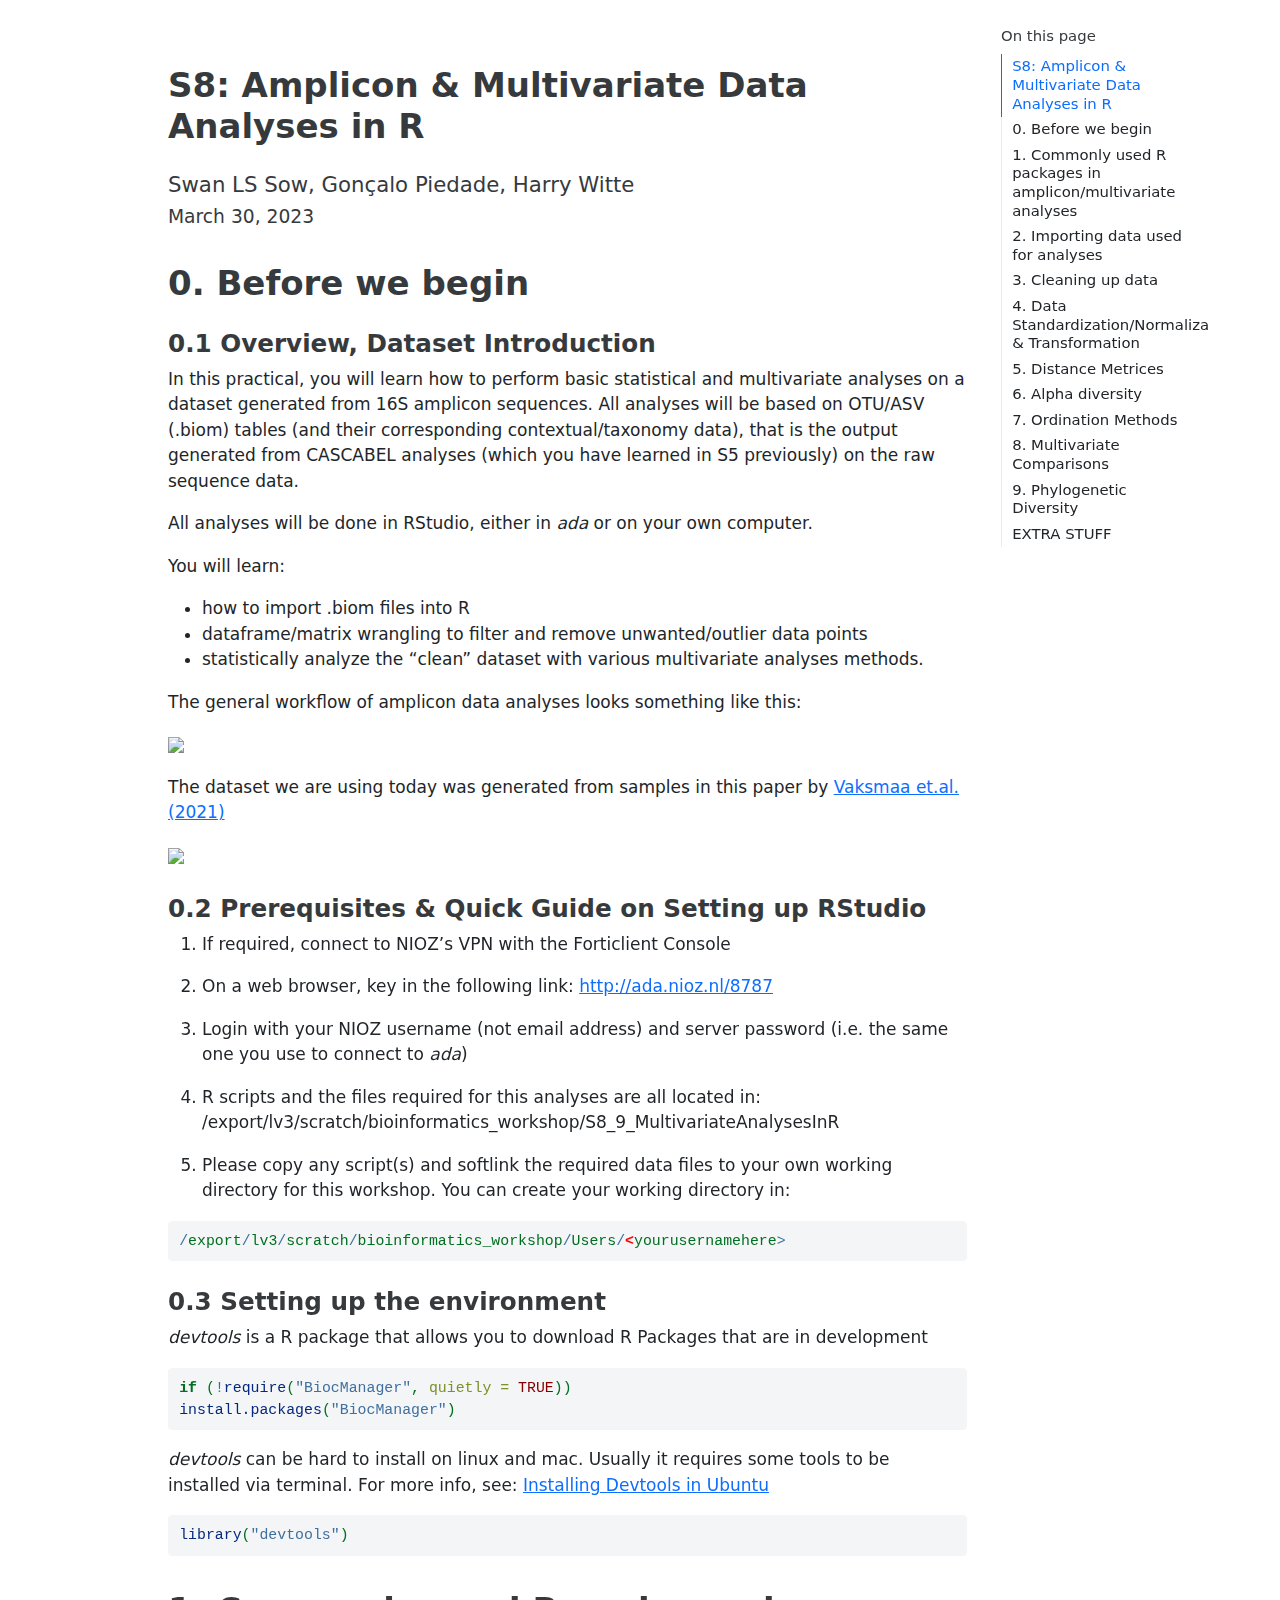
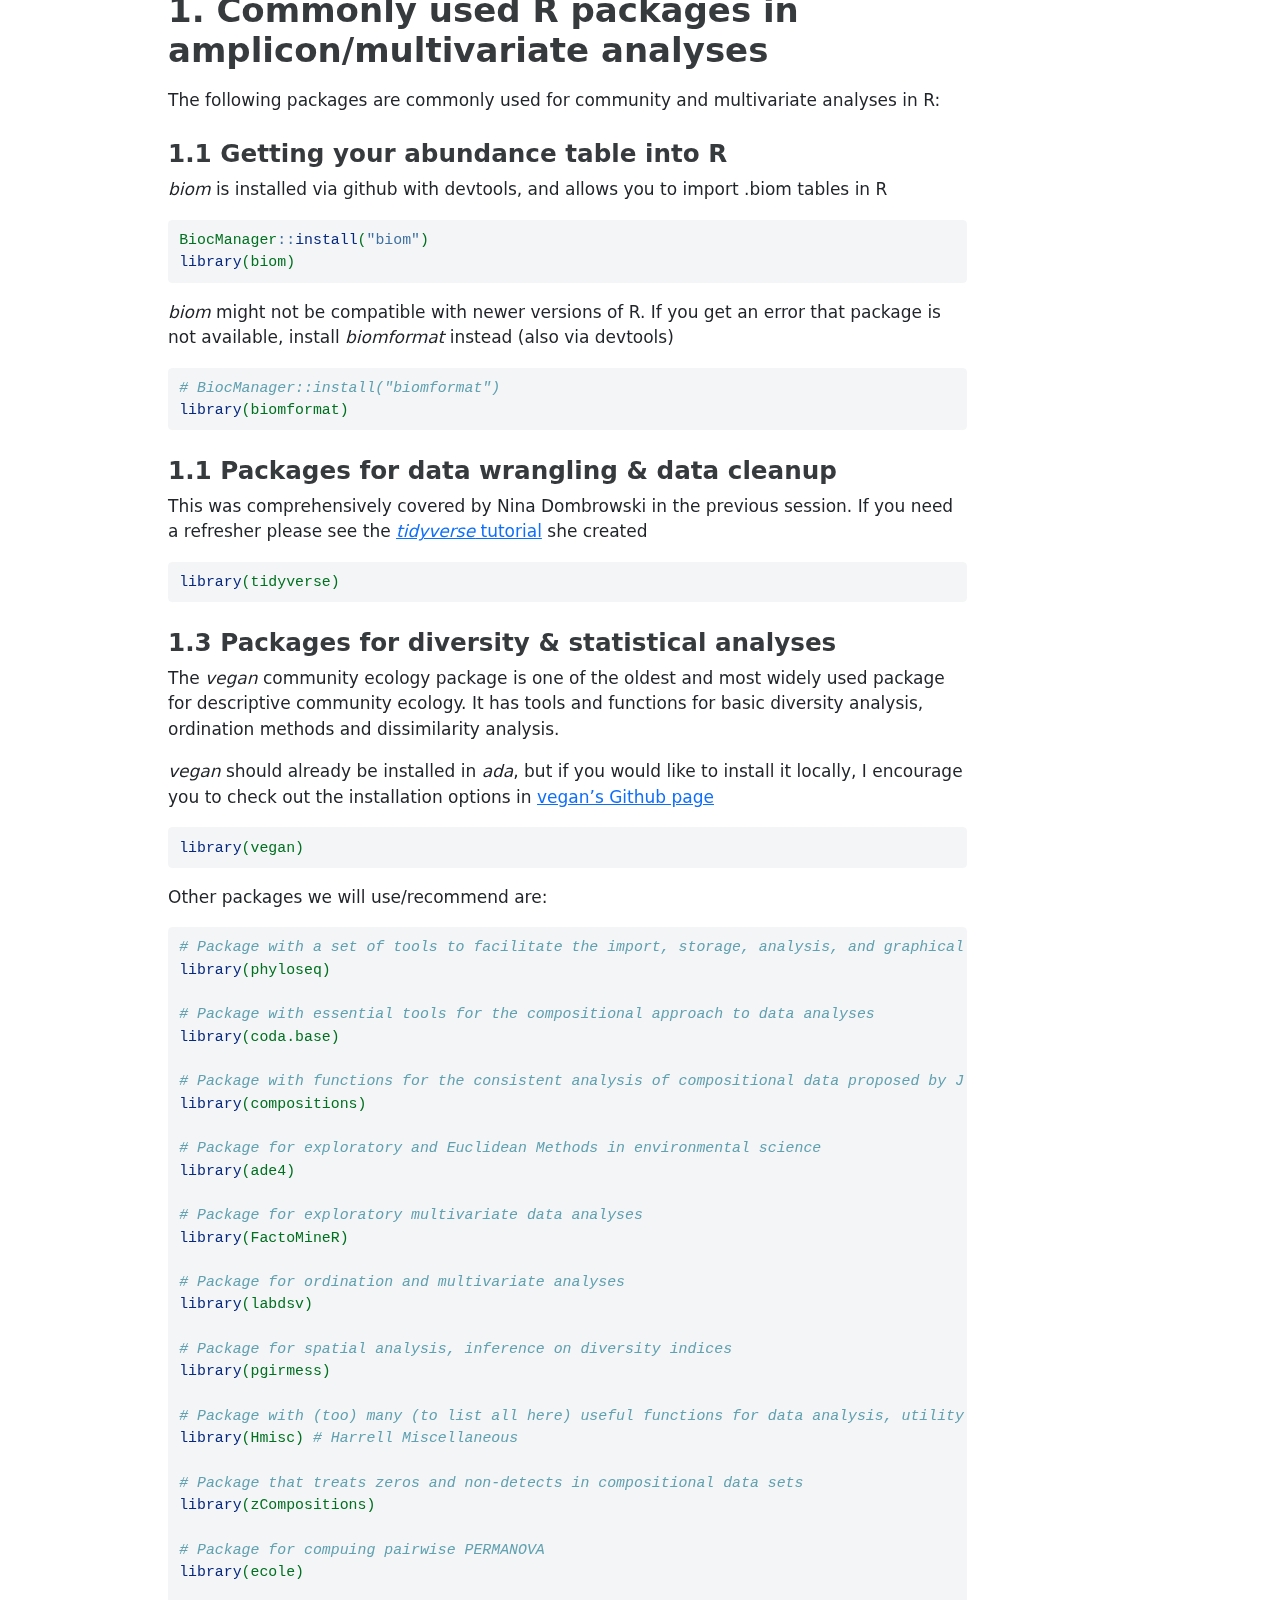
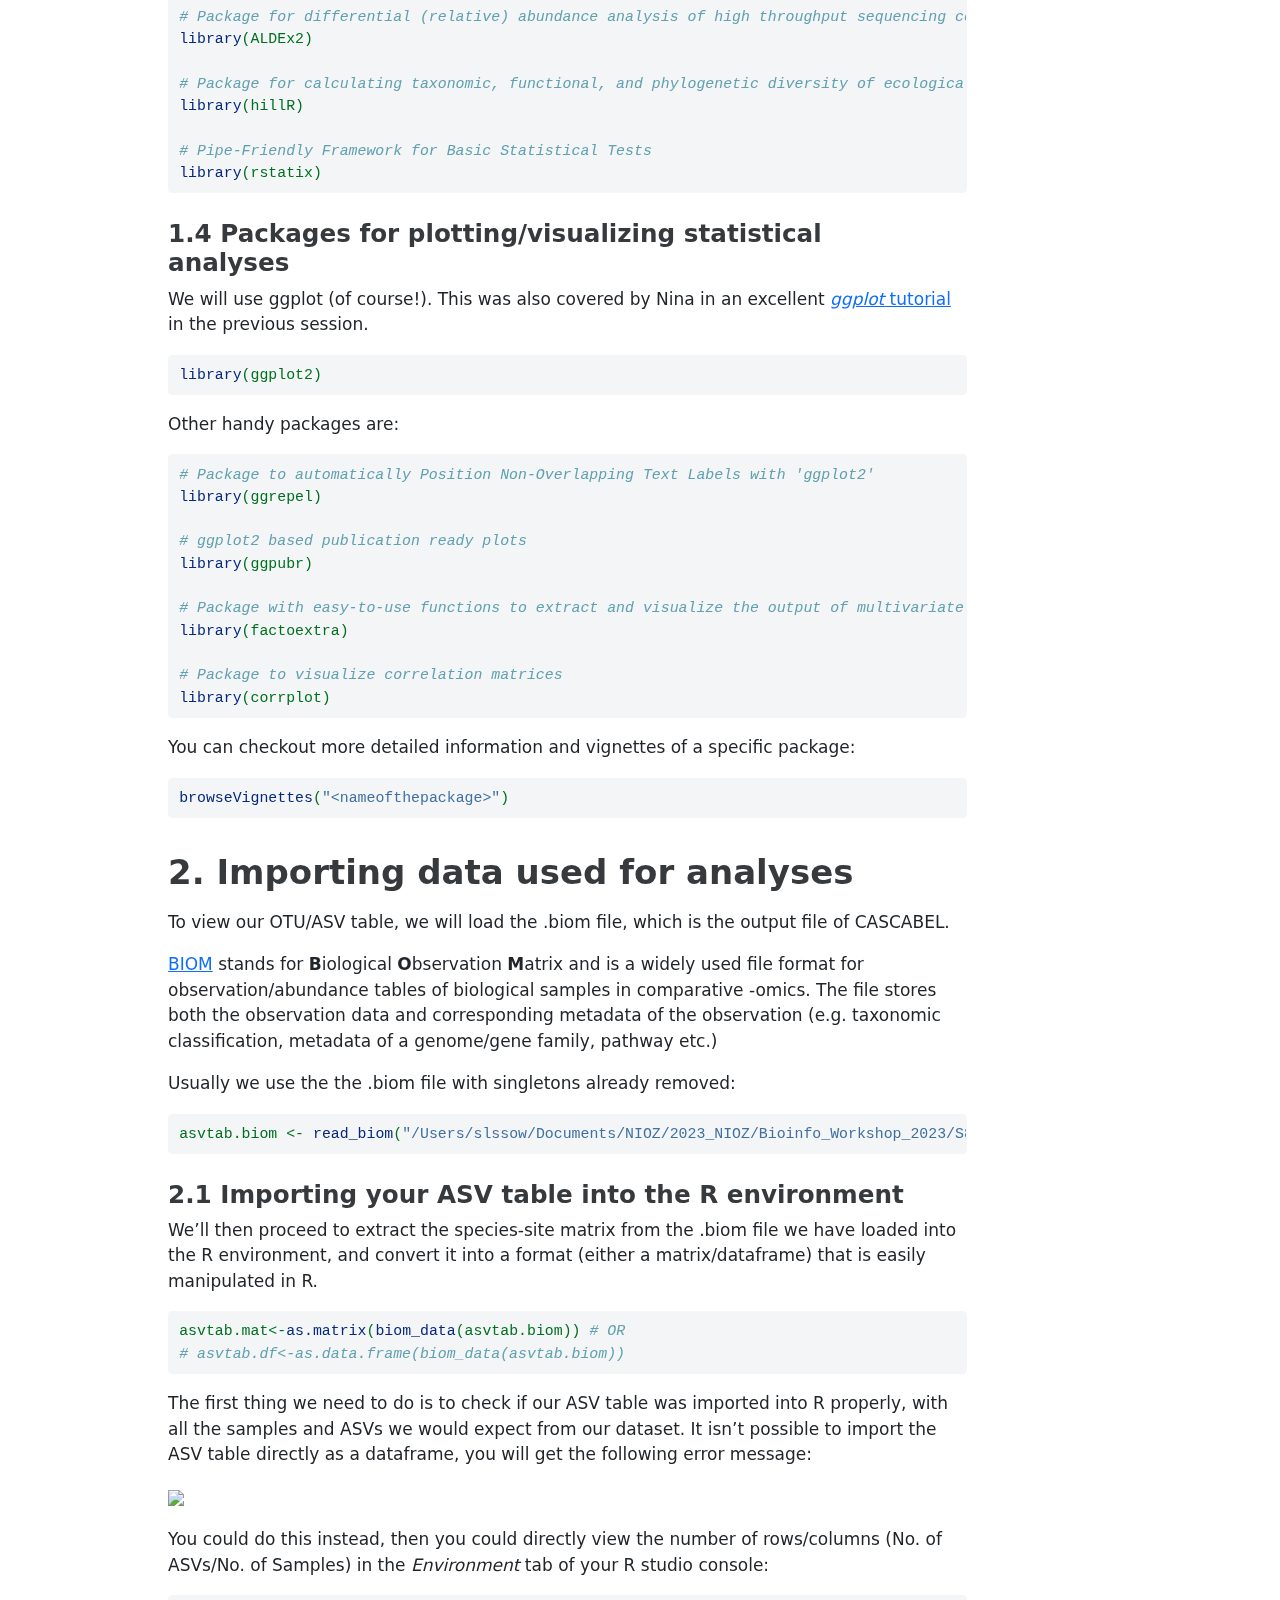
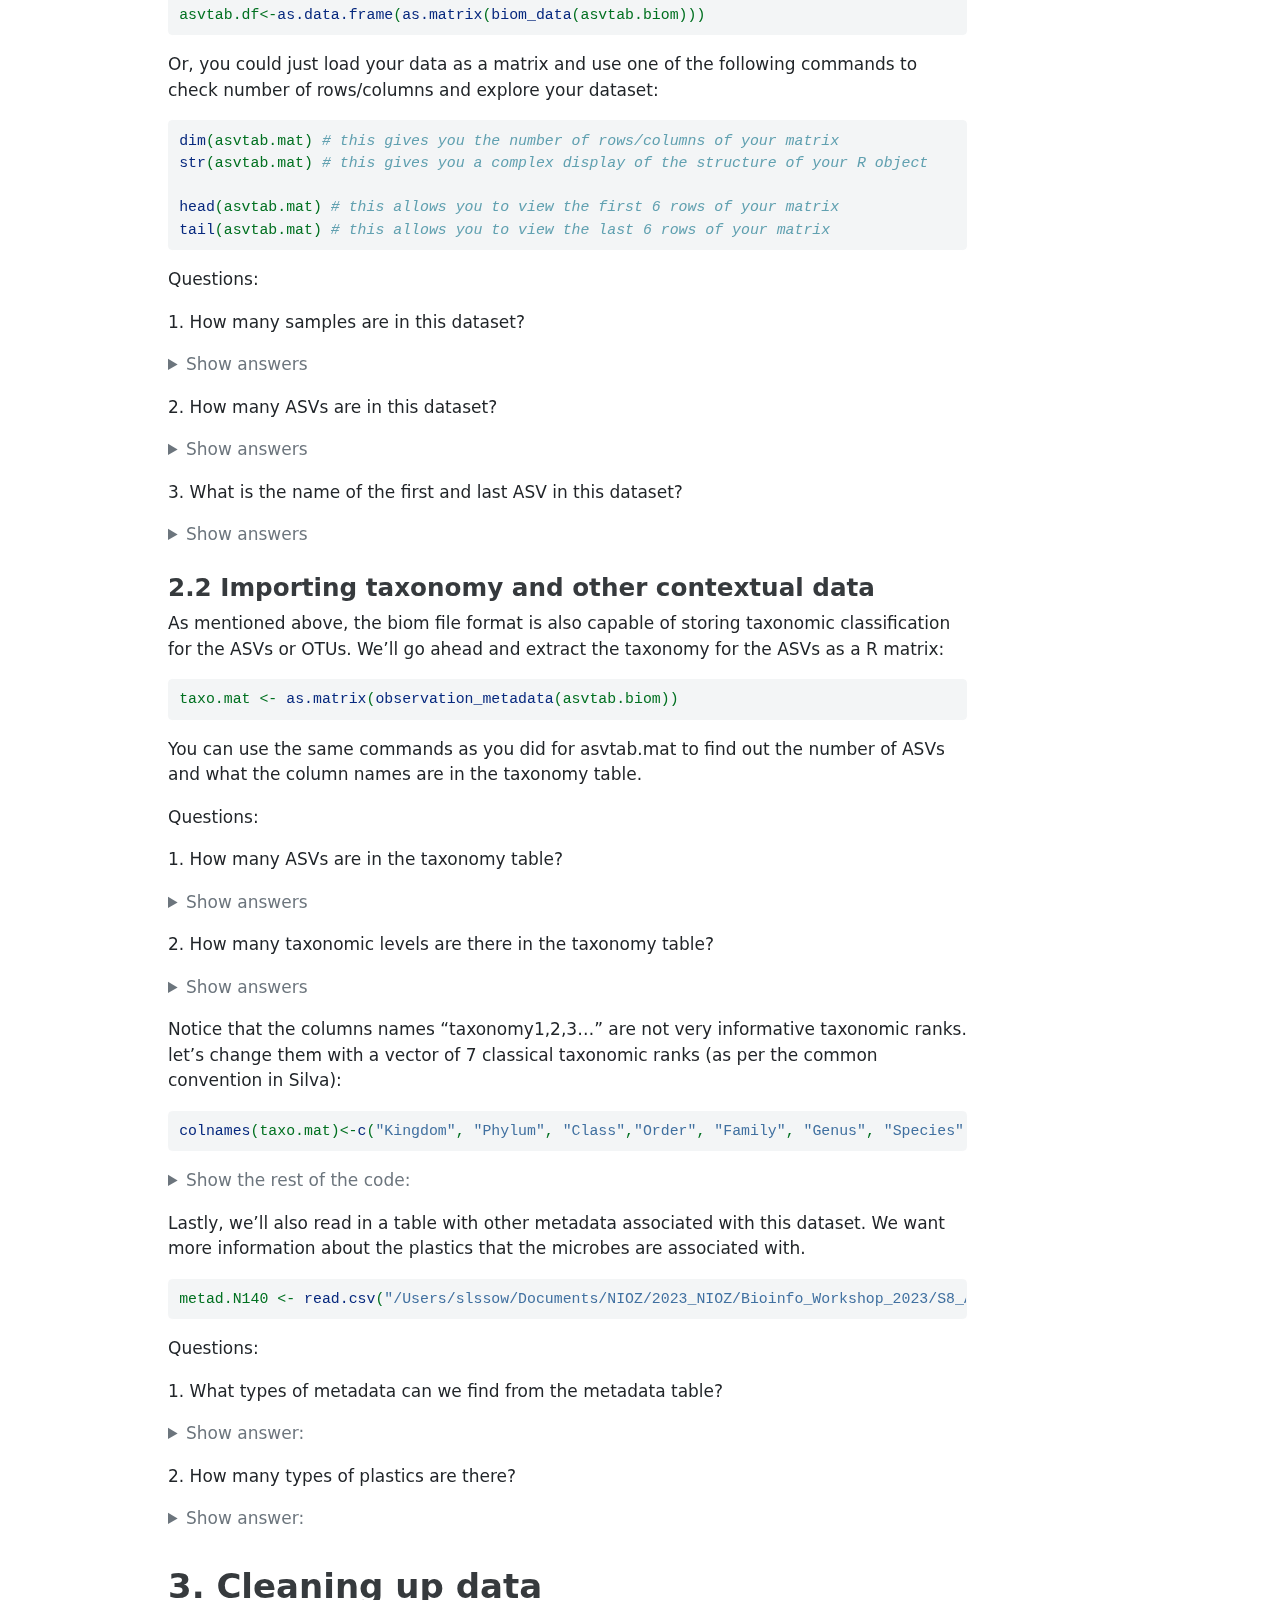
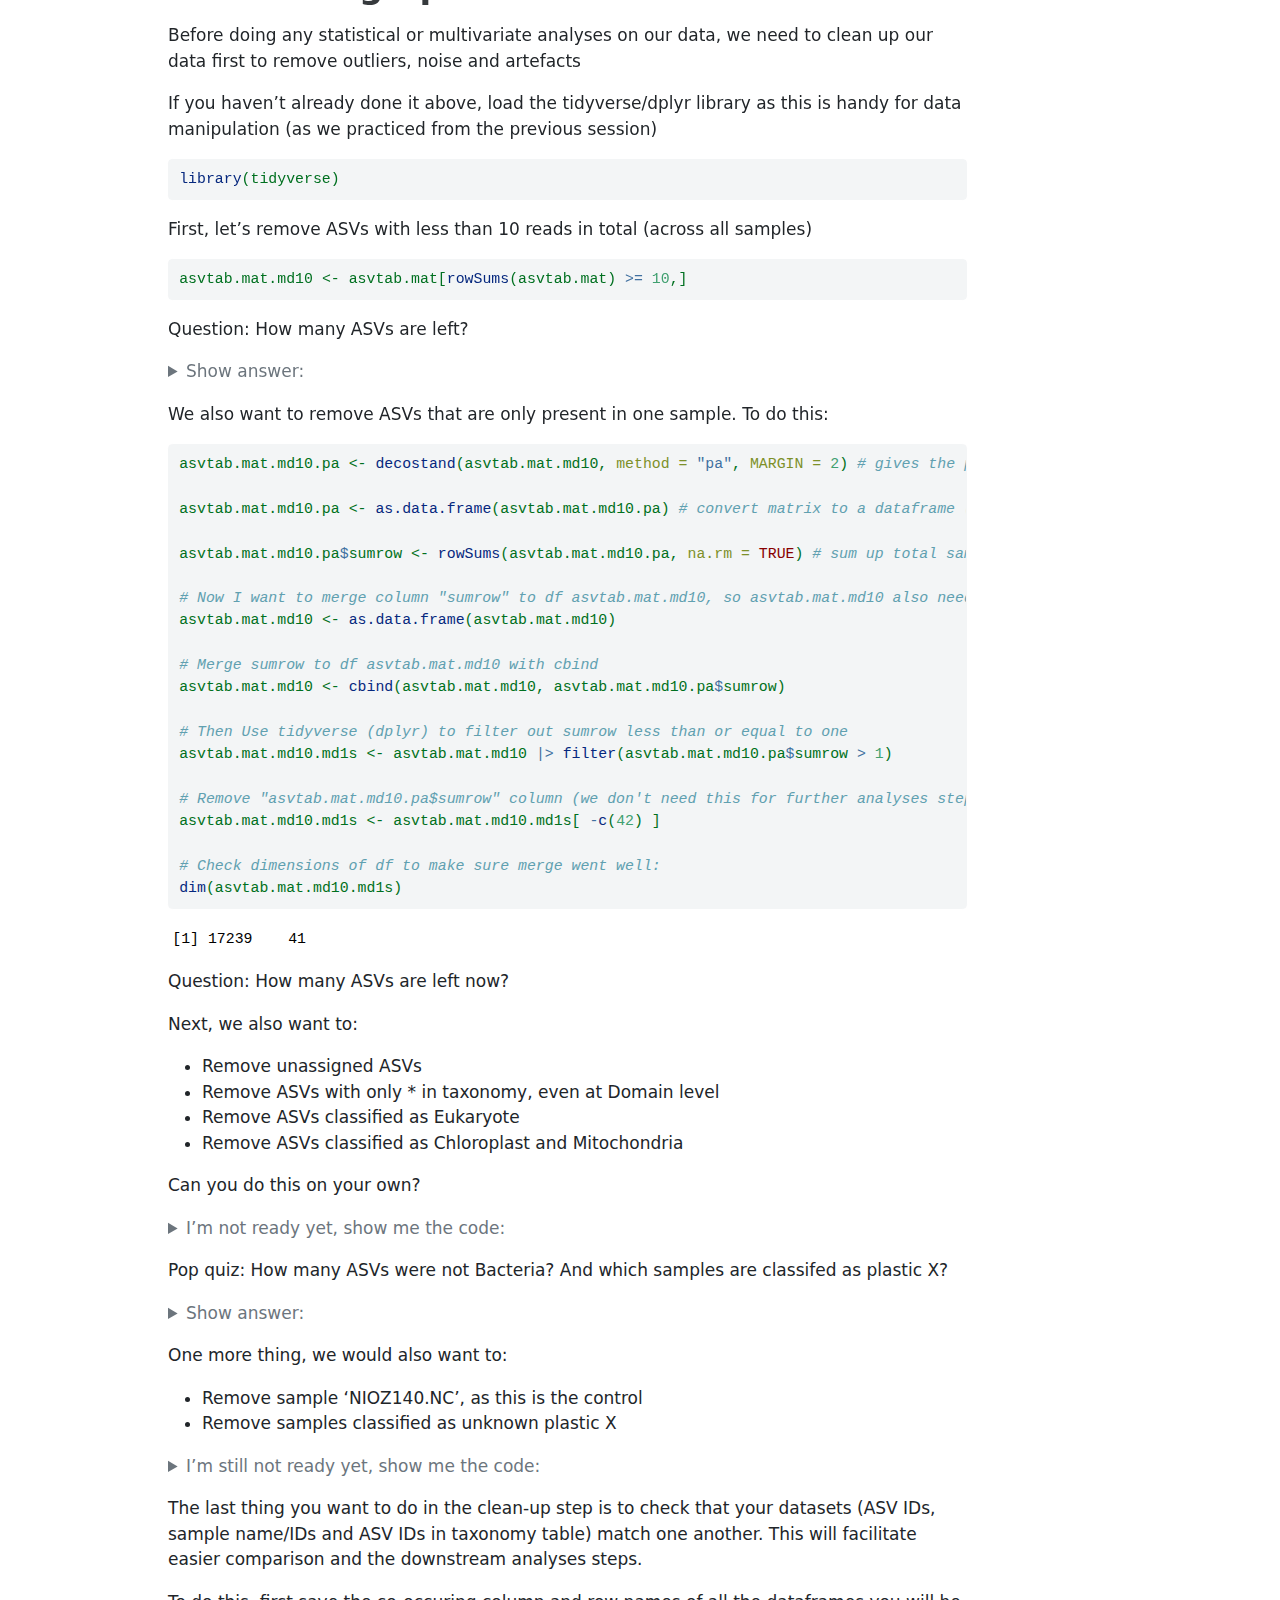
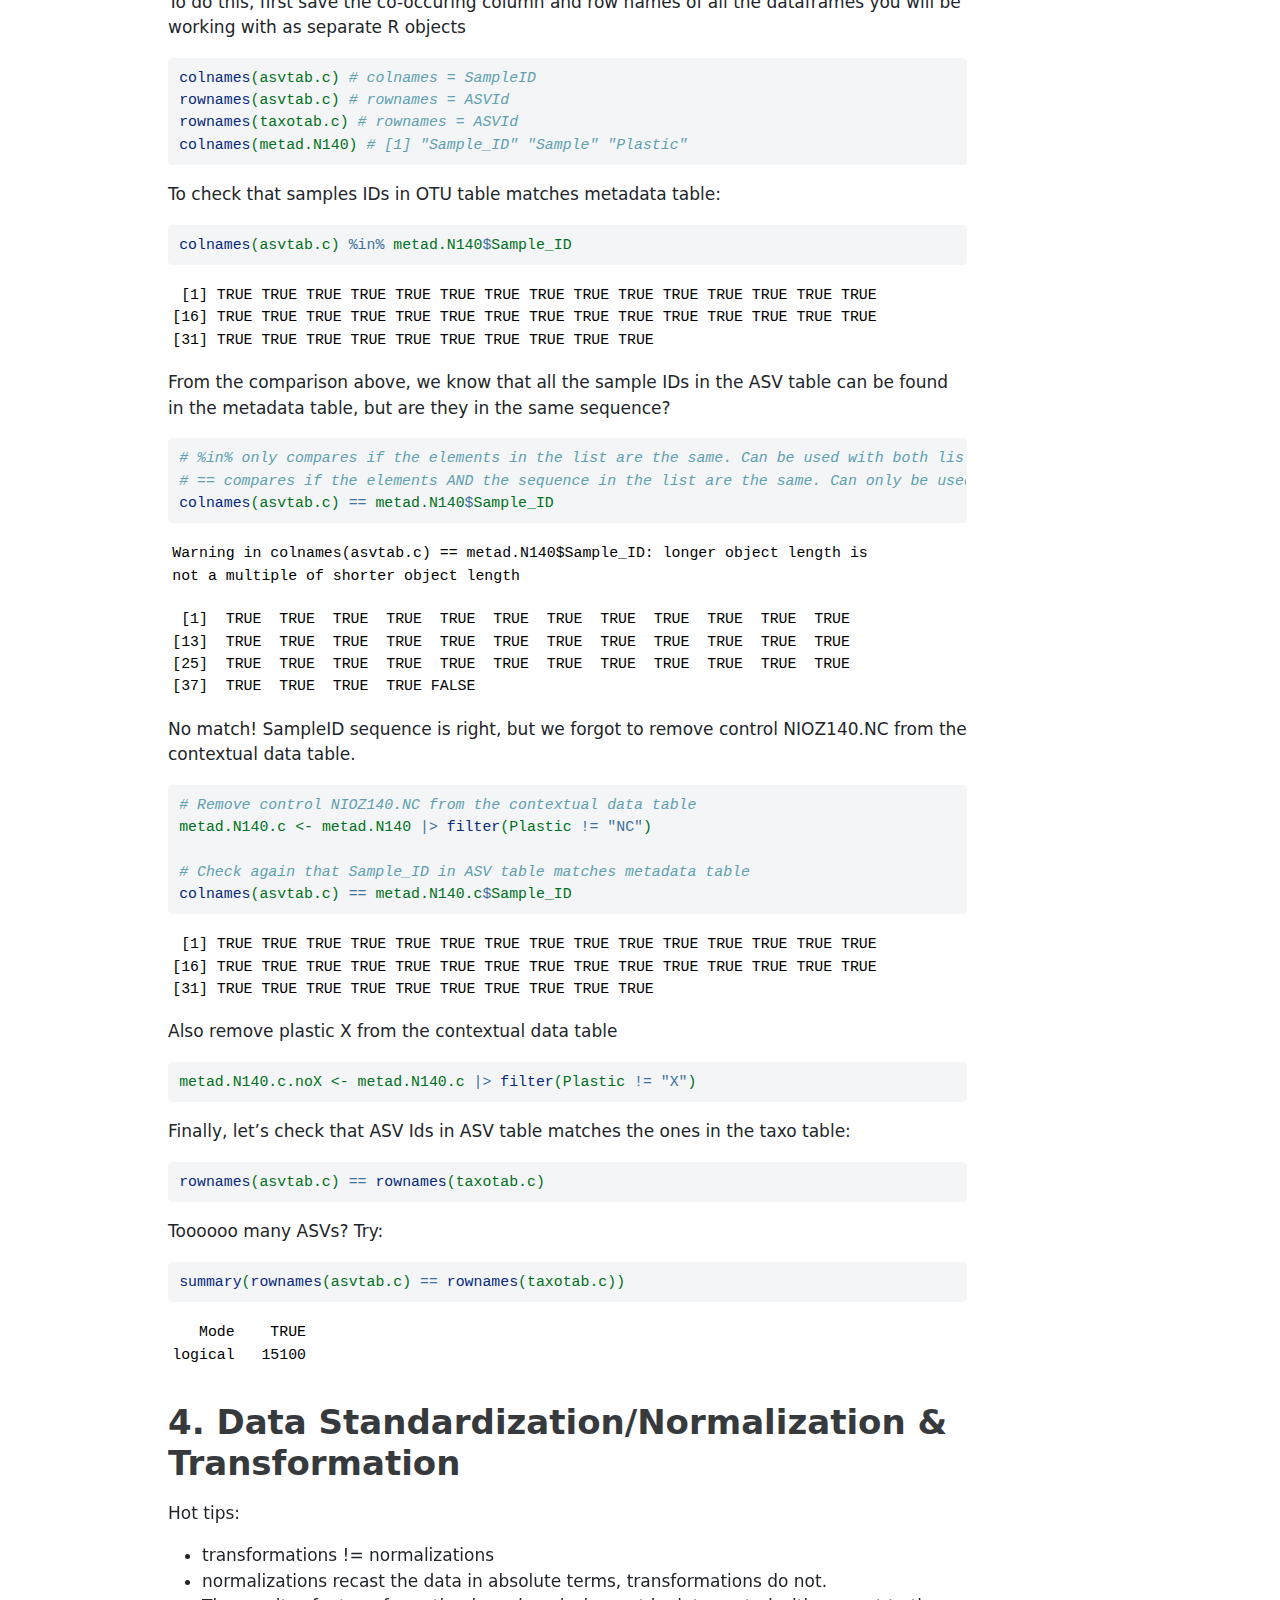
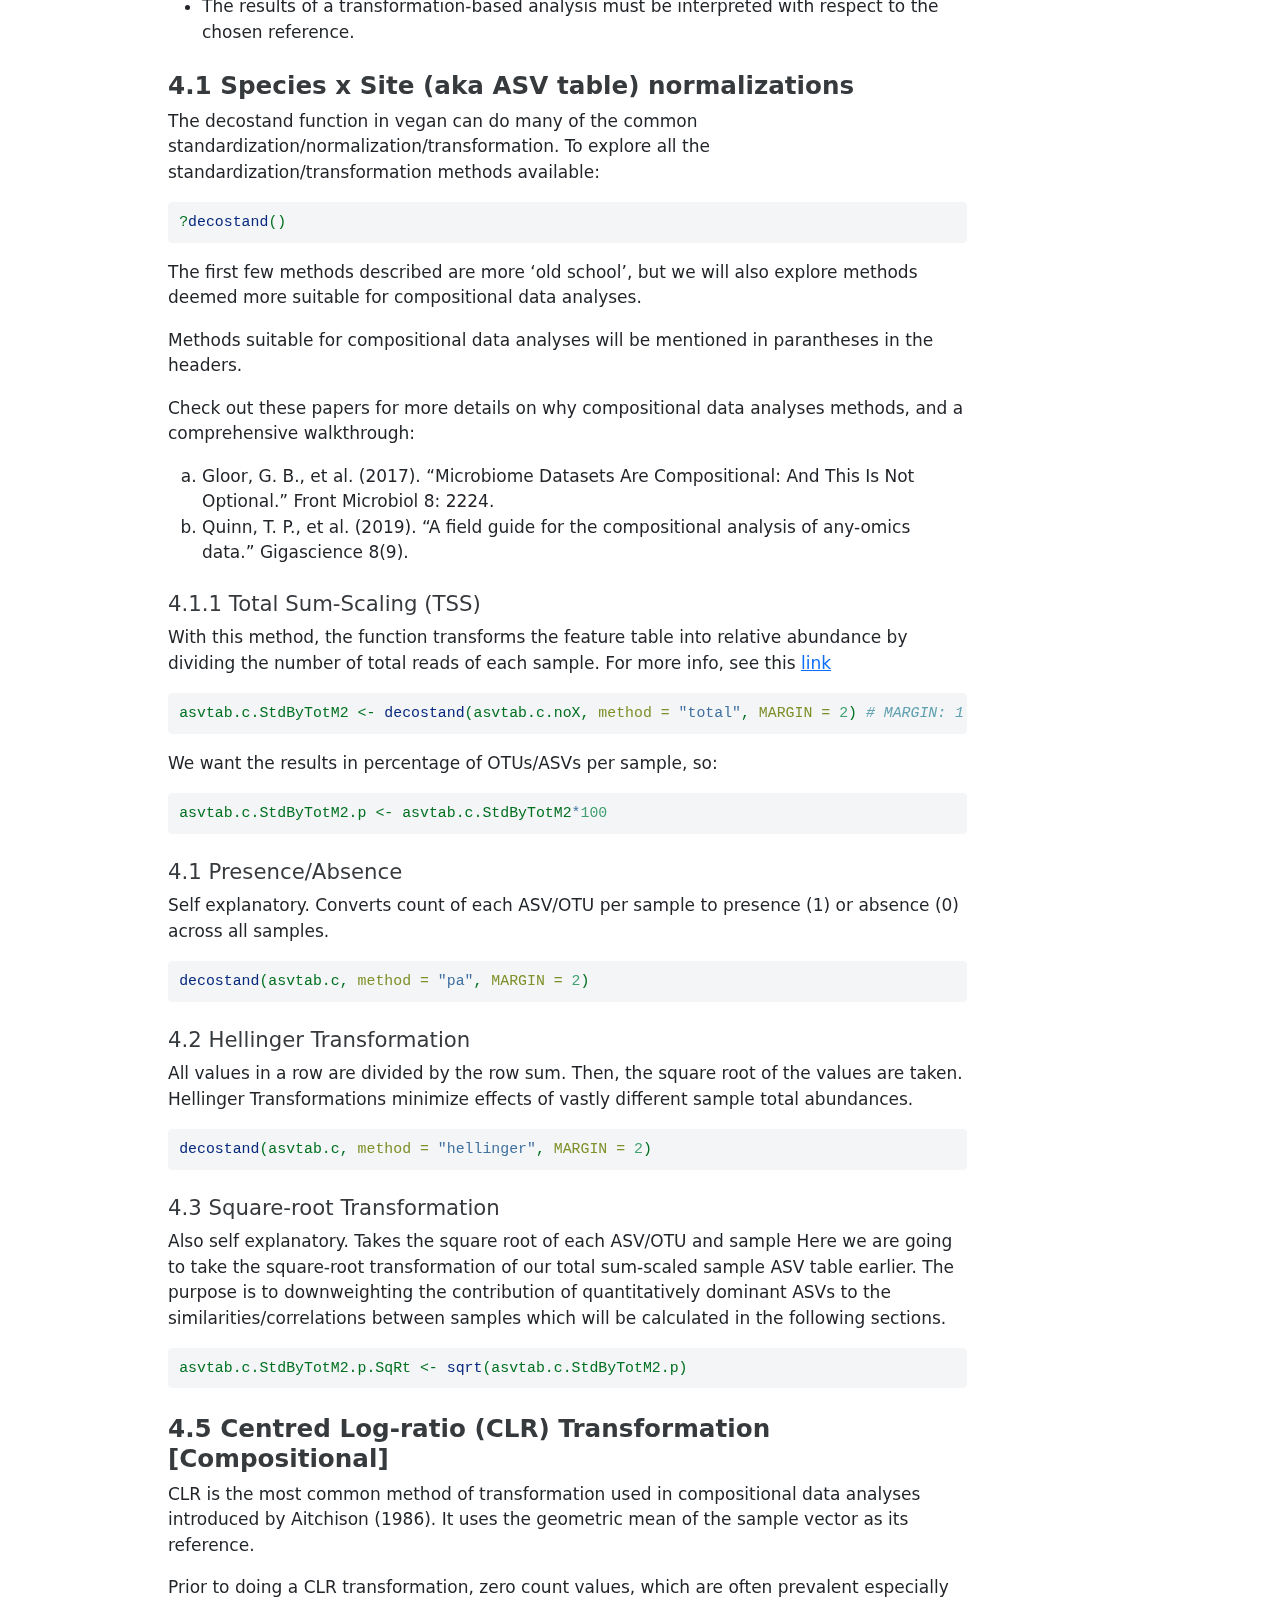
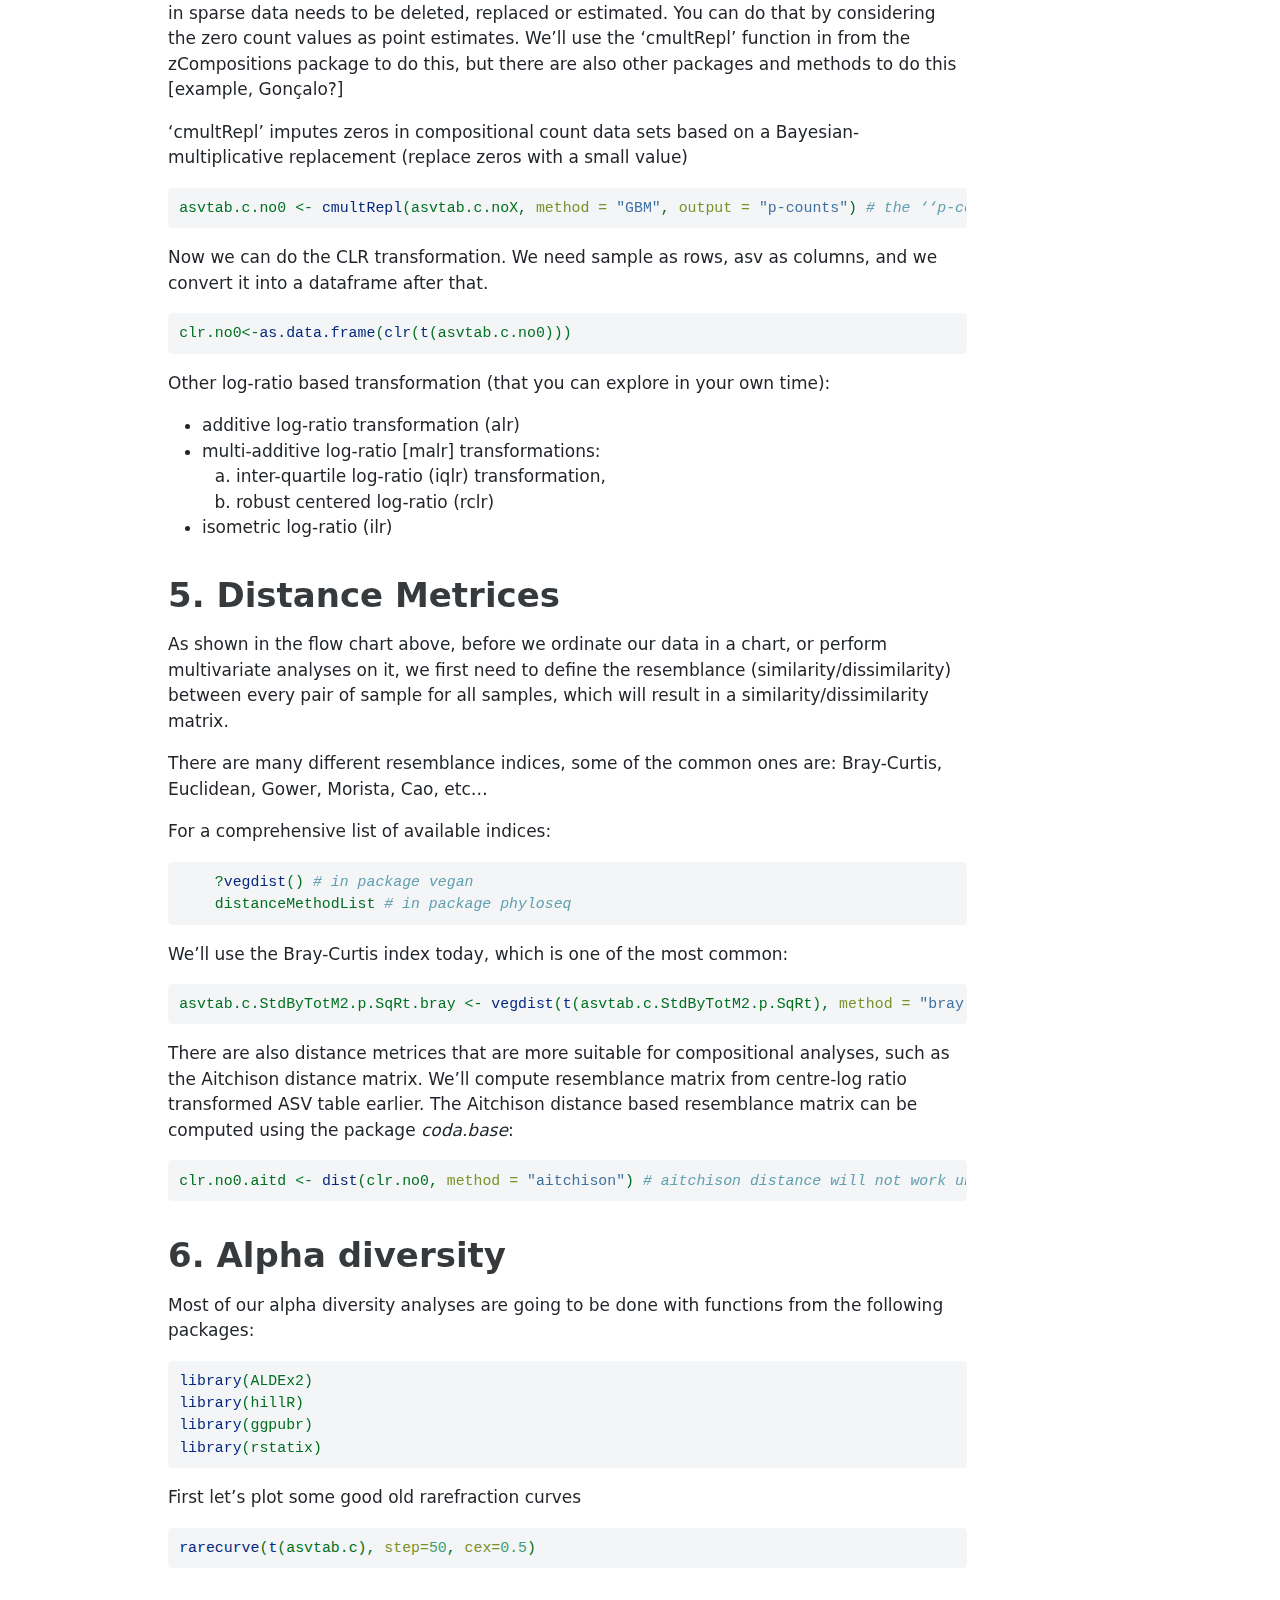
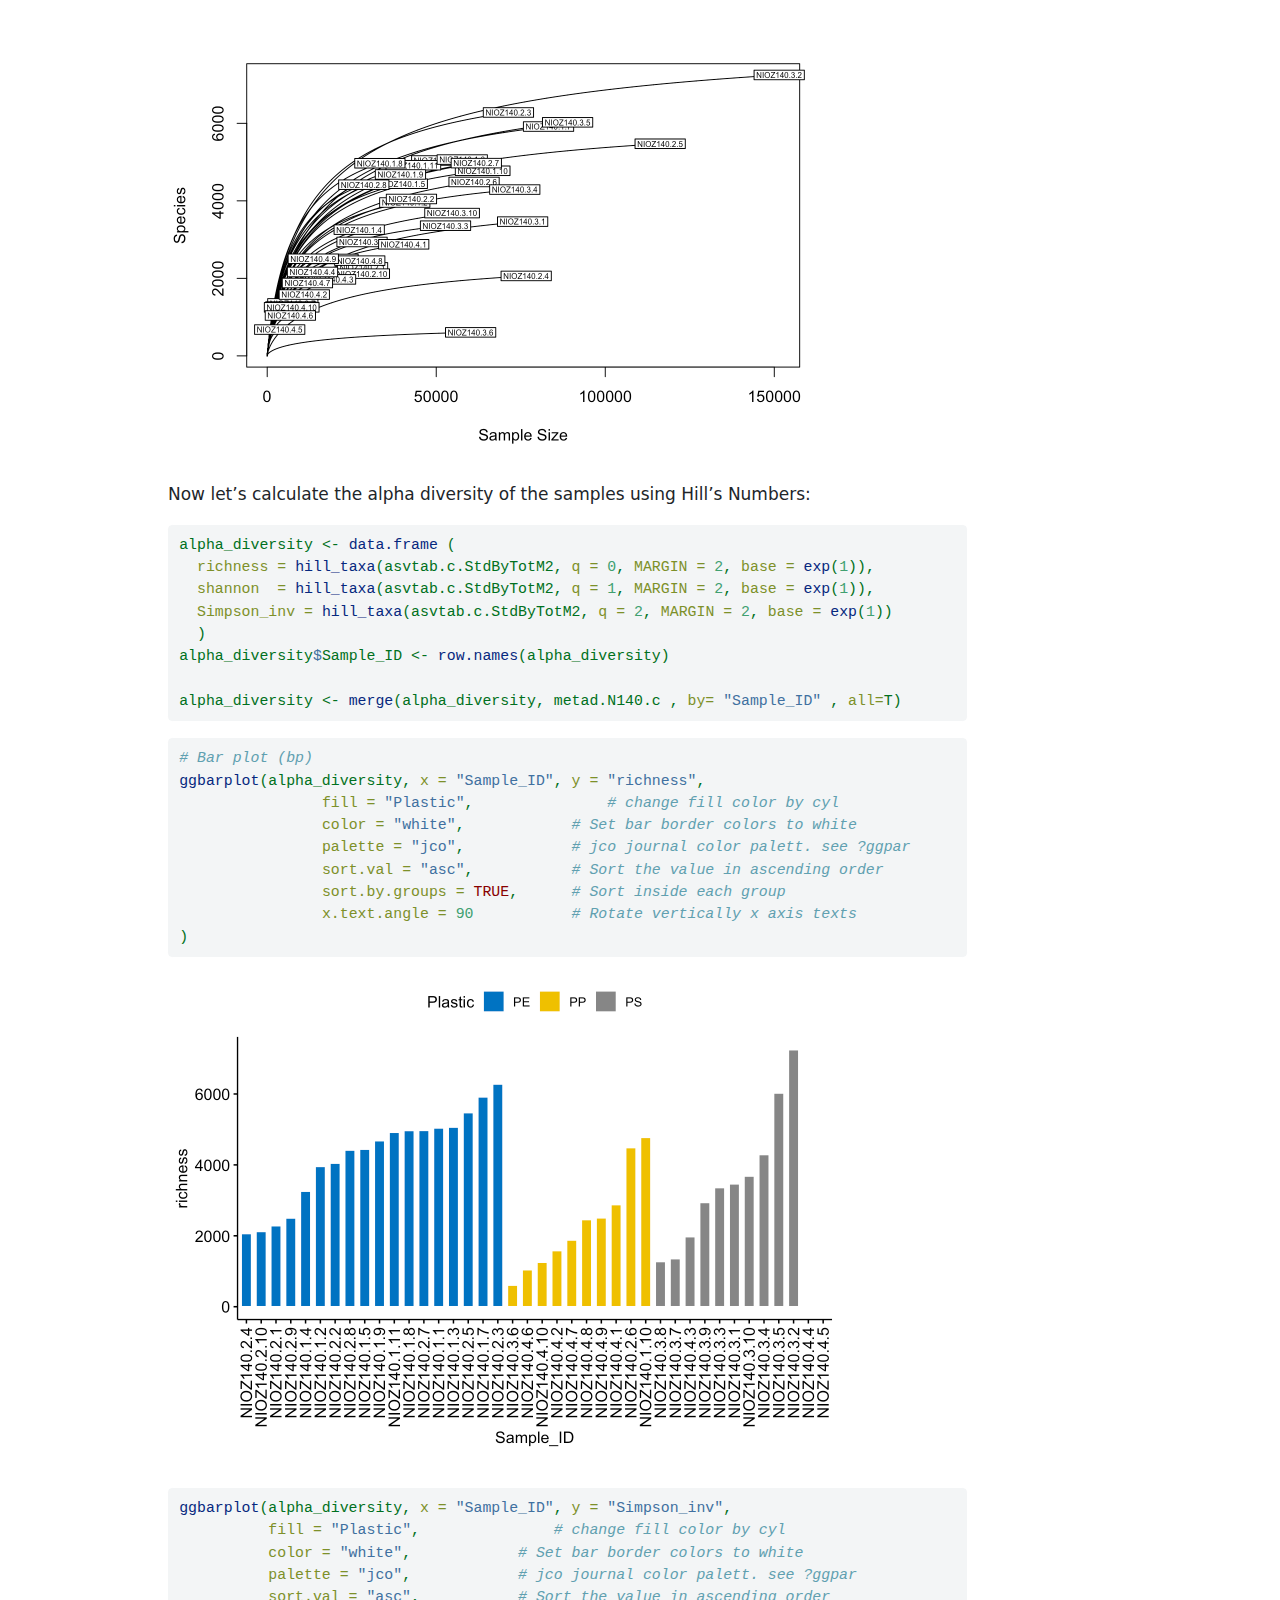
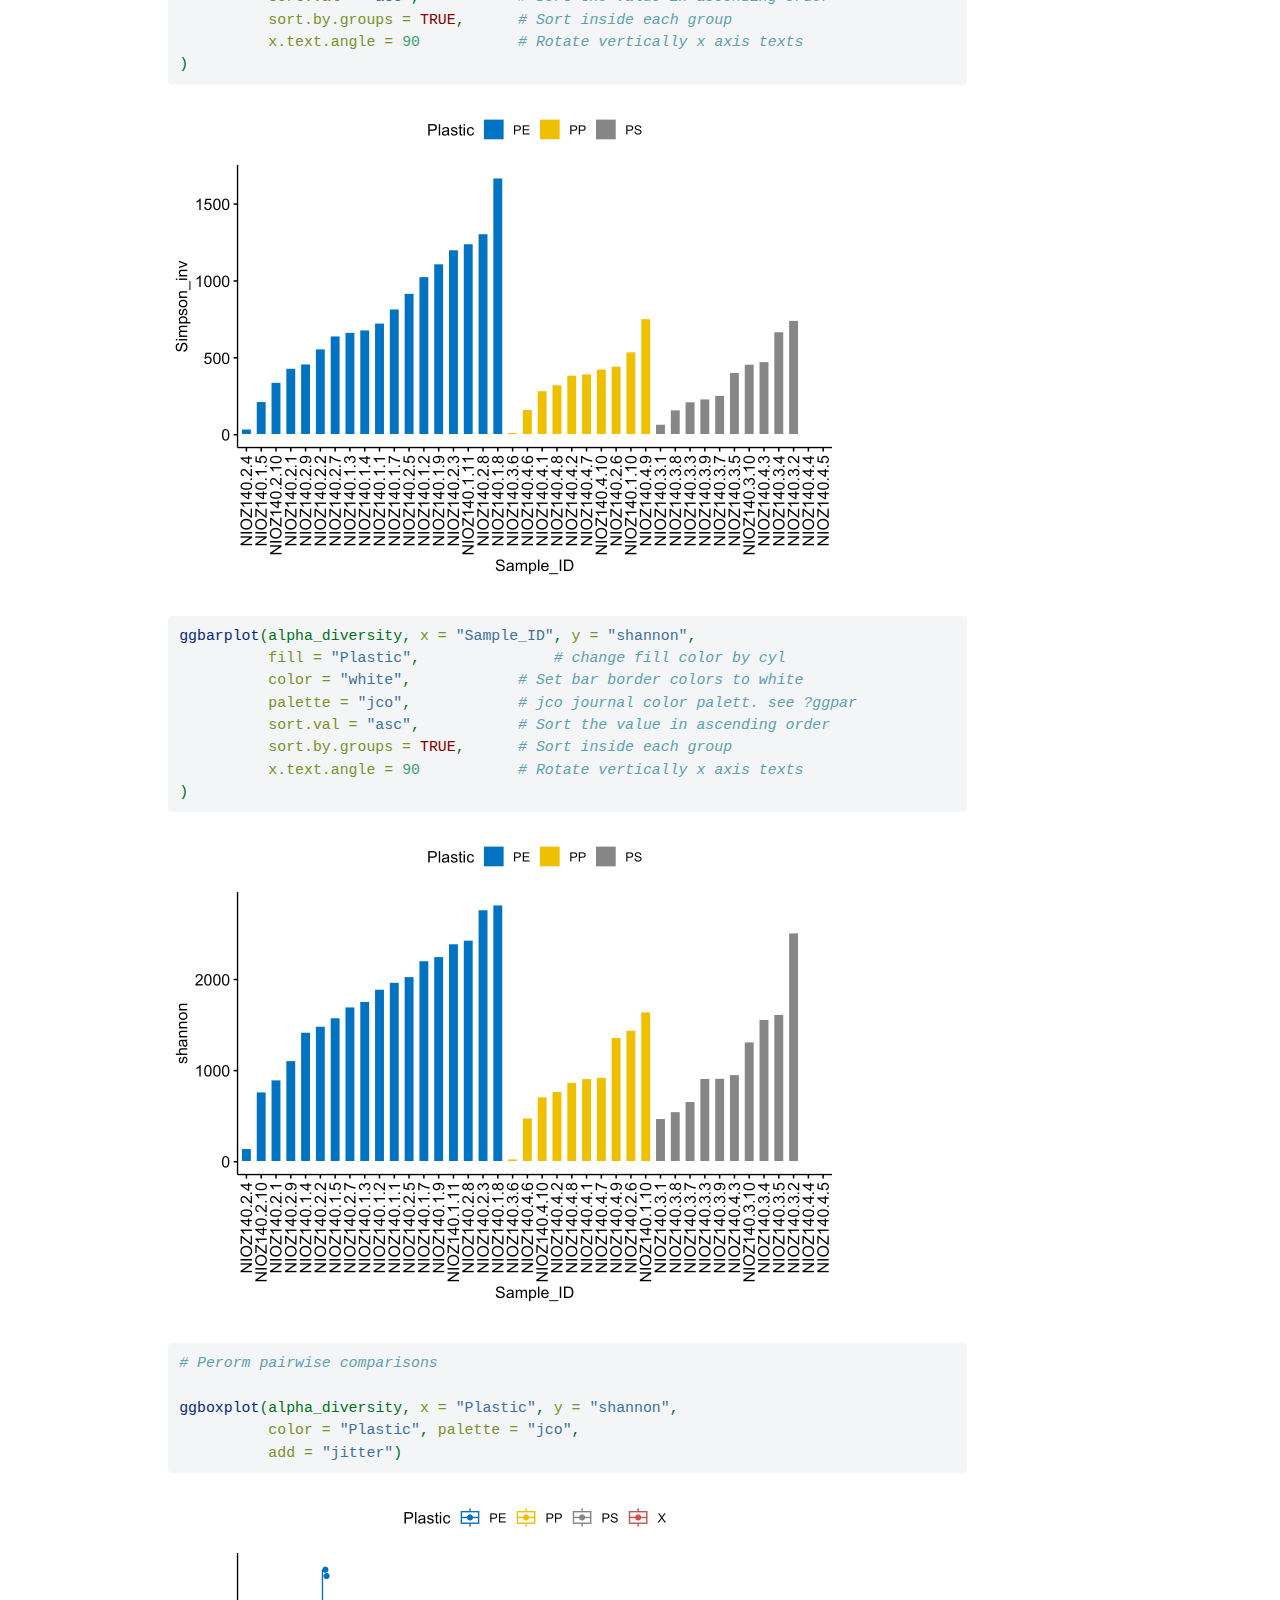
==== docs/index.html @ 7e4778f7 "Push1" ====
<!DOCTYPE html>
<html xmlns="http://www.w3.org/1999/xhtml" lang="en" xml:lang="en"><head>

<meta charset="utf-8">
<meta name="generator" content="quarto-1.3.294">

<meta name="viewport" content="width=device-width, initial-scale=1.0, user-scalable=yes">

<meta name="author" content="">

<title>Scripts -</title>
<style>
code{white-space: pre-wrap;}
span.smallcaps{font-variant: small-caps;}
div.columns{display: flex; gap: min(4vw, 1.5em);}
div.column{flex: auto; overflow-x: auto;}
div.hanging-indent{margin-left: 1.5em; text-indent: -1.5em;}
ul.task-list{list-style: none;}
ul.task-list li input[type="checkbox"] {
  width: 0.8em;
  margin: 0 0.8em 0.2em -1em; /* quarto-specific, see https://github.com/quarto-dev/quarto-cli/issues/4556 */ 
  vertical-align: middle;
}
/* CSS for syntax highlighting */
pre > code.sourceCode { white-space: pre; position: relative; }
pre > code.sourceCode > span { display: inline-block; line-height: 1.25; }
pre > code.sourceCode > span:empty { height: 1.2em; }
.sourceCode { overflow: visible; }
code.sourceCode > span { color: inherit; text-decoration: inherit; }
div.sourceCode { margin: 1em 0; }
pre.sourceCode { margin: 0; }
@media screen {
div.sourceCode { overflow: auto; }
}
@media print {
pre > code.sourceCode { white-space: pre-wrap; }
pre > code.sourceCode > span { text-indent: -5em; padding-left: 5em; }
}
pre.numberSource code
  { counter-reset: source-line 0; }
pre.numberSource code > span
  { position: relative; left: -4em; counter-increment: source-line; }
pre.numberSource code > span > a:first-child::before
  { content: counter(source-line);
    position: relative; left: -1em; text-align: right; vertical-align: baseline;
    border: none; display: inline-block;
    -webkit-touch-callout: none; -webkit-user-select: none;
    -khtml-user-select: none; -moz-user-select: none;
    -ms-user-select: none; user-select: none;
    padding: 0 4px; width: 4em;
  }
pre.numberSource { margin-left: 3em;  padding-left: 4px; }
div.sourceCode
  {   }
@media screen {
pre > code.sourceCode > span > a:first-child::before { text-decoration: underline; }
}
</style>


<script src="site_libs/quarto-nav/quarto-nav.js"></script>
<script src="site_libs/clipboard/clipboard.min.js"></script>
<script src="site_libs/quarto-search/autocomplete.umd.js"></script>
<script src="site_libs/quarto-search/fuse.min.js"></script>
<script src="site_libs/quarto-search/quarto-search.js"></script>
<meta name="quarto:offset" content="./">
<script src="site_libs/quarto-html/quarto.js"></script>
<script src="site_libs/quarto-html/popper.min.js"></script>
<script src="site_libs/quarto-html/tippy.umd.min.js"></script>
<script src="site_libs/quarto-html/anchor.min.js"></script>
<link href="site_libs/quarto-html/tippy.css" rel="stylesheet">
<link href="site_libs/quarto-html/quarto-syntax-highlighting.css" rel="stylesheet" id="quarto-text-highlighting-styles">
<script src="site_libs/bootstrap/bootstrap.min.js"></script>
<link href="site_libs/bootstrap/bootstrap-icons.css" rel="stylesheet">
<link href="site_libs/bootstrap/bootstrap.min.css" rel="stylesheet" id="quarto-bootstrap" data-mode="light">
<script id="quarto-search-options" type="application/json">{
  "location": "sidebar",
  "copy-button": false,
  "collapse-after": 3,
  "panel-placement": "start",
  "type": "textbox",
  "limit": 20,
  "language": {
    "search-no-results-text": "No results",
    "search-matching-documents-text": "matching documents",
    "search-copy-link-title": "Copy link to search",
    "search-hide-matches-text": "Hide additional matches",
    "search-more-match-text": "more match in this document",
    "search-more-matches-text": "more matches in this document",
    "search-clear-button-title": "Clear",
    "search-detached-cancel-button-title": "Cancel",
    "search-submit-button-title": "Submit"
  }
}</script>


</head>

<body>

<div id="quarto-search-results"></div>
<!-- content -->
<div id="quarto-content" class="quarto-container page-columns page-rows-contents page-layout-article">
<!-- sidebar -->
<!-- margin-sidebar -->
    <div id="quarto-margin-sidebar" class="sidebar margin-sidebar">
        <nav id="TOC" role="doc-toc" class="toc-active">
    <h2 id="toc-title">On this page</h2>
   
  <ul>
  <li><a href="#s8-amplicon-multivariate-data-analyses-in-r" id="toc-s8-amplicon-multivariate-data-analyses-in-r" class="nav-link active" data-scroll-target="#s8-amplicon-multivariate-data-analyses-in-r">S8: Amplicon &amp; Multivariate Data Analyses in R</a></li>
  <li><a href="#before-we-begin" id="toc-before-we-begin" class="nav-link" data-scroll-target="#before-we-begin">0. Before we begin</a>
  <ul class="collapse">
  <li><a href="#overview-dataset-introduction" id="toc-overview-dataset-introduction" class="nav-link" data-scroll-target="#overview-dataset-introduction">0.1 Overview, Dataset Introduction</a></li>
  <li><a href="#prerequisites-quick-guide-on-setting-up-rstudio" id="toc-prerequisites-quick-guide-on-setting-up-rstudio" class="nav-link" data-scroll-target="#prerequisites-quick-guide-on-setting-up-rstudio">0.2 Prerequisites &amp; Quick Guide on Setting up RStudio</a></li>
  <li><a href="#setting-up-the-environment" id="toc-setting-up-the-environment" class="nav-link" data-scroll-target="#setting-up-the-environment">0.3 Setting up the environment</a></li>
  </ul></li>
  <li><a href="#commonly-used-r-packages-in-ampliconmultivariate-analyses" id="toc-commonly-used-r-packages-in-ampliconmultivariate-analyses" class="nav-link" data-scroll-target="#commonly-used-r-packages-in-ampliconmultivariate-analyses">1. Commonly used R packages in amplicon/multivariate analyses</a>
  <ul class="collapse">
  <li><a href="#getting-your-abundance-table-into-r" id="toc-getting-your-abundance-table-into-r" class="nav-link" data-scroll-target="#getting-your-abundance-table-into-r">1.1 Getting your abundance table into R</a></li>
  <li><a href="#packages-for-data-wrangling-data-cleanup" id="toc-packages-for-data-wrangling-data-cleanup" class="nav-link" data-scroll-target="#packages-for-data-wrangling-data-cleanup">1.1 Packages for data wrangling &amp; data cleanup</a></li>
  <li><a href="#packages-for-diversity-statistical-analyses" id="toc-packages-for-diversity-statistical-analyses" class="nav-link" data-scroll-target="#packages-for-diversity-statistical-analyses">1.3 Packages for diversity &amp; statistical analyses</a></li>
  <li><a href="#packages-for-plottingvisualizing-statistical-analyses" id="toc-packages-for-plottingvisualizing-statistical-analyses" class="nav-link" data-scroll-target="#packages-for-plottingvisualizing-statistical-analyses">1.4 Packages for plotting/visualizing statistical analyses</a></li>
  </ul></li>
  <li><a href="#importing-data-used-for-analyses" id="toc-importing-data-used-for-analyses" class="nav-link" data-scroll-target="#importing-data-used-for-analyses">2. Importing data used for analyses</a>
  <ul class="collapse">
  <li><a href="#importing-your-asv-table-into-the-r-environment" id="toc-importing-your-asv-table-into-the-r-environment" class="nav-link" data-scroll-target="#importing-your-asv-table-into-the-r-environment">2.1 Importing your ASV table into the R environment</a></li>
  <li><a href="#importing-taxonomy-and-other-contextual-data" id="toc-importing-taxonomy-and-other-contextual-data" class="nav-link" data-scroll-target="#importing-taxonomy-and-other-contextual-data">2.2 Importing taxonomy and other contextual data</a></li>
  </ul></li>
  <li><a href="#cleaning-up-data" id="toc-cleaning-up-data" class="nav-link" data-scroll-target="#cleaning-up-data">3. Cleaning up data</a></li>
  <li><a href="#data-standardizationnormalization-transformation" id="toc-data-standardizationnormalization-transformation" class="nav-link" data-scroll-target="#data-standardizationnormalization-transformation">4. Data Standardization/Normalization &amp; Transformation</a>
  <ul class="collapse">
  <li><a href="#species-x-site-aka-asv-table-normalizations" id="toc-species-x-site-aka-asv-table-normalizations" class="nav-link" data-scroll-target="#species-x-site-aka-asv-table-normalizations">4.1 Species x Site (aka ASV table) normalizations</a></li>
  <li><a href="#centred-log-ratio-clr-transformation-compositional" id="toc-centred-log-ratio-clr-transformation-compositional" class="nav-link" data-scroll-target="#centred-log-ratio-clr-transformation-compositional">4.5 Centred Log-ratio (CLR) Transformation [Compositional]</a></li>
  </ul></li>
  <li><a href="#distance-metrices" id="toc-distance-metrices" class="nav-link" data-scroll-target="#distance-metrices">5. Distance Metrices</a></li>
  <li><a href="#alpha-diversity" id="toc-alpha-diversity" class="nav-link" data-scroll-target="#alpha-diversity">6. Alpha diversity</a></li>
  <li><a href="#ordination-methods" id="toc-ordination-methods" class="nav-link" data-scroll-target="#ordination-methods">7. Ordination Methods</a>
  <ul class="collapse">
  <li><a href="#nmds" id="toc-nmds" class="nav-link" data-scroll-target="#nmds">7.1 nMDS</a></li>
  <li><a href="#pca-compositional" id="toc-pca-compositional" class="nav-link" data-scroll-target="#pca-compositional">7.2 PCA [Compositional]</a></li>
  <li><a href="#pcoa" id="toc-pcoa" class="nav-link" data-scroll-target="#pcoa">7.3 PCoA</a></li>
  </ul></li>
  <li><a href="#multivariate-comparisons" id="toc-multivariate-comparisons" class="nav-link" data-scroll-target="#multivariate-comparisons">8. Multivariate Comparisons</a>
  <ul class="collapse">
  <li><a href="#analysis-of-variance-anova---parametric" id="toc-analysis-of-variance-anova---parametric" class="nav-link" data-scroll-target="#analysis-of-variance-anova---parametric">8.1 Analysis of Variance (ANOVA - Parametric)</a></li>
  <li><a href="#permutational-multivariate-analysis-of-variance-using-distance-matrices-permanova" id="toc-permutational-multivariate-analysis-of-variance-using-distance-matrices-permanova" class="nav-link" data-scroll-target="#permutational-multivariate-analysis-of-variance-using-distance-matrices-permanova">8.2 Permutational Multivariate Analysis of Variance Using Distance Matrices (PERMANOVA)</a></li>
  <li><a href="#test-of-homogeneity-of-dispersions-permdisp" id="toc-test-of-homogeneity-of-dispersions-permdisp" class="nav-link" data-scroll-target="#test-of-homogeneity-of-dispersions-permdisp">8.3 Test of homogeneity of dispersions (PERMDISP)</a></li>
  </ul></li>
  <li><a href="#phylogenetic-diversity" id="toc-phylogenetic-diversity" class="nav-link" data-scroll-target="#phylogenetic-diversity">9. Phylogenetic Diversity</a></li>
  <li><a href="#extra-stuff" id="toc-extra-stuff" class="nav-link" data-scroll-target="#extra-stuff">EXTRA STUFF</a>
  <ul class="collapse">
  <li><a href="#analysis-of-similarity-anosim---non-parametric" id="toc-analysis-of-similarity-anosim---non-parametric" class="nav-link" data-scroll-target="#analysis-of-similarity-anosim---non-parametric">7.6 Analysis of Similarity (ANOSIM - Non Parametric)</a></li>
  <li><a href="#simper" id="toc-simper" class="nav-link" data-scroll-target="#simper">SIMPER</a></li>
  </ul></li>
  </ul>
</nav>
    </div>
<!-- main -->
<main class="content" id="quarto-document-content">



<section id="s8-amplicon-multivariate-data-analyses-in-r" class="level1">
<h1>S8: Amplicon &amp; Multivariate Data Analyses in R</h1>
<section id="swan-ls-sow-gonçalo-piedade-harry-witte" class="level4">
<h4 class="anchored" data-anchor-id="swan-ls-sow-gonçalo-piedade-harry-witte">Swan LS Sow, Gonçalo Piedade, Harry Witte</h4>
<section id="march-30-2023" class="level5">
<h5 class="anchored" data-anchor-id="march-30-2023">March 30, 2023</h5>
</section>
</section>
</section>
<section id="before-we-begin" class="level1">
<h1>0. Before we begin</h1>
<section id="overview-dataset-introduction" class="level3">
<h3 class="anchored" data-anchor-id="overview-dataset-introduction">0.1 Overview, Dataset Introduction</h3>
<p>In this practical, you will learn how to perform basic statistical and multivariate analyses on a dataset generated from 16S amplicon sequences. All analyses will be based on OTU/ASV (.biom) tables (and their corresponding contextual/taxonomy data), that is the output generated from CASCABEL analyses (which you have learned in S5 previously) on the raw sequence data.</p>
<p>All analyses will be done in RStudio, either in <em>ada</em> or on your own computer.</p>
<p>You will learn:</p>
<ul>
<li>how to import .biom files into R</li>
<li>dataframe/matrix wrangling to filter and remove unwanted/outlier data points</li>
<li>statistically analyze the “clean” dataset with various multivariate analyses methods.</li>
</ul>
<p>The general workflow of amplicon data analyses looks something like this:</p>
<p><img src="./Users/slssow/Documents/NIOZ/2023_NIOZ/Bioinfo_Workshop_2023/S8_AmpliconDataAnalysisRPt1/S8_AmpliconAnalysisRPt1/Images/Workflow.png" class="quarto-discovered-preview-image img-fluid" width="720"></p>
<p>The dataset we are using today was generated from samples in this paper by <a href="https://www.frontiersin.org/articles/10.3389/fmicb.2021.673553/full">Vaksmaa et.al. (2021)</a></p>
<p><img src="./Users/slssow/Documents/NIOZ/2023_NIOZ/Bioinfo_Workshop_2023/S8_AmpliconDataAnalysisRPt1/S8_AmpliconAnalysisRPt1/Images/Vaksmaa_PlasticsPaper.png" height="300"></p>
</section>
<section id="prerequisites-quick-guide-on-setting-up-rstudio" class="level3">
<h3 class="anchored" data-anchor-id="prerequisites-quick-guide-on-setting-up-rstudio">0.2 Prerequisites &amp; Quick Guide on Setting up RStudio</h3>
<ol type="1">
<li><p>If required, connect to NIOZ’s VPN with the Forticlient Console</p></li>
<li><p>On a web browser, key in the following link: <a href="http://ada.nioz.nl/8787" class="uri">http://ada.nioz.nl/8787</a></p></li>
<li><p>Login with your NIOZ username (not email address) and server password (i.e.&nbsp;the same one you use to connect to <em>ada</em>)</p></li>
<li><p>R scripts and the files required for this analyses are all located in: /export/lv3/scratch/bioinformatics_workshop/S8_9_MultivariateAnalysesInR</p></li>
<li><p>Please copy any script(s) and softlink the required data files to your own working directory for this workshop. You can create your working directory in:</p></li>
</ol>
<div class="cell">
<div class="sourceCode cell-code" id="cb1"><pre class="sourceCode r code-with-copy"><code class="sourceCode r"><span id="cb1-1"><a href="#cb1-1" aria-hidden="true" tabindex="-1"></a><span class="sc">/</span>export<span class="sc">/</span>lv3<span class="sc">/</span>scratch<span class="sc">/</span>bioinformatics_workshop<span class="sc">/</span>Users<span class="sc">/</span><span class="er">&lt;</span>yourusernamehere<span class="sc">&gt;</span></span></code><button title="Copy to Clipboard" class="code-copy-button"><i class="bi"></i></button></pre></div>
</div>
</section>
<section id="setting-up-the-environment" class="level3">
<h3 class="anchored" data-anchor-id="setting-up-the-environment">0.3 Setting up the environment</h3>
<p><i>devtools</i> is a R package that allows you to download R Packages that are in development</p>
<div class="cell">
<div class="sourceCode cell-code" id="cb2"><pre class="sourceCode r code-with-copy"><code class="sourceCode r"><span id="cb2-1"><a href="#cb2-1" aria-hidden="true" tabindex="-1"></a><span class="cf">if</span> (<span class="sc">!</span><span class="fu">require</span>(<span class="st">"BiocManager"</span>, <span class="at">quietly =</span> <span class="cn">TRUE</span>))</span>
<span id="cb2-2"><a href="#cb2-2" aria-hidden="true" tabindex="-1"></a><span class="fu">install.packages</span>(<span class="st">"BiocManager"</span>)</span></code><button title="Copy to Clipboard" class="code-copy-button"><i class="bi"></i></button></pre></div>
</div>
<p><i>devtools</i> can be hard to install on linux and mac. Usually it requires some tools to be installed via terminal. For more info, see: <a href="https://stackoverflow.com/questions/48469005/install-devtools-package-in-ubuntu-vm">Installing Devtools in Ubuntu</a></p>
<div class="cell">
<div class="sourceCode cell-code" id="cb3"><pre class="sourceCode r code-with-copy"><code class="sourceCode r"><span id="cb3-1"><a href="#cb3-1" aria-hidden="true" tabindex="-1"></a><span class="fu">library</span>(<span class="st">"devtools"</span>)</span></code><button title="Copy to Clipboard" class="code-copy-button"><i class="bi"></i></button></pre></div>
</div>
</section>
</section>
<section id="commonly-used-r-packages-in-ampliconmultivariate-analyses" class="level1">
<h1>1. Commonly used R packages in amplicon/multivariate analyses</h1>
<p>The following packages are commonly used for community and multivariate analyses in R:</p>
<section id="getting-your-abundance-table-into-r" class="level3">
<h3 class="anchored" data-anchor-id="getting-your-abundance-table-into-r">1.1 Getting your abundance table into R</h3>
<p><i>biom</i> is installed via github with devtools, and allows you to import .biom tables in R</p>
<div class="cell">
<div class="sourceCode cell-code" id="cb4"><pre class="sourceCode r code-with-copy"><code class="sourceCode r"><span id="cb4-1"><a href="#cb4-1" aria-hidden="true" tabindex="-1"></a>BiocManager<span class="sc">::</span><span class="fu">install</span>(<span class="st">"biom"</span>)</span>
<span id="cb4-2"><a href="#cb4-2" aria-hidden="true" tabindex="-1"></a><span class="fu">library</span>(biom) </span></code><button title="Copy to Clipboard" class="code-copy-button"><i class="bi"></i></button></pre></div>
</div>
<p><i>biom</i> might not be compatible with newer versions of R. If you get an error that package is not available, install <i>biomformat</i> instead (also via devtools)</p>
<div class="cell">
<div class="sourceCode cell-code" id="cb5"><pre class="sourceCode r code-with-copy"><code class="sourceCode r"><span id="cb5-1"><a href="#cb5-1" aria-hidden="true" tabindex="-1"></a><span class="co"># BiocManager::install("biomformat")</span></span>
<span id="cb5-2"><a href="#cb5-2" aria-hidden="true" tabindex="-1"></a><span class="fu">library</span>(biomformat)</span></code><button title="Copy to Clipboard" class="code-copy-button"><i class="bi"></i></button></pre></div>
</div>
</section>
<section id="packages-for-data-wrangling-data-cleanup" class="level3">
<h3 class="anchored" data-anchor-id="packages-for-data-wrangling-data-cleanup">1.1 Packages for data wrangling &amp; data cleanup</h3>
<p>This was comprehensively covered by Nina Dombrowski in the previous session. If you need a refresher please see the <a href="https://ndombrowski.github.io/Tidyverse_tutorial/#some-background-information"><i>tidyverse</i> tutorial</a> she created</p>
<div class="cell">
<div class="sourceCode cell-code" id="cb6"><pre class="sourceCode r code-with-copy"><code class="sourceCode r"><span id="cb6-1"><a href="#cb6-1" aria-hidden="true" tabindex="-1"></a><span class="fu">library</span>(tidyverse)</span></code><button title="Copy to Clipboard" class="code-copy-button"><i class="bi"></i></button></pre></div>
</div>
</section>
<section id="packages-for-diversity-statistical-analyses" class="level3">
<h3 class="anchored" data-anchor-id="packages-for-diversity-statistical-analyses">1.3 Packages for diversity &amp; statistical analyses</h3>
<p>The <i>vegan</i> community ecology package is one of the oldest and most widely used package for descriptive community ecology. It has tools and functions for basic diversity analysis, ordination methods and dissimilarity analysis.</p>
<p><i>vegan</i> should already be installed in <i>ada</i>, but if you would like to install it locally, I encourage you to check out the installation options in <a href="https://github.com/vegandevs/vegan">vegan’s Github page</a></p>
<div class="cell">
<div class="sourceCode cell-code" id="cb7"><pre class="sourceCode r code-with-copy"><code class="sourceCode r"><span id="cb7-1"><a href="#cb7-1" aria-hidden="true" tabindex="-1"></a><span class="fu">library</span>(vegan)</span></code><button title="Copy to Clipboard" class="code-copy-button"><i class="bi"></i></button></pre></div>
</div>
<p>Other packages we will use/recommend are:</p>
<div class="cell">
<div class="sourceCode cell-code" id="cb8"><pre class="sourceCode r code-with-copy"><code class="sourceCode r"><span id="cb8-1"><a href="#cb8-1" aria-hidden="true" tabindex="-1"></a><span class="co"># Package with a set of tools to facilitate the import, storage, analysis, and graphical display of microbiome census data</span></span>
<span id="cb8-2"><a href="#cb8-2" aria-hidden="true" tabindex="-1"></a><span class="fu">library</span>(phyloseq)</span>
<span id="cb8-3"><a href="#cb8-3" aria-hidden="true" tabindex="-1"></a></span>
<span id="cb8-4"><a href="#cb8-4" aria-hidden="true" tabindex="-1"></a><span class="co"># Package with essential tools for the compositional approach to data analyses </span></span>
<span id="cb8-5"><a href="#cb8-5" aria-hidden="true" tabindex="-1"></a><span class="fu">library</span>(coda.base)</span>
<span id="cb8-6"><a href="#cb8-6" aria-hidden="true" tabindex="-1"></a></span>
<span id="cb8-7"><a href="#cb8-7" aria-hidden="true" tabindex="-1"></a><span class="co"># Package with functions for the consistent analysis of compositional data proposed by J. Aitchison et.al.</span></span>
<span id="cb8-8"><a href="#cb8-8" aria-hidden="true" tabindex="-1"></a><span class="fu">library</span>(compositions)</span>
<span id="cb8-9"><a href="#cb8-9" aria-hidden="true" tabindex="-1"></a></span>
<span id="cb8-10"><a href="#cb8-10" aria-hidden="true" tabindex="-1"></a><span class="co"># Package for exploratory and Euclidean Methods in environmental science</span></span>
<span id="cb8-11"><a href="#cb8-11" aria-hidden="true" tabindex="-1"></a><span class="fu">library</span>(ade4)</span>
<span id="cb8-12"><a href="#cb8-12" aria-hidden="true" tabindex="-1"></a></span>
<span id="cb8-13"><a href="#cb8-13" aria-hidden="true" tabindex="-1"></a><span class="co"># Package for exploratory multivariate data analyses</span></span>
<span id="cb8-14"><a href="#cb8-14" aria-hidden="true" tabindex="-1"></a><span class="fu">library</span>(FactoMineR)</span>
<span id="cb8-15"><a href="#cb8-15" aria-hidden="true" tabindex="-1"></a></span>
<span id="cb8-16"><a href="#cb8-16" aria-hidden="true" tabindex="-1"></a><span class="co"># Package for ordination and multivariate analyses</span></span>
<span id="cb8-17"><a href="#cb8-17" aria-hidden="true" tabindex="-1"></a><span class="fu">library</span>(labdsv)</span>
<span id="cb8-18"><a href="#cb8-18" aria-hidden="true" tabindex="-1"></a></span>
<span id="cb8-19"><a href="#cb8-19" aria-hidden="true" tabindex="-1"></a><span class="co"># Package for spatial analysis, inference on diversity indices</span></span>
<span id="cb8-20"><a href="#cb8-20" aria-hidden="true" tabindex="-1"></a><span class="fu">library</span>(pgirmess)</span>
<span id="cb8-21"><a href="#cb8-21" aria-hidden="true" tabindex="-1"></a></span>
<span id="cb8-22"><a href="#cb8-22" aria-hidden="true" tabindex="-1"></a><span class="co"># Package with (too) many (to list all here) useful functions for data analysis, utility ops., computing sample size/power...</span></span>
<span id="cb8-23"><a href="#cb8-23" aria-hidden="true" tabindex="-1"></a><span class="fu">library</span>(Hmisc) <span class="co"># Harrell Miscellaneous</span></span>
<span id="cb8-24"><a href="#cb8-24" aria-hidden="true" tabindex="-1"></a></span>
<span id="cb8-25"><a href="#cb8-25" aria-hidden="true" tabindex="-1"></a><span class="co"># Package that treats zeros and non-detects in compositional data sets</span></span>
<span id="cb8-26"><a href="#cb8-26" aria-hidden="true" tabindex="-1"></a><span class="fu">library</span>(zCompositions)</span>
<span id="cb8-27"><a href="#cb8-27" aria-hidden="true" tabindex="-1"></a></span>
<span id="cb8-28"><a href="#cb8-28" aria-hidden="true" tabindex="-1"></a><span class="co"># Package for compuing pairwise PERMANOVA</span></span>
<span id="cb8-29"><a href="#cb8-29" aria-hidden="true" tabindex="-1"></a><span class="fu">library</span>(ecole)</span>
<span id="cb8-30"><a href="#cb8-30" aria-hidden="true" tabindex="-1"></a></span>
<span id="cb8-31"><a href="#cb8-31" aria-hidden="true" tabindex="-1"></a><span class="co"># Package for differential (relative) abundance analysis of high throughput sequencing count-compositional data</span></span>
<span id="cb8-32"><a href="#cb8-32" aria-hidden="true" tabindex="-1"></a><span class="fu">library</span>(ALDEx2)</span>
<span id="cb8-33"><a href="#cb8-33" aria-hidden="true" tabindex="-1"></a></span>
<span id="cb8-34"><a href="#cb8-34" aria-hidden="true" tabindex="-1"></a><span class="co"># Package for calculating taxonomic, functional, and phylogenetic diversity of ecological communities as Hill numbers</span></span>
<span id="cb8-35"><a href="#cb8-35" aria-hidden="true" tabindex="-1"></a><span class="fu">library</span>(hillR)</span>
<span id="cb8-36"><a href="#cb8-36" aria-hidden="true" tabindex="-1"></a></span>
<span id="cb8-37"><a href="#cb8-37" aria-hidden="true" tabindex="-1"></a><span class="co"># Pipe-Friendly Framework for Basic Statistical Tests</span></span>
<span id="cb8-38"><a href="#cb8-38" aria-hidden="true" tabindex="-1"></a><span class="fu">library</span>(rstatix)</span></code><button title="Copy to Clipboard" class="code-copy-button"><i class="bi"></i></button></pre></div>
</div>
</section>
<section id="packages-for-plottingvisualizing-statistical-analyses" class="level3">
<h3 class="anchored" data-anchor-id="packages-for-plottingvisualizing-statistical-analyses">1.4 Packages for plotting/visualizing statistical analyses</h3>
<p>We will use ggplot (of course!). This was also covered by Nina in an excellent <a href="https://ndombrowski.github.io/Ggplot_tutorial/#playground"><i>ggplot</i> tutorial</a> in the previous session.</p>
<div class="cell">
<div class="sourceCode cell-code" id="cb9"><pre class="sourceCode r code-with-copy"><code class="sourceCode r"><span id="cb9-1"><a href="#cb9-1" aria-hidden="true" tabindex="-1"></a><span class="fu">library</span>(ggplot2)</span></code><button title="Copy to Clipboard" class="code-copy-button"><i class="bi"></i></button></pre></div>
</div>
<p>Other handy packages are:</p>
<div class="cell">
<div class="sourceCode cell-code" id="cb10"><pre class="sourceCode r code-with-copy"><code class="sourceCode r"><span id="cb10-1"><a href="#cb10-1" aria-hidden="true" tabindex="-1"></a><span class="co"># Package to automatically Position Non-Overlapping Text Labels with 'ggplot2'</span></span>
<span id="cb10-2"><a href="#cb10-2" aria-hidden="true" tabindex="-1"></a><span class="fu">library</span>(ggrepel)</span>
<span id="cb10-3"><a href="#cb10-3" aria-hidden="true" tabindex="-1"></a></span>
<span id="cb10-4"><a href="#cb10-4" aria-hidden="true" tabindex="-1"></a><span class="co"># ggplot2 based publication ready plots</span></span>
<span id="cb10-5"><a href="#cb10-5" aria-hidden="true" tabindex="-1"></a><span class="fu">library</span>(ggpubr)</span>
<span id="cb10-6"><a href="#cb10-6" aria-hidden="true" tabindex="-1"></a></span>
<span id="cb10-7"><a href="#cb10-7" aria-hidden="true" tabindex="-1"></a><span class="co"># Package with easy-to-use functions to extract and visualize the output of multivariate data analyses e.g. PCA, CA, MCA,FAMD, MFA, HMFA</span></span>
<span id="cb10-8"><a href="#cb10-8" aria-hidden="true" tabindex="-1"></a><span class="fu">library</span>(factoextra)</span>
<span id="cb10-9"><a href="#cb10-9" aria-hidden="true" tabindex="-1"></a></span>
<span id="cb10-10"><a href="#cb10-10" aria-hidden="true" tabindex="-1"></a><span class="co"># Package to visualize correlation matrices</span></span>
<span id="cb10-11"><a href="#cb10-11" aria-hidden="true" tabindex="-1"></a><span class="fu">library</span>(corrplot)</span></code><button title="Copy to Clipboard" class="code-copy-button"><i class="bi"></i></button></pre></div>
</div>
<p>You can checkout more detailed information and vignettes of a specific package:</p>
<div class="cell">
<div class="sourceCode cell-code" id="cb11"><pre class="sourceCode r code-with-copy"><code class="sourceCode r"><span id="cb11-1"><a href="#cb11-1" aria-hidden="true" tabindex="-1"></a><span class="fu">browseVignettes</span>(<span class="st">"&lt;nameofthepackage&gt;"</span>)</span></code><button title="Copy to Clipboard" class="code-copy-button"><i class="bi"></i></button></pre></div>
</div>
</section>
</section>
<section id="importing-data-used-for-analyses" class="level1">
<h1>2. Importing data used for analyses</h1>
<p>To view our OTU/ASV table, we will load the .biom file, which is the output file of CASCABEL.</p>
<p><a href="https://biom-format.org/index.html">BIOM</a> stands for <b>B</b>iological <b>O</b>bservation <b>M</b>atrix and is a widely used file format for observation/abundance tables of biological samples in comparative -omics. The file stores both the observation data and corresponding metadata of the observation (e.g.&nbsp;taxonomic classification, metadata of a genome/gene family, pathway etc.)</p>
<p>Usually we use the the .biom file with singletons already removed:</p>
<div class="cell">
<div class="sourceCode cell-code" id="cb12"><pre class="sourceCode r code-with-copy"><code class="sourceCode r"><span id="cb12-1"><a href="#cb12-1" aria-hidden="true" tabindex="-1"></a>asvtab.biom <span class="ot">&lt;-</span> <span class="fu">read_biom</span>(<span class="st">"/Users/slssow/Documents/NIOZ/2023_NIOZ/Bioinfo_Workshop_2023/S8_AmpliconDataAnalysisRPt1/NIOZ140_new_result/asvTable_noSingletons.biom"</span>) <span class="co"># change the file path to where your copy of the .biom file is actually located</span></span></code><button title="Copy to Clipboard" class="code-copy-button"><i class="bi"></i></button></pre></div>
</div>
<section id="importing-your-asv-table-into-the-r-environment" class="level3">
<h3 class="anchored" data-anchor-id="importing-your-asv-table-into-the-r-environment">2.1 Importing your ASV table into the R environment</h3>
<p>We’ll then proceed to extract the species-site matrix from the .biom file we have loaded into the R environment, and convert it into a format (either a matrix/dataframe) that is easily manipulated in R.</p>
<div class="cell">
<div class="sourceCode cell-code" id="cb13"><pre class="sourceCode r code-with-copy"><code class="sourceCode r"><span id="cb13-1"><a href="#cb13-1" aria-hidden="true" tabindex="-1"></a>asvtab.mat<span class="ot">&lt;-</span><span class="fu">as.matrix</span>(<span class="fu">biom_data</span>(asvtab.biom)) <span class="co"># OR</span></span>
<span id="cb13-2"><a href="#cb13-2" aria-hidden="true" tabindex="-1"></a><span class="co"># asvtab.df&lt;-as.data.frame(biom_data(asvtab.biom))</span></span></code><button title="Copy to Clipboard" class="code-copy-button"><i class="bi"></i></button></pre></div>
</div>
<p>The first thing we need to do is to check if our ASV table was imported into R properly, with all the samples and ASVs we would expect from our dataset. It isn’t possible to import the ASV table directly as a dataframe, you will get the following error message:</p>
<p><img src="./Users/slssow/Documents/NIOZ/2023_NIOZ/Bioinfo_Workshop_2023/S8_AmpliconDataAnalysisRPt1/S8_AmpliconAnalysisRPt1/Images/Biom_Df_ImportError.png" class="img-fluid"></p>
<p>You could do this instead, then you could directly view the number of rows/columns (No.&nbsp;of ASVs/No.&nbsp;of Samples) in the <i>Environment</i> tab of your R studio console:</p>
<div class="cell">
<div class="sourceCode cell-code" id="cb14"><pre class="sourceCode r code-with-copy"><code class="sourceCode r"><span id="cb14-1"><a href="#cb14-1" aria-hidden="true" tabindex="-1"></a>asvtab.df<span class="ot">&lt;-</span><span class="fu">as.data.frame</span>(<span class="fu">as.matrix</span>(<span class="fu">biom_data</span>(asvtab.biom)))</span></code><button title="Copy to Clipboard" class="code-copy-button"><i class="bi"></i></button></pre></div>
</div>
<p>Or, you could just load your data as a matrix and use one of the following commands to check number of rows/columns and explore your dataset:</p>
<div class="cell">
<div class="sourceCode cell-code" id="cb15"><pre class="sourceCode r code-with-copy"><code class="sourceCode r"><span id="cb15-1"><a href="#cb15-1" aria-hidden="true" tabindex="-1"></a><span class="fu">dim</span>(asvtab.mat) <span class="co"># this gives you the number of rows/columns of your matrix</span></span>
<span id="cb15-2"><a href="#cb15-2" aria-hidden="true" tabindex="-1"></a><span class="fu">str</span>(asvtab.mat) <span class="co"># this gives you a complex display of the structure of your R object</span></span>
<span id="cb15-3"><a href="#cb15-3" aria-hidden="true" tabindex="-1"></a></span>
<span id="cb15-4"><a href="#cb15-4" aria-hidden="true" tabindex="-1"></a><span class="fu">head</span>(asvtab.mat) <span class="co"># this allows you to view the first 6 rows of your matrix</span></span>
<span id="cb15-5"><a href="#cb15-5" aria-hidden="true" tabindex="-1"></a><span class="fu">tail</span>(asvtab.mat) <span class="co"># this allows you to view the last 6 rows of your matrix</span></span></code><button title="Copy to Clipboard" class="code-copy-button"><i class="bi"></i></button></pre></div>
</div>
<p>Questions:</p>
<p>1. How many samples are in this dataset?</p>
<details>
<summary>
Show answers
</summary>
<div class="cell">
<div class="sourceCode cell-code" id="cb16"><pre class="sourceCode r code-with-copy"><code class="sourceCode r"><span id="cb16-1"><a href="#cb16-1" aria-hidden="true" tabindex="-1"></a><span class="fu">str</span>(asvtab.mat)</span></code><button title="Copy to Clipboard" class="code-copy-button"><i class="bi"></i></button></pre></div>
<div class="cell-output cell-output-stdout">
<pre><code> num [1:51400, 1:41] 0 8 0 0 6 0 0 11 0 11 ...
 - attr(*, "dimnames")=List of 2
  ..$ : chr [1:51400] "asv.1" "asv.2" "asv.3" "asv.4" ...
  ..$ : chr [1:41] "NIOZ140.1.1" "NIOZ140.1.10" "NIOZ140.1.11" "NIOZ140.1.2" ...</code></pre>
</div>
</div>
<p>There are 41 samples</p>
</details>
<p>2. How many ASVs are in this dataset?</p>
<details>
<summary>
Show answers
</summary>
<p>Same code as above, there are 51400 ASVs.</p>
</details>
<p>3. What is the name of the first and last ASV in this dataset?</p>
<details>
<summary>
Show answers
</summary>
<div class="cell">
<div class="sourceCode cell-code" id="cb18"><pre class="sourceCode r code-with-copy"><code class="sourceCode r"><span id="cb18-1"><a href="#cb18-1" aria-hidden="true" tabindex="-1"></a>asvtab.mat [<span class="dv">1</span><span class="sc">:</span><span class="dv">3</span>, <span class="dv">1</span><span class="sc">:</span><span class="dv">3</span>]</span></code><button title="Copy to Clipboard" class="code-copy-button"><i class="bi"></i></button></pre></div>
<div class="cell-output cell-output-stdout">
<pre><code>      NIOZ140.1.1 NIOZ140.1.10 NIOZ140.1.11
asv.1           0            0            0
asv.2           8           57            0
asv.3           0            3            3</code></pre>
</div>
<div class="sourceCode cell-code" id="cb20"><pre class="sourceCode r code-with-copy"><code class="sourceCode r"><span id="cb20-1"><a href="#cb20-1" aria-hidden="true" tabindex="-1"></a>asvtab.mat [<span class="dv">51399</span><span class="sc">:</span><span class="dv">51400</span>, <span class="dv">1</span><span class="sc">:</span><span class="dv">3</span>]</span></code><button title="Copy to Clipboard" class="code-copy-button"><i class="bi"></i></button></pre></div>
<div class="cell-output cell-output-stdout">
<pre><code>          NIOZ140.1.1 NIOZ140.1.10 NIOZ140.1.11
asv.51399           0            0            0
asv.51400           0            0            0</code></pre>
</div>
</div>
</details>
</section>
<section id="importing-taxonomy-and-other-contextual-data" class="level3">
<h3 class="anchored" data-anchor-id="importing-taxonomy-and-other-contextual-data">2.2 Importing taxonomy and other contextual data</h3>
<p>As mentioned above, the biom file format is also capable of storing taxonomic classification for the ASVs or OTUs. We’ll go ahead and extract the taxonomy for the ASVs as a R matrix:</p>
<div class="cell">
<div class="sourceCode cell-code" id="cb22"><pre class="sourceCode r code-with-copy"><code class="sourceCode r"><span id="cb22-1"><a href="#cb22-1" aria-hidden="true" tabindex="-1"></a>taxo.mat <span class="ot">&lt;-</span> <span class="fu">as.matrix</span>(<span class="fu">observation_metadata</span>(asvtab.biom))</span></code><button title="Copy to Clipboard" class="code-copy-button"><i class="bi"></i></button></pre></div>
</div>
<p>You can use the same commands as you did for asvtab.mat to find out the number of ASVs and what the column names are in the taxonomy table.</p>
<p>Questions:</p>
<p>1. How many ASVs are in the taxonomy table?</p>
<details>
<summary>
Show answers
</summary>
<div class="cell">
<div class="sourceCode cell-code" id="cb23"><pre class="sourceCode r code-with-copy"><code class="sourceCode r"><span id="cb23-1"><a href="#cb23-1" aria-hidden="true" tabindex="-1"></a><span class="fu">str</span>(taxo.mat)</span></code><button title="Copy to Clipboard" class="code-copy-button"><i class="bi"></i></button></pre></div>
<div class="cell-output cell-output-stdout">
<pre><code> chr [1:51400, 1:7] "Bacteria" "Bacteria" "Bacteria" "Bacteria" "Bacteria" ...
 - attr(*, "dimnames")=List of 2
  ..$ : chr [1:51400] "asv.1" "asv.2" "asv.3" "asv.4" ...
  ..$ : chr [1:7] "taxonomy1" "taxonomy2" "taxonomy3" "taxonomy4" ...</code></pre>
</div>
</div>
</details>
<p>2. How many taxonomic levels are there in the taxonomy table?</p>
<details>
<summary>
Show answers
</summary>
<div class="cell">
<div class="sourceCode cell-code" id="cb25"><pre class="sourceCode r code-with-copy"><code class="sourceCode r"><span id="cb25-1"><a href="#cb25-1" aria-hidden="true" tabindex="-1"></a><span class="fu">head</span>(taxo.mat)</span></code><button title="Copy to Clipboard" class="code-copy-button"><i class="bi"></i></button></pre></div>
<div class="cell-output cell-output-stdout">
<pre><code>      taxonomy1  taxonomy2        taxonomy3             taxonomy4         
asv.1 "Bacteria" "Bacteroidota"   "Bacteroidia"         "Flavobacteriales"
asv.2 "Bacteria" "Bacteroidota"   "Bacteroidia"         "Flavobacteriales"
asv.3 "Bacteria" "Proteobacteria" "Gammaproteobacteria" "Pseudomonadales" 
asv.4 "Bacteria" "Bacteroidota"   "Bacteroidia"         "Flavobacteriales"
asv.5 "Bacteria" "Cyanobacteria"  "Cyanobacteriia"      "Chloroplast"     
asv.6 "Bacteria" "Bacteroidota"   "Bacteroidia"         "Flavobacteriales"
      taxonomy5              taxonomy6    taxonomy7
asv.1 "Flavobacteriaceae"    "Aquimarina" "NA"     
asv.2 "Flavobacteriaceae"    "Gramella"   "NA"     
asv.3 "Saccharospirillaceae" "Oleibacter" "NA"     
asv.4 "Flavobacteriaceae"    "Aquimarina" "NA"     
asv.5 "NA"                   "NA"         "NA"     
asv.6 "Flavobacteriaceae"    "Aquimarina" "NA"     </code></pre>
</div>
</div>
</details>
<p>Notice that the columns names “taxonomy1,2,3…” are not very informative taxonomic ranks. let’s change them with a vector of 7 classical taxonomic ranks (as per the common convention in Silva):</p>
<div class="cell">
<div class="sourceCode cell-code" id="cb27"><pre class="sourceCode r code-with-copy"><code class="sourceCode r"><span id="cb27-1"><a href="#cb27-1" aria-hidden="true" tabindex="-1"></a><span class="fu">colnames</span>(taxo.mat)<span class="ot">&lt;-</span><span class="fu">c</span>(<span class="st">"Kingdom"</span>, <span class="st">"Phylum"</span>, <span class="st">"Class"</span>,<span class="st">"Order"</span>, <span class="st">"Family"</span>, <span class="st">"Genus"</span>, <span class="st">"Species"</span>)</span></code><button title="Copy to Clipboard" class="code-copy-button"><i class="bi"></i></button></pre></div>
</div>
<details>
<summary>
Show the rest of the code:
</summary>
<div class="cell">
<div class="sourceCode cell-code" id="cb28"><pre class="sourceCode r code-with-copy"><code class="sourceCode r"><span id="cb28-1"><a href="#cb28-1" aria-hidden="true" tabindex="-1"></a><span class="fu">head</span>(taxo.mat)</span></code><button title="Copy to Clipboard" class="code-copy-button"><i class="bi"></i></button></pre></div>
<div class="cell-output cell-output-stdout">
<pre><code>      Kingdom    Phylum           Class                 Order             
asv.1 "Bacteria" "Bacteroidota"   "Bacteroidia"         "Flavobacteriales"
asv.2 "Bacteria" "Bacteroidota"   "Bacteroidia"         "Flavobacteriales"
asv.3 "Bacteria" "Proteobacteria" "Gammaproteobacteria" "Pseudomonadales" 
asv.4 "Bacteria" "Bacteroidota"   "Bacteroidia"         "Flavobacteriales"
asv.5 "Bacteria" "Cyanobacteria"  "Cyanobacteriia"      "Chloroplast"     
asv.6 "Bacteria" "Bacteroidota"   "Bacteroidia"         "Flavobacteriales"
      Family                 Genus        Species
asv.1 "Flavobacteriaceae"    "Aquimarina" "NA"   
asv.2 "Flavobacteriaceae"    "Gramella"   "NA"   
asv.3 "Saccharospirillaceae" "Oleibacter" "NA"   
asv.4 "Flavobacteriaceae"    "Aquimarina" "NA"   
asv.5 "NA"                   "NA"         "NA"   
asv.6 "Flavobacteriaceae"    "Aquimarina" "NA"   </code></pre>
</div>
</div>
</details>
<p>Lastly, we’ll also read in a table with other metadata associated with this dataset. We want more information about the plastics that the microbes are associated with.</p>
<div class="cell">
<div class="sourceCode cell-code" id="cb30"><pre class="sourceCode r code-with-copy"><code class="sourceCode r"><span id="cb30-1"><a href="#cb30-1" aria-hidden="true" tabindex="-1"></a>metad.N140 <span class="ot">&lt;-</span> <span class="fu">read.csv</span>(<span class="st">"/Users/slssow/Documents/NIOZ/2023_NIOZ/Bioinfo_Workshop_2023/S8_AmpliconDataAnalysisRPt1/NIOZ140_new_result/Metadata_N140.csv"</span>)</span></code><button title="Copy to Clipboard" class="code-copy-button"><i class="bi"></i></button></pre></div>
</div>
<p>Questions:</p>
<p>1. What types of metadata can we find from the metadata table?</p>
<details>
<summary>
Show answer:
</summary>
<div class="cell">
<div class="sourceCode cell-code" id="cb31"><pre class="sourceCode r code-with-copy"><code class="sourceCode r"><span id="cb31-1"><a href="#cb31-1" aria-hidden="true" tabindex="-1"></a><span class="fu">head</span>(metad.N140)</span></code><button title="Copy to Clipboard" class="code-copy-button"><i class="bi"></i></button></pre></div>
<div class="cell-output cell-output-stdout">
<pre><code>     Sample_ID Sample Plastic
1  NIOZ140.1.1  N.1.1      PE
2 NIOZ140.1.10 N.1.10      PP
3 NIOZ140.1.11 N.1.11      PE
4  NIOZ140.1.2  N.1.2      PE
5  NIOZ140.1.3  N.1.3      PE
6  NIOZ140.1.4  N.1.4      PE</code></pre>
</div>
</div>
</details>
<p>2. How many types of plastics are there?</p>
<details>
<summary>
Show answer:
</summary>
<div class="cell">
<div class="sourceCode cell-code" id="cb33"><pre class="sourceCode r code-with-copy"><code class="sourceCode r"><span id="cb33-1"><a href="#cb33-1" aria-hidden="true" tabindex="-1"></a>metad.N140 <span class="sc">|&gt;</span> <span class="fu">distinct</span>(Plastic) </span></code><button title="Copy to Clipboard" class="code-copy-button"><i class="bi"></i></button></pre></div>
<div class="cell-output cell-output-stdout">
<pre><code>  Plastic
1      PE
2      PP
3      PS
4       X
5      NC</code></pre>
</div>
</div>
</details>
</section>
</section>
<section id="cleaning-up-data" class="level1">
<h1>3. Cleaning up data</h1>
<p>Before doing any statistical or multivariate analyses on our data, we need to clean up our data first to remove outliers, noise and artefacts</p>
<p>If you haven’t already done it above, load the tidyverse/dplyr library as this is handy for data manipulation (as we practiced from the previous session)</p>
<div class="cell">
<div class="sourceCode cell-code" id="cb35"><pre class="sourceCode r code-with-copy"><code class="sourceCode r"><span id="cb35-1"><a href="#cb35-1" aria-hidden="true" tabindex="-1"></a><span class="fu">library</span>(tidyverse)</span></code><button title="Copy to Clipboard" class="code-copy-button"><i class="bi"></i></button></pre></div>
</div>
<p>First, let’s remove ASVs with less than 10 reads in total (across all samples)</p>
<div class="cell">
<div class="sourceCode cell-code" id="cb36"><pre class="sourceCode r code-with-copy"><code class="sourceCode r"><span id="cb36-1"><a href="#cb36-1" aria-hidden="true" tabindex="-1"></a>asvtab.mat.md10 <span class="ot">&lt;-</span> asvtab.mat[<span class="fu">rowSums</span>(asvtab.mat) <span class="sc">&gt;=</span> <span class="dv">10</span>,]</span></code><button title="Copy to Clipboard" class="code-copy-button"><i class="bi"></i></button></pre></div>
</div>
<p>Question: How many ASVs are left?</p>
<details>
<summary>
Show answer:
</summary>
<div class="cell">
<div class="sourceCode cell-code" id="cb37"><pre class="sourceCode r code-with-copy"><code class="sourceCode r"><span id="cb37-1"><a href="#cb37-1" aria-hidden="true" tabindex="-1"></a><span class="fu">dim</span>(asvtab.mat.md10)</span></code><button title="Copy to Clipboard" class="code-copy-button"><i class="bi"></i></button></pre></div>
<div class="cell-output cell-output-stdout">
<pre><code>[1] 39296    41</code></pre>
</div>
</div>
</details>
<p>We also want to remove ASVs that are only present in one sample. To do this:</p>
<div class="cell">
<div class="sourceCode cell-code" id="cb39"><pre class="sourceCode r code-with-copy"><code class="sourceCode r"><span id="cb39-1"><a href="#cb39-1" aria-hidden="true" tabindex="-1"></a>asvtab.mat.md10.pa <span class="ot">&lt;-</span> <span class="fu">decostand</span>(asvtab.mat.md10, <span class="at">method =</span> <span class="st">"pa"</span>, <span class="at">MARGIN =</span> <span class="dv">2</span>) <span class="co"># gives the presence (1) absence (0) of each OTUs/ASVs across samples</span></span>
<span id="cb39-2"><a href="#cb39-2" aria-hidden="true" tabindex="-1"></a></span>
<span id="cb39-3"><a href="#cb39-3" aria-hidden="true" tabindex="-1"></a>asvtab.mat.md10.pa <span class="ot">&lt;-</span> <span class="fu">as.data.frame</span>(asvtab.mat.md10.pa) <span class="co"># convert matrix to a dataframe (df) so I can use rowSums function</span></span>
<span id="cb39-4"><a href="#cb39-4" aria-hidden="true" tabindex="-1"></a></span>
<span id="cb39-5"><a href="#cb39-5" aria-hidden="true" tabindex="-1"></a>asvtab.mat.md10.pa<span class="sc">$</span>sumrow <span class="ot">&lt;-</span> <span class="fu">rowSums</span>(asvtab.mat.md10.pa, <span class="at">na.rm =</span> <span class="cn">TRUE</span>) <span class="co"># sum up total samples where ASV was present in a new column called "sumrow"</span></span>
<span id="cb39-6"><a href="#cb39-6" aria-hidden="true" tabindex="-1"></a></span>
<span id="cb39-7"><a href="#cb39-7" aria-hidden="true" tabindex="-1"></a><span class="co"># Now I want to merge column "sumrow" to df asvtab.mat.md10, so asvtab.mat.md10 also needs to be a df</span></span>
<span id="cb39-8"><a href="#cb39-8" aria-hidden="true" tabindex="-1"></a>asvtab.mat.md10 <span class="ot">&lt;-</span> <span class="fu">as.data.frame</span>(asvtab.mat.md10) </span>
<span id="cb39-9"><a href="#cb39-9" aria-hidden="true" tabindex="-1"></a></span>
<span id="cb39-10"><a href="#cb39-10" aria-hidden="true" tabindex="-1"></a><span class="co"># Merge sumrow to df asvtab.mat.md10 with cbind</span></span>
<span id="cb39-11"><a href="#cb39-11" aria-hidden="true" tabindex="-1"></a>asvtab.mat.md10 <span class="ot">&lt;-</span> <span class="fu">cbind</span>(asvtab.mat.md10, asvtab.mat.md10.pa<span class="sc">$</span>sumrow)</span>
<span id="cb39-12"><a href="#cb39-12" aria-hidden="true" tabindex="-1"></a></span>
<span id="cb39-13"><a href="#cb39-13" aria-hidden="true" tabindex="-1"></a><span class="co"># Then Use tidyverse (dplyr) to filter out sumrow less than or equal to one</span></span>
<span id="cb39-14"><a href="#cb39-14" aria-hidden="true" tabindex="-1"></a>asvtab.mat.md10.md1s <span class="ot">&lt;-</span> asvtab.mat.md10 <span class="sc">|&gt;</span> <span class="fu">filter</span>(asvtab.mat.md10.pa<span class="sc">$</span>sumrow <span class="sc">&gt;</span> <span class="dv">1</span>)</span>
<span id="cb39-15"><a href="#cb39-15" aria-hidden="true" tabindex="-1"></a></span>
<span id="cb39-16"><a href="#cb39-16" aria-hidden="true" tabindex="-1"></a><span class="co"># Remove "asvtab.mat.md10.pa$sumrow" column (we don't need this for further analyses steps)</span></span>
<span id="cb39-17"><a href="#cb39-17" aria-hidden="true" tabindex="-1"></a>asvtab.mat.md10.md1s <span class="ot">&lt;-</span> asvtab.mat.md10.md1s[ <span class="sc">-</span><span class="fu">c</span>(<span class="dv">42</span>) ]</span>
<span id="cb39-18"><a href="#cb39-18" aria-hidden="true" tabindex="-1"></a></span>
<span id="cb39-19"><a href="#cb39-19" aria-hidden="true" tabindex="-1"></a><span class="co"># Check dimensions of df to make sure merge went well:</span></span>
<span id="cb39-20"><a href="#cb39-20" aria-hidden="true" tabindex="-1"></a><span class="fu">dim</span>(asvtab.mat.md10.md1s)</span></code><button title="Copy to Clipboard" class="code-copy-button"><i class="bi"></i></button></pre></div>
<div class="cell-output cell-output-stdout">
<pre><code>[1] 17239    41</code></pre>
</div>
</div>
<p>Question: How many ASVs are left now?</p>
<p>Next, we also want to:</p>
<ul>
<li>Remove unassigned ASVs</li>
<li>Remove ASVs with only * in taxonomy, even at Domain level</li>
<li>Remove ASVs classified as Eukaryote</li>
<li>Remove ASVs classified as Chloroplast and Mitochondria</li>
</ul>
<p>Can you do this on your own?</p>
<details>
<summary>
I’m not ready yet, show me the code:
</summary>
<div class="cell">
<div class="sourceCode cell-code" id="cb41"><pre class="sourceCode r code-with-copy"><code class="sourceCode r"><span id="cb41-1"><a href="#cb41-1" aria-hidden="true" tabindex="-1"></a><span class="co"># First merge ASV and taxonomy table before proceeding:</span></span>
<span id="cb41-2"><a href="#cb41-2" aria-hidden="true" tabindex="-1"></a>taxo.mat <span class="ot">&lt;-</span> <span class="fu">as.data.frame</span>(taxo.mat) <span class="co"># convert taxo table from matrix to df</span></span>
<span id="cb41-3"><a href="#cb41-3" aria-hidden="true" tabindex="-1"></a>asvtab.mat.md10.md1s.taxo <span class="ot">&lt;-</span> <span class="fu">merge</span> (asvtab.mat.md10.md1s, taxo.mat, <span class="at">by.x =</span> <span class="dv">0</span>, <span class="at">by.y =</span> <span class="dv">0</span>) <span class="co"># merge is inner by default</span></span>
<span id="cb41-4"><a href="#cb41-4" aria-hidden="true" tabindex="-1"></a><span class="co"># Start with 17239 after ASV table cleanup earlier, 49 variables after addition of 8 taxonomy columns</span></span>
<span id="cb41-5"><a href="#cb41-5" aria-hidden="true" tabindex="-1"></a></span>
<span id="cb41-6"><a href="#cb41-6" aria-hidden="true" tabindex="-1"></a><span class="co"># Remove ASVs where Kingdom is not Bacteria</span></span>
<span id="cb41-7"><a href="#cb41-7" aria-hidden="true" tabindex="-1"></a>asvtab.mat.md10.md1s.taxo.clean <span class="ot">&lt;-</span> asvtab.mat.md10.md1s.taxo <span class="sc">|&gt;</span> <span class="fu">filter</span>(Kingdom <span class="sc">==</span> <span class="st">"Bacteria"</span>)</span>
<span id="cb41-8"><a href="#cb41-8" aria-hidden="true" tabindex="-1"></a><span class="co"># 17094 ASVs remain</span></span>
<span id="cb41-9"><a href="#cb41-9" aria-hidden="true" tabindex="-1"></a></span>
<span id="cb41-10"><a href="#cb41-10" aria-hidden="true" tabindex="-1"></a><span class="co"># Remove ASVs where Phylum is unassigned (i.e. 'NA')</span></span>
<span id="cb41-11"><a href="#cb41-11" aria-hidden="true" tabindex="-1"></a>asvtab.mat.md10.md1s.taxo.clean <span class="ot">&lt;-</span> asvtab.mat.md10.md1s.taxo.clean <span class="sc">|&gt;</span> <span class="fu">filter</span>(Phylum <span class="sc">!=</span> <span class="st">"NA"</span>)</span>
<span id="cb41-12"><a href="#cb41-12" aria-hidden="true" tabindex="-1"></a><span class="co"># 17069 ASVs remain</span></span>
<span id="cb41-13"><a href="#cb41-13" aria-hidden="true" tabindex="-1"></a></span>
<span id="cb41-14"><a href="#cb41-14" aria-hidden="true" tabindex="-1"></a><span class="co"># Remove 'Chloroplast' from Order</span></span>
<span id="cb41-15"><a href="#cb41-15" aria-hidden="true" tabindex="-1"></a>asvtab.mat.md10.md1s.taxo.clean <span class="ot">&lt;-</span> asvtab.mat.md10.md1s.taxo.clean <span class="sc">|&gt;</span> <span class="fu">filter</span>(Order <span class="sc">!=</span> <span class="st">"Chloroplast"</span>)</span>
<span id="cb41-16"><a href="#cb41-16" aria-hidden="true" tabindex="-1"></a><span class="co"># 16401 ASVs remain</span></span>
<span id="cb41-17"><a href="#cb41-17" aria-hidden="true" tabindex="-1"></a></span>
<span id="cb41-18"><a href="#cb41-18" aria-hidden="true" tabindex="-1"></a><span class="co"># Remove 'Mitochondria' from Family</span></span>
<span id="cb41-19"><a href="#cb41-19" aria-hidden="true" tabindex="-1"></a>asvtab.mat.md10.md1s.taxo.clean <span class="ot">&lt;-</span> asvtab.mat.md10.md1s.taxo.clean <span class="sc">|&gt;</span> <span class="fu">filter</span>(Family <span class="sc">!=</span> <span class="st">"Mitochondria"</span>)</span>
<span id="cb41-20"><a href="#cb41-20" aria-hidden="true" tabindex="-1"></a><span class="co"># 15100 ASVs remain</span></span></code><button title="Copy to Clipboard" class="code-copy-button"><i class="bi"></i></button></pre></div>
</div>
</details>
<p>Pop quiz: How many ASVs were not Bacteria? And which samples are classifed as plastic X?</p>
<details>
<summary>
Show answer:
</summary>
<p>Number of ASVs that were not Bacteria:</p>
<div class="cell">
<div class="sourceCode cell-code" id="cb42"><pre class="sourceCode r code-with-copy"><code class="sourceCode r"><span id="cb42-1"><a href="#cb42-1" aria-hidden="true" tabindex="-1"></a><span class="dv">17239-17094</span></span></code><button title="Copy to Clipboard" class="code-copy-button"><i class="bi"></i></button></pre></div>
<div class="cell-output cell-output-stdout">
<pre><code>[1] 145</code></pre>
</div>
</div>
<p>Samples that are classified as plastic X:</p>
<div class="cell">
<div class="sourceCode cell-code" id="cb44"><pre class="sourceCode r code-with-copy"><code class="sourceCode r"><span id="cb44-1"><a href="#cb44-1" aria-hidden="true" tabindex="-1"></a>metad.N140 <span class="sc">|&gt;</span> <span class="fu">filter</span>(Plastic <span class="sc">==</span> <span class="st">"X"</span>)</span></code><button title="Copy to Clipboard" class="code-copy-button"><i class="bi"></i></button></pre></div>
<div class="cell-output cell-output-stdout">
<pre><code>    Sample_ID Sample Plastic
1 NIOZ140.4.4  N.4.4       X
2 NIOZ140.4.5  N.4.5       X</code></pre>
</div>
</div>
</details>
<p>One more thing, we would also want to:</p>
<ul>
<li>Remove sample ‘NIOZ140.NC’, as this is the control</li>
<li>Remove samples classified as unknown plastic X</li>
</ul>
<details>
<summary>
I’m still not ready yet, show me the code:
</summary>
<div class="cell">
<div class="sourceCode cell-code" id="cb46"><pre class="sourceCode r code-with-copy"><code class="sourceCode r"><span id="cb46-1"><a href="#cb46-1" aria-hidden="true" tabindex="-1"></a><span class="co"># Separate clean ASV table from taxonomy, also remove control NIOZ140.NC</span></span>
<span id="cb46-2"><a href="#cb46-2" aria-hidden="true" tabindex="-1"></a>asvtab.c <span class="ot">&lt;-</span> asvtab.mat.md10.md1s.taxo.clean <span class="sc">|&gt;</span> dplyr<span class="sc">::</span><span class="fu">select</span>(<span class="sc">!</span><span class="fu">c</span>(NIOZ140.NC, Kingdom, Phylum, Class, Order, Family, Genus, Species))</span>
<span id="cb46-3"><a href="#cb46-3" aria-hidden="true" tabindex="-1"></a></span>
<span id="cb46-4"><a href="#cb46-4" aria-hidden="true" tabindex="-1"></a><span class="co"># From the pop quiz above we know that the 2 samples classified as plastic X are NIOZ140.4.4 and NIOZ140.4.5</span></span>
<span id="cb46-5"><a href="#cb46-5" aria-hidden="true" tabindex="-1"></a>asvtab.c.noX <span class="ot">&lt;-</span> asvtab.c <span class="sc">|&gt;</span> dplyr<span class="sc">::</span><span class="fu">select</span>(<span class="sc">!</span><span class="fu">c</span>(NIOZ140.<span class="fl">4.4</span>, NIOZ140.<span class="fl">4.5</span>))</span>
<span id="cb46-6"><a href="#cb46-6" aria-hidden="true" tabindex="-1"></a></span>
<span id="cb46-7"><a href="#cb46-7" aria-hidden="true" tabindex="-1"></a><span class="co"># Row.names (i.e. ASVId) got shifted to first column, assign them back as index column</span></span>
<span id="cb46-8"><a href="#cb46-8" aria-hidden="true" tabindex="-1"></a>asvtab.c <span class="ot">&lt;-</span> asvtab.c <span class="sc">|&gt;</span> <span class="fu">column_to_rownames</span>(<span class="at">var =</span> <span class="st">'Row.names'</span>)</span>
<span id="cb46-9"><a href="#cb46-9" aria-hidden="true" tabindex="-1"></a><span class="co"># 40 samples, 15100 ASVs</span></span>
<span id="cb46-10"><a href="#cb46-10" aria-hidden="true" tabindex="-1"></a>asvtab.c.noX <span class="ot">&lt;-</span> asvtab.c.noX <span class="sc">|&gt;</span> <span class="fu">column_to_rownames</span>(<span class="at">var =</span> <span class="st">'Row.names'</span>)</span>
<span id="cb46-11"><a href="#cb46-11" aria-hidden="true" tabindex="-1"></a><span class="co"># 38 samples, 15100 ASVs</span></span>
<span id="cb46-12"><a href="#cb46-12" aria-hidden="true" tabindex="-1"></a></span>
<span id="cb46-13"><a href="#cb46-13" aria-hidden="true" tabindex="-1"></a><span class="co"># Also create a separate clean taxonomy table for later on</span></span>
<span id="cb46-14"><a href="#cb46-14" aria-hidden="true" tabindex="-1"></a>taxotab.c <span class="ot">&lt;-</span> asvtab.mat.md10.md1s.taxo.clean <span class="sc">|&gt;</span> dplyr<span class="sc">::</span><span class="fu">select</span>(<span class="fu">c</span>(Row.names, Kingdom, Phylum, Class, Order, Family, Genus, Species))</span>
<span id="cb46-15"><a href="#cb46-15" aria-hidden="true" tabindex="-1"></a><span class="co"># Row.names (i.e. ASVId) got shifted to first column, assign them back as index column</span></span>
<span id="cb46-16"><a href="#cb46-16" aria-hidden="true" tabindex="-1"></a>taxotab.c <span class="ot">&lt;-</span> taxotab.c <span class="sc">|&gt;</span> <span class="fu">column_to_rownames</span>(<span class="at">var =</span> <span class="st">'Row.names'</span>)</span></code><button title="Copy to Clipboard" class="code-copy-button"><i class="bi"></i></button></pre></div>
</div>
</details>
<p>The last thing you want to do in the clean-up step is to check that your datasets (ASV IDs, sample name/IDs and ASV IDs in taxonomy table) match one another. This will facilitate easier comparison and the downstream analyses steps.</p>
<p>To do this, first save the co-occuring column and row names of all the dataframes you will be working with as separate R objects</p>
<div class="cell">
<div class="sourceCode cell-code" id="cb47"><pre class="sourceCode r code-with-copy"><code class="sourceCode r"><span id="cb47-1"><a href="#cb47-1" aria-hidden="true" tabindex="-1"></a><span class="fu">colnames</span>(asvtab.c) <span class="co"># colnames = SampleID</span></span>
<span id="cb47-2"><a href="#cb47-2" aria-hidden="true" tabindex="-1"></a><span class="fu">rownames</span>(asvtab.c) <span class="co"># rownames = ASVId</span></span>
<span id="cb47-3"><a href="#cb47-3" aria-hidden="true" tabindex="-1"></a><span class="fu">rownames</span>(taxotab.c) <span class="co"># rownames = ASVId</span></span>
<span id="cb47-4"><a href="#cb47-4" aria-hidden="true" tabindex="-1"></a><span class="fu">colnames</span>(metad.N140) <span class="co"># [1] "Sample_ID" "Sample" "Plastic"</span></span></code><button title="Copy to Clipboard" class="code-copy-button"><i class="bi"></i></button></pre></div>
</div>
<p>To check that samples IDs in OTU table matches metadata table:</p>
<div class="cell">
<div class="sourceCode cell-code" id="cb48"><pre class="sourceCode r code-with-copy"><code class="sourceCode r"><span id="cb48-1"><a href="#cb48-1" aria-hidden="true" tabindex="-1"></a><span class="fu">colnames</span>(asvtab.c) <span class="sc">%in%</span> metad.N140<span class="sc">$</span>Sample_ID</span></code><button title="Copy to Clipboard" class="code-copy-button"><i class="bi"></i></button></pre></div>
<div class="cell-output cell-output-stdout">
<pre><code> [1] TRUE TRUE TRUE TRUE TRUE TRUE TRUE TRUE TRUE TRUE TRUE TRUE TRUE TRUE TRUE
[16] TRUE TRUE TRUE TRUE TRUE TRUE TRUE TRUE TRUE TRUE TRUE TRUE TRUE TRUE TRUE
[31] TRUE TRUE TRUE TRUE TRUE TRUE TRUE TRUE TRUE TRUE</code></pre>
</div>
</div>
<p>From the comparison above, we know that all the sample IDs in the ASV table can be found in the metadata table, but are they in the same sequence?</p>
<div class="cell">
<div class="sourceCode cell-code" id="cb50"><pre class="sourceCode r code-with-copy"><code class="sourceCode r"><span id="cb50-1"><a href="#cb50-1" aria-hidden="true" tabindex="-1"></a><span class="co"># %in% only compares if the elements in the list are the same. Can be used with both lists and vectors</span></span>
<span id="cb50-2"><a href="#cb50-2" aria-hidden="true" tabindex="-1"></a><span class="co"># == compares if the elements AND the sequence in the list are the same. Can only be used with vectors</span></span>
<span id="cb50-3"><a href="#cb50-3" aria-hidden="true" tabindex="-1"></a><span class="fu">colnames</span>(asvtab.c) <span class="sc">==</span> metad.N140<span class="sc">$</span>Sample_ID</span></code><button title="Copy to Clipboard" class="code-copy-button"><i class="bi"></i></button></pre></div>
<div class="cell-output cell-output-stderr">
<pre><code>Warning in colnames(asvtab.c) == metad.N140$Sample_ID: longer object length is
not a multiple of shorter object length</code></pre>
</div>
<div class="cell-output cell-output-stdout">
<pre><code> [1]  TRUE  TRUE  TRUE  TRUE  TRUE  TRUE  TRUE  TRUE  TRUE  TRUE  TRUE  TRUE
[13]  TRUE  TRUE  TRUE  TRUE  TRUE  TRUE  TRUE  TRUE  TRUE  TRUE  TRUE  TRUE
[25]  TRUE  TRUE  TRUE  TRUE  TRUE  TRUE  TRUE  TRUE  TRUE  TRUE  TRUE  TRUE
[37]  TRUE  TRUE  TRUE  TRUE FALSE</code></pre>
</div>
</div>
<p>No match! SampleID sequence is right, but we forgot to remove control NIOZ140.NC from the contextual data table.</p>
<div class="cell">
<div class="sourceCode cell-code" id="cb53"><pre class="sourceCode r code-with-copy"><code class="sourceCode r"><span id="cb53-1"><a href="#cb53-1" aria-hidden="true" tabindex="-1"></a><span class="co"># Remove control NIOZ140.NC from the contextual data table</span></span>
<span id="cb53-2"><a href="#cb53-2" aria-hidden="true" tabindex="-1"></a>metad.N140.c <span class="ot">&lt;-</span> metad.N140 <span class="sc">|&gt;</span> <span class="fu">filter</span>(Plastic <span class="sc">!=</span> <span class="st">"NC"</span>)</span>
<span id="cb53-3"><a href="#cb53-3" aria-hidden="true" tabindex="-1"></a></span>
<span id="cb53-4"><a href="#cb53-4" aria-hidden="true" tabindex="-1"></a><span class="co"># Check again that Sample_ID in ASV table matches metadata table</span></span>
<span id="cb53-5"><a href="#cb53-5" aria-hidden="true" tabindex="-1"></a><span class="fu">colnames</span>(asvtab.c) <span class="sc">==</span> metad.N140.c<span class="sc">$</span>Sample_ID</span></code><button title="Copy to Clipboard" class="code-copy-button"><i class="bi"></i></button></pre></div>
<div class="cell-output cell-output-stdout">
<pre><code> [1] TRUE TRUE TRUE TRUE TRUE TRUE TRUE TRUE TRUE TRUE TRUE TRUE TRUE TRUE TRUE
[16] TRUE TRUE TRUE TRUE TRUE TRUE TRUE TRUE TRUE TRUE TRUE TRUE TRUE TRUE TRUE
[31] TRUE TRUE TRUE TRUE TRUE TRUE TRUE TRUE TRUE TRUE</code></pre>
</div>
</div>
<p>Also remove plastic X from the contextual data table</p>
<div class="cell">
<div class="sourceCode cell-code" id="cb55"><pre class="sourceCode r code-with-copy"><code class="sourceCode r"><span id="cb55-1"><a href="#cb55-1" aria-hidden="true" tabindex="-1"></a>metad.N140.c.noX <span class="ot">&lt;-</span> metad.N140.c <span class="sc">|&gt;</span> <span class="fu">filter</span>(Plastic <span class="sc">!=</span> <span class="st">"X"</span>)</span></code><button title="Copy to Clipboard" class="code-copy-button"><i class="bi"></i></button></pre></div>
</div>
<p>Finally, let’s check that ASV Ids in ASV table matches the ones in the taxo table:</p>
<div class="cell">
<div class="sourceCode cell-code" id="cb56"><pre class="sourceCode r code-with-copy"><code class="sourceCode r"><span id="cb56-1"><a href="#cb56-1" aria-hidden="true" tabindex="-1"></a><span class="fu">rownames</span>(asvtab.c) <span class="sc">==</span> <span class="fu">rownames</span>(taxotab.c)</span></code><button title="Copy to Clipboard" class="code-copy-button"><i class="bi"></i></button></pre></div>
</div>
<p>Toooooo many ASVs? Try:</p>
<div class="cell">
<div class="sourceCode cell-code" id="cb57"><pre class="sourceCode r code-with-copy"><code class="sourceCode r"><span id="cb57-1"><a href="#cb57-1" aria-hidden="true" tabindex="-1"></a><span class="fu">summary</span>(<span class="fu">rownames</span>(asvtab.c) <span class="sc">==</span> <span class="fu">rownames</span>(taxotab.c))</span></code><button title="Copy to Clipboard" class="code-copy-button"><i class="bi"></i></button></pre></div>
<div class="cell-output cell-output-stdout">
<pre><code>   Mode    TRUE 
logical   15100 </code></pre>
</div>
</div>
</section>
<section id="data-standardizationnormalization-transformation" class="level1">
<h1>4. Data Standardization/Normalization &amp; Transformation</h1>
<p>Hot tips:</p>
<ul>
<li>transformations != normalizations</li>
<li>normalizations recast the data in absolute terms, transformations do not.</li>
<li>The results of a transformation-based analysis must be interpreted with respect to the chosen reference.</li>
</ul>
<section id="species-x-site-aka-asv-table-normalizations" class="level3">
<h3 class="anchored" data-anchor-id="species-x-site-aka-asv-table-normalizations">4.1 Species x Site (aka ASV table) normalizations</h3>
<p>The decostand function in vegan can do many of the common standardization/normalization/transformation. To explore all the standardization/transformation methods available:</p>
<div class="cell">
<div class="sourceCode cell-code" id="cb59"><pre class="sourceCode r code-with-copy"><code class="sourceCode r"><span id="cb59-1"><a href="#cb59-1" aria-hidden="true" tabindex="-1"></a>?<span class="fu">decostand</span>()</span></code><button title="Copy to Clipboard" class="code-copy-button"><i class="bi"></i></button></pre></div>
</div>
<p>The first few methods described are more ‘old school’, but we will also explore methods deemed more suitable for compositional data analyses.</p>
<p>Methods suitable for compositional data analyses will be mentioned in parantheses in the headers.</p>
<p>Check out these papers for more details on why compositional data analyses methods, and a comprehensive walkthrough:</p>
<ol type="a">
<li>Gloor, G. B., et al.&nbsp;(2017). “Microbiome Datasets Are Compositional: And This Is Not Optional.” Front Microbiol 8: 2224.</li>
<li>Quinn, T. P., et al.&nbsp;(2019). “A field guide for the compositional analysis of any-omics data.” Gigascience 8(9).</li>
</ol>
<section id="total-sum-scaling-tss" class="level4">
<h4 class="anchored" data-anchor-id="total-sum-scaling-tss">4.1.1 Total Sum-Scaling (TSS)</h4>
<p>With this method, the function transforms the feature table into relative abundance by dividing the number of total reads of each sample. For more info, see this <a href="https://rdrr.io/github/HuaZou/MyRtools/man/normalize-methods.html">link</a></p>
<div class="cell">
<div class="sourceCode cell-code" id="cb60"><pre class="sourceCode r code-with-copy"><code class="sourceCode r"><span id="cb60-1"><a href="#cb60-1" aria-hidden="true" tabindex="-1"></a>asvtab.c.StdByTotM2 <span class="ot">&lt;-</span> <span class="fu">decostand</span>(asvtab.c.noX, <span class="at">method =</span> <span class="st">"total"</span>, <span class="at">MARGIN =</span> <span class="dv">2</span>) <span class="co"># MARGIN: 1 = rows, and 2 = columns of x.</span></span></code><button title="Copy to Clipboard" class="code-copy-button"><i class="bi"></i></button></pre></div>
</div>
<p>We want the results in percentage of OTUs/ASVs per sample, so:</p>
<div class="cell">
<div class="sourceCode cell-code" id="cb61"><pre class="sourceCode r code-with-copy"><code class="sourceCode r"><span id="cb61-1"><a href="#cb61-1" aria-hidden="true" tabindex="-1"></a>asvtab.c.StdByTotM2.p <span class="ot">&lt;-</span> asvtab.c.StdByTotM2<span class="sc">*</span><span class="dv">100</span></span></code><button title="Copy to Clipboard" class="code-copy-button"><i class="bi"></i></button></pre></div>
</div>
</section>
<section id="presenceabsence" class="level4">
<h4 class="anchored" data-anchor-id="presenceabsence">4.1 Presence/Absence</h4>
<p>Self explanatory. Converts count of each ASV/OTU per sample to presence (1) or absence (0) across all samples.</p>
<div class="cell">
<div class="sourceCode cell-code" id="cb62"><pre class="sourceCode r code-with-copy"><code class="sourceCode r"><span id="cb62-1"><a href="#cb62-1" aria-hidden="true" tabindex="-1"></a><span class="fu">decostand</span>(asvtab.c, <span class="at">method =</span> <span class="st">"pa"</span>, <span class="at">MARGIN =</span> <span class="dv">2</span>)</span></code><button title="Copy to Clipboard" class="code-copy-button"><i class="bi"></i></button></pre></div>
</div>
</section>
<section id="hellinger-transformation" class="level4">
<h4 class="anchored" data-anchor-id="hellinger-transformation">4.2 Hellinger Transformation</h4>
<p>All values in a row are divided by the row sum. Then, the square root of the values are taken. Hellinger Transformations minimize effects of vastly different sample total abundances.</p>
<div class="cell">
<div class="sourceCode cell-code" id="cb63"><pre class="sourceCode r code-with-copy"><code class="sourceCode r"><span id="cb63-1"><a href="#cb63-1" aria-hidden="true" tabindex="-1"></a><span class="fu">decostand</span>(asvtab.c, <span class="at">method =</span> <span class="st">"hellinger"</span>, <span class="at">MARGIN =</span> <span class="dv">2</span>)</span></code><button title="Copy to Clipboard" class="code-copy-button"><i class="bi"></i></button></pre></div>
</div>
</section>
<section id="square-root-transformation" class="level4">
<h4 class="anchored" data-anchor-id="square-root-transformation">4.3 Square-root Transformation</h4>
<p>Also self explanatory. Takes the square root of each ASV/OTU and sample Here we are going to take the square-root transformation of our total sum-scaled sample ASV table earlier. The purpose is to downweighting the contribution of quantitatively dominant ASVs to the similarities/correlations between samples which will be calculated in the following sections.</p>
<div class="cell">
<div class="sourceCode cell-code" id="cb64"><pre class="sourceCode r code-with-copy"><code class="sourceCode r"><span id="cb64-1"><a href="#cb64-1" aria-hidden="true" tabindex="-1"></a>asvtab.c.StdByTotM2.p.SqRt <span class="ot">&lt;-</span> <span class="fu">sqrt</span>(asvtab.c.StdByTotM2.p)</span></code><button title="Copy to Clipboard" class="code-copy-button"><i class="bi"></i></button></pre></div>
</div>
</section>
</section>
<section id="centred-log-ratio-clr-transformation-compositional" class="level3">
<h3 class="anchored" data-anchor-id="centred-log-ratio-clr-transformation-compositional">4.5 Centred Log-ratio (CLR) Transformation [Compositional]</h3>
<p>CLR is the most common method of transformation used in compositional data analyses introduced by Aitchison (1986). It uses the geometric mean of the sample vector as its reference.</p>
<p>Prior to doing a CLR transformation, zero count values, which are often prevalent especially in sparse data needs to be deleted, replaced or estimated. You can do that by considering the zero count values as point estimates. We’ll use the ‘cmultRepl’ function in from the zCompositions package to do this, but there are also other packages and methods to do this [example, Gonçalo?]</p>
<p>‘cmultRepl’ imputes zeros in compositional count data sets based on a Bayesian-multiplicative replacement (replace zeros with a small value)</p>
<div class="cell">
<div class="sourceCode cell-code" id="cb65"><pre class="sourceCode r code-with-copy"><code class="sourceCode r"><span id="cb65-1"><a href="#cb65-1" aria-hidden="true" tabindex="-1"></a>asvtab.c.no0 <span class="ot">&lt;-</span> <span class="fu">cmultRepl</span>(asvtab.c.noX, <span class="at">method =</span> <span class="st">"GBM"</span>, <span class="at">output =</span> <span class="st">"p-counts"</span>) <span class="co"># the ‘‘p-counts" option returns pseudo-counts instead of proportions</span></span></code><button title="Copy to Clipboard" class="code-copy-button"><i class="bi"></i></button></pre></div>
</div>
<p>Now we can do the CLR transformation. We need sample as rows, asv as columns, and we convert it into a dataframe after that.</p>
<div class="cell">
<div class="sourceCode cell-code" id="cb66"><pre class="sourceCode r code-with-copy"><code class="sourceCode r"><span id="cb66-1"><a href="#cb66-1" aria-hidden="true" tabindex="-1"></a>clr.no0<span class="ot">&lt;-</span><span class="fu">as.data.frame</span>(<span class="fu">clr</span>(<span class="fu">t</span>(asvtab.c.no0)))</span></code><button title="Copy to Clipboard" class="code-copy-button"><i class="bi"></i></button></pre></div>
</div>
<p>Other log-ratio based transformation (that you can explore in your own time):</p>
<ul>
<li>additive log-ratio transformation (alr)</li>
<li>multi-additive log-ratio [malr] transformations:
<ol type="a">
<li>inter-quartile log-ratio (iqlr) transformation,</li>
<li>robust centered log-ratio (rclr)</li>
</ol></li>
<li>isometric log-ratio (ilr)</li>
</ul>
</section>
</section>
<section id="distance-metrices" class="level1">
<h1>5. Distance Metrices</h1>
<p>As shown in the flow chart above, before we ordinate our data in a chart, or perform multivariate analyses on it, we first need to define the resemblance (similarity/dissimilarity) between every pair of sample for all samples, which will result in a similarity/dissimilarity matrix.</p>
<p>There are many different resemblance indices, some of the common ones are: Bray-Curtis, Euclidean, Gower, Morista, Cao, etc…</p>
<p>For a comprehensive list of available indices:</p>
<div class="cell">
<div class="sourceCode cell-code" id="cb67"><pre class="sourceCode r code-with-copy"><code class="sourceCode r"><span id="cb67-1"><a href="#cb67-1" aria-hidden="true" tabindex="-1"></a>    ?<span class="fu">vegdist</span>() <span class="co"># in package vegan</span></span>
<span id="cb67-2"><a href="#cb67-2" aria-hidden="true" tabindex="-1"></a>    distanceMethodList <span class="co"># in package phyloseq</span></span></code><button title="Copy to Clipboard" class="code-copy-button"><i class="bi"></i></button></pre></div>
</div>
<p>We’ll use the Bray-Curtis index today, which is one of the most common:</p>
<div class="cell">
<div class="sourceCode cell-code" id="cb68"><pre class="sourceCode r code-with-copy"><code class="sourceCode r"><span id="cb68-1"><a href="#cb68-1" aria-hidden="true" tabindex="-1"></a>asvtab.c.StdByTotM2.p.SqRt.bray <span class="ot">&lt;-</span> <span class="fu">vegdist</span>(<span class="fu">t</span>(asvtab.c.StdByTotM2.p.SqRt), <span class="at">method =</span> <span class="st">"bray"</span>)</span></code><button title="Copy to Clipboard" class="code-copy-button"><i class="bi"></i></button></pre></div>
</div>
<p>There are also distance metrices that are more suitable for compositional analyses, such as the Aitchison distance matrix. We’ll compute resemblance matrix from centre-log ratio transformed ASV table earlier. The Aitchison distance based resemblance matrix can be computed using the package <i>coda.base</i>:</p>
<div class="cell">
<div class="sourceCode cell-code" id="cb69"><pre class="sourceCode r code-with-copy"><code class="sourceCode r"><span id="cb69-1"><a href="#cb69-1" aria-hidden="true" tabindex="-1"></a>clr.no0.aitd <span class="ot">&lt;-</span> <span class="fu">dist</span>(clr.no0, <span class="at">method =</span> <span class="st">"aitchison"</span>) <span class="co"># aitchison distance will not work unless zeros in ASV table is imputed!</span></span></code><button title="Copy to Clipboard" class="code-copy-button"><i class="bi"></i></button></pre></div>
</div>
</section>
<section id="alpha-diversity" class="level1">
<h1>6. Alpha diversity</h1>
<p>Most of our alpha diversity analyses are going to be done with functions from the following packages:</p>
<div class="cell">
<div class="sourceCode cell-code" id="cb70"><pre class="sourceCode r code-with-copy"><code class="sourceCode r"><span id="cb70-1"><a href="#cb70-1" aria-hidden="true" tabindex="-1"></a><span class="fu">library</span>(ALDEx2)</span>
<span id="cb70-2"><a href="#cb70-2" aria-hidden="true" tabindex="-1"></a><span class="fu">library</span>(hillR)</span>
<span id="cb70-3"><a href="#cb70-3" aria-hidden="true" tabindex="-1"></a><span class="fu">library</span>(ggpubr)</span>
<span id="cb70-4"><a href="#cb70-4" aria-hidden="true" tabindex="-1"></a><span class="fu">library</span>(rstatix)</span></code><button title="Copy to Clipboard" class="code-copy-button"><i class="bi"></i></button></pre></div>
</div>
<p>First let’s plot some good old rarefraction curves</p>
<div class="cell">
<div class="sourceCode cell-code" id="cb71"><pre class="sourceCode r code-with-copy"><code class="sourceCode r"><span id="cb71-1"><a href="#cb71-1" aria-hidden="true" tabindex="-1"></a><span class="fu">rarecurve</span>(<span class="fu">t</span>(asvtab.c), <span class="at">step=</span><span class="dv">50</span>, <span class="at">cex=</span><span class="fl">0.5</span>)</span></code><button title="Copy to Clipboard" class="code-copy-button"><i class="bi"></i></button></pre></div>
<div class="cell-output-display">
<p><img src="index_files/figure-html/unnamed-chunk-53-1.png" class="img-fluid" width="672"></p>
</div>
</div>
<p>Now let’s calculate the alpha diversity of the samples using Hill’s Numbers:</p>
<div class="cell">
<div class="sourceCode cell-code" id="cb72"><pre class="sourceCode r code-with-copy"><code class="sourceCode r"><span id="cb72-1"><a href="#cb72-1" aria-hidden="true" tabindex="-1"></a>alpha_diversity <span class="ot">&lt;-</span> <span class="fu">data.frame</span> (</span>
<span id="cb72-2"><a href="#cb72-2" aria-hidden="true" tabindex="-1"></a>  <span class="at">richness =</span> <span class="fu">hill_taxa</span>(asvtab.c.StdByTotM2, <span class="at">q =</span> <span class="dv">0</span>, <span class="at">MARGIN =</span> <span class="dv">2</span>, <span class="at">base =</span> <span class="fu">exp</span>(<span class="dv">1</span>)),</span>
<span id="cb72-3"><a href="#cb72-3" aria-hidden="true" tabindex="-1"></a>  <span class="at">shannon  =</span> <span class="fu">hill_taxa</span>(asvtab.c.StdByTotM2, <span class="at">q =</span> <span class="dv">1</span>, <span class="at">MARGIN =</span> <span class="dv">2</span>, <span class="at">base =</span> <span class="fu">exp</span>(<span class="dv">1</span>)),</span>
<span id="cb72-4"><a href="#cb72-4" aria-hidden="true" tabindex="-1"></a>  <span class="at">Simpson_inv =</span> <span class="fu">hill_taxa</span>(asvtab.c.StdByTotM2, <span class="at">q =</span> <span class="dv">2</span>, <span class="at">MARGIN =</span> <span class="dv">2</span>, <span class="at">base =</span> <span class="fu">exp</span>(<span class="dv">1</span>))</span>
<span id="cb72-5"><a href="#cb72-5" aria-hidden="true" tabindex="-1"></a>  )</span>
<span id="cb72-6"><a href="#cb72-6" aria-hidden="true" tabindex="-1"></a>alpha_diversity<span class="sc">$</span>Sample_ID <span class="ot">&lt;-</span> <span class="fu">row.names</span>(alpha_diversity)</span>
<span id="cb72-7"><a href="#cb72-7" aria-hidden="true" tabindex="-1"></a></span>
<span id="cb72-8"><a href="#cb72-8" aria-hidden="true" tabindex="-1"></a>alpha_diversity <span class="ot">&lt;-</span> <span class="fu">merge</span>(alpha_diversity, metad.N140.c , <span class="at">by=</span> <span class="st">"Sample_ID"</span> , <span class="at">all=</span>T)</span></code><button title="Copy to Clipboard" class="code-copy-button"><i class="bi"></i></button></pre></div>
</div>
<div class="cell">
<div class="sourceCode cell-code" id="cb73"><pre class="sourceCode r code-with-copy"><code class="sourceCode r"><span id="cb73-1"><a href="#cb73-1" aria-hidden="true" tabindex="-1"></a><span class="co"># Bar plot (bp)</span></span>
<span id="cb73-2"><a href="#cb73-2" aria-hidden="true" tabindex="-1"></a><span class="fu">ggbarplot</span>(alpha_diversity, <span class="at">x =</span> <span class="st">"Sample_ID"</span>, <span class="at">y =</span> <span class="st">"richness"</span>,</span>
<span id="cb73-3"><a href="#cb73-3" aria-hidden="true" tabindex="-1"></a>                <span class="at">fill =</span> <span class="st">"Plastic"</span>,               <span class="co"># change fill color by cyl</span></span>
<span id="cb73-4"><a href="#cb73-4" aria-hidden="true" tabindex="-1"></a>                <span class="at">color =</span> <span class="st">"white"</span>,            <span class="co"># Set bar border colors to white</span></span>
<span id="cb73-5"><a href="#cb73-5" aria-hidden="true" tabindex="-1"></a>                <span class="at">palette =</span> <span class="st">"jco"</span>,            <span class="co"># jco journal color palett. see ?ggpar</span></span>
<span id="cb73-6"><a href="#cb73-6" aria-hidden="true" tabindex="-1"></a>                <span class="at">sort.val =</span> <span class="st">"asc"</span>,           <span class="co"># Sort the value in ascending order</span></span>
<span id="cb73-7"><a href="#cb73-7" aria-hidden="true" tabindex="-1"></a>                <span class="at">sort.by.groups =</span> <span class="cn">TRUE</span>,      <span class="co"># Sort inside each group</span></span>
<span id="cb73-8"><a href="#cb73-8" aria-hidden="true" tabindex="-1"></a>                <span class="at">x.text.angle =</span> <span class="dv">90</span>           <span class="co"># Rotate vertically x axis texts</span></span>
<span id="cb73-9"><a href="#cb73-9" aria-hidden="true" tabindex="-1"></a>)</span></code><button title="Copy to Clipboard" class="code-copy-button"><i class="bi"></i></button></pre></div>
<div class="cell-output-display">
<p><img src="index_files/figure-html/unnamed-chunk-55-1.png" class="img-fluid" width="672"></p>
</div>
<div class="sourceCode cell-code" id="cb74"><pre class="sourceCode r code-with-copy"><code class="sourceCode r"><span id="cb74-1"><a href="#cb74-1" aria-hidden="true" tabindex="-1"></a><span class="fu">ggbarplot</span>(alpha_diversity, <span class="at">x =</span> <span class="st">"Sample_ID"</span>, <span class="at">y =</span> <span class="st">"Simpson_inv"</span>,</span>
<span id="cb74-2"><a href="#cb74-2" aria-hidden="true" tabindex="-1"></a>          <span class="at">fill =</span> <span class="st">"Plastic"</span>,               <span class="co"># change fill color by cyl</span></span>
<span id="cb74-3"><a href="#cb74-3" aria-hidden="true" tabindex="-1"></a>          <span class="at">color =</span> <span class="st">"white"</span>,            <span class="co"># Set bar border colors to white</span></span>
<span id="cb74-4"><a href="#cb74-4" aria-hidden="true" tabindex="-1"></a>          <span class="at">palette =</span> <span class="st">"jco"</span>,            <span class="co"># jco journal color palett. see ?ggpar</span></span>
<span id="cb74-5"><a href="#cb74-5" aria-hidden="true" tabindex="-1"></a>          <span class="at">sort.val =</span> <span class="st">"asc"</span>,           <span class="co"># Sort the value in ascending order</span></span>
<span id="cb74-6"><a href="#cb74-6" aria-hidden="true" tabindex="-1"></a>          <span class="at">sort.by.groups =</span> <span class="cn">TRUE</span>,      <span class="co"># Sort inside each group</span></span>
<span id="cb74-7"><a href="#cb74-7" aria-hidden="true" tabindex="-1"></a>          <span class="at">x.text.angle =</span> <span class="dv">90</span>           <span class="co"># Rotate vertically x axis texts</span></span>
<span id="cb74-8"><a href="#cb74-8" aria-hidden="true" tabindex="-1"></a>)</span></code><button title="Copy to Clipboard" class="code-copy-button"><i class="bi"></i></button></pre></div>
<div class="cell-output-display">
<p><img src="index_files/figure-html/unnamed-chunk-55-2.png" class="img-fluid" width="672"></p>
</div>
<div class="sourceCode cell-code" id="cb75"><pre class="sourceCode r code-with-copy"><code class="sourceCode r"><span id="cb75-1"><a href="#cb75-1" aria-hidden="true" tabindex="-1"></a><span class="fu">ggbarplot</span>(alpha_diversity, <span class="at">x =</span> <span class="st">"Sample_ID"</span>, <span class="at">y =</span> <span class="st">"shannon"</span>,</span>
<span id="cb75-2"><a href="#cb75-2" aria-hidden="true" tabindex="-1"></a>          <span class="at">fill =</span> <span class="st">"Plastic"</span>,               <span class="co"># change fill color by cyl</span></span>
<span id="cb75-3"><a href="#cb75-3" aria-hidden="true" tabindex="-1"></a>          <span class="at">color =</span> <span class="st">"white"</span>,            <span class="co"># Set bar border colors to white</span></span>
<span id="cb75-4"><a href="#cb75-4" aria-hidden="true" tabindex="-1"></a>          <span class="at">palette =</span> <span class="st">"jco"</span>,            <span class="co"># jco journal color palett. see ?ggpar</span></span>
<span id="cb75-5"><a href="#cb75-5" aria-hidden="true" tabindex="-1"></a>          <span class="at">sort.val =</span> <span class="st">"asc"</span>,           <span class="co"># Sort the value in ascending order</span></span>
<span id="cb75-6"><a href="#cb75-6" aria-hidden="true" tabindex="-1"></a>          <span class="at">sort.by.groups =</span> <span class="cn">TRUE</span>,      <span class="co"># Sort inside each group</span></span>
<span id="cb75-7"><a href="#cb75-7" aria-hidden="true" tabindex="-1"></a>          <span class="at">x.text.angle =</span> <span class="dv">90</span>           <span class="co"># Rotate vertically x axis texts</span></span>
<span id="cb75-8"><a href="#cb75-8" aria-hidden="true" tabindex="-1"></a>)</span></code><button title="Copy to Clipboard" class="code-copy-button"><i class="bi"></i></button></pre></div>
<div class="cell-output-display">
<p><img src="index_files/figure-html/unnamed-chunk-55-3.png" class="img-fluid" width="672"></p>
</div>
<div class="sourceCode cell-code" id="cb76"><pre class="sourceCode r code-with-copy"><code class="sourceCode r"><span id="cb76-1"><a href="#cb76-1" aria-hidden="true" tabindex="-1"></a><span class="co"># Perorm pairwise comparisons</span></span>
<span id="cb76-2"><a href="#cb76-2" aria-hidden="true" tabindex="-1"></a></span>
<span id="cb76-3"><a href="#cb76-3" aria-hidden="true" tabindex="-1"></a><span class="fu">ggboxplot</span>(alpha_diversity, <span class="at">x =</span> <span class="st">"Plastic"</span>, <span class="at">y =</span> <span class="st">"shannon"</span>,</span>
<span id="cb76-4"><a href="#cb76-4" aria-hidden="true" tabindex="-1"></a>          <span class="at">color =</span> <span class="st">"Plastic"</span>, <span class="at">palette =</span> <span class="st">"jco"</span>,</span>
<span id="cb76-5"><a href="#cb76-5" aria-hidden="true" tabindex="-1"></a>          <span class="at">add =</span> <span class="st">"jitter"</span>)</span></code><button title="Copy to Clipboard" class="code-copy-button"><i class="bi"></i></button></pre></div>
<div class="cell-output-display">
<p><img src="index_files/figure-html/unnamed-chunk-55-4.png" class="img-fluid" width="672"></p>
</div>
</div>
</section>
<section id="ordination-methods" class="level1">
<h1>7. Ordination Methods</h1>
<p>Ordination is representing data from a large number of sites as points in a multidimensional space (usually 2 or 3).</p>
<p>Some of the ordination methods commonly used are: non-metric Multidimensional Scaling (nMDS), Principle Coordinate Analyses (PCoA), Correspondence Analyses (CA), Principle Component Analyses (PCA)…We’ll explore nMDS and PCA today.</p>
<section id="nmds" class="level3">
<h3 class="anchored" data-anchor-id="nmds">7.1 nMDS</h3>
<p>The nMDS will be based on the Bray-Curtis resemblance matrix that we computed earlier:</p>
<div class="cell">
<div class="sourceCode cell-code" id="cb77"><pre class="sourceCode r code-with-copy"><code class="sourceCode r"><span id="cb77-1"><a href="#cb77-1" aria-hidden="true" tabindex="-1"></a>(nmds<span class="ot">&lt;-</span><span class="fu">metaMDS</span>(asvtab.c.StdByTotM2.p.SqRt.bray, <span class="at">k =</span> <span class="dv">2</span>)) <span class="co"># where k is the number of dimensions </span></span></code><button title="Copy to Clipboard" class="code-copy-button"><i class="bi"></i></button></pre></div>
</div>
<p>To plot the nMDS:</p>
<div class="cell">
<div class="sourceCode cell-code" id="cb78"><pre class="sourceCode r code-with-copy"><code class="sourceCode r"><span id="cb78-1"><a href="#cb78-1" aria-hidden="true" tabindex="-1"></a><span class="fu">plot</span>(nmds<span class="sc">$</span>points, <span class="at">type =</span> <span class="st">"n"</span>);<span class="fu">text</span>(nmds<span class="sc">$</span>points, <span class="at">label =</span> <span class="fu">rownames</span>(nmds<span class="sc">$</span>points))</span></code><button title="Copy to Clipboard" class="code-copy-button"><i class="bi"></i></button></pre></div>
<div class="cell-output-display">
<p><img src="index_files/figure-html/unnamed-chunk-57-1.png" class="img-fluid" width="672"></p>
</div>
</div>
<p>Now that’s not a very pretty (or informative) plot, is it? Let’s make it better :) To do that, we first need to save the coordinates of our nMDS plot:</p>
<div class="cell">
<div class="sourceCode cell-code" id="cb79"><pre class="sourceCode r code-with-copy"><code class="sourceCode r"><span id="cb79-1"><a href="#cb79-1" aria-hidden="true" tabindex="-1"></a>nmds.coord <span class="ot">&lt;-</span> <span class="fu">as.data.frame</span>(nmds<span class="sc">$</span>points)</span></code><button title="Copy to Clipboard" class="code-copy-button"><i class="bi"></i></button></pre></div>
</div>
<p>Another useful value to take note of in an nMDS plot is its stress value. Usually we aim for a min/max value of [INSERT STRESS VALUE RANGE HERE]. The lower the better. If the stress values are high, you may need to increase the number of dimensions during the nMDS analyses, since this signifies that your plot is too complex to be analyzed in just 2 dimensions. To view/save the stress value of our nMDS plot from earlier:</p>
<div class="cell">
<div class="sourceCode cell-code" id="cb80"><pre class="sourceCode r code-with-copy"><code class="sourceCode r"><span id="cb80-1"><a href="#cb80-1" aria-hidden="true" tabindex="-1"></a>nmds<span class="sc">$</span>stress</span></code><button title="Copy to Clipboard" class="code-copy-button"><i class="bi"></i></button></pre></div>
<div class="cell-output cell-output-stdout">
<pre><code>[1] 0.1864212</code></pre>
</div>
</div>
<p>Now let’s make a nicer nMDS plot with the data we have saved, with the plastic type of each sample represented by different colors. To do so, we’ll first make our categorical variables as factors:</p>
<div class="cell">
<div class="sourceCode cell-code" id="cb82"><pre class="sourceCode r code-with-copy"><code class="sourceCode r"><span id="cb82-1"><a href="#cb82-1" aria-hidden="true" tabindex="-1"></a>plastic.type <span class="ot">&lt;-</span> <span class="fu">factor</span>(metad.N140.c.noX<span class="sc">$</span>Plastic[<span class="dv">1</span><span class="sc">:</span><span class="dv">38</span>], <span class="at">levels =</span> <span class="fu">c</span>(<span class="st">"PE"</span>, <span class="st">"PP"</span>, <span class="st">"PS"</span>), <span class="at">labels=</span><span class="fu">c</span>(<span class="st">'PE'</span>, <span class="st">'PP'</span>, <span class="st">'PS'</span>))</span></code><button title="Copy to Clipboard" class="code-copy-button"><i class="bi"></i></button></pre></div>
</div>
<p>Now let’s make the plot:</p>
<div class="cell">
<div class="sourceCode cell-code" id="cb83"><pre class="sourceCode r code-with-copy"><code class="sourceCode r"><span id="cb83-1"><a href="#cb83-1" aria-hidden="true" tabindex="-1"></a>nmds.pretty <span class="ot">&lt;-</span> <span class="fu">ggplot</span>(nmds.coord, <span class="fu">aes</span>(<span class="at">x =</span> MDS1, <span class="at">y =</span> MDS2)) <span class="sc">+</span> </span>
<span id="cb83-2"><a href="#cb83-2" aria-hidden="true" tabindex="-1"></a>  <span class="fu">geom_point</span>(<span class="at">size =</span> <span class="dv">4</span>, <span class="fu">aes</span>(<span class="at">colour =</span> plastic.type))<span class="sc">+</span> </span>
<span id="cb83-3"><a href="#cb83-3" aria-hidden="true" tabindex="-1"></a>  <span class="fu">theme</span>(<span class="at">axis.text.y =</span> <span class="fu">element_text</span>(<span class="at">colour =</span> <span class="st">"black"</span>, <span class="at">size =</span> <span class="dv">12</span>, <span class="at">face =</span> <span class="st">"bold"</span>), </span>
<span id="cb83-4"><a href="#cb83-4" aria-hidden="true" tabindex="-1"></a>        <span class="at">axis.text.x =</span> <span class="fu">element_text</span>(<span class="at">colour =</span> <span class="st">"black"</span>, <span class="at">face =</span> <span class="st">"bold"</span>, <span class="at">size =</span> <span class="dv">12</span>), </span>
<span id="cb83-5"><a href="#cb83-5" aria-hidden="true" tabindex="-1"></a>        <span class="at">legend.text =</span> <span class="fu">element_text</span>(<span class="at">size =</span> <span class="dv">12</span>, <span class="at">colour =</span><span class="st">"black"</span>), </span>
<span id="cb83-6"><a href="#cb83-6" aria-hidden="true" tabindex="-1"></a>        <span class="at">legend.position =</span> <span class="fu">c</span>(<span class="fl">0.12</span>, <span class="fl">0.85</span>), <span class="at">axis.title.y =</span> <span class="fu">element_text</span>(<span class="at">face =</span> <span class="st">"bold"</span>, <span class="at">size =</span> <span class="dv">14</span>), </span>
<span id="cb83-7"><a href="#cb83-7" aria-hidden="true" tabindex="-1"></a>        <span class="at">axis.title.x =</span> <span class="fu">element_text</span>(<span class="at">face =</span> <span class="st">"bold"</span>, <span class="at">size =</span> <span class="dv">14</span>, <span class="at">colour =</span> <span class="st">"black"</span>), </span>
<span id="cb83-8"><a href="#cb83-8" aria-hidden="true" tabindex="-1"></a>        <span class="at">legend.title =</span> <span class="fu">element_text</span>(<span class="at">size =</span> <span class="dv">14</span>, <span class="at">colour =</span> <span class="st">"black"</span>, <span class="at">face =</span> <span class="st">"bold"</span>), </span>
<span id="cb83-9"><a href="#cb83-9" aria-hidden="true" tabindex="-1"></a>        <span class="at">panel.background =</span> <span class="fu">element_blank</span>(), <span class="at">panel.border =</span> <span class="fu">element_rect</span>(<span class="at">colour =</span> <span class="st">"black"</span>, <span class="at">fill =</span> <span class="cn">NA</span>, <span class="at">size =</span> <span class="fl">1.2</span>),</span>
<span id="cb83-10"><a href="#cb83-10" aria-hidden="true" tabindex="-1"></a>        <span class="at">legend.key=</span><span class="fu">element_blank</span>()) <span class="sc">+</span> </span>
<span id="cb83-11"><a href="#cb83-11" aria-hidden="true" tabindex="-1"></a>  <span class="fu">labs</span>(<span class="at">x =</span> <span class="st">"NMDS1"</span>, <span class="at">colour =</span> <span class="st">"Plastic Type"</span>, <span class="at">y =</span> <span class="st">"NMDS2"</span>)  <span class="sc">+</span> </span>
<span id="cb83-12"><a href="#cb83-12" aria-hidden="true" tabindex="-1"></a>  <span class="fu">scale_colour_manual</span>(<span class="at">values=</span><span class="fu">c</span>(<span class="st">"#0000FF"</span>, <span class="st">"#a62800"</span>, <span class="st">"#00ff00"</span>))  <span class="sc">+</span></span>
<span id="cb83-13"><a href="#cb83-13" aria-hidden="true" tabindex="-1"></a>  <span class="fu">annotate</span>(<span class="st">"text"</span>, <span class="at">x=</span><span class="fl">1.7</span>, <span class="at">y=</span><span class="fl">1.5</span>, <span class="at">size =</span> <span class="dv">4</span>, <span class="at">label =</span> <span class="st">"2D stress: 0.1864"</span>) <span class="sc">+</span></span>
<span id="cb83-14"><a href="#cb83-14" aria-hidden="true" tabindex="-1"></a>  <span class="fu">geom_label_repel</span>(<span class="at">label=</span>metad.N140.c.noX<span class="sc">$</span>Sample, <span class="at">label.size=</span><span class="cn">NA</span>, <span class="at">box.padding =</span> <span class="fl">0.1</span>, </span>
<span id="cb83-15"><a href="#cb83-15" aria-hidden="true" tabindex="-1"></a>                   <span class="at">fill =</span> <span class="cn">NA</span>, <span class="at">min.segment.length =</span> <span class="cn">Inf</span>) <span class="co"># set min.segment.length to inf to remove line pointers</span></span>
<span id="cb83-16"><a href="#cb83-16" aria-hidden="true" tabindex="-1"></a></span>
<span id="cb83-17"><a href="#cb83-17" aria-hidden="true" tabindex="-1"></a>nmds.pretty</span></code><button title="Copy to Clipboard" class="code-copy-button"><i class="bi"></i></button></pre></div>
<div class="cell-output-display">
<p><img src="index_files/figure-html/unnamed-chunk-61-1.png" class="img-fluid" width="672"></p>
</div>
</div>
</section>
<section id="pca-compositional" class="level3">
<h3 class="anchored" data-anchor-id="pca-compositional">7.2 PCA [Compositional]</h3>
<p>Gloor et.al. (2017) recommends the use of Aitchison distance or the philr phylogenetic transform to define resemblance matrix. philr is based on binary partitions along an evolutionary tree and can be used as a UniFrac distance metric replacement, but only examines the relationships between chosen partitions. Aitchison distance is defined as the Euclidean distance between samples are clr transformation.</p>
<p>Here we will compute our PCA based on the Aitchison distance, since we have already computed it in on our ASV table above.</p>
<div class="cell">
<div class="sourceCode cell-code" id="cb84"><pre class="sourceCode r code-with-copy"><code class="sourceCode r"><span id="cb84-1"><a href="#cb84-1" aria-hidden="true" tabindex="-1"></a>clr.no0.aitd.pca <span class="ot">&lt;-</span> <span class="fu">prcomp</span>(clr.no0.aitd) <span class="co"># from centre-log ratio transformed ASV table earlier </span></span>
<span id="cb84-2"><a href="#cb84-2" aria-hidden="true" tabindex="-1"></a><span class="fu">summary</span>(clr.no0.aitd.pca)</span>
<span id="cb84-3"><a href="#cb84-3" aria-hidden="true" tabindex="-1"></a><span class="fu">str</span>(clr.no0.aitd.pca)</span></code><button title="Copy to Clipboard" class="code-copy-button"><i class="bi"></i></button></pre></div>
</div>
<p>We can also visualize the eigenvalues/scree plot of the PCA. This shows the percentage of variances explained by each principle component.</p>
<div class="cell">
<div class="sourceCode cell-code" id="cb85"><pre class="sourceCode r code-with-copy"><code class="sourceCode r"><span id="cb85-1"><a href="#cb85-1" aria-hidden="true" tabindex="-1"></a>clr.no0.aitd.pca.eig <span class="ot">&lt;-</span> <span class="fu">fviz_eig</span>(clr.no0.aitd.pca) <span class="co"># need package factoextra</span></span>
<span id="cb85-2"><a href="#cb85-2" aria-hidden="true" tabindex="-1"></a>clr.no0.aitd.pca.eig</span></code><button title="Copy to Clipboard" class="code-copy-button"><i class="bi"></i></button></pre></div>
</div>
<p>Now let’s plot the PCA, grouping points by plastic type (use factor ‘plastic.type’ from nMDS earlier):</p>
<div class="cell">
<div class="sourceCode cell-code" id="cb86"><pre class="sourceCode r code-with-copy"><code class="sourceCode r"><span id="cb86-1"><a href="#cb86-1" aria-hidden="true" tabindex="-1"></a>pca.aitd <span class="ot">&lt;-</span> <span class="fu">fviz_pca_ind</span>(clr.no0.aitd.pca, </span>
<span id="cb86-2"><a href="#cb86-2" aria-hidden="true" tabindex="-1"></a>             <span class="at">repel =</span> <span class="cn">TRUE</span>,</span>
<span id="cb86-3"><a href="#cb86-3" aria-hidden="true" tabindex="-1"></a>             <span class="at">geom =</span> <span class="fu">c</span>(<span class="st">"none"</span>),</span>
<span id="cb86-4"><a href="#cb86-4" aria-hidden="true" tabindex="-1"></a>             <span class="at">title =</span> <span class="st">"NIOZ140 by Plastic Type (Aitchison)"</span>,</span>
<span id="cb86-5"><a href="#cb86-5" aria-hidden="true" tabindex="-1"></a>             <span class="at">legend.position =</span> <span class="st">"none"</span>,</span>
<span id="cb86-6"><a href="#cb86-6" aria-hidden="true" tabindex="-1"></a>             <span class="at">invisible=</span><span class="st">"quali"</span>) <span class="sc">+</span> <span class="co"># this removes the mean PCA point/centroid! (https://stackoverflow.com/questions/46977743/pca-analysis-remove-centroid)</span></span>
<span id="cb86-7"><a href="#cb86-7" aria-hidden="true" tabindex="-1"></a>  <span class="fu">geom_point</span>(<span class="fu">aes</span>(<span class="at">color =</span> plastic.type), <span class="at">size =</span> <span class="dv">3</span>) <span class="sc">+</span></span>
<span id="cb86-8"><a href="#cb86-8" aria-hidden="true" tabindex="-1"></a>  <span class="fu">scale_shape_manual</span>(<span class="at">values=</span><span class="fu">c</span>(<span class="dv">8</span>,<span class="dv">8</span>,<span class="dv">8</span>,<span class="dv">8</span>)) <span class="sc">+</span></span>
<span id="cb86-9"><a href="#cb86-9" aria-hidden="true" tabindex="-1"></a>  <span class="fu">scale_color_manual</span>(<span class="at">values=</span><span class="fu">c</span>(<span class="st">"#0000FF"</span>, <span class="st">"#a62800"</span>, <span class="st">"#00ff00"</span>)) <span class="sc">+</span></span>
<span id="cb86-10"><a href="#cb86-10" aria-hidden="true" tabindex="-1"></a>  <span class="fu">theme_classic</span>() <span class="sc">+</span></span>
<span id="cb86-11"><a href="#cb86-11" aria-hidden="true" tabindex="-1"></a>  <span class="fu">theme</span>(<span class="at">axis.text=</span><span class="fu">element_text</span>(<span class="at">size=</span><span class="dv">15</span>)) <span class="sc">+</span> <span class="fu">theme</span>(<span class="at">axis.title =</span> <span class="fu">element_text</span>(<span class="at">size =</span> <span class="dv">18</span>)) <span class="sc">+</span> </span>
<span id="cb86-12"><a href="#cb86-12" aria-hidden="true" tabindex="-1"></a>  <span class="fu">theme</span>(<span class="at">plot.title =</span> <span class="fu">element_text</span>(<span class="at">size =</span> <span class="dv">20</span>, <span class="at">hjust =</span> <span class="fl">0.5</span>)) <span class="sc">+</span></span>
<span id="cb86-13"><a href="#cb86-13" aria-hidden="true" tabindex="-1"></a>  <span class="fu">guides</span>(<span class="at">shape=</span><span class="cn">FALSE</span>, <span class="at">color=</span><span class="fu">guide_legend</span>(<span class="at">title=</span><span class="st">"Plastic Type"</span>, <span class="at">override.aes =</span> <span class="fu">list</span>(<span class="at">shape =</span> <span class="dv">16</span>))) <span class="sc">+</span></span>
<span id="cb86-14"><a href="#cb86-14" aria-hidden="true" tabindex="-1"></a>  <span class="fu">theme</span>(<span class="at">legend.title =</span> <span class="fu">element_text</span>(<span class="at">size =</span> <span class="dv">16</span>)) <span class="sc">+</span></span>
<span id="cb86-15"><a href="#cb86-15" aria-hidden="true" tabindex="-1"></a>  <span class="fu">theme</span>(<span class="at">legend.text =</span> <span class="fu">element_text</span>(<span class="at">size =</span> <span class="dv">15</span>)) <span class="sc">+</span></span>
<span id="cb86-16"><a href="#cb86-16" aria-hidden="true" tabindex="-1"></a>  <span class="fu">theme</span>(<span class="at">legend.position =</span> <span class="fu">c</span>(<span class="fl">0.9</span>, <span class="fl">0.9</span>)) <span class="sc">+</span></span>
<span id="cb86-17"><a href="#cb86-17" aria-hidden="true" tabindex="-1"></a>  <span class="fu">geom_label_repel</span>(<span class="at">label=</span>metad.N140.c<span class="sc">$</span>Sample, <span class="at">label.size=</span><span class="cn">NA</span>, <span class="at">box.padding =</span> <span class="fl">0.1</span>, </span>
<span id="cb86-18"><a href="#cb86-18" aria-hidden="true" tabindex="-1"></a>                   <span class="at">fill =</span> <span class="cn">NA</span>, <span class="at">min.segment.length =</span> <span class="cn">Inf</span>) <span class="co"># set min.segment.length to inf to remove line pointers. Needs package 'ggrepel'</span></span>
<span id="cb86-19"><a href="#cb86-19" aria-hidden="true" tabindex="-1"></a></span>
<span id="cb86-20"><a href="#cb86-20" aria-hidden="true" tabindex="-1"></a>pca.aitd</span></code><button title="Copy to Clipboard" class="code-copy-button"><i class="bi"></i></button></pre></div>
</div>
</section>
<section id="pcoa" class="level3">
<h3 class="anchored" data-anchor-id="pcoa">7.3 PCoA</h3>
</section>
</section>
<section id="multivariate-comparisons" class="level1">
<h1>8. Multivariate Comparisons</h1>
<section id="analysis-of-variance-anova---parametric" class="level3">
<h3 class="anchored" data-anchor-id="analysis-of-variance-anova---parametric">8.1 Analysis of Variance (ANOVA - Parametric)</h3>
</section>
<section id="permutational-multivariate-analysis-of-variance-using-distance-matrices-permanova" class="level3">
<h3 class="anchored" data-anchor-id="permutational-multivariate-analysis-of-variance-using-distance-matrices-permanova">8.2 Permutational Multivariate Analysis of Variance Using Distance Matrices (PERMANOVA)</h3>
<p>In a typical ANOVA you study the variance of a variable across categories. PERMANOVA allows you to do this but for distance matrix across clusters/categories/variables. It’s non-parametrical and used more and more in microbial ecology. To learn more about the function:</p>
<div class="cell">
<div class="sourceCode cell-code" id="cb87"><pre class="sourceCode r code-with-copy"><code class="sourceCode r"><span id="cb87-1"><a href="#cb87-1" aria-hidden="true" tabindex="-1"></a>?<span class="fu">adonis</span>()</span></code><button title="Copy to Clipboard" class="code-copy-button"><i class="bi"></i></button></pre></div>
</div>
<p>An example of a one-way PERMANOVA with our dataset:</p>
<div class="cell">
<div class="sourceCode cell-code" id="cb88"><pre class="sourceCode r code-with-copy"><code class="sourceCode r"><span id="cb88-1"><a href="#cb88-1" aria-hidden="true" tabindex="-1"></a>permanova<span class="ot">&lt;-</span><span class="fu">adonis2</span>((<span class="fu">t</span>(asvtab.c.StdByTotM2.p.SqRt)) <span class="sc">~</span> Plastic , <span class="at">data =</span> metad.N140.c.noX, <span class="at">permutations =</span> <span class="dv">999</span>, <span class="at">method =</span> <span class="st">"bray"</span>)</span>
<span id="cb88-2"><a href="#cb88-2" aria-hidden="true" tabindex="-1"></a>permanova</span></code><button title="Copy to Clipboard" class="code-copy-button"><i class="bi"></i></button></pre></div>
<div class="cell-output cell-output-stdout">
<pre><code>Permutation test for adonis under reduced model
Terms added sequentially (first to last)
Permutation: free
Number of permutations: 999

adonis2(formula = (t(asvtab.c.StdByTotM2.p.SqRt)) ~ Plastic, data = metad.N140.c.noX, permutations = 999, method = "bray")
         Df SumOfSqs     R2      F Pr(&gt;F)    
Plastic   2   1.2293 0.1029 2.0072  0.001 ***
Residual 35  10.7173 0.8971                  
Total    37  11.9465 1.0000                  
---
Signif. codes:  0 '***' 0.001 '**' 0.01 '*' 0.05 '.' 0.1 ' ' 1</code></pre>
</div>
</div>
<p>It may also be helpful to make pair-wise comparisons among all pairs of the factor of interest (i.e.&nbsp;the different type of Plastics). Unfortunately the stock ‘adonis2’ function in <i>vegan</i> does not do this, so we will have to rely on a separate package. Google will point you to many options, for today we will rely on the package <i>ecole</i></p>
<div class="cell">
<div class="sourceCode cell-code" id="cb90"><pre class="sourceCode r code-with-copy"><code class="sourceCode r"><span id="cb90-1"><a href="#cb90-1" aria-hidden="true" tabindex="-1"></a><span class="fu">install.packages</span>(<span class="st">"remotes"</span>)</span>
<span id="cb90-2"><a href="#cb90-2" aria-hidden="true" tabindex="-1"></a>remotes<span class="sc">::</span><span class="fu">install_github</span>(<span class="st">"phytomosaic/ecole"</span>)</span>
<span id="cb90-3"><a href="#cb90-3" aria-hidden="true" tabindex="-1"></a><span class="fu">library</span>(ecole)</span></code><button title="Copy to Clipboard" class="code-copy-button"><i class="bi"></i></button></pre></div>
</div>
<div class="cell">
<div class="sourceCode cell-code" id="cb91"><pre class="sourceCode r code-with-copy"><code class="sourceCode r"><span id="cb91-1"><a href="#cb91-1" aria-hidden="true" tabindex="-1"></a>permanova_pw <span class="ot">&lt;-</span> <span class="fu">permanova_pairwise</span>(</span>
<span id="cb91-2"><a href="#cb91-2" aria-hidden="true" tabindex="-1"></a>  <span class="fu">t</span>(asvtab.c.StdByTotM2.p.SqRt),</span>
<span id="cb91-3"><a href="#cb91-3" aria-hidden="true" tabindex="-1"></a>  <span class="at">grp =</span> metad.N140.c.noX<span class="sc">$</span>Plastic,</span>
<span id="cb91-4"><a href="#cb91-4" aria-hidden="true" tabindex="-1"></a>  <span class="at">permutations =</span> <span class="dv">999</span>,</span>
<span id="cb91-5"><a href="#cb91-5" aria-hidden="true" tabindex="-1"></a>  <span class="at">method =</span> <span class="st">"bray"</span>,</span>
<span id="cb91-6"><a href="#cb91-6" aria-hidden="true" tabindex="-1"></a>  <span class="at">padj =</span> <span class="st">"bonferroni"</span>)</span></code><button title="Copy to Clipboard" class="code-copy-button"><i class="bi"></i></button></pre></div>
</div>
<div class="cell">
<div class="sourceCode cell-code" id="cb92"><pre class="sourceCode r code-with-copy"><code class="sourceCode r"><span id="cb92-1"><a href="#cb92-1" aria-hidden="true" tabindex="-1"></a>permanova_pw</span></code><button title="Copy to Clipboard" class="code-copy-button"><i class="bi"></i></button></pre></div>
<div class="cell-output cell-output-stdout">
<pre><code>     pairs  SumOfSqs  F.Model         R2  pval p.adj
1 PE vs PP 0.6474769 2.087657 0.07432648 0.001 0.003
2 PE vs PS 0.7340274 2.538368 0.08894580 0.001 0.003
3 PP vs PS 0.4014957 1.234897 0.06420087 0.131 0.393</code></pre>
</div>
</div>
</section>
<section id="test-of-homogeneity-of-dispersions-permdisp" class="level3">
<h3 class="anchored" data-anchor-id="test-of-homogeneity-of-dispersions-permdisp">8.3 Test of homogeneity of dispersions (PERMDISP)</h3>
<ul>
<li>betadisper function in vegan</li>
<li>done with Bray-Curtis distances between samples</li>
<li>can be used with any resemblance measure</li>
</ul>
<div class="cell">
<div class="sourceCode cell-code" id="cb94"><pre class="sourceCode r code-with-copy"><code class="sourceCode r"><span id="cb94-1"><a href="#cb94-1" aria-hidden="true" tabindex="-1"></a><span class="co"># first define the factors:</span></span>
<span id="cb94-2"><a href="#cb94-2" aria-hidden="true" tabindex="-1"></a>permd.grp <span class="ot">&lt;-</span> <span class="fu">factor</span>(metad.N140.c.noX<span class="sc">$</span>Plastic) </span>
<span id="cb94-3"><a href="#cb94-3" aria-hidden="true" tabindex="-1"></a></span>
<span id="cb94-4"><a href="#cb94-4" aria-hidden="true" tabindex="-1"></a>permdisp <span class="ot">&lt;-</span> <span class="fu">betadisper</span>(asvtab.c.StdByTotM2.p.SqRt.bray, permd.grp, </span>
<span id="cb94-5"><a href="#cb94-5" aria-hidden="true" tabindex="-1"></a>                       <span class="at">type =</span> <span class="st">"centroid"</span>, <span class="at">bias.adjust =</span> <span class="cn">FALSE</span>, <span class="at">sqrt.dist =</span> <span class="cn">FALSE</span>, <span class="at">add =</span> <span class="cn">FALSE</span>)</span>
<span id="cb94-6"><a href="#cb94-6" aria-hidden="true" tabindex="-1"></a></span>
<span id="cb94-7"><a href="#cb94-7" aria-hidden="true" tabindex="-1"></a><span class="co"># Calculate variation p-value based on traditional tables</span></span>
<span id="cb94-8"><a href="#cb94-8" aria-hidden="true" tabindex="-1"></a><span class="fu">anova</span>(permdisp)</span></code><button title="Copy to Clipboard" class="code-copy-button"><i class="bi"></i></button></pre></div>
<div class="cell-output cell-output-stdout">
<pre><code>Analysis of Variance Table

Response: Distances
          Df   Sum Sq   Mean Sq F value Pr(&gt;F)
Groups     2 0.016442 0.0082209  1.9894  0.152
Residuals 35 0.144633 0.0041324               </code></pre>
</div>
<div class="sourceCode cell-code" id="cb96"><pre class="sourceCode r code-with-copy"><code class="sourceCode r"><span id="cb96-1"><a href="#cb96-1" aria-hidden="true" tabindex="-1"></a><span class="do">## Permutation test for the F-values</span></span>
<span id="cb96-2"><a href="#cb96-2" aria-hidden="true" tabindex="-1"></a><span class="fu">permutest</span>(permdisp, <span class="at">pairwise =</span> <span class="cn">TRUE</span>, <span class="at">permutations =</span> <span class="dv">999</span>)</span></code><button title="Copy to Clipboard" class="code-copy-button"><i class="bi"></i></button></pre></div>
<div class="cell-output cell-output-stdout">
<pre><code>
Permutation test for homogeneity of multivariate dispersions
Permutation: free
Number of permutations: 999

Response: Distances
          Df   Sum Sq   Mean Sq      F N.Perm Pr(&gt;F)
Groups     2 0.016442 0.0082209 1.9894    999  0.151
Residuals 35 0.144633 0.0041324                     

Pairwise comparisons:
(Observed p-value below diagonal, permuted p-value above diagonal)
        PE      PP    PS
PE         0.07600 0.841
PP 0.08578         0.100
PS 0.83968 0.11186      </code></pre>
</div>
</div>
</section>
</section>
<section id="phylogenetic-diversity" class="level1">
<h1>9. Phylogenetic Diversity</h1>
<p>Plot Abundances with Phyloseq</p>
<div class="cell">
<div class="sourceCode cell-code" id="cb98"><pre class="sourceCode r code-with-copy"><code class="sourceCode r"><span id="cb98-1"><a href="#cb98-1" aria-hidden="true" tabindex="-1"></a>OTU <span class="ot">=</span> asvtab.c.StdByTotM2 <span class="sc">|&gt;</span> <span class="fu">as.matrix</span>() <span class="sc">|&gt;</span> <span class="fu">otu_table</span>(, <span class="at">taxa_are_rows =</span> <span class="cn">TRUE</span>)</span>
<span id="cb98-2"><a href="#cb98-2" aria-hidden="true" tabindex="-1"></a>TAX <span class="ot">=</span> taxo.mat <span class="sc">|&gt;</span> <span class="fu">as.matrix</span>() <span class="sc">|&gt;</span> <span class="fu">tax_table</span>()</span>
<span id="cb98-3"><a href="#cb98-3" aria-hidden="true" tabindex="-1"></a>samples <span class="ot">=</span> metad.N140.c <span class="sc">|&gt;</span> <span class="st">`</span><span class="at">rownames&lt;-</span><span class="st">`</span>( metad.N140.c<span class="sc">$</span>Sample_ID ) <span class="sc">|&gt;</span> <span class="fu">sample_data</span>()</span>
<span id="cb98-4"><a href="#cb98-4" aria-hidden="true" tabindex="-1"></a></span>
<span id="cb98-5"><a href="#cb98-5" aria-hidden="true" tabindex="-1"></a>carbom <span class="ot">&lt;-</span> <span class="fu">phyloseq</span>(OTU, TAX, samples)</span>
<span id="cb98-6"><a href="#cb98-6" aria-hidden="true" tabindex="-1"></a></span>
<span id="cb98-7"><a href="#cb98-7" aria-hidden="true" tabindex="-1"></a><span class="fu">plot_bar</span>(carbom, <span class="at">fill =</span> <span class="st">"Phylum"</span>)<span class="sc">+</span></span>
<span id="cb98-8"><a href="#cb98-8" aria-hidden="true" tabindex="-1"></a>  <span class="fu">geom_bar</span>(<span class="fu">aes</span>(<span class="at">color=</span>Phylum, <span class="at">fill=</span>Phylum), <span class="at">stat=</span><span class="st">"identity"</span>, <span class="at">position=</span><span class="st">"stack"</span>)</span></code><button title="Copy to Clipboard" class="code-copy-button"><i class="bi"></i></button></pre></div>
<div class="cell-output-display">
<p><img src="index_files/figure-html/unnamed-chunk-72-1.png" class="img-fluid" width="672"></p>
</div>
<div class="sourceCode cell-code" id="cb99"><pre class="sourceCode r code-with-copy"><code class="sourceCode r"><span id="cb99-1"><a href="#cb99-1" aria-hidden="true" tabindex="-1"></a><span class="fu">plot_bar</span>(carbom, <span class="at">fill=</span><span class="st">"Phylum"</span>) <span class="sc">+</span></span>
<span id="cb99-2"><a href="#cb99-2" aria-hidden="true" tabindex="-1"></a>  <span class="fu">geom_bar</span>(<span class="fu">aes</span>(<span class="at">color=</span>Phylum, <span class="at">fill=</span>Phylum), <span class="at">stat=</span><span class="st">"identity"</span>, <span class="at">position=</span><span class="st">"stack"</span>)<span class="sc">+</span></span>
<span id="cb99-3"><a href="#cb99-3" aria-hidden="true" tabindex="-1"></a>  <span class="fu">facet_wrap</span>(<span class="sc">~</span>Plastic, <span class="at">scales=</span><span class="st">"free_x"</span>, <span class="at">nrow=</span><span class="dv">1</span>)</span></code><button title="Copy to Clipboard" class="code-copy-button"><i class="bi"></i></button></pre></div>
<div class="cell-output-display">
<p><img src="index_files/figure-html/unnamed-chunk-72-2.png" class="img-fluid" width="672"></p>
</div>
</div>
<p>Let’s zoom into the Bacteriodetes:</p>
<div class="cell">
<div class="sourceCode cell-code" id="cb100"><pre class="sourceCode r code-with-copy"><code class="sourceCode r"><span id="cb100-1"><a href="#cb100-1" aria-hidden="true" tabindex="-1"></a>GPr <span class="ot">=</span> <span class="fu">subset_taxa</span>(carbom, (Phylum <span class="sc">%in%</span> <span class="fu">c</span>(<span class="st">"Bacteroidota"</span>)))</span>
<span id="cb100-2"><a href="#cb100-2" aria-hidden="true" tabindex="-1"></a></span>
<span id="cb100-3"><a href="#cb100-3" aria-hidden="true" tabindex="-1"></a><span class="fu">plot_bar</span>(GPr, <span class="at">fill=</span><span class="st">"Family"</span>) <span class="sc">+</span></span>
<span id="cb100-4"><a href="#cb100-4" aria-hidden="true" tabindex="-1"></a>  <span class="fu">geom_bar</span>(<span class="fu">aes</span>(<span class="at">color=</span>Family, <span class="at">fill=</span>Family), <span class="at">stat=</span><span class="st">"identity"</span>, <span class="at">position=</span><span class="st">"stack"</span>)<span class="sc">+</span></span>
<span id="cb100-5"><a href="#cb100-5" aria-hidden="true" tabindex="-1"></a>  <span class="fu">facet_wrap</span>(<span class="sc">~</span>Plastic, <span class="at">scales=</span><span class="st">"free_x"</span>, <span class="at">nrow=</span><span class="dv">1</span>)</span></code><button title="Copy to Clipboard" class="code-copy-button"><i class="bi"></i></button></pre></div>
<div class="cell-output-display">
<p><img src="index_files/figure-html/unnamed-chunk-73-1.png" class="img-fluid" width="672"></p>
</div>
</div>
<p>We’ll plot the 100 most abundant Bacteroidetes ASVs:</p>
<div class="cell">
<div class="sourceCode cell-code" id="cb101"><pre class="sourceCode r code-with-copy"><code class="sourceCode r"><span id="cb101-1"><a href="#cb101-1" aria-hidden="true" tabindex="-1"></a>TopASVs <span class="ot">&lt;-</span> <span class="fu">names</span>(<span class="fu">sort</span>(<span class="fu">taxa_sums</span>(GPr), <span class="cn">TRUE</span>)[<span class="dv">1</span><span class="sc">:</span><span class="dv">100</span>])</span>
<span id="cb101-2"><a href="#cb101-2" aria-hidden="true" tabindex="-1"></a></span>
<span id="cb101-3"><a href="#cb101-3" aria-hidden="true" tabindex="-1"></a>Top <span class="ot">&lt;-</span> <span class="fu">prune_taxa</span>(TopASVs, GPr)</span>
<span id="cb101-4"><a href="#cb101-4" aria-hidden="true" tabindex="-1"></a></span>
<span id="cb101-5"><a href="#cb101-5" aria-hidden="true" tabindex="-1"></a><span class="fu">plot_bar</span>(Top, <span class="at">fill=</span><span class="st">"Genus"</span>) <span class="sc">+</span></span>
<span id="cb101-6"><a href="#cb101-6" aria-hidden="true" tabindex="-1"></a>  <span class="fu">geom_bar</span>(<span class="fu">aes</span>(<span class="at">color=</span>Genus, <span class="at">fill=</span>Genus), <span class="at">stat=</span><span class="st">"identity"</span>, <span class="at">position=</span><span class="st">"stack"</span>)<span class="sc">+</span></span>
<span id="cb101-7"><a href="#cb101-7" aria-hidden="true" tabindex="-1"></a>  <span class="fu">facet_wrap</span>(<span class="sc">~</span>Plastic, <span class="at">scales=</span><span class="st">"free_x"</span>, <span class="at">nrow=</span><span class="dv">1</span>)</span></code><button title="Copy to Clipboard" class="code-copy-button"><i class="bi"></i></button></pre></div>
<div class="cell-output-display">
<p><img src="index_files/figure-html/unnamed-chunk-74-1.png" class="img-fluid" width="672"></p>
</div>
</div>
</section>
<section id="extra-stuff" class="level1">
<h1>EXTRA STUFF</h1>
<section id="analysis-of-similarity-anosim---non-parametric" class="level3">
<h3 class="anchored" data-anchor-id="analysis-of-similarity-anosim---non-parametric">7.6 Analysis of Similarity (ANOSIM - Non Parametric)</h3>
<p>ANOSIM allows you to statistically test whether there are significant differences between groups of samples (e.g.&nbsp;different sites, treatment or sampling times)</p>
<div class="cell">
<div class="sourceCode cell-code" id="cb102"><pre class="sourceCode r code-with-copy"><code class="sourceCode r"><span id="cb102-1"><a href="#cb102-1" aria-hidden="true" tabindex="-1"></a>anosim <span class="ot">&lt;-</span> <span class="fu">with</span>(metad.N140.c.noX, <span class="fu">anosim</span>(<span class="fu">t</span>(asvtab.c.StdByTotM2.p.SqRt.bray), Plastic))</span></code><button title="Copy to Clipboard" class="code-copy-button"><i class="bi"></i></button></pre></div>
</div>
<div class="cell">
<div class="sourceCode cell-code" id="cb103"><pre class="sourceCode r code-with-copy"><code class="sourceCode r"><span id="cb103-1"><a href="#cb103-1" aria-hidden="true" tabindex="-1"></a><span class="fu">summary</span>(anosim)</span></code><button title="Copy to Clipboard" class="code-copy-button"><i class="bi"></i></button></pre></div>
</div>
</section>
<section id="simper" class="level3">
<h3 class="anchored" data-anchor-id="simper">SIMPER</h3>
<div class="cell">
<div class="sourceCode cell-code" id="cb104"><pre class="sourceCode r code-with-copy"><code class="sourceCode r"><span id="cb104-1"><a href="#cb104-1" aria-hidden="true" tabindex="-1"></a>metad.N140.c.noX<span class="fl">.2</span> <span class="ot">&lt;-</span> metad.N140.c.noX <span class="sc">|&gt;</span> <span class="fu">column_to_rownames</span>(<span class="at">var =</span> <span class="st">'Sample_ID'</span>)</span>
<span id="cb104-2"><a href="#cb104-2" aria-hidden="true" tabindex="-1"></a>simpr <span class="ot">&lt;-</span> <span class="fu">with</span>(metad.N140.c.noX<span class="fl">.2</span>, <span class="fu">simper</span>(<span class="fu">t</span>(asvtab.c.noX), Plastic, <span class="at">permutations =</span> <span class="dv">999</span>)) <span class="co"># samples as rows, ASVs as columns</span></span></code><button title="Copy to Clipboard" class="code-copy-button"><i class="bi"></i></button></pre></div>
</div>
<div class="cell">
<div class="sourceCode cell-code" id="cb105"><pre class="sourceCode r code-with-copy"><code class="sourceCode r"><span id="cb105-1"><a href="#cb105-1" aria-hidden="true" tabindex="-1"></a>simpr_sum <span class="ot">&lt;-</span> <span class="fu">summary</span>(simpr)</span>
<span id="cb105-2"><a href="#cb105-2" aria-hidden="true" tabindex="-1"></a><span class="fu">head</span>(simpr_sum)</span></code><button title="Copy to Clipboard" class="code-copy-button"><i class="bi"></i></button></pre></div>
</div>


</section>
</section>

</main> <!-- /main -->
<script id="quarto-html-after-body" type="application/javascript">
window.document.addEventListener("DOMContentLoaded", function (event) {
  const toggleBodyColorMode = (bsSheetEl) => {
    const mode = bsSheetEl.getAttribute("data-mode");
    const bodyEl = window.document.querySelector("body");
    if (mode === "dark") {
      bodyEl.classList.add("quarto-dark");
      bodyEl.classList.remove("quarto-light");
    } else {
      bodyEl.classList.add("quarto-light");
      bodyEl.classList.remove("quarto-dark");
    }
  }
  const toggleBodyColorPrimary = () => {
    const bsSheetEl = window.document.querySelector("link#quarto-bootstrap");
    if (bsSheetEl) {
      toggleBodyColorMode(bsSheetEl);
    }
  }
  toggleBodyColorPrimary();  
  const icon = "";
  const anchorJS = new window.AnchorJS();
  anchorJS.options = {
    placement: 'right',
    icon: icon
  };
  anchorJS.add('.anchored');
  const isCodeAnnotation = (el) => {
    for (const clz of el.classList) {
      if (clz.startsWith('code-annotation-')) {                     
        return true;
      }
    }
    return false;
  }
  const clipboard = new window.ClipboardJS('.code-copy-button', {
    text: function(trigger) {
      const codeEl = trigger.previousElementSibling.cloneNode(true);
      for (const childEl of codeEl.children) {
        if (isCodeAnnotation(childEl)) {
          childEl.remove();
        }
      }
      return codeEl.innerText;
    }
  });
  clipboard.on('success', function(e) {
    // button target
    const button = e.trigger;
    // don't keep focus
    button.blur();
    // flash "checked"
    button.classList.add('code-copy-button-checked');
    var currentTitle = button.getAttribute("title");
    button.setAttribute("title", "Copied!");
    let tooltip;
    if (window.bootstrap) {
      button.setAttribute("data-bs-toggle", "tooltip");
      button.setAttribute("data-bs-placement", "left");
      button.setAttribute("data-bs-title", "Copied!");
      tooltip = new bootstrap.Tooltip(button, 
        { trigger: "manual", 
          customClass: "code-copy-button-tooltip",
          offset: [0, -8]});
      tooltip.show();    
    }
    setTimeout(function() {
      if (tooltip) {
        tooltip.hide();
        button.removeAttribute("data-bs-title");
        button.removeAttribute("data-bs-toggle");
        button.removeAttribute("data-bs-placement");
      }
      button.setAttribute("title", currentTitle);
      button.classList.remove('code-copy-button-checked');
    }, 1000);
    // clear code selection
    e.clearSelection();
  });
  function tippyHover(el, contentFn) {
    const config = {
      allowHTML: true,
      content: contentFn,
      maxWidth: 500,
      delay: 100,
      arrow: false,
      appendTo: function(el) {
          return el.parentElement;
      },
      interactive: true,
      interactiveBorder: 10,
      theme: 'quarto',
      placement: 'bottom-start'
    };
    window.tippy(el, config); 
  }
  const noterefs = window.document.querySelectorAll('a[role="doc-noteref"]');
  for (var i=0; i<noterefs.length; i++) {
    const ref = noterefs[i];
    tippyHover(ref, function() {
      // use id or data attribute instead here
      let href = ref.getAttribute('data-footnote-href') || ref.getAttribute('href');
      try { href = new URL(href).hash; } catch {}
      const id = href.replace(/^#\/?/, "");
      const note = window.document.getElementById(id);
      return note.innerHTML;
    });
  }
      let selectedAnnoteEl;
      const selectorForAnnotation = ( cell, annotation) => {
        let cellAttr = 'data-code-cell="' + cell + '"';
        let lineAttr = 'data-code-annotation="' +  annotation + '"';
        const selector = 'span[' + cellAttr + '][' + lineAttr + ']';
        return selector;
      }
      const selectCodeLines = (annoteEl) => {
        const doc = window.document;
        const targetCell = annoteEl.getAttribute("data-target-cell");
        const targetAnnotation = annoteEl.getAttribute("data-target-annotation");
        const annoteSpan = window.document.querySelector(selectorForAnnotation(targetCell, targetAnnotation));
        const lines = annoteSpan.getAttribute("data-code-lines").split(",");
        const lineIds = lines.map((line) => {
          return targetCell + "-" + line;
        })
        let top = null;
        let height = null;
        let parent = null;
        if (lineIds.length > 0) {
            //compute the position of the single el (top and bottom and make a div)
            const el = window.document.getElementById(lineIds[0]);
            top = el.offsetTop;
            height = el.offsetHeight;
            parent = el.parentElement.parentElement;
          if (lineIds.length > 1) {
            const lastEl = window.document.getElementById(lineIds[lineIds.length - 1]);
            const bottom = lastEl.offsetTop + lastEl.offsetHeight;
            height = bottom - top;
          }
          if (top !== null && height !== null && parent !== null) {
            // cook up a div (if necessary) and position it 
            let div = window.document.getElementById("code-annotation-line-highlight");
            if (div === null) {
              div = window.document.createElement("div");
              div.setAttribute("id", "code-annotation-line-highlight");
              div.style.position = 'absolute';
              parent.appendChild(div);
            }
            div.style.top = top - 2 + "px";
            div.style.height = height + 4 + "px";
            let gutterDiv = window.document.getElementById("code-annotation-line-highlight-gutter");
            if (gutterDiv === null) {
              gutterDiv = window.document.createElement("div");
              gutterDiv.setAttribute("id", "code-annotation-line-highlight-gutter");
              gutterDiv.style.position = 'absolute';
              const codeCell = window.document.getElementById(targetCell);
              const gutter = codeCell.querySelector('.code-annotation-gutter');
              gutter.appendChild(gutterDiv);
            }
            gutterDiv.style.top = top - 2 + "px";
            gutterDiv.style.height = height + 4 + "px";
          }
          selectedAnnoteEl = annoteEl;
        }
      };
      const unselectCodeLines = () => {
        const elementsIds = ["code-annotation-line-highlight", "code-annotation-line-highlight-gutter"];
        elementsIds.forEach((elId) => {
          const div = window.document.getElementById(elId);
          if (div) {
            div.remove();
          }
        });
        selectedAnnoteEl = undefined;
      };
      // Attach click handler to the DT
      const annoteDls = window.document.querySelectorAll('dt[data-target-cell]');
      for (const annoteDlNode of annoteDls) {
        annoteDlNode.addEventListener('click', (event) => {
          const clickedEl = event.target;
          if (clickedEl !== selectedAnnoteEl) {
            unselectCodeLines();
            const activeEl = window.document.querySelector('dt[data-target-cell].code-annotation-active');
            if (activeEl) {
              activeEl.classList.remove('code-annotation-active');
            }
            selectCodeLines(clickedEl);
            clickedEl.classList.add('code-annotation-active');
          } else {
            // Unselect the line
            unselectCodeLines();
            clickedEl.classList.remove('code-annotation-active');
          }
        });
      }
  const findCites = (el) => {
    const parentEl = el.parentElement;
    if (parentEl) {
      const cites = parentEl.dataset.cites;
      if (cites) {
        return {
          el,
          cites: cites.split(' ')
        };
      } else {
        return findCites(el.parentElement)
      }
    } else {
      return undefined;
    }
  };
  var bibliorefs = window.document.querySelectorAll('a[role="doc-biblioref"]');
  for (var i=0; i<bibliorefs.length; i++) {
    const ref = bibliorefs[i];
    const citeInfo = findCites(ref);
    if (citeInfo) {
      tippyHover(citeInfo.el, function() {
        var popup = window.document.createElement('div');
        citeInfo.cites.forEach(function(cite) {
          var citeDiv = window.document.createElement('div');
          citeDiv.classList.add('hanging-indent');
          citeDiv.classList.add('csl-entry');
          var biblioDiv = window.document.getElementById('ref-' + cite);
          if (biblioDiv) {
            citeDiv.innerHTML = biblioDiv.innerHTML;
          }
          popup.appendChild(citeDiv);
        });
        return popup.innerHTML;
      });
    }
  }
});
</script>
</div> <!-- /content -->



</body></html>
---- docs/site_libs/quarto-html/tippy.css ----
.tippy-box[data-animation=fade][data-state=hidden]{opacity:0}[data-tippy-root]{max-width:calc(100vw - 10px)}.tippy-box{position:relative;background-color:#333;color:#fff;border-radius:4px;font-size:14px;line-height:1.4;white-space:normal;outline:0;transition-property:transform,visibility,opacity}.tippy-box[data-placement^=top]>.tippy-arrow{bottom:0}.tippy-box[data-placement^=top]>.tippy-arrow:before{bottom:-7px;left:0;border-width:8px 8px 0;border-top-color:initial;transform-origin:center top}.tippy-box[data-placement^=bottom]>.tippy-arrow{top:0}.tippy-box[data-placement^=bottom]>.tippy-arrow:before{top:-7px;left:0;border-width:0 8px 8px;border-bottom-color:initial;transform-origin:center bottom}.tippy-box[data-placement^=left]>.tippy-arrow{right:0}.tippy-box[data-placement^=left]>.tippy-arrow:before{border-width:8px 0 8px 8px;border-left-color:initial;right:-7px;transform-origin:center left}.tippy-box[data-placement^=right]>.tippy-arrow{left:0}.tippy-box[data-placement^=right]>.tippy-arrow:before{left:-7px;border-width:8px 8px 8px 0;border-right-color:initial;transform-origin:center right}.tippy-box[data-inertia][data-state=visible]{transition-timing-function:cubic-bezier(.54,1.5,.38,1.11)}.tippy-arrow{width:16px;height:16px;color:#333}.tippy-arrow:before{content:"";position:absolute;border-color:transparent;border-style:solid}.tippy-content{position:relative;padding:5px 9px;z-index:1}
---- docs/site_libs/quarto-html/quarto-syntax-highlighting.css ----
/* quarto syntax highlight colors */
:root {
  --quarto-hl-ot-color: #007020;
  --quarto-hl-at-color: #7d9029;
  --quarto-hl-ss-color: #bb6688;
  --quarto-hl-an-color: #60a0b0;
  --quarto-hl-fu-color: #06287e;
  --quarto-hl-st-color: #4070a0;
  --quarto-hl-cf-color: #007020;
  --quarto-hl-op-color: #666666;
  --quarto-hl-er-color: #ff0000;
  --quarto-hl-bn-color: #40a070;
  --quarto-hl-al-color: #ff0000;
  --quarto-hl-va-color: #19177c;
  --quarto-hl-bu-color: #008000;
  --quarto-hl-ex-color: inherit;
  --quarto-hl-pp-color: #bc7a00;
  --quarto-hl-in-color: #60a0b0;
  --quarto-hl-vs-color: #4070a0;
  --quarto-hl-wa-color: #60a0b0;
  --quarto-hl-do-color: #ba2121;
  --quarto-hl-im-color: #008000;
  --quarto-hl-ch-color: #4070a0;
  --quarto-hl-dt-color: #902000;
  --quarto-hl-fl-color: #40a070;
  --quarto-hl-co-color: #60a0b0;
  --quarto-hl-cv-color: #60a0b0;
  --quarto-hl-cn-color: #880000;
  --quarto-hl-sc-color: #4070a0;
  --quarto-hl-dv-color: #40a070;
  --quarto-hl-kw-color: #007020;
}

/* other quarto variables */
:root {
  --quarto-font-monospace: SFMono-Regular, Menlo, Monaco, Consolas, "Liberation Mono", "Courier New", monospace;
}

pre > code.sourceCode > span {
  color: #007020;
  font-style: inherit;
}

code span {
  color: #007020;
  font-style: inherit;
}

code.sourceCode > span {
  color: #007020;
  font-style: inherit;
}

div.sourceCode,
div.sourceCode pre.sourceCode {
  color: #007020;
  font-style: inherit;
}

code span.ot {
  color: #007020;
  font-style: inherit;
}

code span.at {
  color: #7d9029;
  font-style: inherit;
}

code span.ss {
  color: #bb6688;
  font-style: inherit;
}

code span.an {
  color: #60a0b0;
  font-weight: bold;
  font-style: italic;
}

code span.fu {
  color: #06287e;
  font-style: inherit;
}

code span.st {
  color: #4070a0;
  font-style: inherit;
}

code span.cf {
  color: #007020;
  font-weight: bold;
  font-style: inherit;
}

code span.op {
  color: #666666;
  font-style: inherit;
}

code span.er {
  color: #ff0000;
  font-weight: bold;
  font-style: inherit;
}

code span.bn {
  color: #40a070;
  font-style: inherit;
}

code span.al {
  color: #ff0000;
  font-weight: bold;
  font-style: inherit;
}

code span.va {
  color: #19177c;
  font-style: inherit;
}

code span.bu {
  color: #008000;
  font-style: inherit;
}

code span.ex {
  font-style: inherit;
}

code span.pp {
  color: #bc7a00;
  font-style: inherit;
}

code span.in {
  color: #60a0b0;
  font-weight: bold;
  font-style: italic;
}

code span.vs {
  color: #4070a0;
  font-style: inherit;
}

code span.wa {
  color: #60a0b0;
  font-weight: bold;
  font-style: italic;
}

code span.do {
  color: #ba2121;
  font-style: italic;
}

code span.im {
  color: #008000;
  font-weight: bold;
  font-style: inherit;
}

code span.ch {
  color: #4070a0;
  font-style: inherit;
}

code span.dt {
  color: #902000;
  font-style: inherit;
}

code span.fl {
  color: #40a070;
  font-style: inherit;
}

code span.co {
  color: #60a0b0;
  font-style: italic;
}

code span.cv {
  color: #60a0b0;
  font-weight: bold;
  font-style: italic;
}

code span.cn {
  color: #880000;
  font-style: inherit;
}

code span.sc {
  color: #4070a0;
  font-style: inherit;
}

code span.dv {
  color: #40a070;
  font-style: inherit;
}

code span.kw {
  color: #007020;
  font-weight: bold;
  font-style: inherit;
}

.prevent-inlining {
  content: "</";
}

/*# sourceMappingURL=debc5d5d77c3f9108843748ff7464032.css.map */
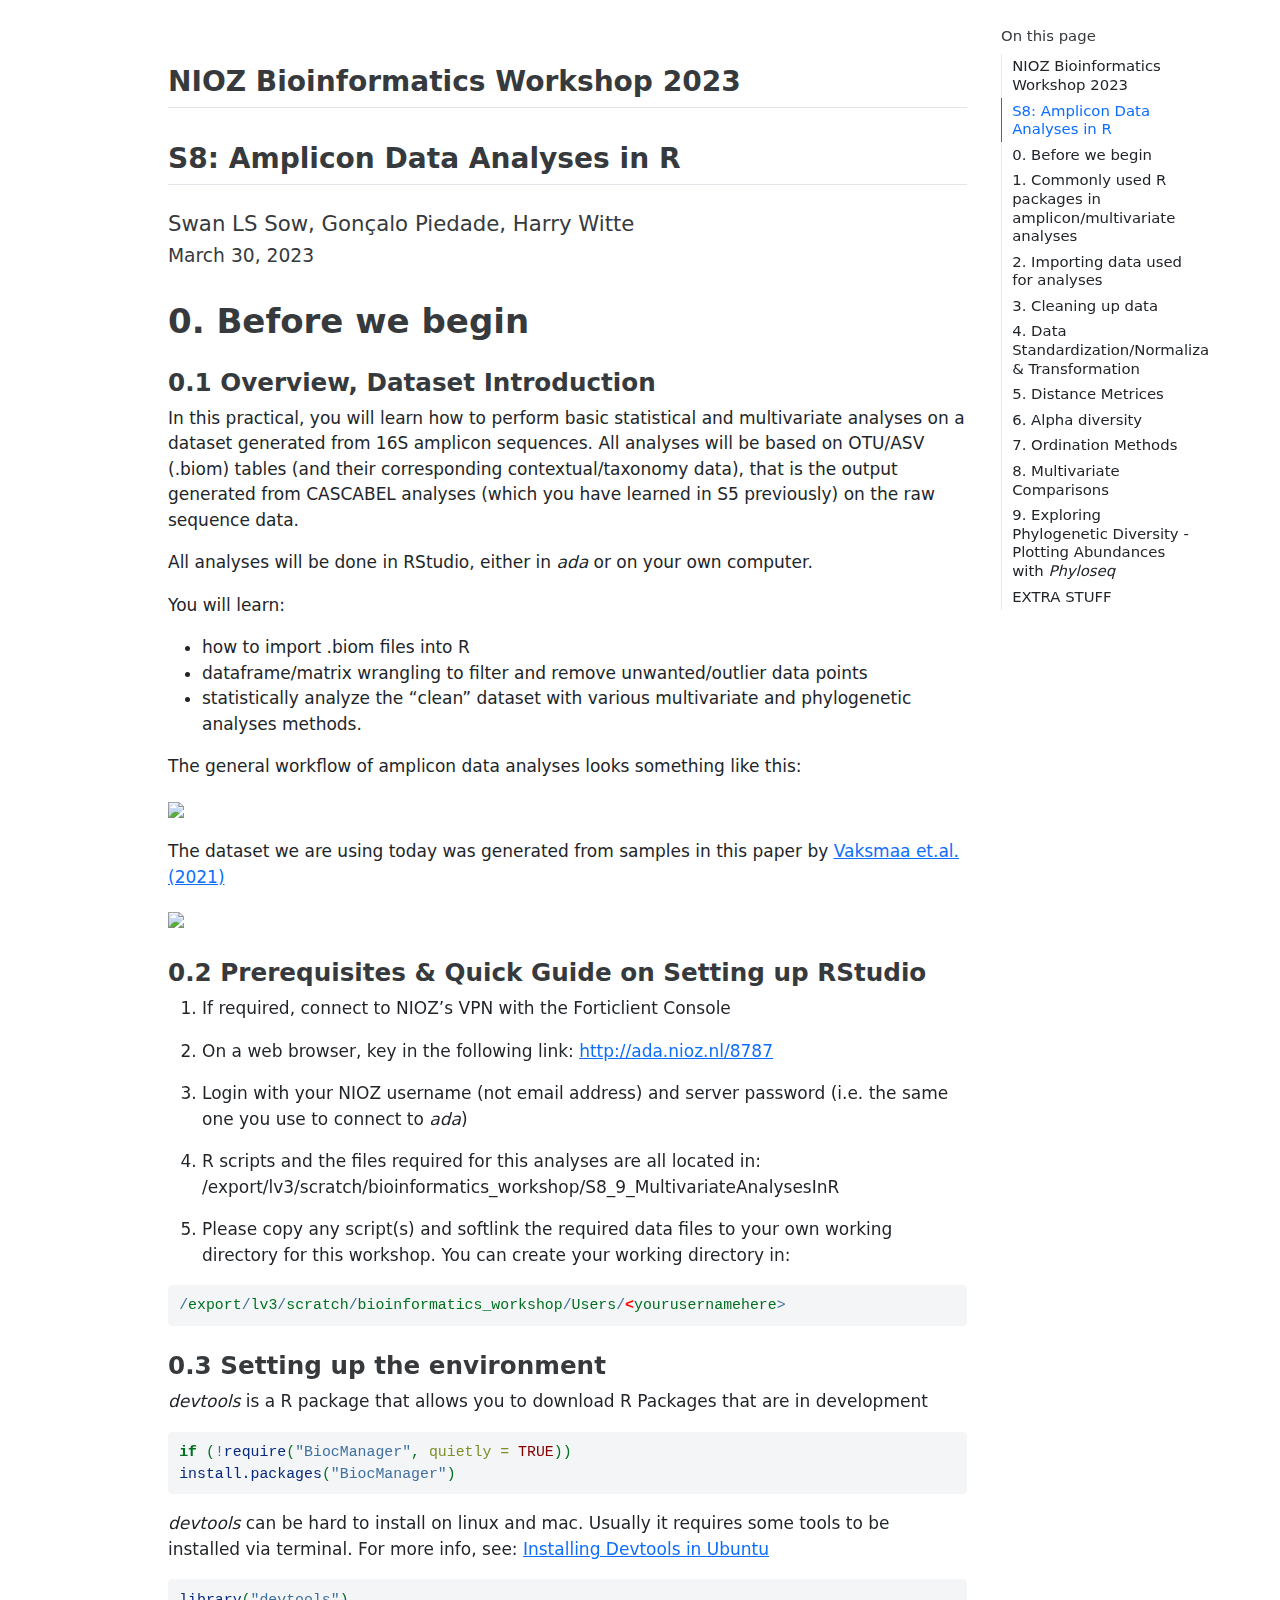
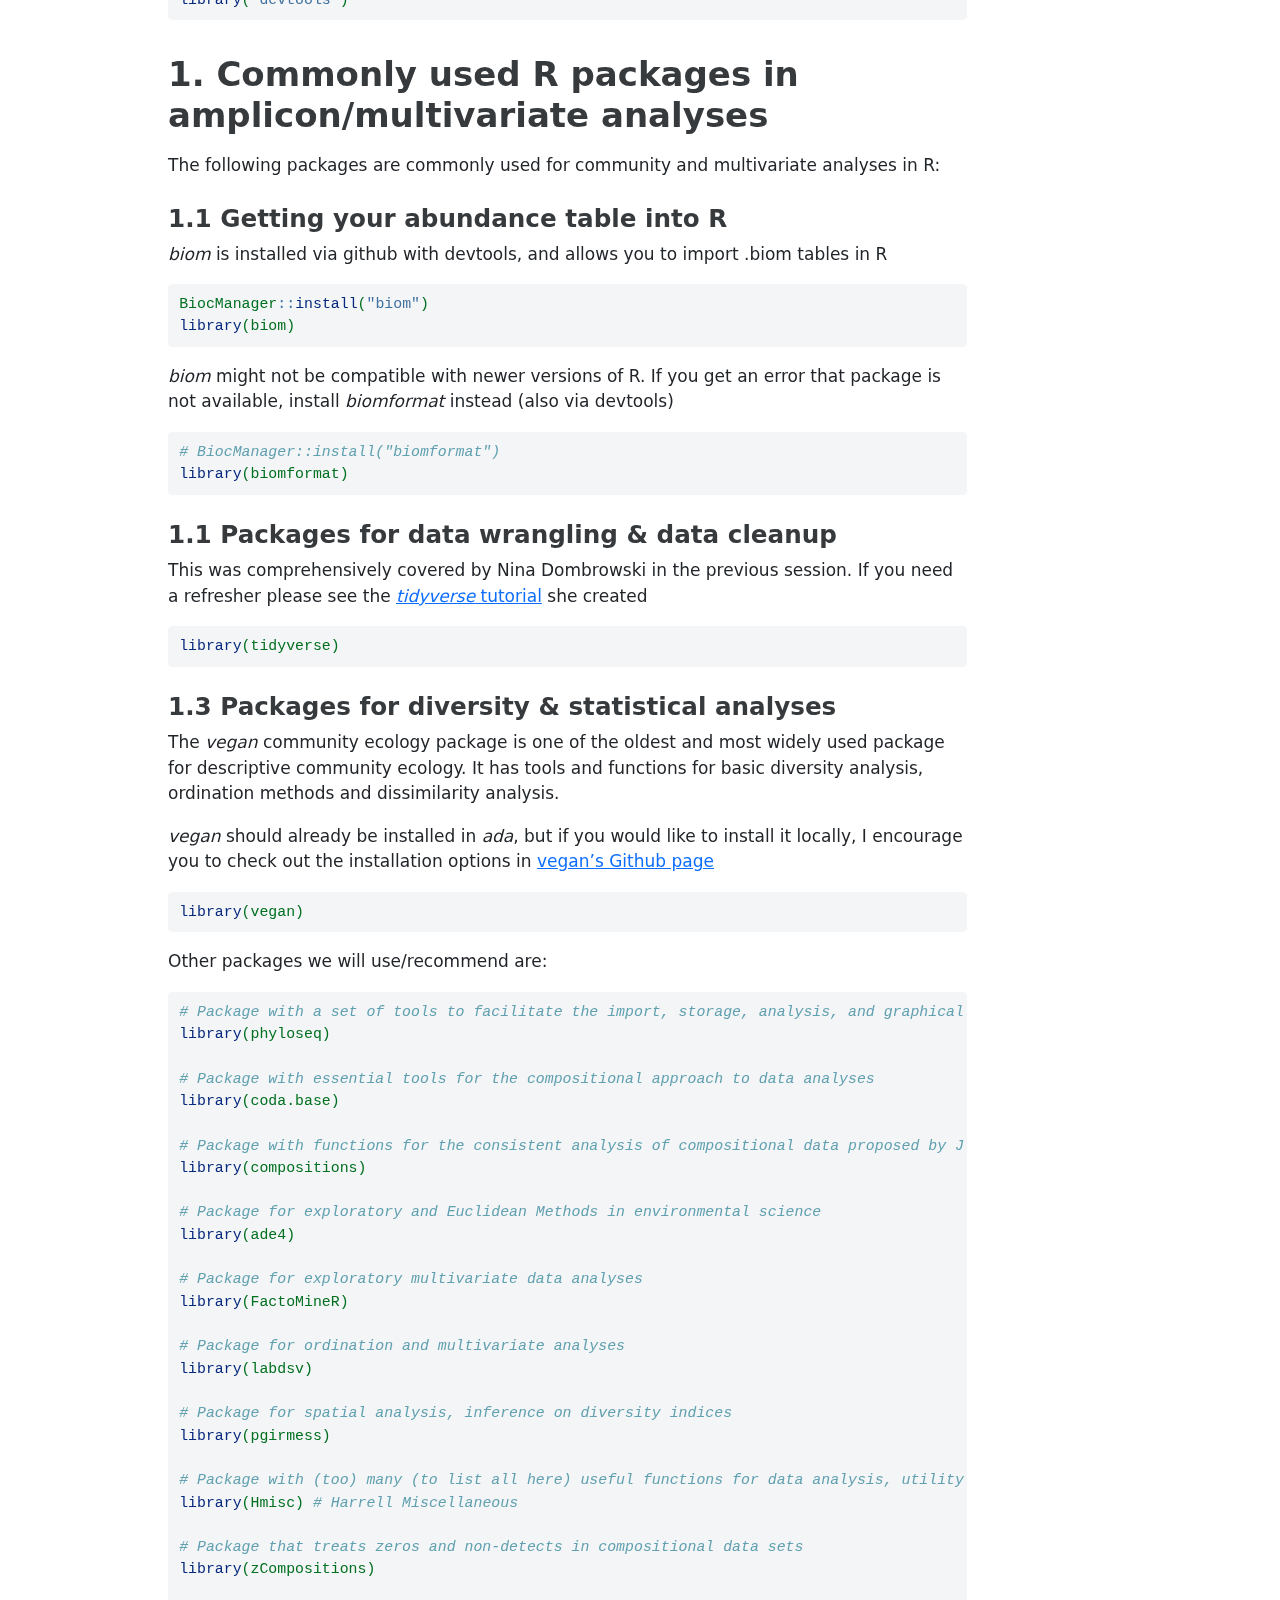
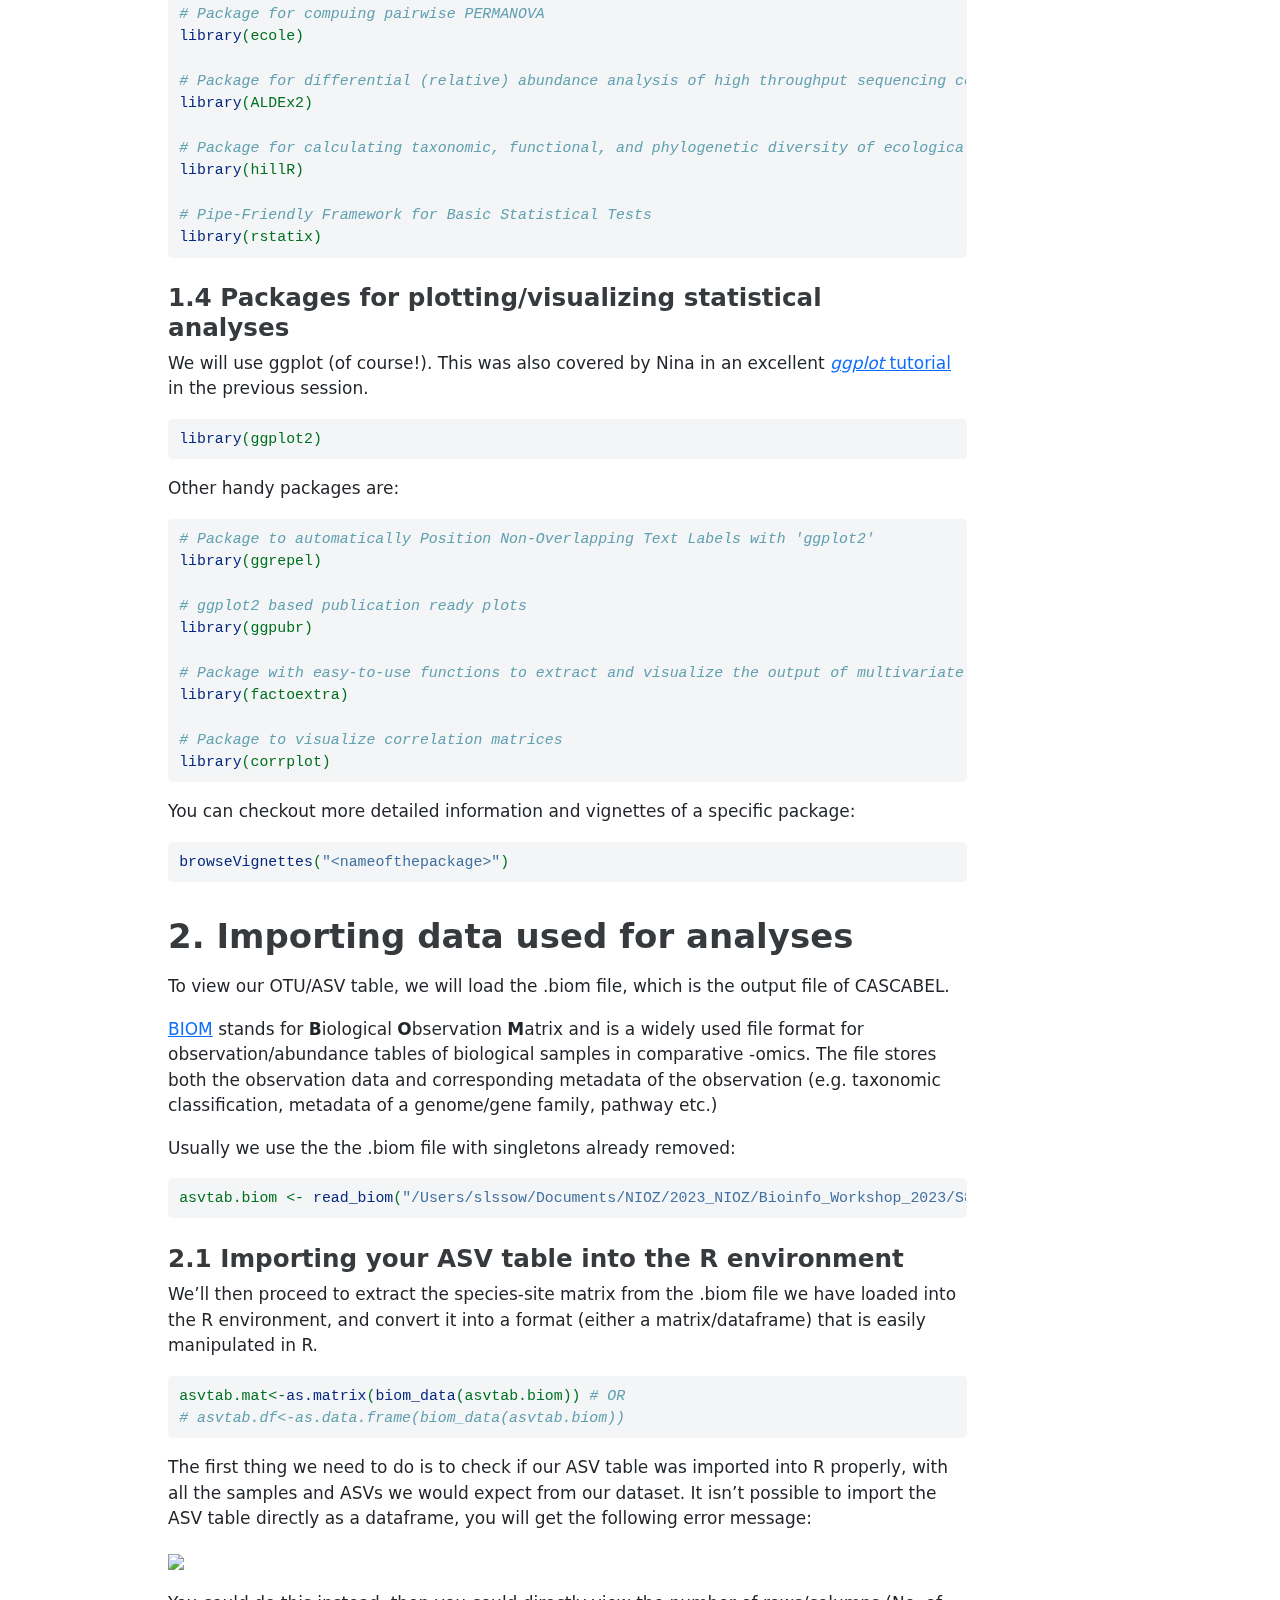
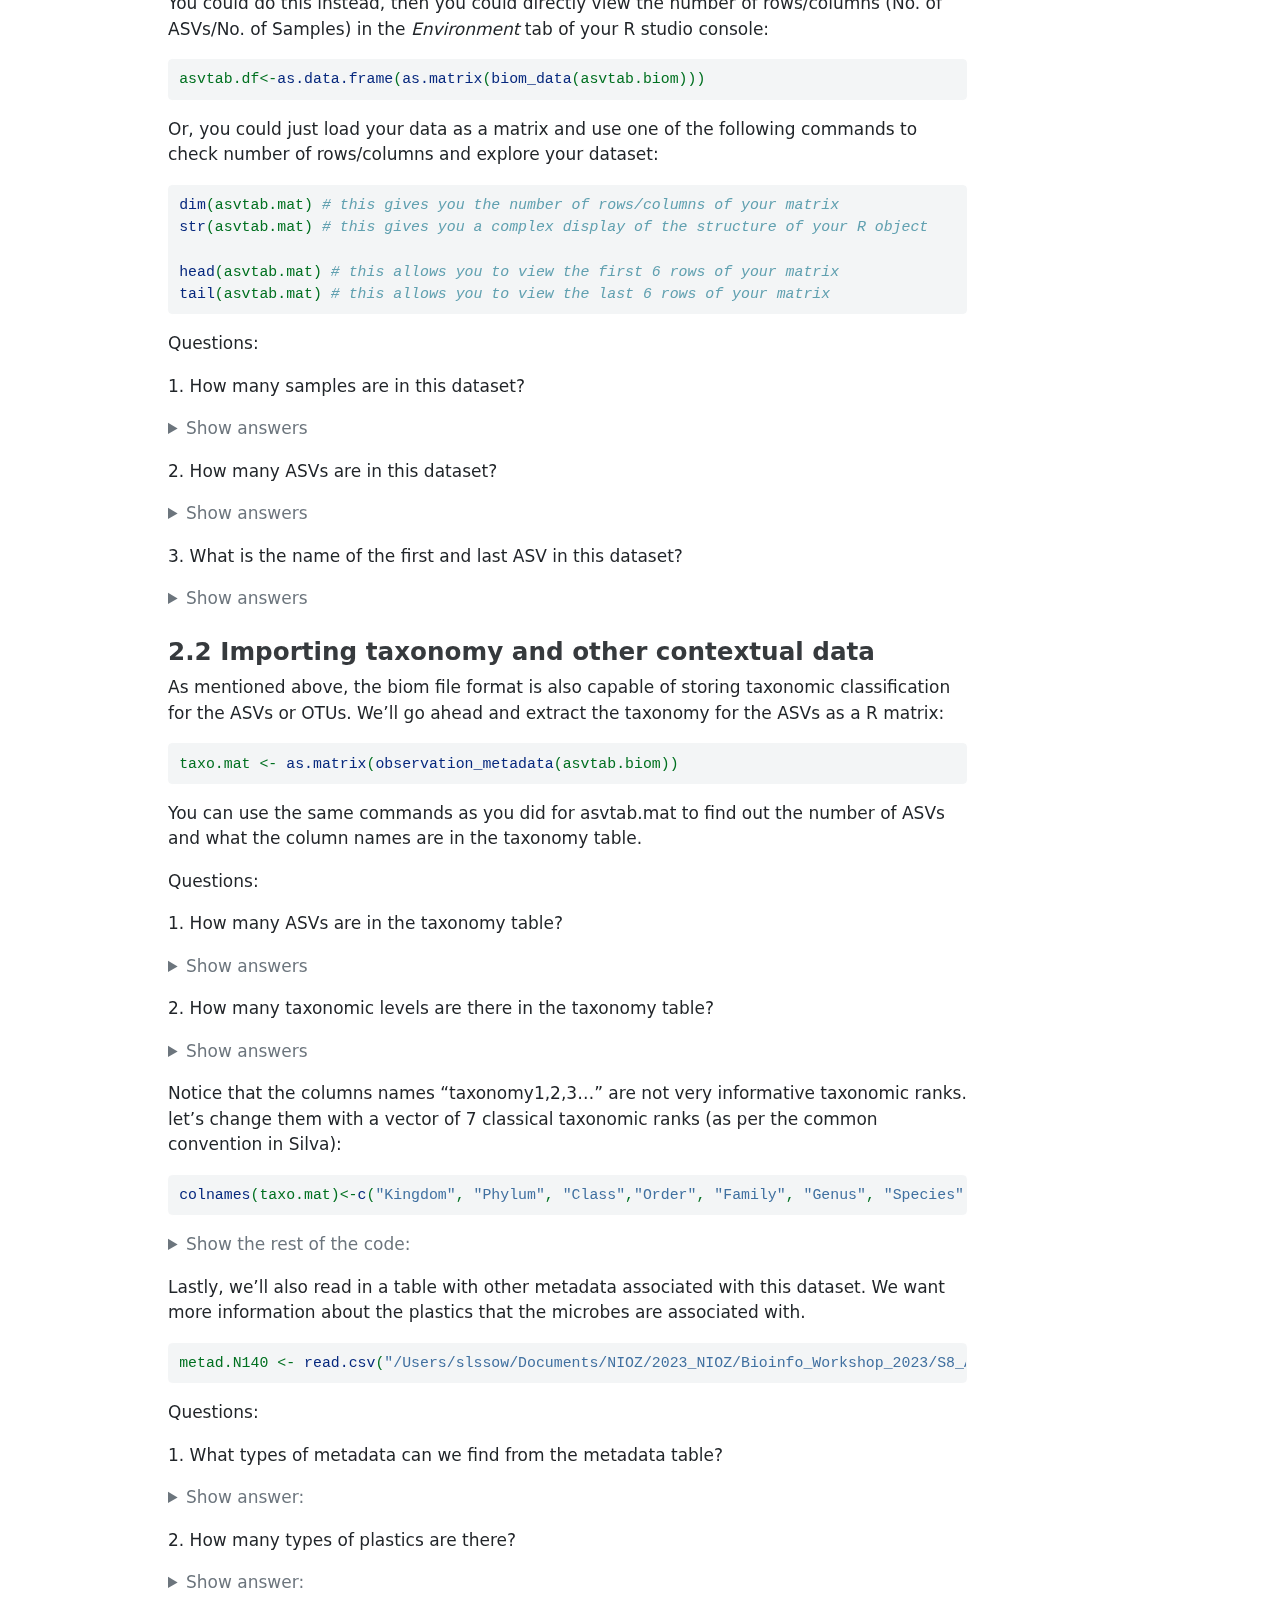
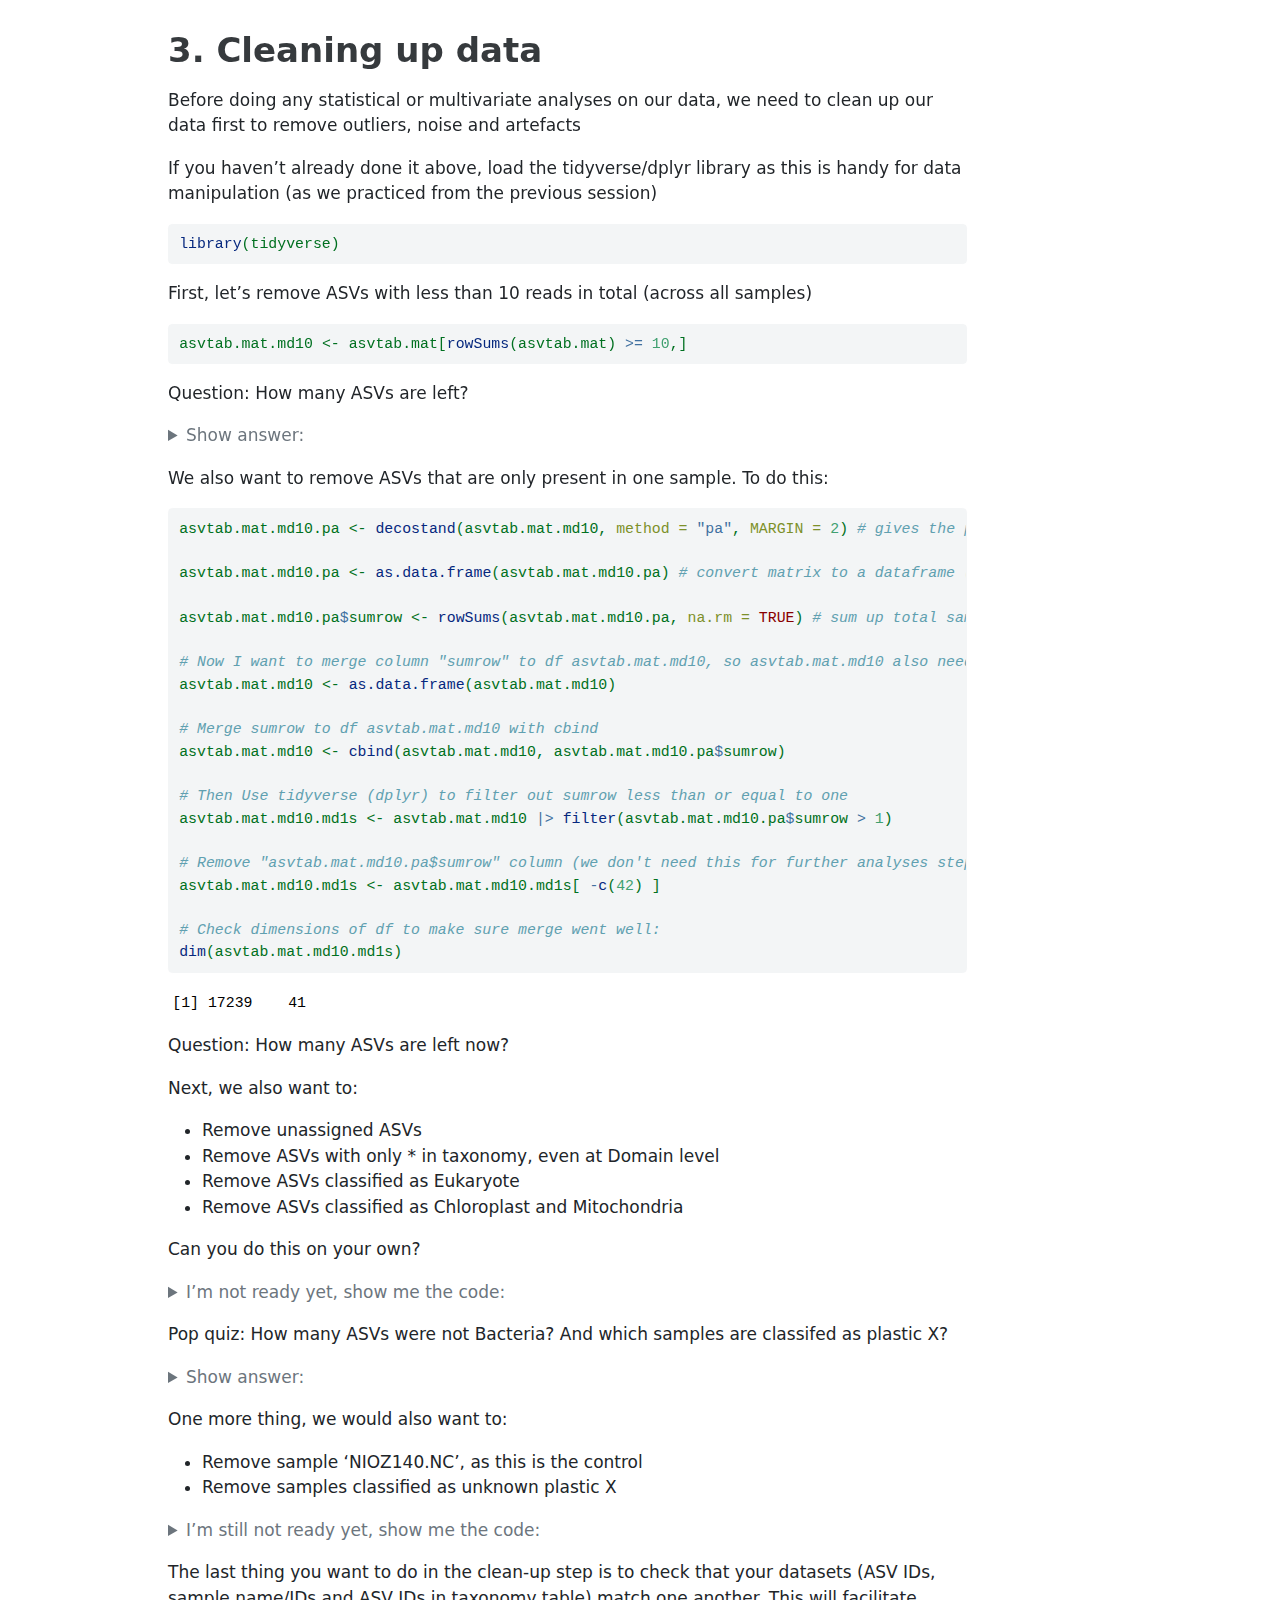
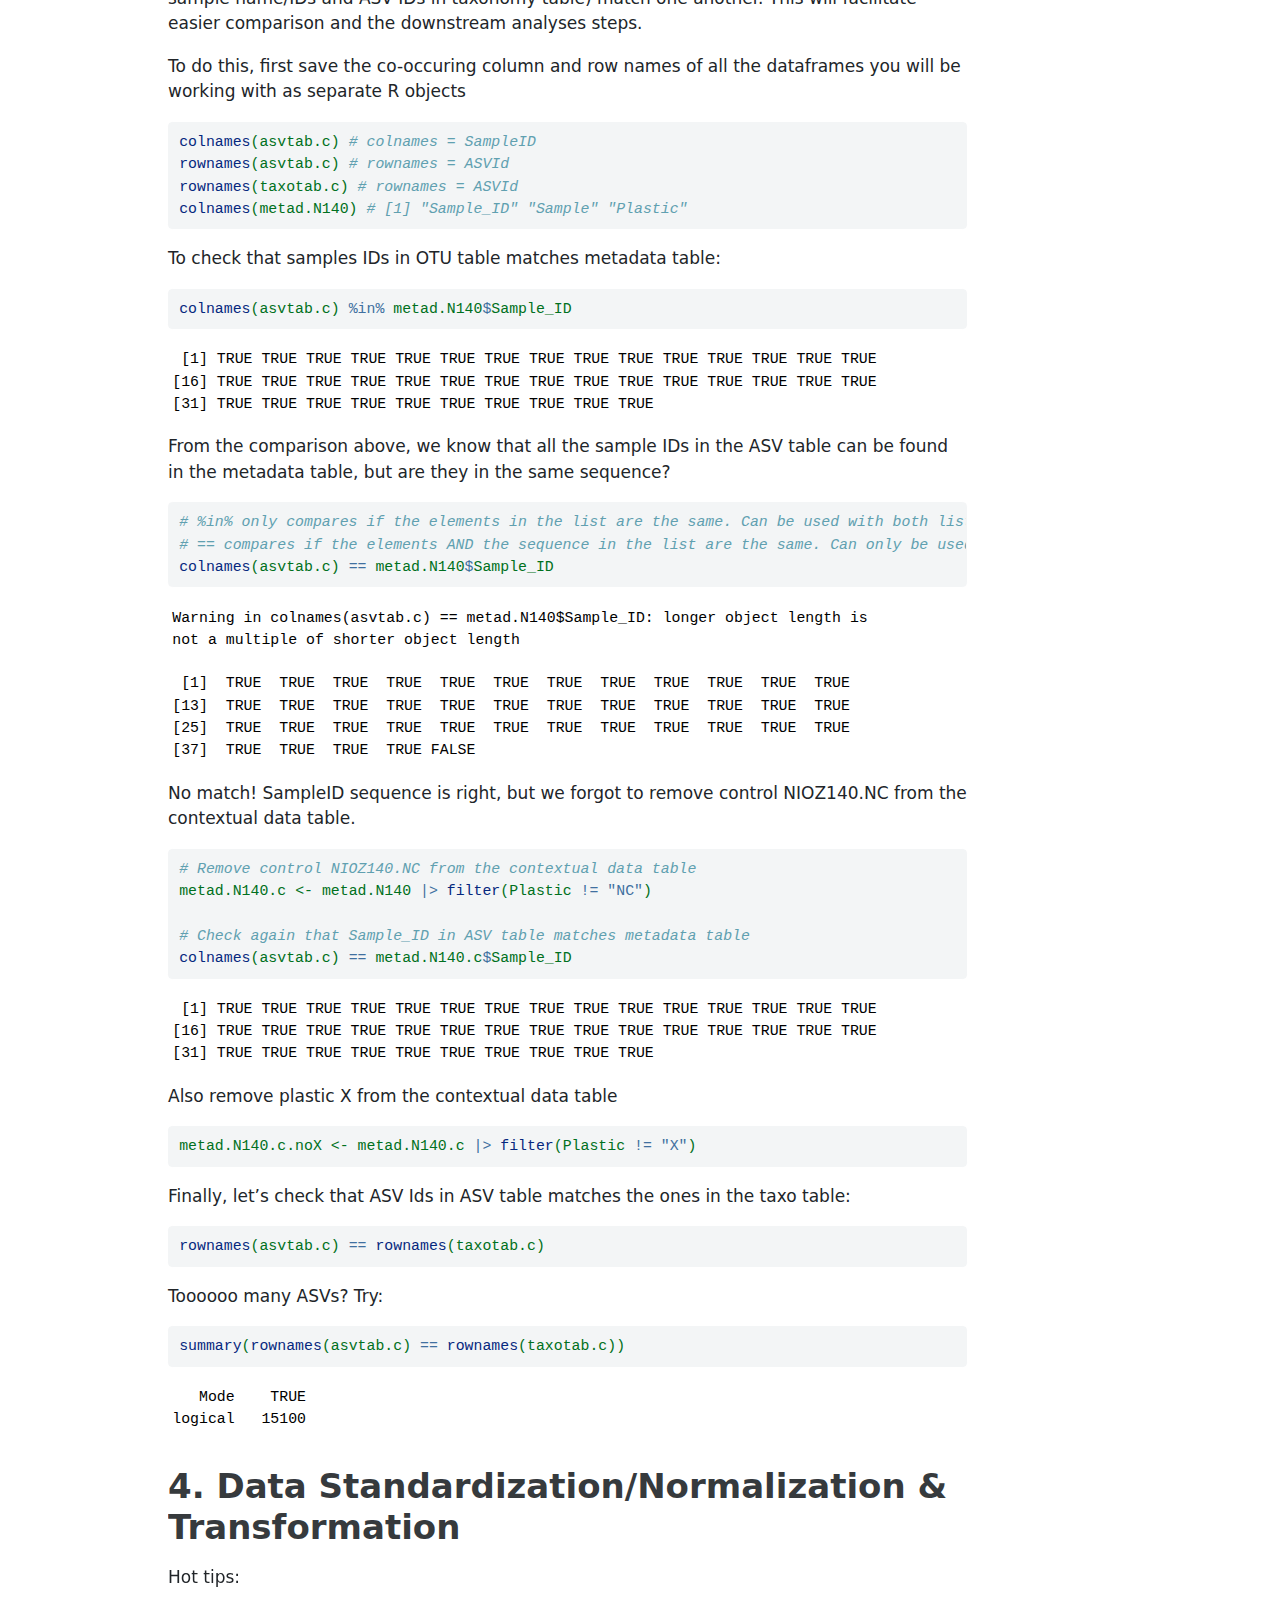
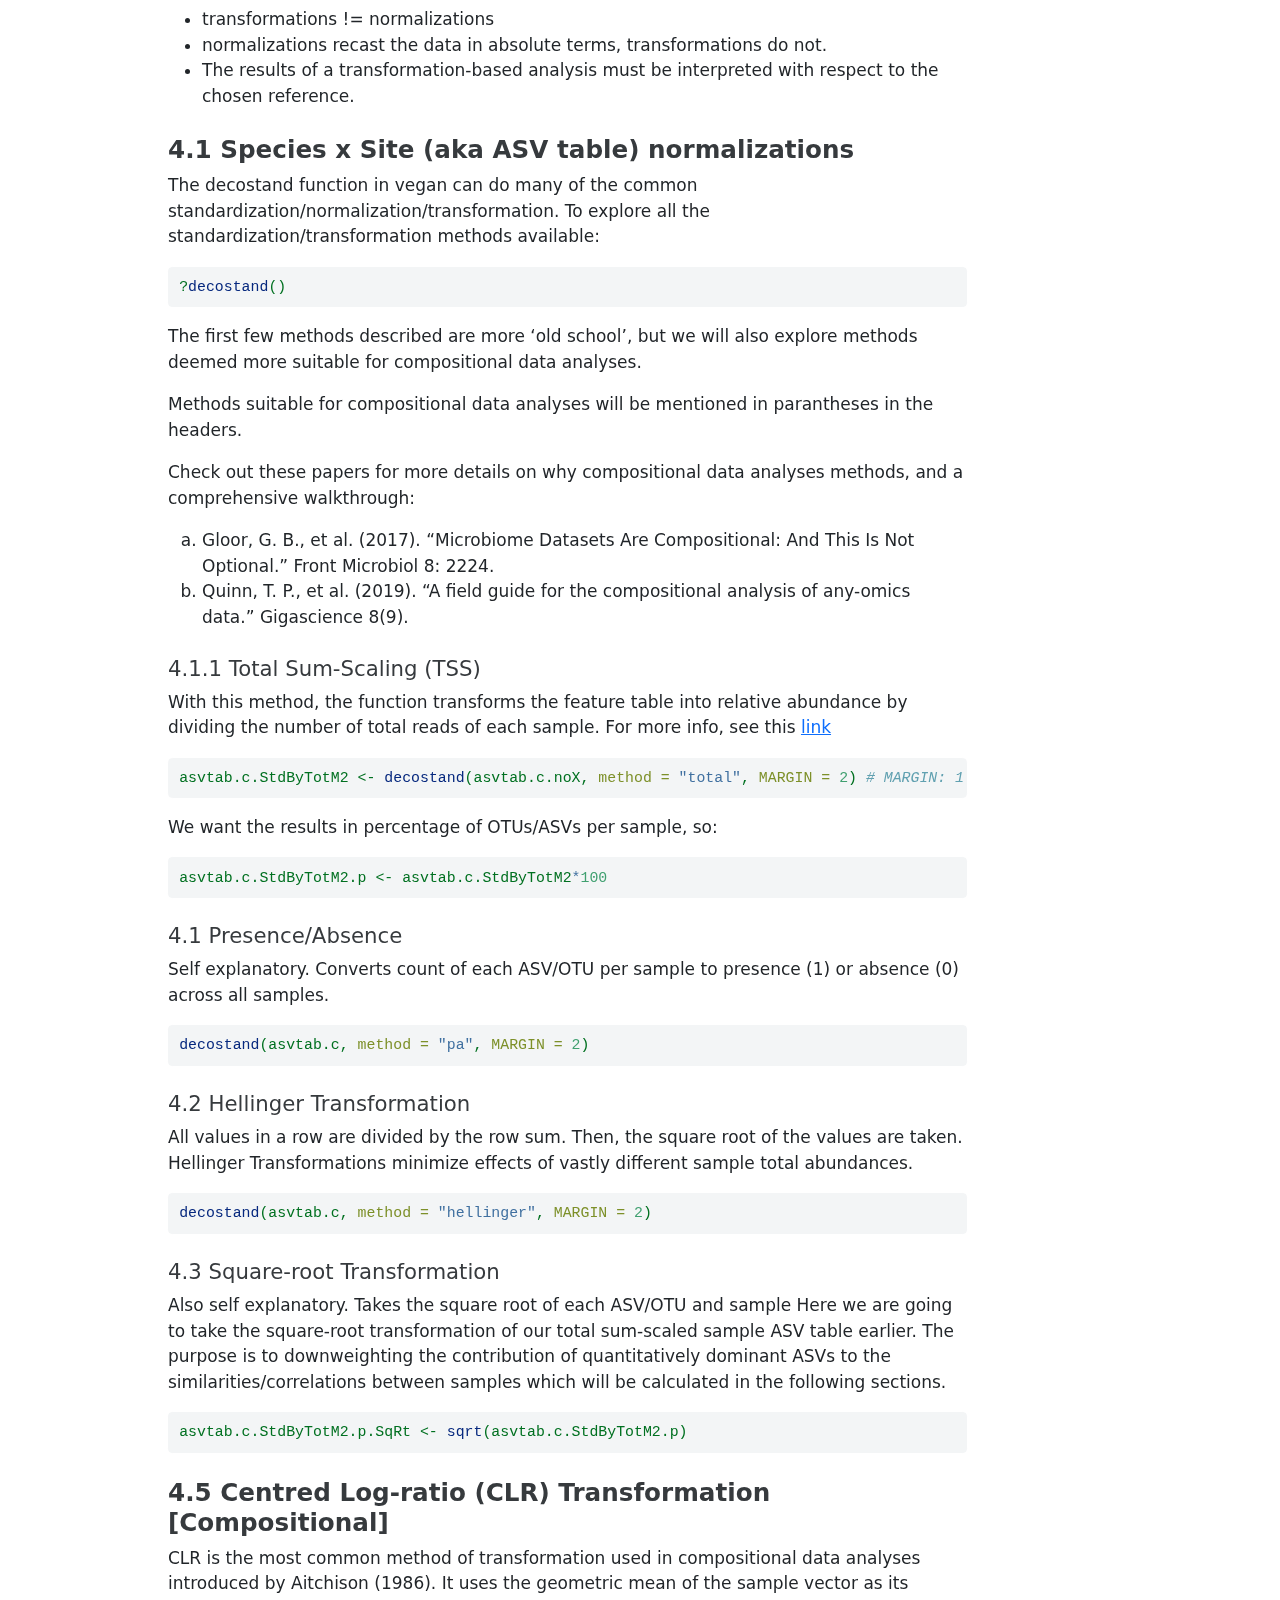
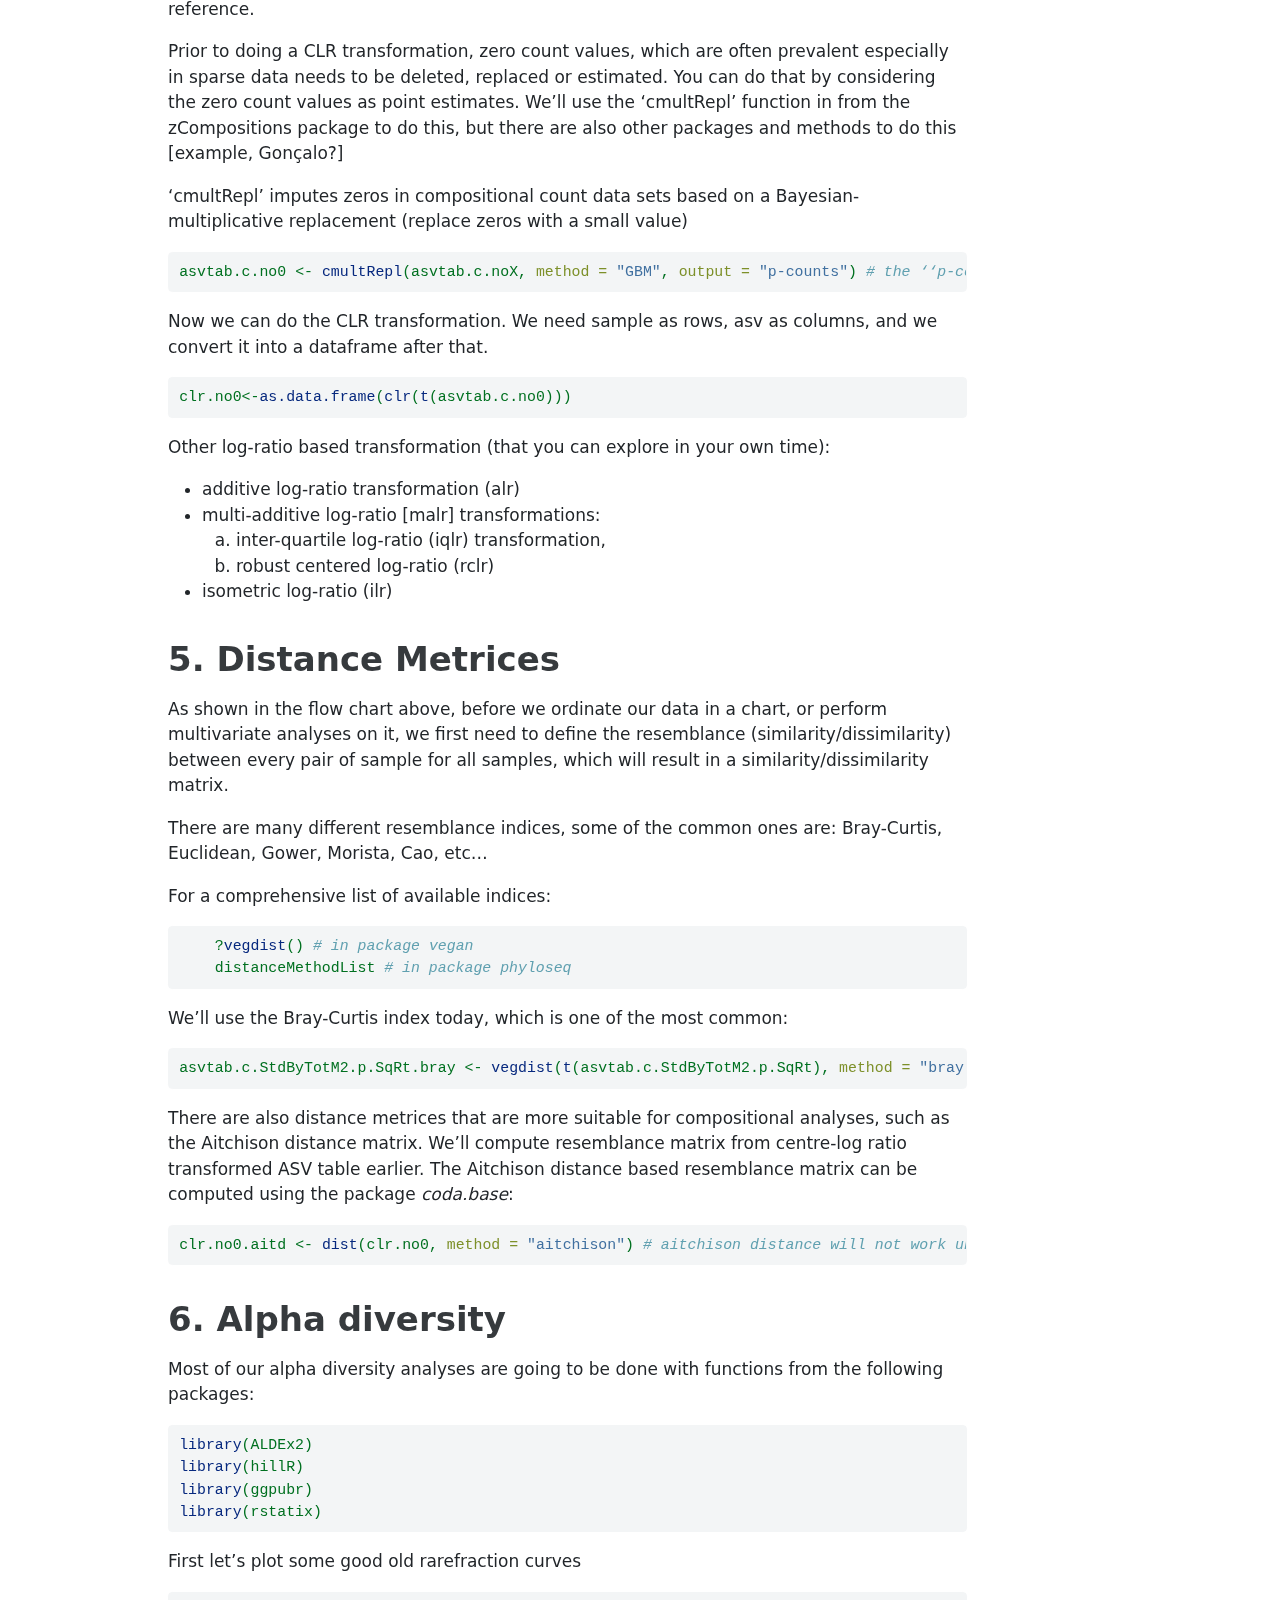
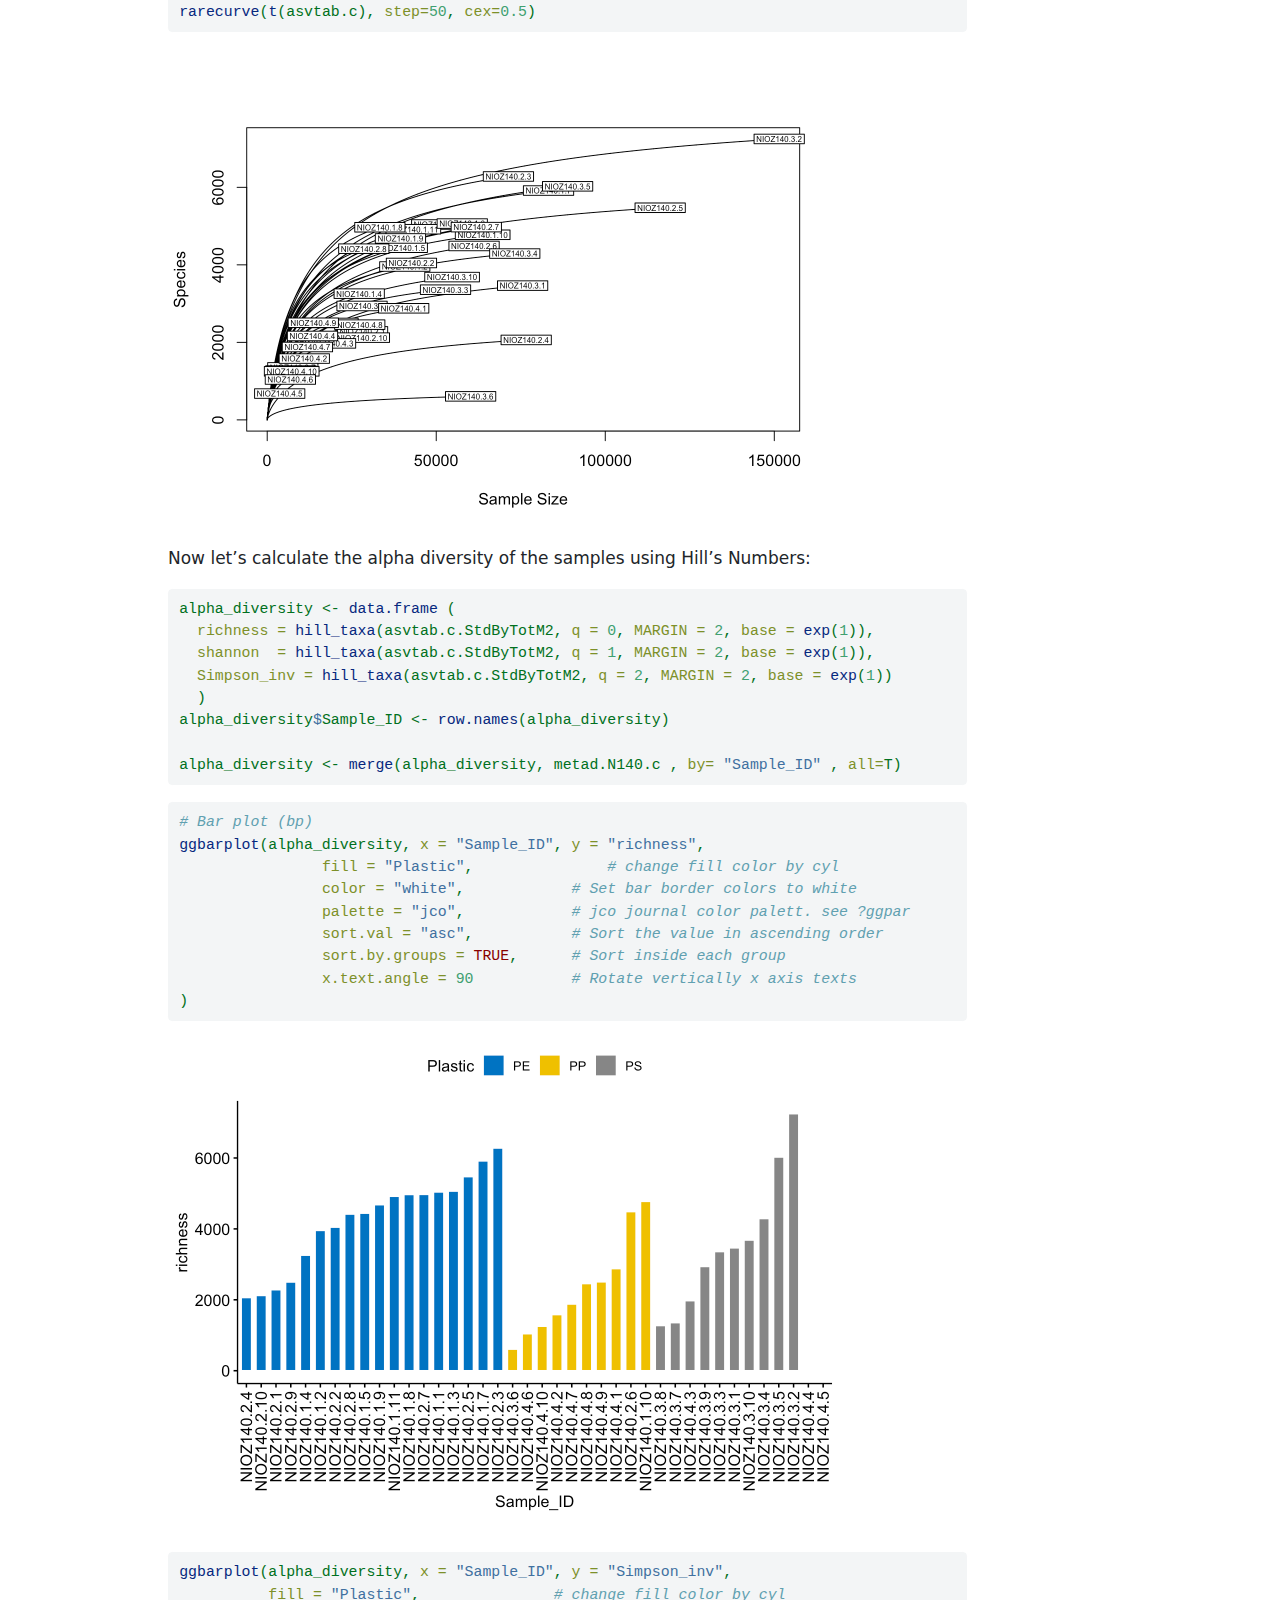
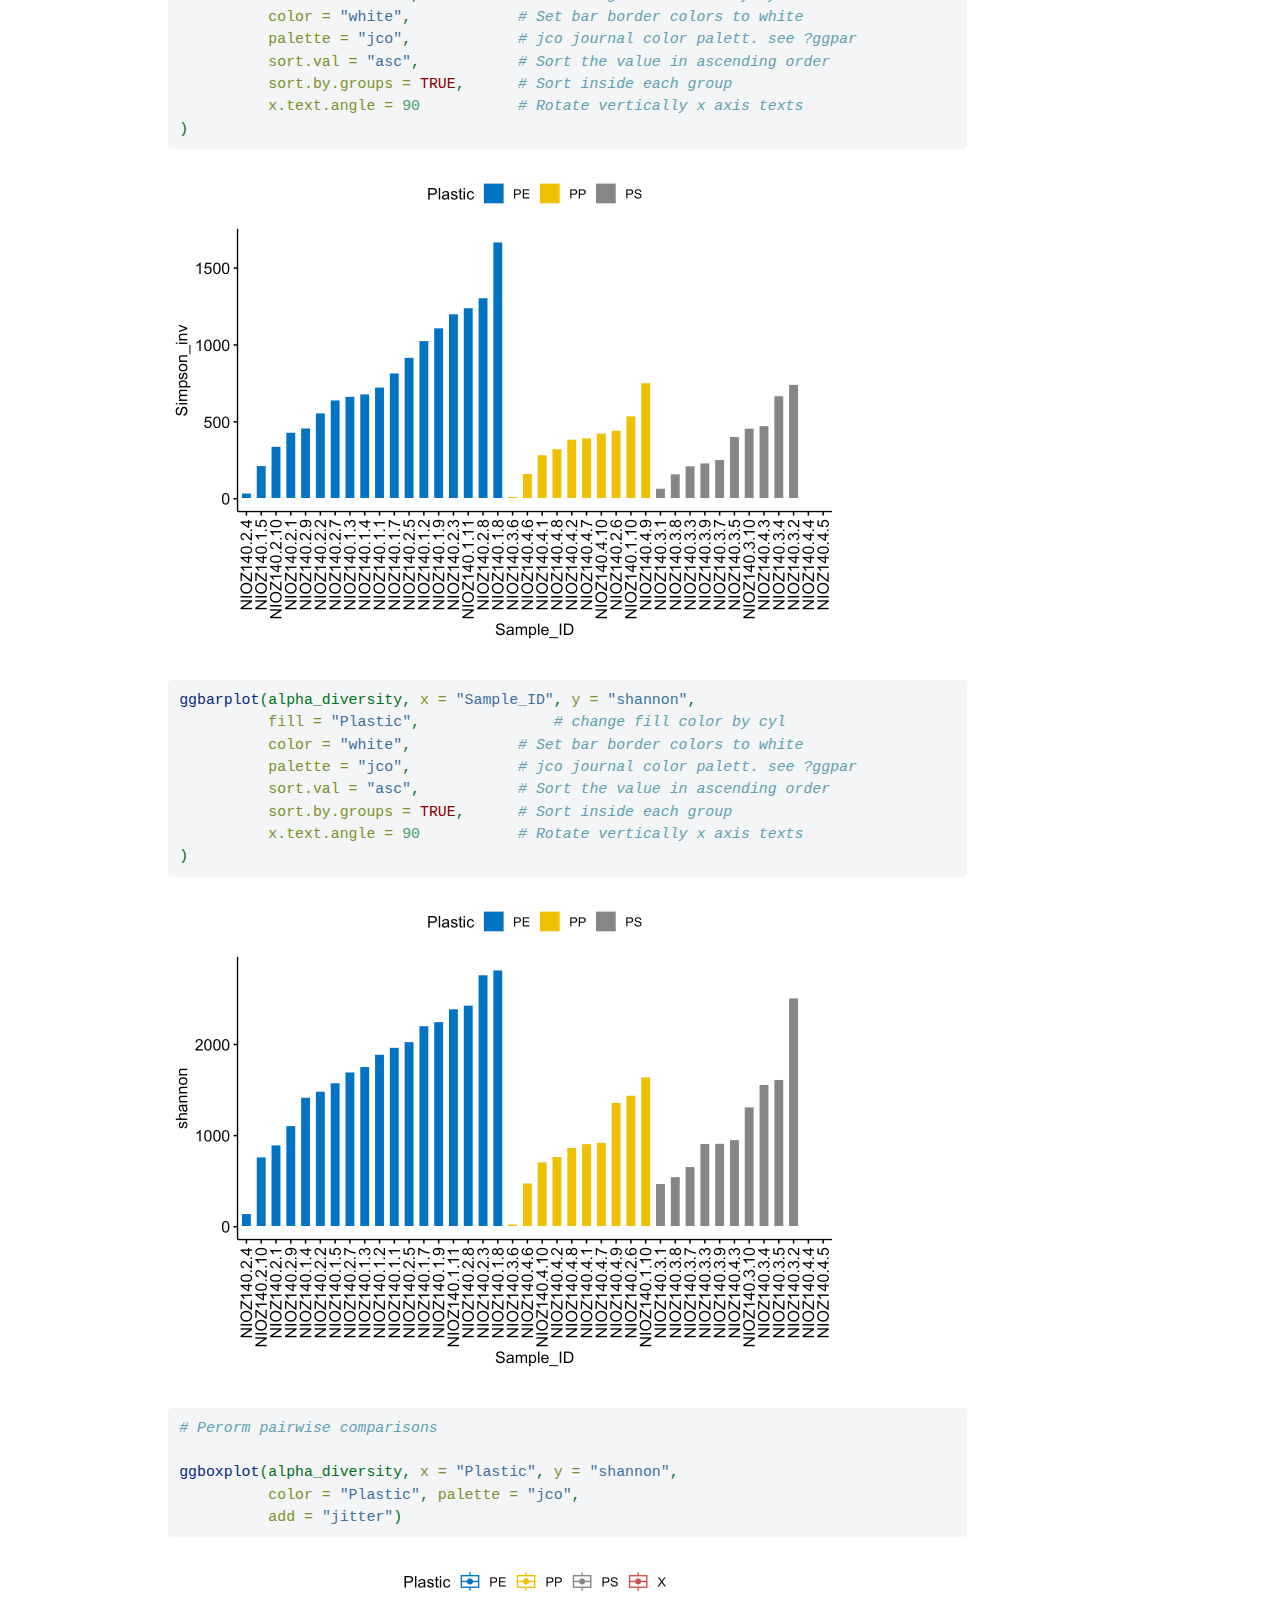
==== commit 2f734a04: "Push3" ====
--- a/docs/index.html
+++ b/docs/index.html
@@ -108,7 +108,8 @@
     <h2 id="toc-title">On this page</h2>
    
   <ul>
-  <li><a href="#s8-amplicon-multivariate-data-analyses-in-r" id="toc-s8-amplicon-multivariate-data-analyses-in-r" class="nav-link active" data-scroll-target="#s8-amplicon-multivariate-data-analyses-in-r">S8: Amplicon &amp; Multivariate Data Analyses in R</a></li>
+  <li><a href="#nioz-bioinformatics-workshop-2023" id="toc-nioz-bioinformatics-workshop-2023" class="nav-link active" data-scroll-target="#nioz-bioinformatics-workshop-2023">NIOZ Bioinformatics Workshop 2023</a></li>
+  <li><a href="#s8-amplicon-data-analyses-in-r" id="toc-s8-amplicon-data-analyses-in-r" class="nav-link" data-scroll-target="#s8-amplicon-data-analyses-in-r">S8: Amplicon Data Analyses in R</a></li>
   <li><a href="#before-we-begin" id="toc-before-we-begin" class="nav-link" data-scroll-target="#before-we-begin">0. Before we begin</a>
   <ul class="collapse">
   <li><a href="#overview-dataset-introduction" id="toc-overview-dataset-introduction" class="nav-link" data-scroll-target="#overview-dataset-introduction">0.1 Overview, Dataset Introduction</a></li>
@@ -147,7 +148,7 @@
   <li><a href="#permutational-multivariate-analysis-of-variance-using-distance-matrices-permanova" id="toc-permutational-multivariate-analysis-of-variance-using-distance-matrices-permanova" class="nav-link" data-scroll-target="#permutational-multivariate-analysis-of-variance-using-distance-matrices-permanova">8.2 Permutational Multivariate Analysis of Variance Using Distance Matrices (PERMANOVA)</a></li>
   <li><a href="#test-of-homogeneity-of-dispersions-permdisp" id="toc-test-of-homogeneity-of-dispersions-permdisp" class="nav-link" data-scroll-target="#test-of-homogeneity-of-dispersions-permdisp">8.3 Test of homogeneity of dispersions (PERMDISP)</a></li>
   </ul></li>
-  <li><a href="#phylogenetic-diversity" id="toc-phylogenetic-diversity" class="nav-link" data-scroll-target="#phylogenetic-diversity">9. Phylogenetic Diversity</a></li>
+  <li><a href="#exploring-phylogenetic-diversity---plotting-abundances-with-phyloseq" id="toc-exploring-phylogenetic-diversity---plotting-abundances-with-phyloseq" class="nav-link" data-scroll-target="#exploring-phylogenetic-diversity---plotting-abundances-with-phyloseq">9. Exploring Phylogenetic Diversity - Plotting Abundances with <i>Phyloseq</i></a></li>
   <li><a href="#extra-stuff" id="toc-extra-stuff" class="nav-link" data-scroll-target="#extra-stuff">EXTRA STUFF</a>
   <ul class="collapse">
   <li><a href="#analysis-of-similarity-anosim---non-parametric" id="toc-analysis-of-similarity-anosim---non-parametric" class="nav-link" data-scroll-target="#analysis-of-similarity-anosim---non-parametric">7.6 Analysis of Similarity (ANOSIM - Non Parametric)</a></li>
@@ -161,8 +162,11 @@
 
 
 
-<section id="s8-amplicon-multivariate-data-analyses-in-r" class="level1">
-<h1>S8: Amplicon &amp; Multivariate Data Analyses in R</h1>
+<section id="nioz-bioinformatics-workshop-2023" class="level2">
+<h2 class="anchored" data-anchor-id="nioz-bioinformatics-workshop-2023">NIOZ Bioinformatics Workshop 2023</h2>
+</section>
+<section id="s8-amplicon-data-analyses-in-r" class="level2">
+<h2 class="anchored" data-anchor-id="s8-amplicon-data-analyses-in-r">S8: Amplicon Data Analyses in R</h2>
 <section id="swan-ls-sow-gonçalo-piedade-harry-witte" class="level4">
 <h4 class="anchored" data-anchor-id="swan-ls-sow-gonçalo-piedade-harry-witte">Swan LS Sow, Gonçalo Piedade, Harry Witte</h4>
 <section id="march-30-2023" class="level5">
@@ -180,12 +184,12 @@
 <ul>
 <li>how to import .biom files into R</li>
 <li>dataframe/matrix wrangling to filter and remove unwanted/outlier data points</li>
-<li>statistically analyze the “clean” dataset with various multivariate analyses methods.</li>
+<li>statistically analyze the “clean” dataset with various multivariate and phylogenetic analyses methods.</li>
 </ul>
 <p>The general workflow of amplicon data analyses looks something like this:</p>
-<p><img src="./Users/slssow/Documents/NIOZ/2023_NIOZ/Bioinfo_Workshop_2023/S8_AmpliconDataAnalysisRPt1/S8_AmpliconAnalysisRPt1/Images/Workflow.png" class="quarto-discovered-preview-image img-fluid" width="720"></p>
+<p><img src="https://user-images.githubusercontent.com/25445935/228502290-e333587a-bfa4-4825-aec9-c9c409a40d15.png" class="quarto-discovered-preview-image img-fluid" width="720"></p>
 <p>The dataset we are using today was generated from samples in this paper by <a href="https://www.frontiersin.org/articles/10.3389/fmicb.2021.673553/full">Vaksmaa et.al. (2021)</a></p>
-<p><img src="./Users/slssow/Documents/NIOZ/2023_NIOZ/Bioinfo_Workshop_2023/S8_AmpliconDataAnalysisRPt1/S8_AmpliconAnalysisRPt1/Images/Vaksmaa_PlasticsPaper.png" height="300"></p>
+<p><img src="https://user-images.githubusercontent.com/25445935/228501511-0ae252c5-48ed-438e-929a-bec4b33362b0.png" height="300"></p>
 </section>
 <section id="prerequisites-quick-guide-on-setting-up-rstudio" class="level3">
 <h3 class="anchored" data-anchor-id="prerequisites-quick-guide-on-setting-up-rstudio">0.2 Prerequisites &amp; Quick Guide on Setting up RStudio</h3>
@@ -327,7 +331,7 @@
 <span id="cb13-2"><a href="#cb13-2" aria-hidden="true" tabindex="-1"></a><span class="co"># asvtab.df&lt;-as.data.frame(biom_data(asvtab.biom))</span></span></code><button title="Copy to Clipboard" class="code-copy-button"><i class="bi"></i></button></pre></div>
 </div>
 <p>The first thing we need to do is to check if our ASV table was imported into R properly, with all the samples and ASVs we would expect from our dataset. It isn’t possible to import the ASV table directly as a dataframe, you will get the following error message:</p>
-<p><img src="./Users/slssow/Documents/NIOZ/2023_NIOZ/Bioinfo_Workshop_2023/S8_AmpliconDataAnalysisRPt1/S8_AmpliconAnalysisRPt1/Images/Biom_Df_ImportError.png" class="img-fluid"></p>
+<p><img src="https://user-images.githubusercontent.com/25445935/228502546-32cc97f1-80b9-4b67-8a0f-1709e5182abb.png" class="img-fluid"></p>
 <p>You could do this instead, then you could directly view the number of rows/columns (No.&nbsp;of ASVs/No.&nbsp;of Samples) in the <i>Environment</i> tab of your R studio console:</p>
 <div class="cell">
 <div class="sourceCode cell-code" id="cb14"><pre class="sourceCode r code-with-copy"><code class="sourceCode r"><span id="cb14-1"><a href="#cb14-1" aria-hidden="true" tabindex="-1"></a>asvtab.df<span class="ot">&lt;-</span><span class="fu">as.data.frame</span>(<span class="fu">as.matrix</span>(<span class="fu">biom_data</span>(asvtab.biom)))</span></code><button title="Copy to Clipboard" class="code-copy-button"><i class="bi"></i></button></pre></div>
@@ -895,7 +899,7 @@
 <div class="cell">
 <div class="sourceCode cell-code" id="cb80"><pre class="sourceCode r code-with-copy"><code class="sourceCode r"><span id="cb80-1"><a href="#cb80-1" aria-hidden="true" tabindex="-1"></a>nmds<span class="sc">$</span>stress</span></code><button title="Copy to Clipboard" class="code-copy-button"><i class="bi"></i></button></pre></div>
 <div class="cell-output cell-output-stdout">
-<pre><code>[1] 0.1864212</code></pre>
+<pre><code>[1] 0.1864222</code></pre>
 </div>
 </div>
 <p>Now let’s make a nicer nMDS plot with the data we have saved, with the plastic type of each sample represented by different colors. To do so, we’ll first make our categorical variables as factors:</p>
@@ -1016,9 +1020,9 @@
 <div class="sourceCode cell-code" id="cb92"><pre class="sourceCode r code-with-copy"><code class="sourceCode r"><span id="cb92-1"><a href="#cb92-1" aria-hidden="true" tabindex="-1"></a>permanova_pw</span></code><button title="Copy to Clipboard" class="code-copy-button"><i class="bi"></i></button></pre></div>
 <div class="cell-output cell-output-stdout">
 <pre><code>     pairs  SumOfSqs  F.Model         R2  pval p.adj
-1 PE vs PP 0.6474769 2.087657 0.07432648 0.001 0.003
+1 PE vs PP 0.6474769 2.087657 0.07432648 0.004 0.012
 2 PE vs PS 0.7340274 2.538368 0.08894580 0.001 0.003
-3 PP vs PS 0.4014957 1.234897 0.06420087 0.131 0.393</code></pre>
+3 PP vs PS 0.4014957 1.234897 0.06420087 0.107 0.321</code></pre>
 </div>
 </div>
 </section>
@@ -1056,22 +1060,24 @@
 
 Response: Distances
           Df   Sum Sq   Mean Sq      F N.Perm Pr(&gt;F)
-Groups     2 0.016442 0.0082209 1.9894    999  0.151
+Groups     2 0.016442 0.0082209 1.9894    999  0.155
 Residuals 35 0.144633 0.0041324                     
 
 Pairwise comparisons:
 (Observed p-value below diagonal, permuted p-value above diagonal)
         PE      PP    PS
-PE         0.07600 0.841
-PP 0.08578         0.100
+PE         0.08700 0.840
+PP 0.08578         0.097
 PS 0.83968 0.11186      </code></pre>
 </div>
 </div>
 </section>
 </section>
-<section id="phylogenetic-diversity" class="level1">
-<h1>9. Phylogenetic Diversity</h1>
-<p>Plot Abundances with Phyloseq</p>
+<section id="exploring-phylogenetic-diversity---plotting-abundances-with-phyloseq" class="level1">
+<h1>9. Exploring Phylogenetic Diversity - Plotting Abundances with <i>Phyloseq</i></h1>
+<p><i>Phyloseq</i> is a great package to visualize your data. It makes sure that your data tables are nicely matching. So it’s fool proof! Here we cover some absolute basics. The <i>Phyloseq</i> graphs use the same aesthetics as ggplot.</p>
+<section id="generate-your-phyloseq-objects-and-make-a-simple-plot" class="level4">
+<h4 class="anchored" data-anchor-id="generate-your-phyloseq-objects-and-make-a-simple-plot">Generate your <i>Phyloseq</i> objects and make a simple plot</h4>
 <div class="cell">
 <div class="sourceCode cell-code" id="cb98"><pre class="sourceCode r code-with-copy"><code class="sourceCode r"><span id="cb98-1"><a href="#cb98-1" aria-hidden="true" tabindex="-1"></a>OTU <span class="ot">=</span> asvtab.c.StdByTotM2 <span class="sc">|&gt;</span> <span class="fu">as.matrix</span>() <span class="sc">|&gt;</span> <span class="fu">otu_table</span>(, <span class="at">taxa_are_rows =</span> <span class="cn">TRUE</span>)</span>
 <span id="cb98-2"><a href="#cb98-2" aria-hidden="true" tabindex="-1"></a>TAX <span class="ot">=</span> taxo.mat <span class="sc">|&gt;</span> <span class="fu">as.matrix</span>() <span class="sc">|&gt;</span> <span class="fu">tax_table</span>()</span>
@@ -1091,6 +1097,9 @@
 <p><img src="index_files/figure-html/unnamed-chunk-72-2.png" class="img-fluid" width="672"></p>
 </div>
 </div>
+</section>
+<section id="zooming-into-specific-taxa" class="level4">
+<h4 class="anchored" data-anchor-id="zooming-into-specific-taxa">Zooming into specific taxa</h4>
 <p>Let’s zoom into the Bacteriodetes:</p>
 <div class="cell">
 <div class="sourceCode cell-code" id="cb100"><pre class="sourceCode r code-with-copy"><code class="sourceCode r"><span id="cb100-1"><a href="#cb100-1" aria-hidden="true" tabindex="-1"></a>GPr <span class="ot">=</span> <span class="fu">subset_taxa</span>(carbom, (Phylum <span class="sc">%in%</span> <span class="fu">c</span>(<span class="st">"Bacteroidota"</span>)))</span>
@@ -1102,7 +1111,7 @@
 <p><img src="index_files/figure-html/unnamed-chunk-73-1.png" class="img-fluid" width="672"></p>
 </div>
 </div>
-<p>We’ll plot the 100 most abundant Bacteroidetes ASVs:</p>
+<p>Then we’ll plot the 100 most abundant Bacteroidetes ASVs:</p>
 <div class="cell">
 <div class="sourceCode cell-code" id="cb101"><pre class="sourceCode r code-with-copy"><code class="sourceCode r"><span id="cb101-1"><a href="#cb101-1" aria-hidden="true" tabindex="-1"></a>TopASVs <span class="ot">&lt;-</span> <span class="fu">names</span>(<span class="fu">sort</span>(<span class="fu">taxa_sums</span>(GPr), <span class="cn">TRUE</span>)[<span class="dv">1</span><span class="sc">:</span><span class="dv">100</span>])</span>
 <span id="cb101-2"><a href="#cb101-2" aria-hidden="true" tabindex="-1"></a></span>
@@ -1116,27 +1125,46 @@
 </div>
 </div>
 </section>
+<section id="another-way-to-plot" class="level4">
+<h4 class="anchored" data-anchor-id="another-way-to-plot">Another way to plot</h4>
+<p><i>Phyloseq</i> plotting is good but will only take you so far. You can export the tables from <i>Phyloseq</i> into normal data.frames or generate ggplot ready tables for more flexible plotting.</p>
+<div class="cell">
+<div class="sourceCode cell-code" id="cb102"><pre class="sourceCode r code-with-copy"><code class="sourceCode r"><span id="cb102-1"><a href="#cb102-1" aria-hidden="true" tabindex="-1"></a><span class="co"># Table by Phylum</span></span>
+<span id="cb102-2"><a href="#cb102-2" aria-hidden="true" tabindex="-1"></a>y1 <span class="ot">&lt;-</span> <span class="fu">tax_glom</span>(carbom, <span class="at">taxrank =</span> <span class="st">'Phylum'</span>) <span class="co"># agglomerate taxa</span></span>
+<span id="cb102-3"><a href="#cb102-3" aria-hidden="true" tabindex="-1"></a>y1 <span class="ot">&lt;-</span> <span class="fu">psmelt</span>(y1)</span>
+<span id="cb102-4"><a href="#cb102-4" aria-hidden="true" tabindex="-1"></a></span>
+<span id="cb102-5"><a href="#cb102-5" aria-hidden="true" tabindex="-1"></a><span class="co"># PLOT!</span></span>
+<span id="cb102-6"><a href="#cb102-6" aria-hidden="true" tabindex="-1"></a></span>
+<span id="cb102-7"><a href="#cb102-7" aria-hidden="true" tabindex="-1"></a><span class="fu">ggplot</span>(<span class="at">data=</span>y1, <span class="fu">aes</span>(<span class="at">x=</span>Sample, <span class="at">y=</span>Abundance, <span class="at">fill=</span>Phylum)) <span class="sc">+</span></span>
+<span id="cb102-8"><a href="#cb102-8" aria-hidden="true" tabindex="-1"></a>  <span class="fu">geom_bar</span>(<span class="fu">aes</span>(), <span class="at">stat=</span><span class="st">"identity"</span>, <span class="at">position=</span><span class="st">"stack"</span>)<span class="sc">+</span></span>
+<span id="cb102-9"><a href="#cb102-9" aria-hidden="true" tabindex="-1"></a>  <span class="fu">facet_wrap</span>(<span class="sc">~</span>Plastic, <span class="at">scales=</span><span class="st">"free_x"</span>, <span class="at">nrow=</span><span class="dv">1</span>)</span></code><button title="Copy to Clipboard" class="code-copy-button"><i class="bi"></i></button></pre></div>
+<div class="cell-output-display">
+<p><img src="index_files/figure-html/unnamed-chunk-75-1.png" class="img-fluid" width="672"></p>
+</div>
+</div>
+</section>
+</section>
 <section id="extra-stuff" class="level1">
 <h1>EXTRA STUFF</h1>
 <section id="analysis-of-similarity-anosim---non-parametric" class="level3">
 <h3 class="anchored" data-anchor-id="analysis-of-similarity-anosim---non-parametric">7.6 Analysis of Similarity (ANOSIM - Non Parametric)</h3>
 <p>ANOSIM allows you to statistically test whether there are significant differences between groups of samples (e.g.&nbsp;different sites, treatment or sampling times)</p>
 <div class="cell">
-<div class="sourceCode cell-code" id="cb102"><pre class="sourceCode r code-with-copy"><code class="sourceCode r"><span id="cb102-1"><a href="#cb102-1" aria-hidden="true" tabindex="-1"></a>anosim <span class="ot">&lt;-</span> <span class="fu">with</span>(metad.N140.c.noX, <span class="fu">anosim</span>(<span class="fu">t</span>(asvtab.c.StdByTotM2.p.SqRt.bray), Plastic))</span></code><button title="Copy to Clipboard" class="code-copy-button"><i class="bi"></i></button></pre></div>
-</div>
-<div class="cell">
-<div class="sourceCode cell-code" id="cb103"><pre class="sourceCode r code-with-copy"><code class="sourceCode r"><span id="cb103-1"><a href="#cb103-1" aria-hidden="true" tabindex="-1"></a><span class="fu">summary</span>(anosim)</span></code><button title="Copy to Clipboard" class="code-copy-button"><i class="bi"></i></button></pre></div>
+<div class="sourceCode cell-code" id="cb103"><pre class="sourceCode r code-with-copy"><code class="sourceCode r"><span id="cb103-1"><a href="#cb103-1" aria-hidden="true" tabindex="-1"></a>anosim <span class="ot">&lt;-</span> <span class="fu">with</span>(metad.N140.c.noX, <span class="fu">anosim</span>(<span class="fu">t</span>(asvtab.c.StdByTotM2.p.SqRt.bray), Plastic))</span></code><button title="Copy to Clipboard" class="code-copy-button"><i class="bi"></i></button></pre></div>
+</div>
+<div class="cell">
+<div class="sourceCode cell-code" id="cb104"><pre class="sourceCode r code-with-copy"><code class="sourceCode r"><span id="cb104-1"><a href="#cb104-1" aria-hidden="true" tabindex="-1"></a><span class="fu">summary</span>(anosim)</span></code><button title="Copy to Clipboard" class="code-copy-button"><i class="bi"></i></button></pre></div>
 </div>
 </section>
 <section id="simper" class="level3">
 <h3 class="anchored" data-anchor-id="simper">SIMPER</h3>
 <div class="cell">
-<div class="sourceCode cell-code" id="cb104"><pre class="sourceCode r code-with-copy"><code class="sourceCode r"><span id="cb104-1"><a href="#cb104-1" aria-hidden="true" tabindex="-1"></a>metad.N140.c.noX<span class="fl">.2</span> <span class="ot">&lt;-</span> metad.N140.c.noX <span class="sc">|&gt;</span> <span class="fu">column_to_rownames</span>(<span class="at">var =</span> <span class="st">'Sample_ID'</span>)</span>
-<span id="cb104-2"><a href="#cb104-2" aria-hidden="true" tabindex="-1"></a>simpr <span class="ot">&lt;-</span> <span class="fu">with</span>(metad.N140.c.noX<span class="fl">.2</span>, <span class="fu">simper</span>(<span class="fu">t</span>(asvtab.c.noX), Plastic, <span class="at">permutations =</span> <span class="dv">999</span>)) <span class="co"># samples as rows, ASVs as columns</span></span></code><button title="Copy to Clipboard" class="code-copy-button"><i class="bi"></i></button></pre></div>
-</div>
-<div class="cell">
-<div class="sourceCode cell-code" id="cb105"><pre class="sourceCode r code-with-copy"><code class="sourceCode r"><span id="cb105-1"><a href="#cb105-1" aria-hidden="true" tabindex="-1"></a>simpr_sum <span class="ot">&lt;-</span> <span class="fu">summary</span>(simpr)</span>
-<span id="cb105-2"><a href="#cb105-2" aria-hidden="true" tabindex="-1"></a><span class="fu">head</span>(simpr_sum)</span></code><button title="Copy to Clipboard" class="code-copy-button"><i class="bi"></i></button></pre></div>
+<div class="sourceCode cell-code" id="cb105"><pre class="sourceCode r code-with-copy"><code class="sourceCode r"><span id="cb105-1"><a href="#cb105-1" aria-hidden="true" tabindex="-1"></a>metad.N140.c.noX<span class="fl">.2</span> <span class="ot">&lt;-</span> metad.N140.c.noX <span class="sc">|&gt;</span> <span class="fu">column_to_rownames</span>(<span class="at">var =</span> <span class="st">'Sample_ID'</span>)</span>
+<span id="cb105-2"><a href="#cb105-2" aria-hidden="true" tabindex="-1"></a>simpr <span class="ot">&lt;-</span> <span class="fu">with</span>(metad.N140.c.noX<span class="fl">.2</span>, <span class="fu">simper</span>(<span class="fu">t</span>(asvtab.c.noX), Plastic, <span class="at">permutations =</span> <span class="dv">999</span>)) <span class="co"># samples as rows, ASVs as columns</span></span></code><button title="Copy to Clipboard" class="code-copy-button"><i class="bi"></i></button></pre></div>
+</div>
+<div class="cell">
+<div class="sourceCode cell-code" id="cb106"><pre class="sourceCode r code-with-copy"><code class="sourceCode r"><span id="cb106-1"><a href="#cb106-1" aria-hidden="true" tabindex="-1"></a>simpr_sum <span class="ot">&lt;-</span> <span class="fu">summary</span>(simpr)</span>
+<span id="cb106-2"><a href="#cb106-2" aria-hidden="true" tabindex="-1"></a><span class="fu">head</span>(simpr_sum)</span></code><button title="Copy to Clipboard" class="code-copy-button"><i class="bi"></i></button></pre></div>
 </div>
 
 
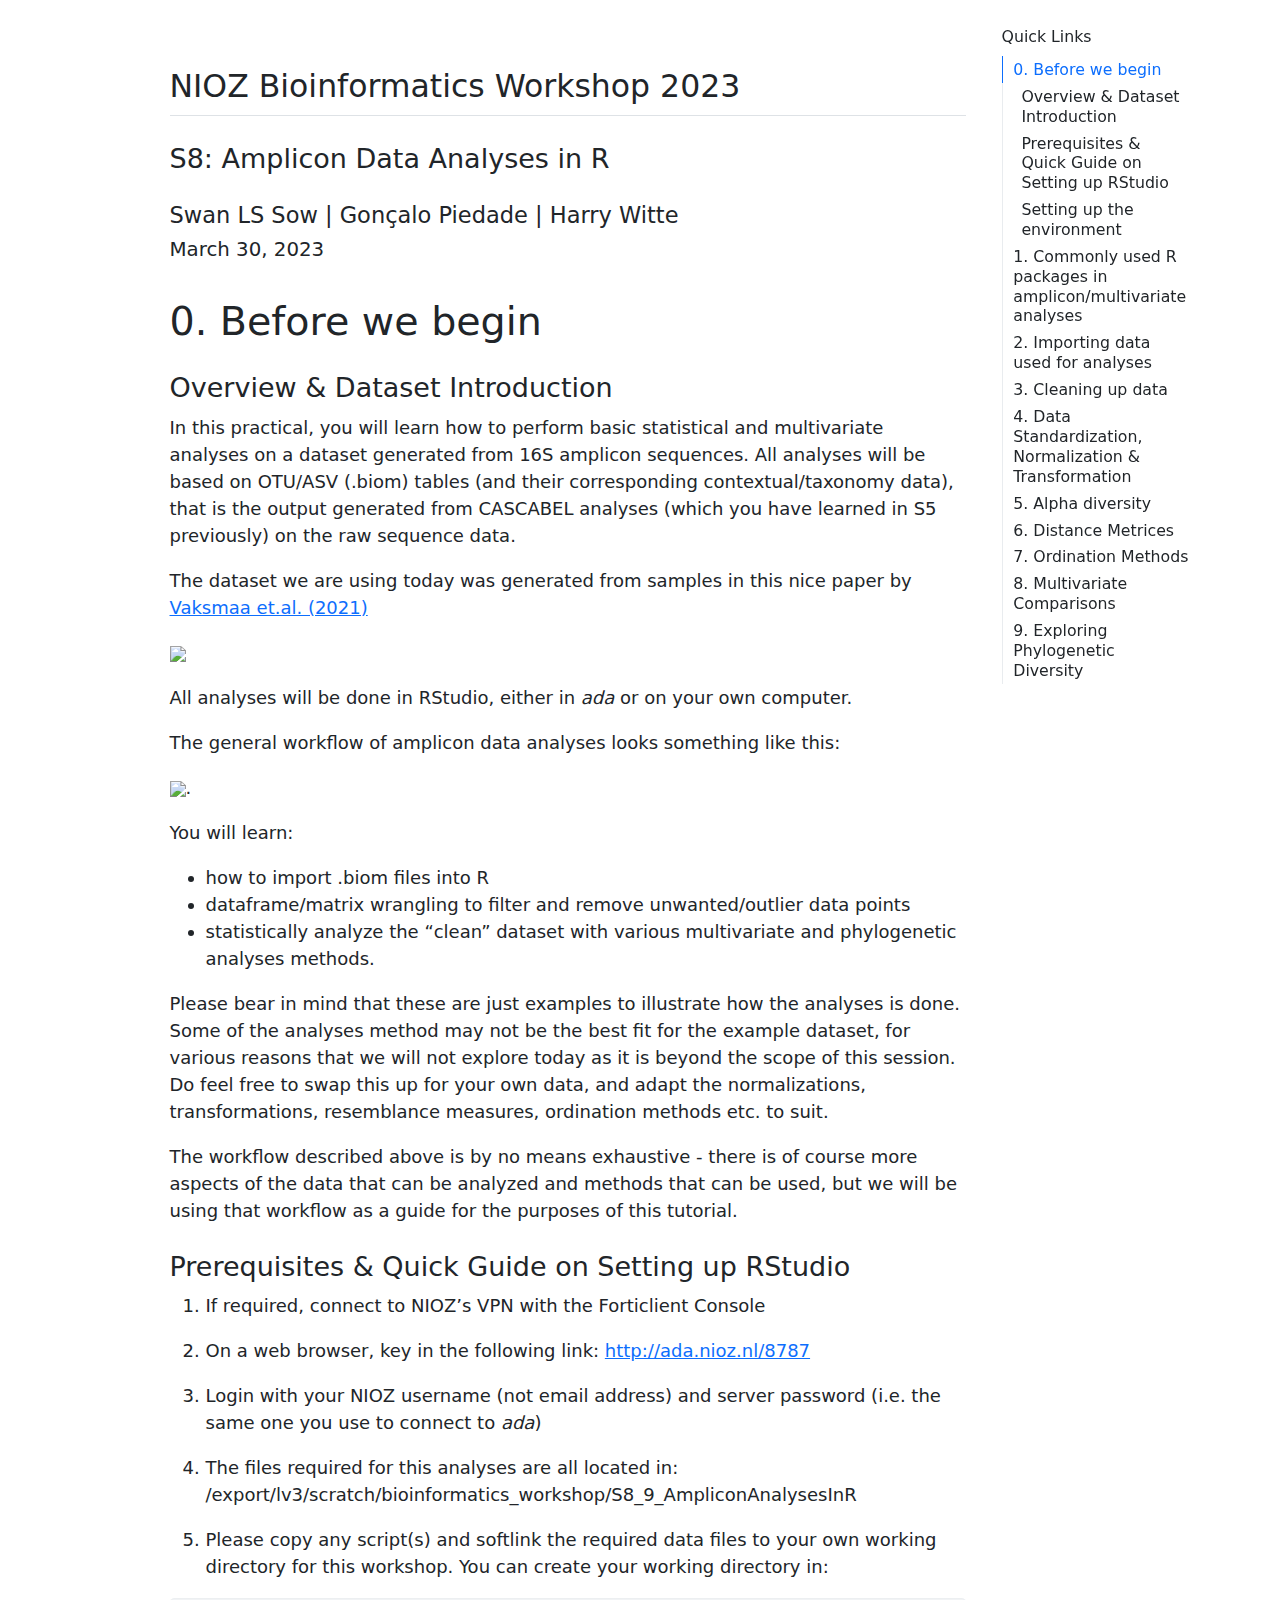
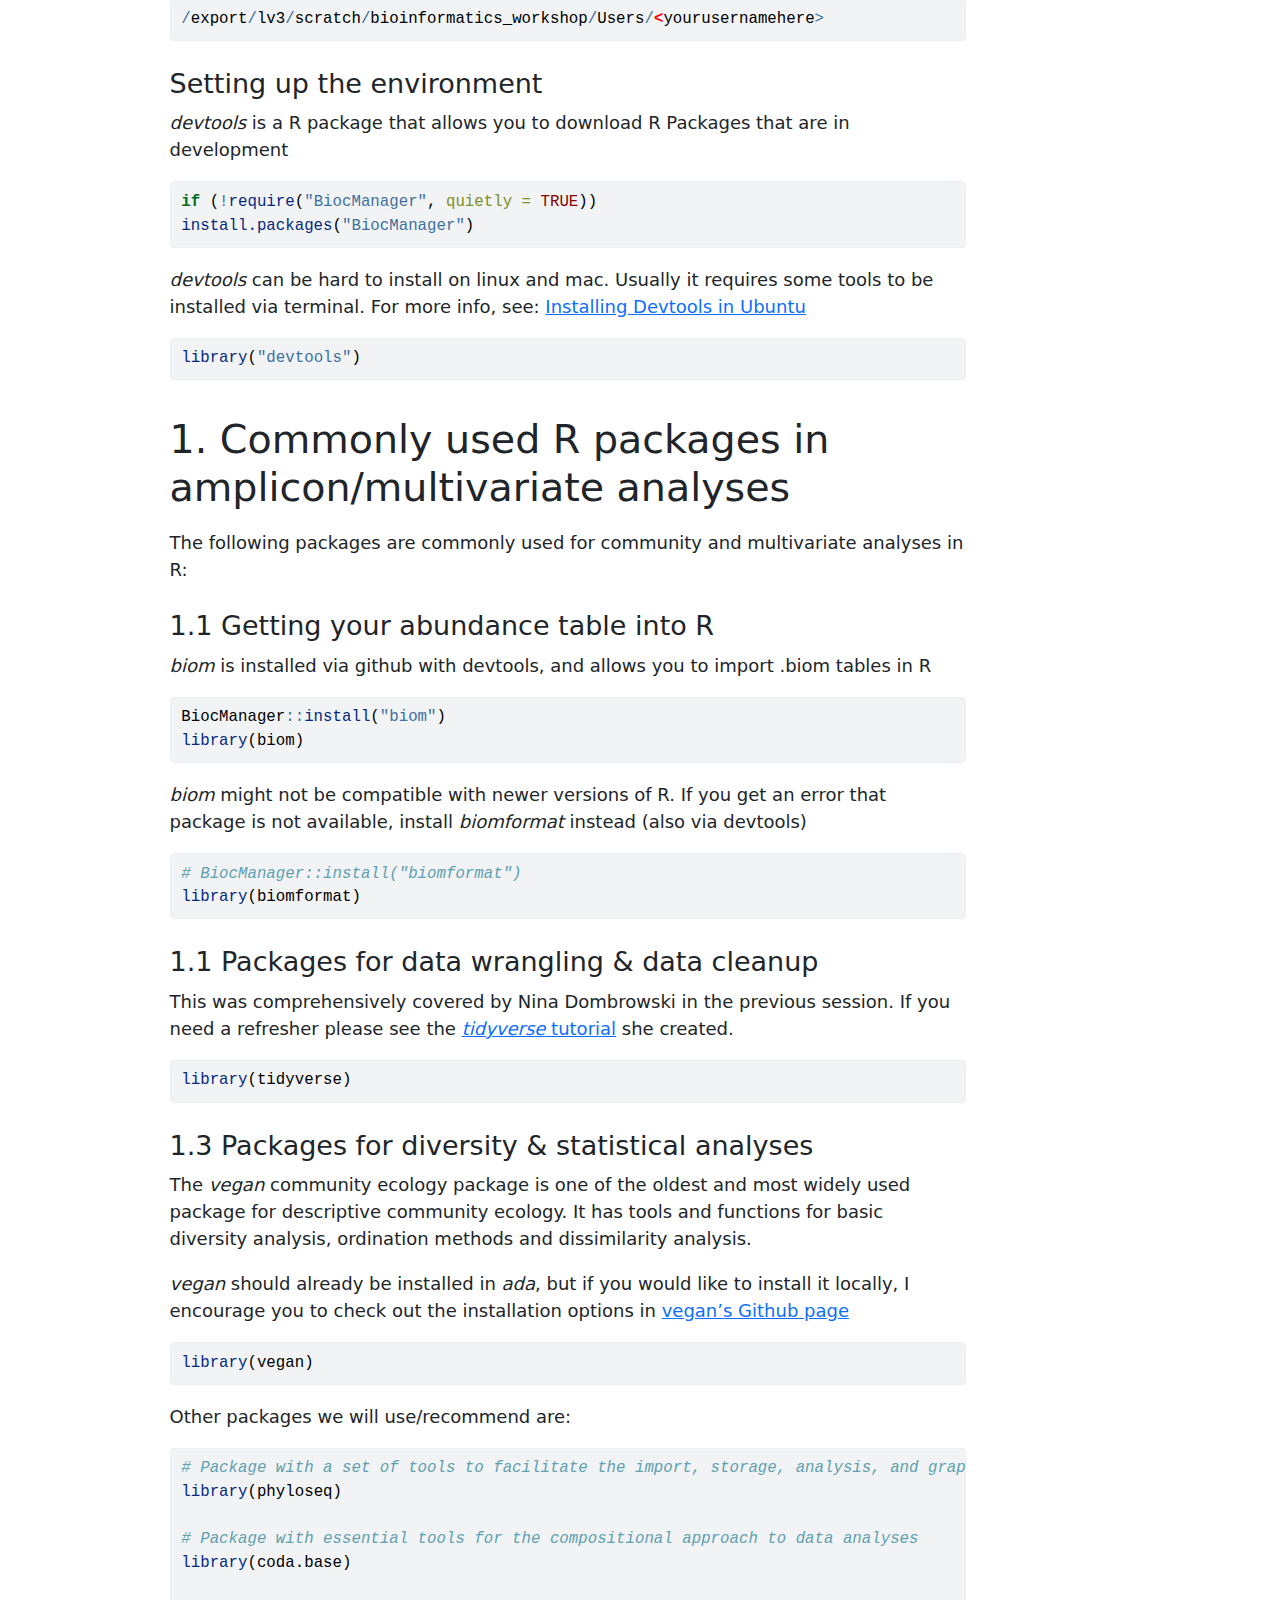
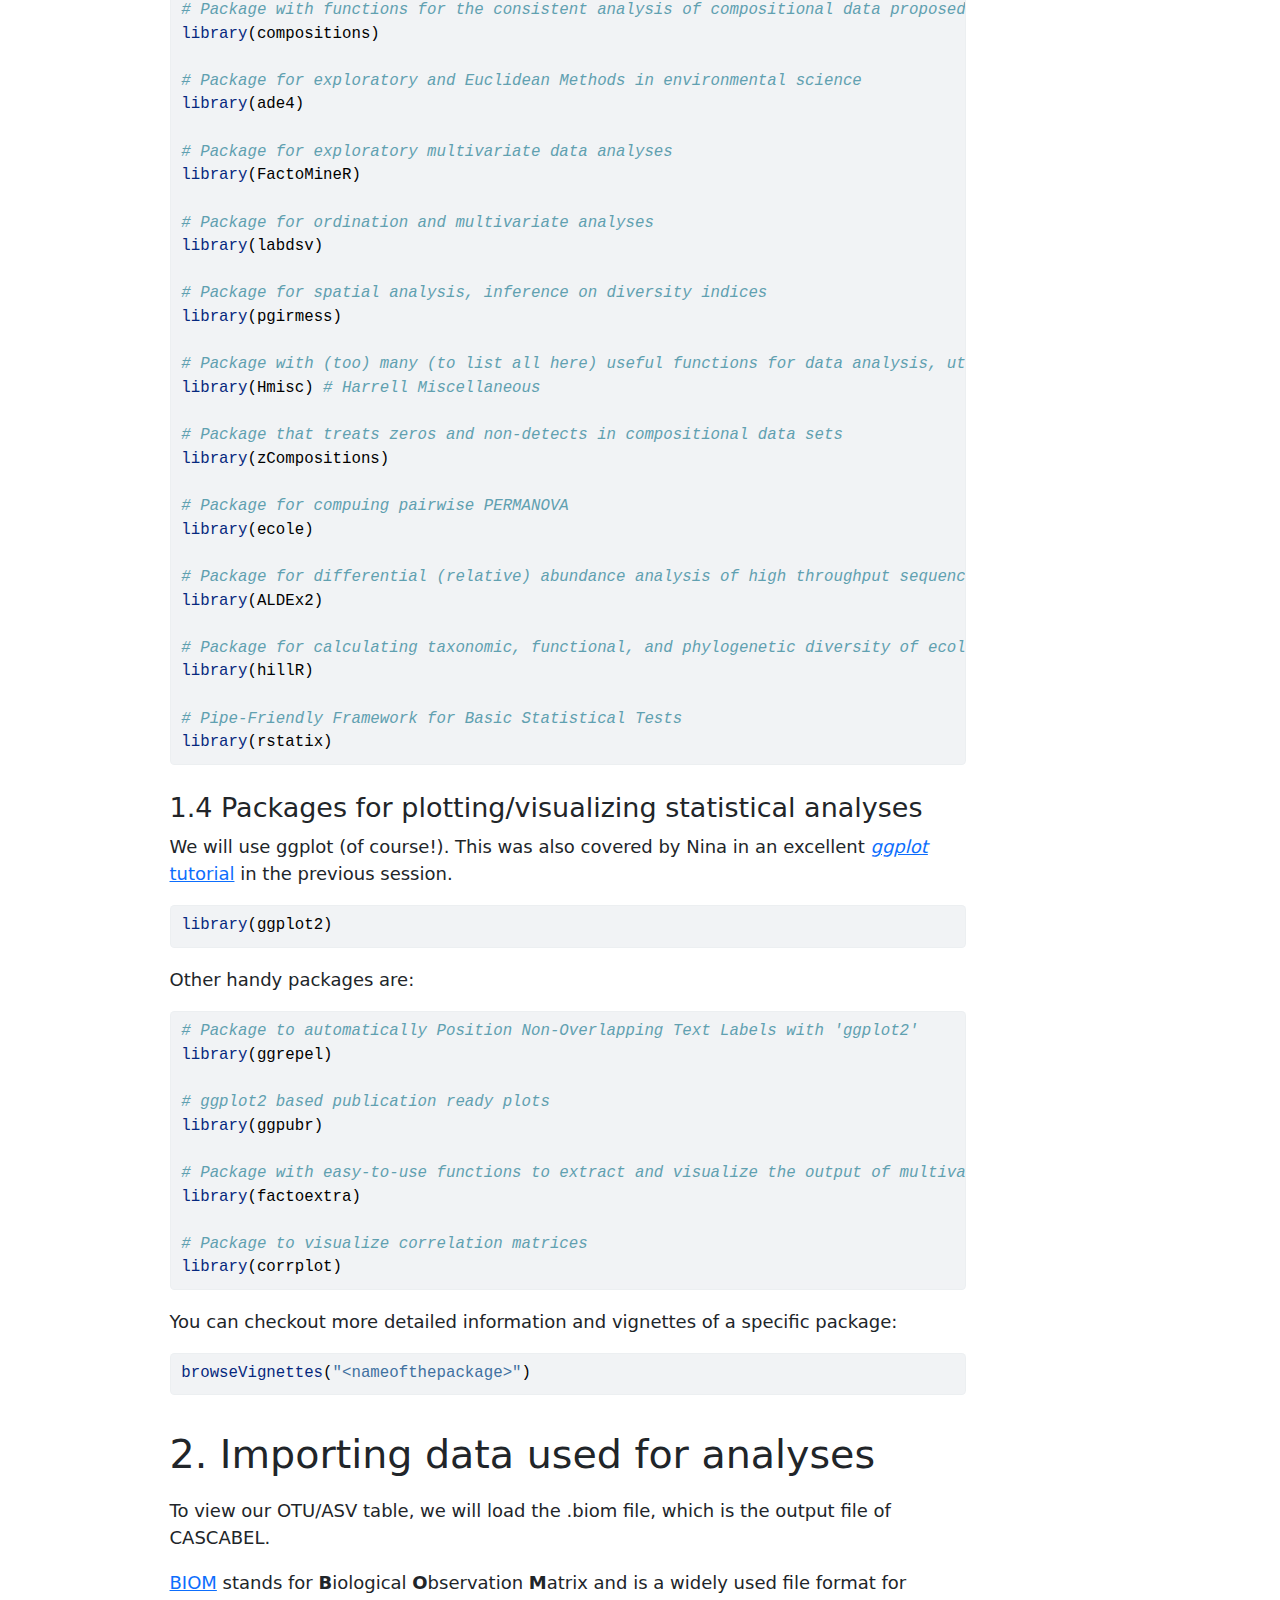
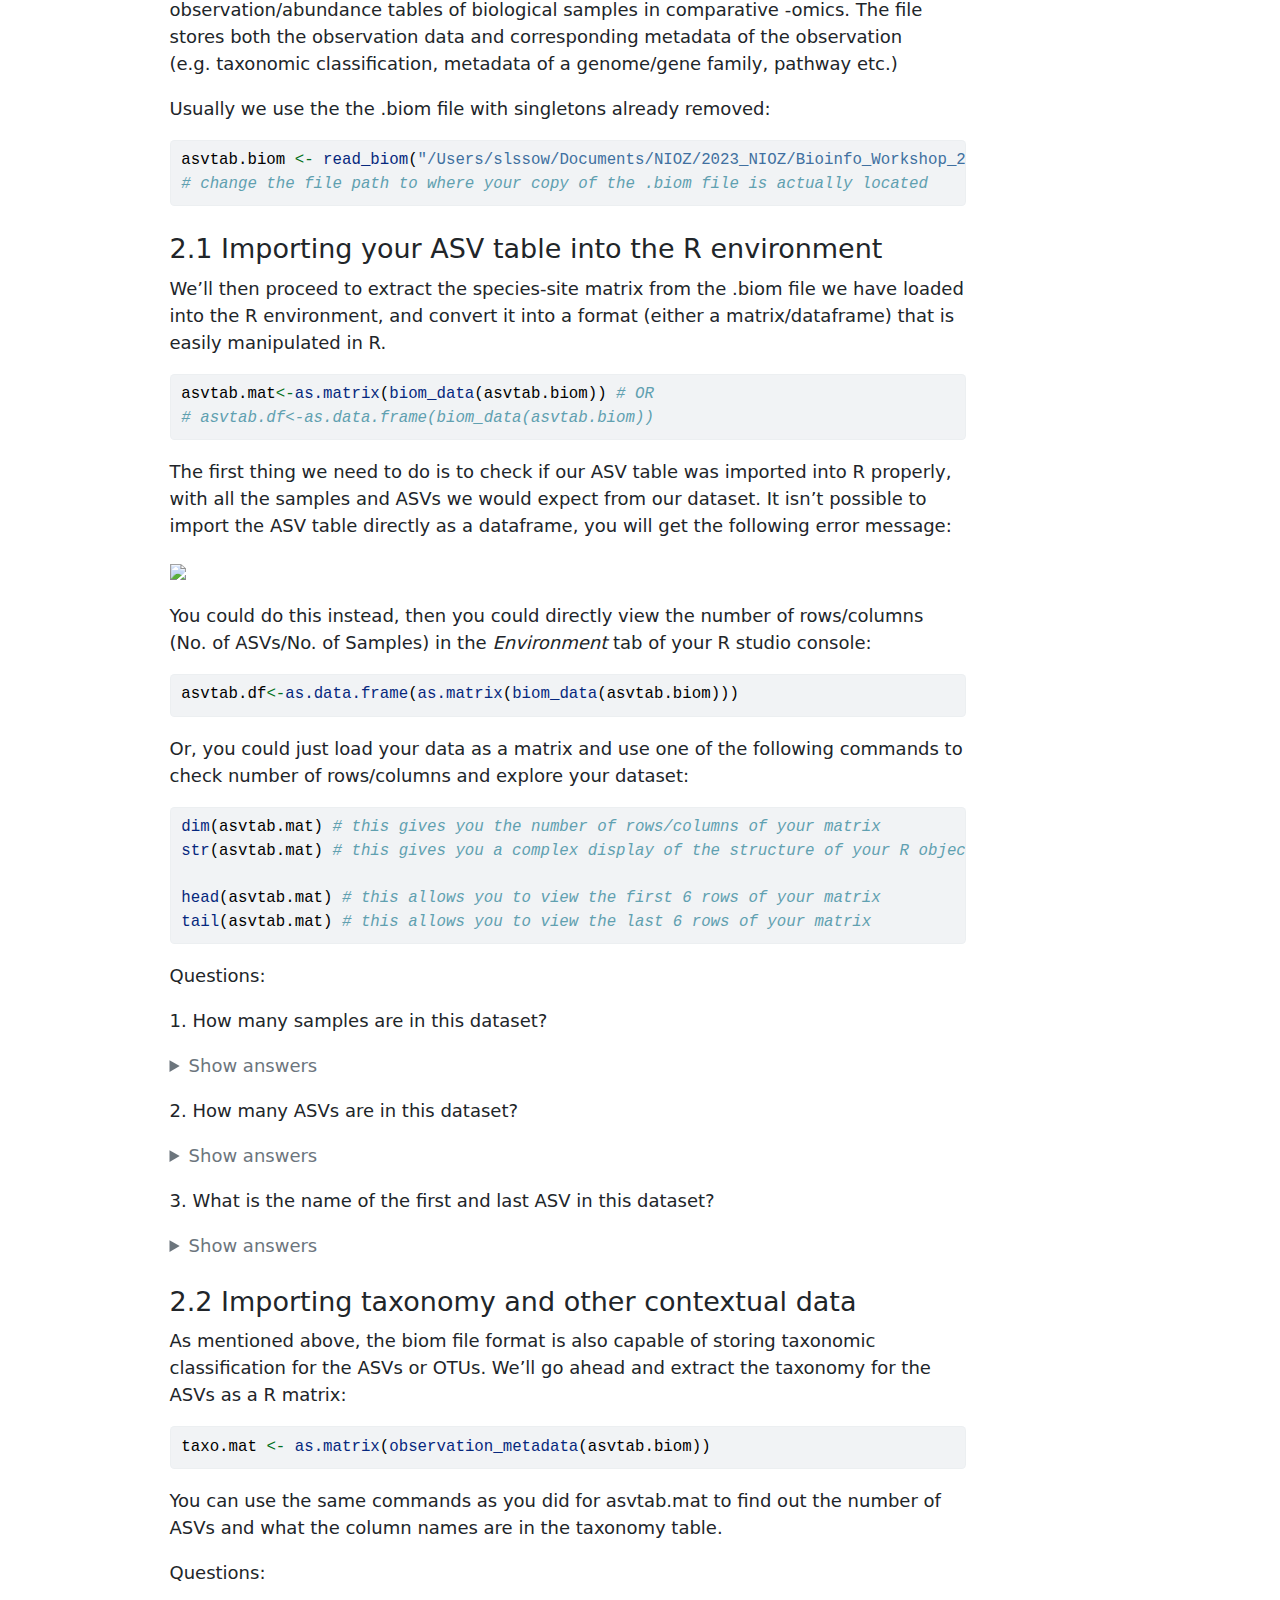
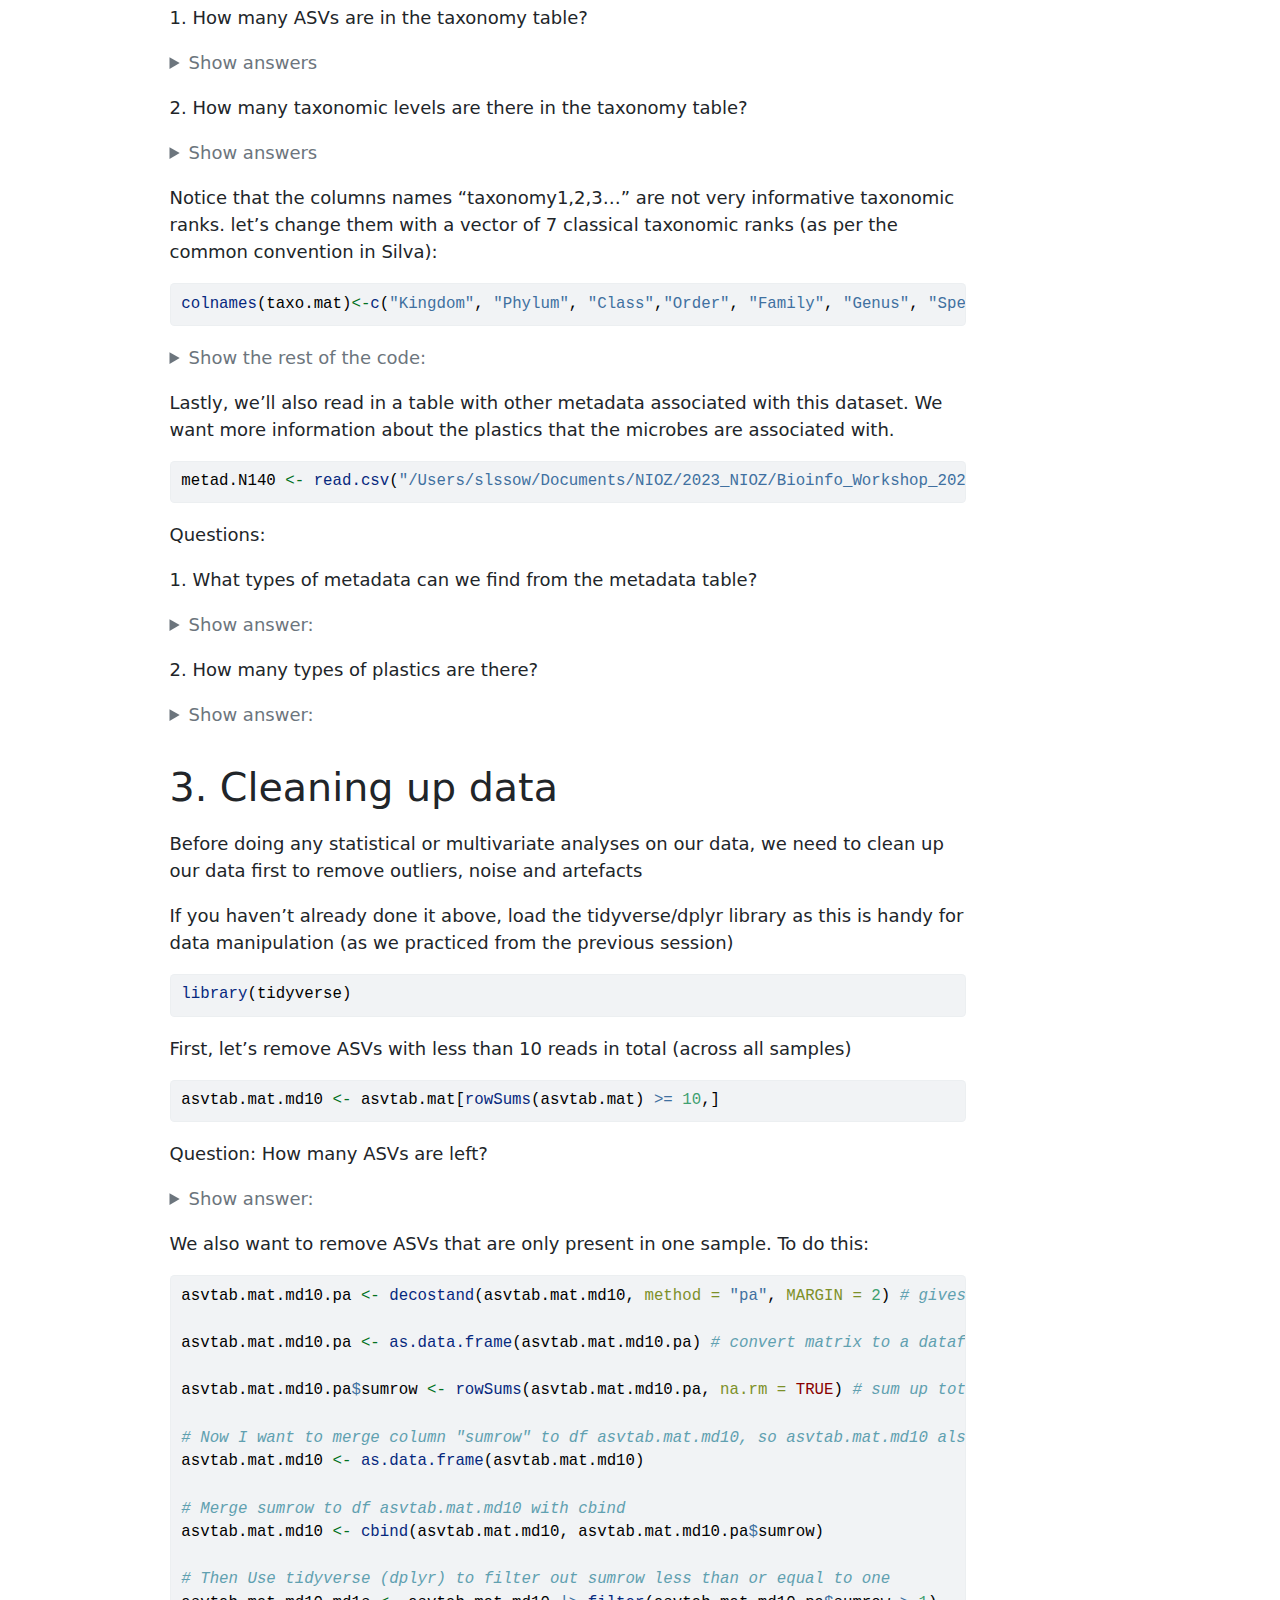
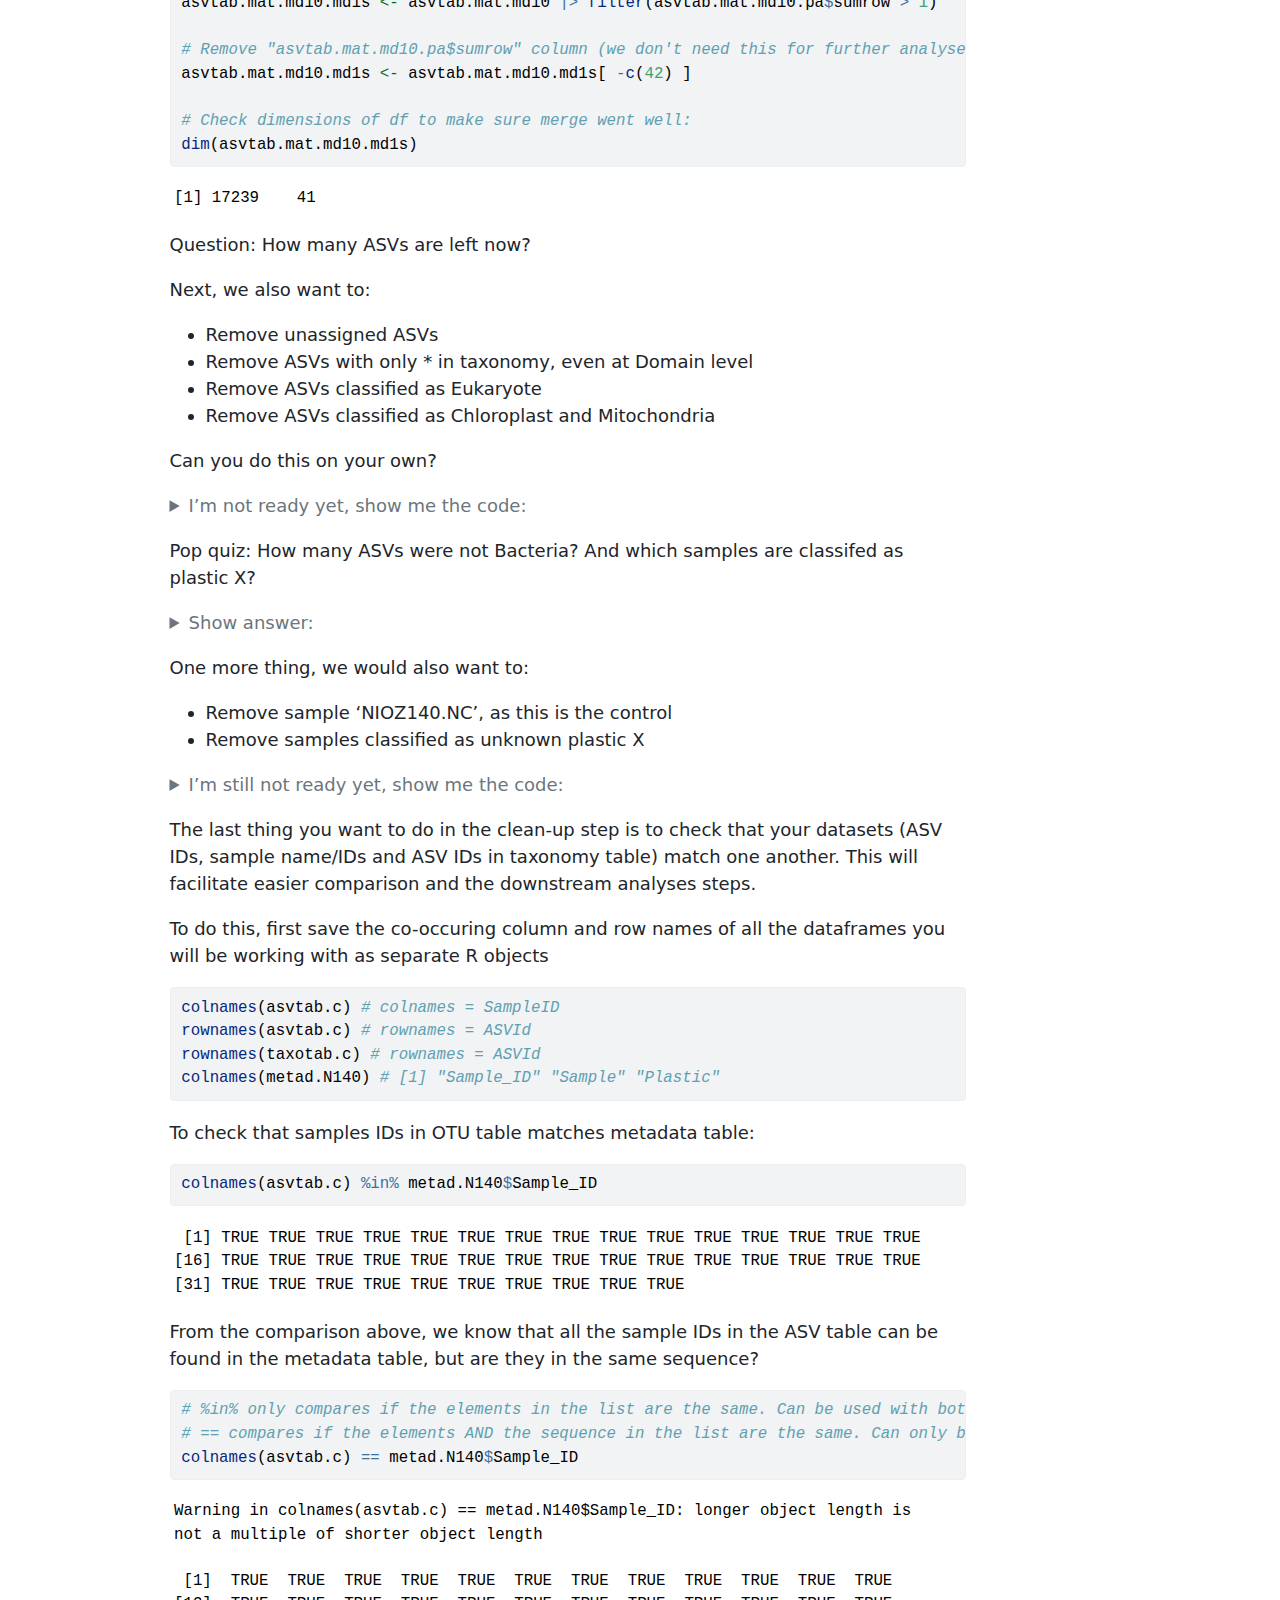
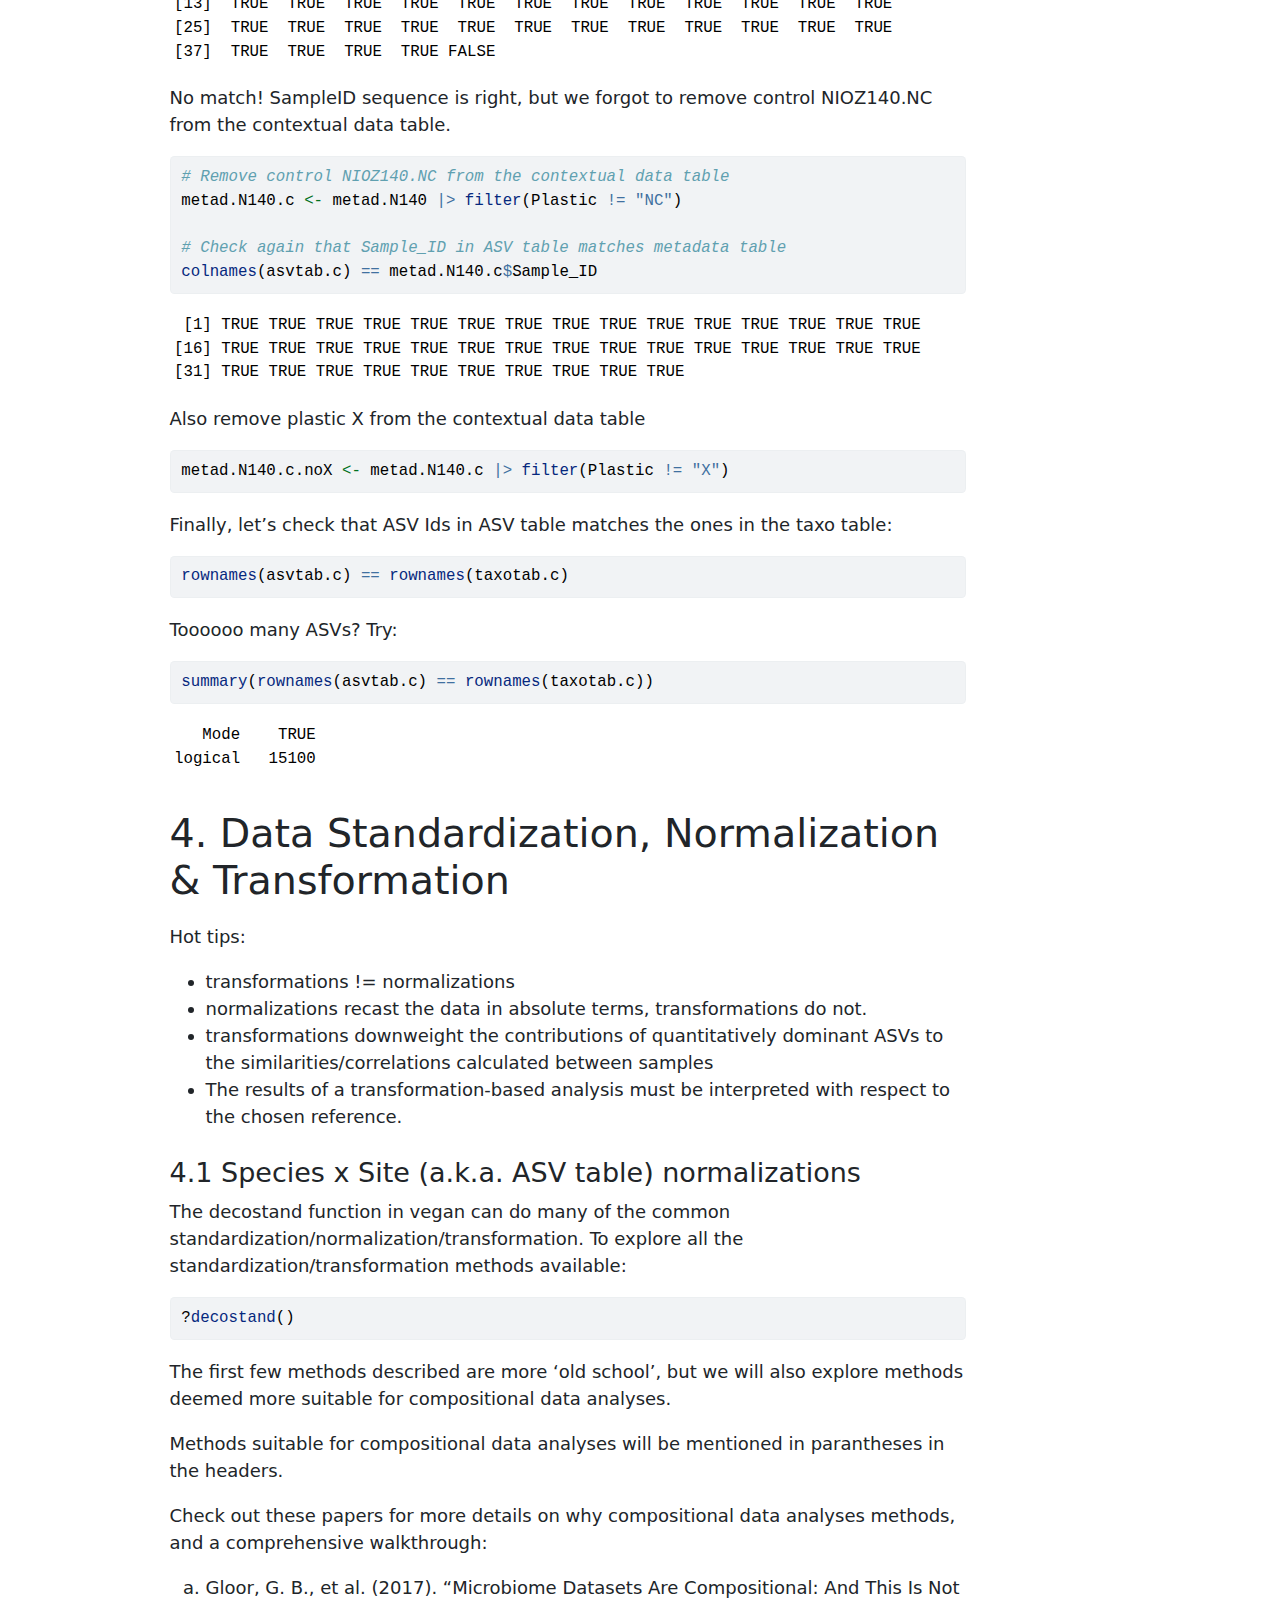
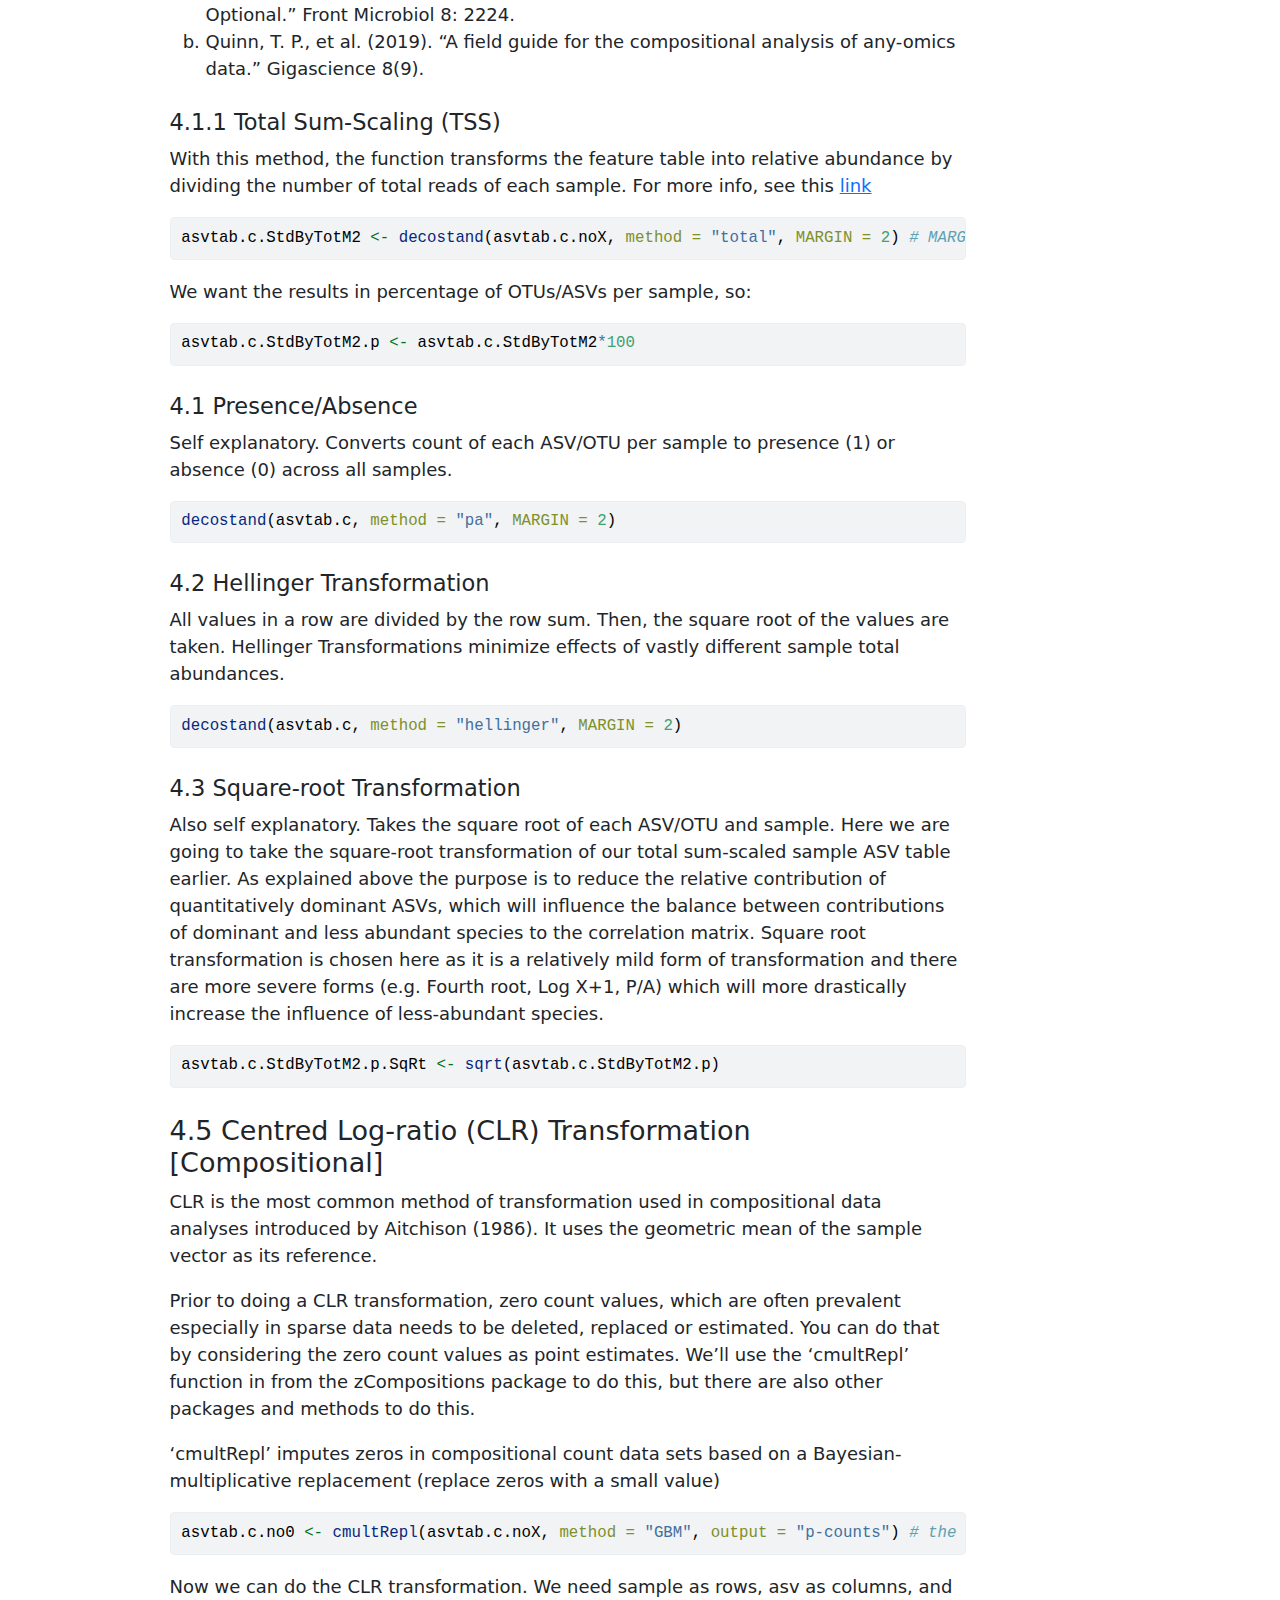
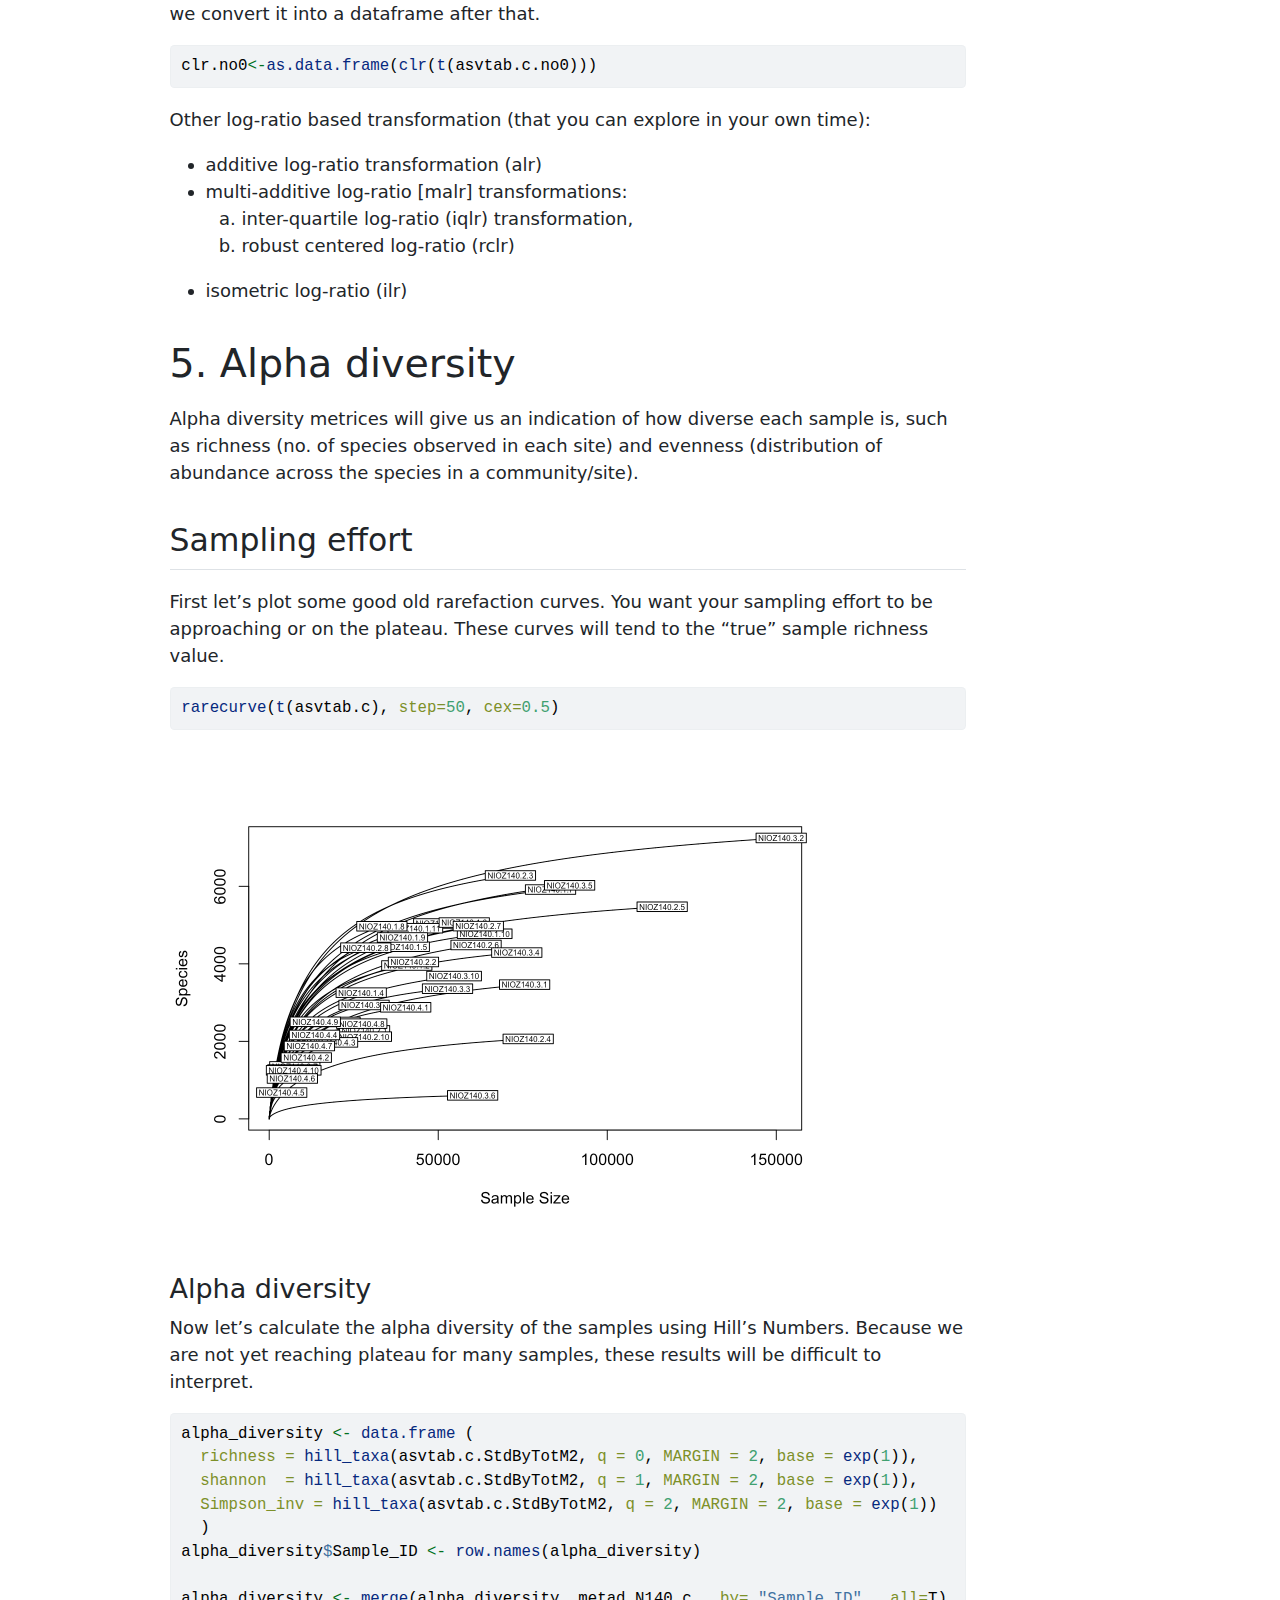
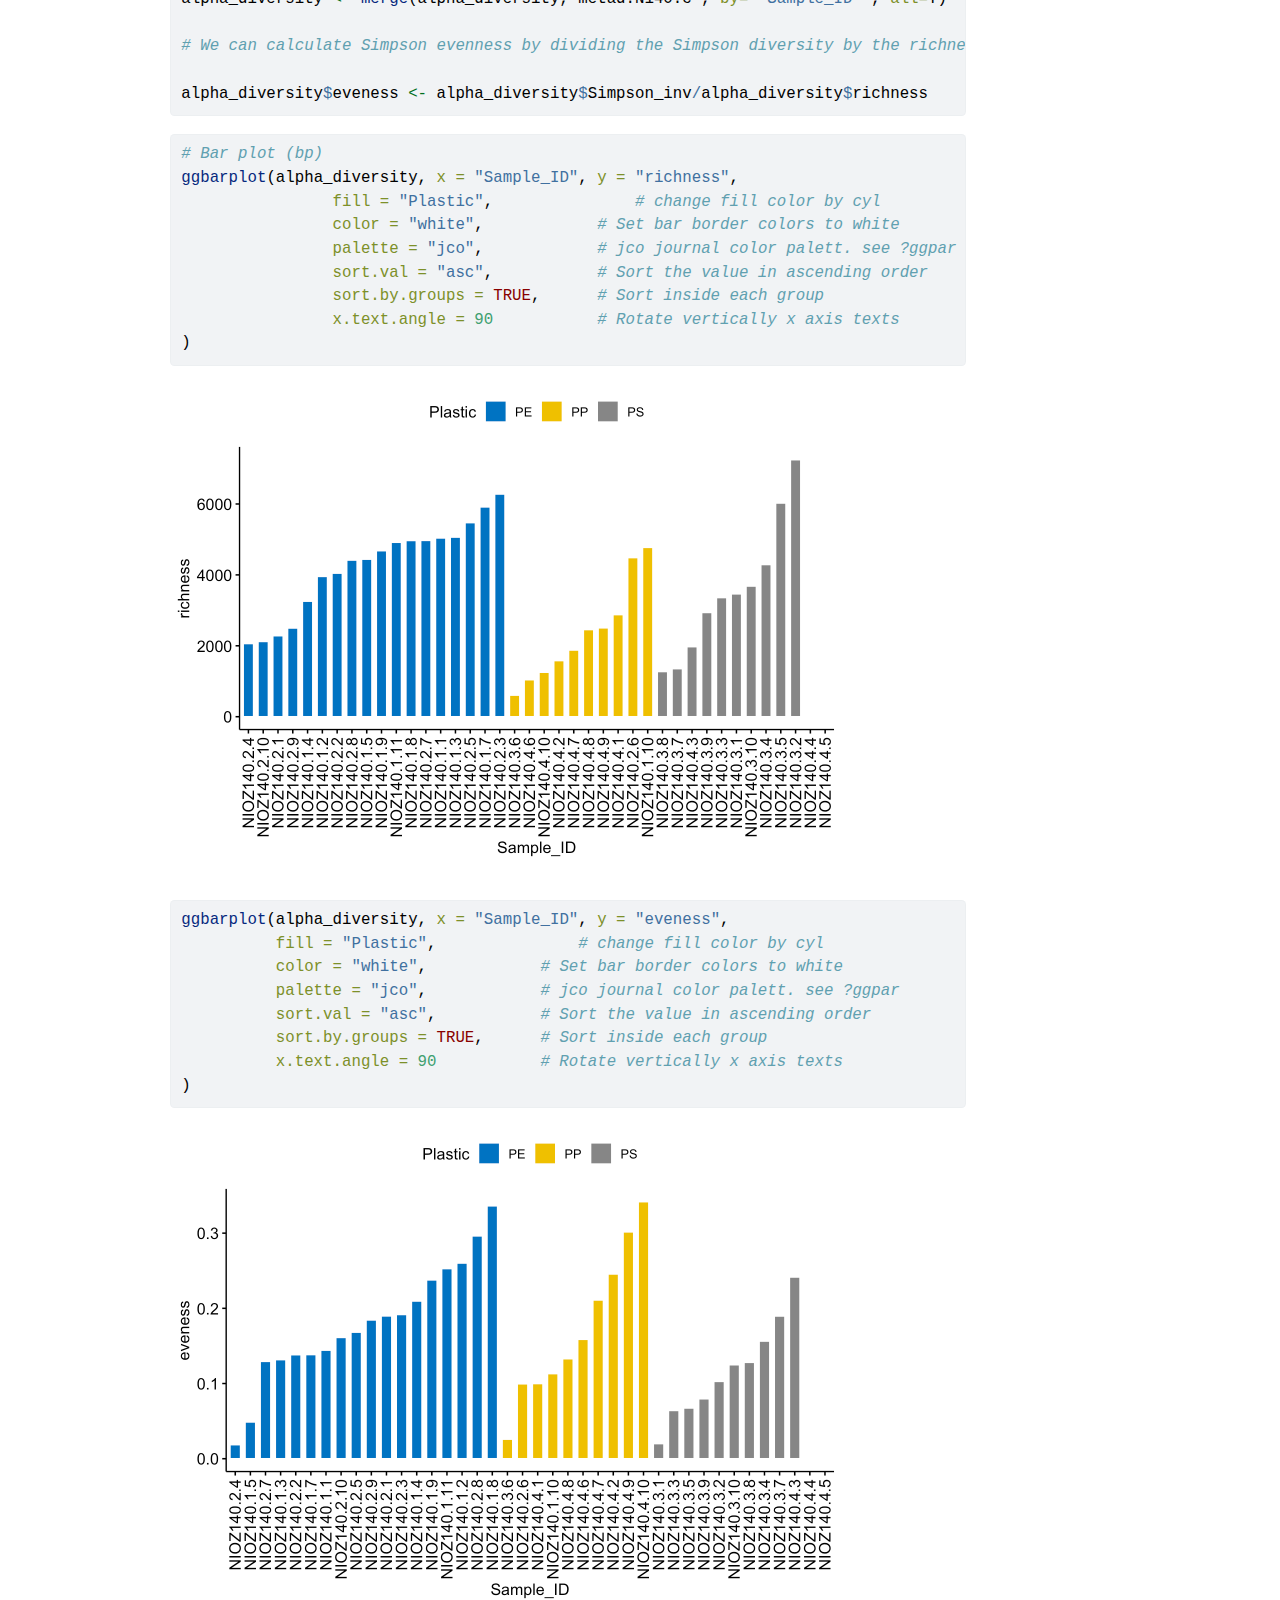
==== commit 0c616559: "Push5" ====
--- a/docs/index.html
+++ b/docs/index.html
@@ -2,7 +2,7 @@
 <html xmlns="http://www.w3.org/1999/xhtml" lang="en" xml:lang="en"><head>
 
 <meta charset="utf-8">
-<meta name="generator" content="quarto-1.3.294">
+<meta name="generator" content="quarto-1.2.269">
 
 <meta name="viewport" content="width=device-width, initial-scale=1.0, user-scalable=yes">
 
@@ -18,10 +18,9 @@
 ul.task-list{list-style: none;}
 ul.task-list li input[type="checkbox"] {
   width: 0.8em;
-  margin: 0 0.8em 0.2em -1em; /* quarto-specific, see https://github.com/quarto-dev/quarto-cli/issues/4556 */ 
+  margin: 0 0.8em 0.2em -1.6em;
   vertical-align: middle;
 }
-/* CSS for syntax highlighting */
 pre > code.sourceCode { white-space: pre; position: relative; }
 pre > code.sourceCode > span { display: inline-block; line-height: 1.25; }
 pre > code.sourceCode > span:empty { height: 1.2em; }
@@ -48,13 +47,43 @@
     -khtml-user-select: none; -moz-user-select: none;
     -ms-user-select: none; user-select: none;
     padding: 0 4px; width: 4em;
+    color: #aaaaaa;
   }
-pre.numberSource { margin-left: 3em;  padding-left: 4px; }
+pre.numberSource { margin-left: 3em; border-left: 1px solid #aaaaaa;  padding-left: 4px; }
 div.sourceCode
   {   }
 @media screen {
 pre > code.sourceCode > span > a:first-child::before { text-decoration: underline; }
 }
+code span.al { color: #ff0000; font-weight: bold; } /* Alert */
+code span.an { color: #60a0b0; font-weight: bold; font-style: italic; } /* Annotation */
+code span.at { color: #7d9029; } /* Attribute */
+code span.bn { color: #40a070; } /* BaseN */
+code span.bu { color: #008000; } /* BuiltIn */
+code span.cf { color: #007020; font-weight: bold; } /* ControlFlow */
+code span.ch { color: #4070a0; } /* Char */
+code span.cn { color: #880000; } /* Constant */
+code span.co { color: #60a0b0; font-style: italic; } /* Comment */
+code span.cv { color: #60a0b0; font-weight: bold; font-style: italic; } /* CommentVar */
+code span.do { color: #ba2121; font-style: italic; } /* Documentation */
+code span.dt { color: #902000; } /* DataType */
+code span.dv { color: #40a070; } /* DecVal */
+code span.er { color: #ff0000; font-weight: bold; } /* Error */
+code span.ex { } /* Extension */
+code span.fl { color: #40a070; } /* Float */
+code span.fu { color: #06287e; } /* Function */
+code span.im { color: #008000; font-weight: bold; } /* Import */
+code span.in { color: #60a0b0; font-weight: bold; font-style: italic; } /* Information */
+code span.kw { color: #007020; font-weight: bold; } /* Keyword */
+code span.op { color: #666666; } /* Operator */
+code span.ot { color: #007020; } /* Other */
+code span.pp { color: #bc7a00; } /* Preprocessor */
+code span.sc { color: #4070a0; } /* SpecialChar */
+code span.ss { color: #bb6688; } /* SpecialString */
+code span.st { color: #4070a0; } /* String */
+code span.va { color: #19177c; } /* Variable */
+code span.vs { color: #4070a0; } /* VerbatimString */
+code span.wa { color: #60a0b0; font-weight: bold; font-style: italic; } /* Warning */
 </style>
 
 
@@ -105,16 +134,14 @@
 <!-- margin-sidebar -->
     <div id="quarto-margin-sidebar" class="sidebar margin-sidebar">
         <nav id="TOC" role="doc-toc" class="toc-active">
-    <h2 id="toc-title">On this page</h2>
+    <h2 id="toc-title">Quick Links</h2>
    
   <ul>
-  <li><a href="#nioz-bioinformatics-workshop-2023" id="toc-nioz-bioinformatics-workshop-2023" class="nav-link active" data-scroll-target="#nioz-bioinformatics-workshop-2023">NIOZ Bioinformatics Workshop 2023</a></li>
-  <li><a href="#s8-amplicon-data-analyses-in-r" id="toc-s8-amplicon-data-analyses-in-r" class="nav-link" data-scroll-target="#s8-amplicon-data-analyses-in-r">S8: Amplicon Data Analyses in R</a></li>
-  <li><a href="#before-we-begin" id="toc-before-we-begin" class="nav-link" data-scroll-target="#before-we-begin">0. Before we begin</a>
+  <li><a href="#before-we-begin" id="toc-before-we-begin" class="nav-link active" data-scroll-target="#before-we-begin">0. Before we begin</a>
   <ul class="collapse">
-  <li><a href="#overview-dataset-introduction" id="toc-overview-dataset-introduction" class="nav-link" data-scroll-target="#overview-dataset-introduction">0.1 Overview, Dataset Introduction</a></li>
-  <li><a href="#prerequisites-quick-guide-on-setting-up-rstudio" id="toc-prerequisites-quick-guide-on-setting-up-rstudio" class="nav-link" data-scroll-target="#prerequisites-quick-guide-on-setting-up-rstudio">0.2 Prerequisites &amp; Quick Guide on Setting up RStudio</a></li>
-  <li><a href="#setting-up-the-environment" id="toc-setting-up-the-environment" class="nav-link" data-scroll-target="#setting-up-the-environment">0.3 Setting up the environment</a></li>
+  <li><a href="#overview-dataset-introduction" id="toc-overview-dataset-introduction" class="nav-link" data-scroll-target="#overview-dataset-introduction">Overview &amp; Dataset Introduction</a></li>
+  <li><a href="#prerequisites-quick-guide-on-setting-up-rstudio" id="toc-prerequisites-quick-guide-on-setting-up-rstudio" class="nav-link" data-scroll-target="#prerequisites-quick-guide-on-setting-up-rstudio">Prerequisites &amp; Quick Guide on Setting up RStudio</a></li>
+  <li><a href="#setting-up-the-environment" id="toc-setting-up-the-environment" class="nav-link" data-scroll-target="#setting-up-the-environment">Setting up the environment</a></li>
   </ul></li>
   <li><a href="#commonly-used-r-packages-in-ampliconmultivariate-analyses" id="toc-commonly-used-r-packages-in-ampliconmultivariate-analyses" class="nav-link" data-scroll-target="#commonly-used-r-packages-in-ampliconmultivariate-analyses">1. Commonly used R packages in amplicon/multivariate analyses</a>
   <ul class="collapse">
@@ -129,30 +156,36 @@
   <li><a href="#importing-taxonomy-and-other-contextual-data" id="toc-importing-taxonomy-and-other-contextual-data" class="nav-link" data-scroll-target="#importing-taxonomy-and-other-contextual-data">2.2 Importing taxonomy and other contextual data</a></li>
   </ul></li>
   <li><a href="#cleaning-up-data" id="toc-cleaning-up-data" class="nav-link" data-scroll-target="#cleaning-up-data">3. Cleaning up data</a></li>
-  <li><a href="#data-standardizationnormalization-transformation" id="toc-data-standardizationnormalization-transformation" class="nav-link" data-scroll-target="#data-standardizationnormalization-transformation">4. Data Standardization/Normalization &amp; Transformation</a>
+  <li><a href="#data-standardization-normalization-transformation" id="toc-data-standardization-normalization-transformation" class="nav-link" data-scroll-target="#data-standardization-normalization-transformation">4. Data Standardization, Normalization &amp; Transformation</a>
   <ul class="collapse">
-  <li><a href="#species-x-site-aka-asv-table-normalizations" id="toc-species-x-site-aka-asv-table-normalizations" class="nav-link" data-scroll-target="#species-x-site-aka-asv-table-normalizations">4.1 Species x Site (aka ASV table) normalizations</a></li>
+  <li><a href="#species-x-site-a.k.a.-asv-table-normalizations" id="toc-species-x-site-a.k.a.-asv-table-normalizations" class="nav-link" data-scroll-target="#species-x-site-a.k.a.-asv-table-normalizations">4.1 Species x Site (a.k.a. ASV table) normalizations</a></li>
   <li><a href="#centred-log-ratio-clr-transformation-compositional" id="toc-centred-log-ratio-clr-transformation-compositional" class="nav-link" data-scroll-target="#centred-log-ratio-clr-transformation-compositional">4.5 Centred Log-ratio (CLR) Transformation [Compositional]</a></li>
   </ul></li>
-  <li><a href="#distance-metrices" id="toc-distance-metrices" class="nav-link" data-scroll-target="#distance-metrices">5. Distance Metrices</a></li>
-  <li><a href="#alpha-diversity" id="toc-alpha-diversity" class="nav-link" data-scroll-target="#alpha-diversity">6. Alpha diversity</a></li>
+  <li><a href="#alpha-diversity" id="toc-alpha-diversity" class="nav-link" data-scroll-target="#alpha-diversity">5. Alpha diversity</a>
+  <ul class="collapse">
+  <li><a href="#sampling-effort" id="toc-sampling-effort" class="nav-link" data-scroll-target="#sampling-effort">Sampling effort</a>
+  <ul class="collapse">
+  <li><a href="#alpha-diversity-1" id="toc-alpha-diversity-1" class="nav-link" data-scroll-target="#alpha-diversity-1">Alpha diversity</a></li>
+  <li><a href="#phylogenetic-alpha-diversity" id="toc-phylogenetic-alpha-diversity" class="nav-link" data-scroll-target="#phylogenetic-alpha-diversity">Phylogenetic alpha Diversity</a></li>
+  </ul></li>
+  </ul></li>
+  <li><a href="#distance-metrices" id="toc-distance-metrices" class="nav-link" data-scroll-target="#distance-metrices">6. Distance Metrices</a></li>
   <li><a href="#ordination-methods" id="toc-ordination-methods" class="nav-link" data-scroll-target="#ordination-methods">7. Ordination Methods</a>
   <ul class="collapse">
   <li><a href="#nmds" id="toc-nmds" class="nav-link" data-scroll-target="#nmds">7.1 nMDS</a></li>
-  <li><a href="#pca-compositional" id="toc-pca-compositional" class="nav-link" data-scroll-target="#pca-compositional">7.2 PCA [Compositional]</a></li>
+  <li><a href="#pca-compositional" id="toc-pca-compositional" class="nav-link" data-scroll-target="#pca-compositional">7.2 PCA (Compositional)</a></li>
   <li><a href="#pcoa" id="toc-pcoa" class="nav-link" data-scroll-target="#pcoa">7.3 PCoA</a></li>
   </ul></li>
   <li><a href="#multivariate-comparisons" id="toc-multivariate-comparisons" class="nav-link" data-scroll-target="#multivariate-comparisons">8. Multivariate Comparisons</a>
   <ul class="collapse">
-  <li><a href="#analysis-of-variance-anova---parametric" id="toc-analysis-of-variance-anova---parametric" class="nav-link" data-scroll-target="#analysis-of-variance-anova---parametric">8.1 Analysis of Variance (ANOVA - Parametric)</a></li>
   <li><a href="#permutational-multivariate-analysis-of-variance-using-distance-matrices-permanova" id="toc-permutational-multivariate-analysis-of-variance-using-distance-matrices-permanova" class="nav-link" data-scroll-target="#permutational-multivariate-analysis-of-variance-using-distance-matrices-permanova">8.2 Permutational Multivariate Analysis of Variance Using Distance Matrices (PERMANOVA)</a></li>
   <li><a href="#test-of-homogeneity-of-dispersions-permdisp" id="toc-test-of-homogeneity-of-dispersions-permdisp" class="nav-link" data-scroll-target="#test-of-homogeneity-of-dispersions-permdisp">8.3 Test of homogeneity of dispersions (PERMDISP)</a></li>
+  <li><a href="#analysis-of-similarity-anosim---non-parametric" id="toc-analysis-of-similarity-anosim---non-parametric" class="nav-link" data-scroll-target="#analysis-of-similarity-anosim---non-parametric">8.4 Analysis of Similarity (ANOSIM - Non Parametric)</a></li>
   </ul></li>
-  <li><a href="#exploring-phylogenetic-diversity---plotting-abundances-with-phyloseq" id="toc-exploring-phylogenetic-diversity---plotting-abundances-with-phyloseq" class="nav-link" data-scroll-target="#exploring-phylogenetic-diversity---plotting-abundances-with-phyloseq">9. Exploring Phylogenetic Diversity - Plotting Abundances with <i>Phyloseq</i></a></li>
-  <li><a href="#extra-stuff" id="toc-extra-stuff" class="nav-link" data-scroll-target="#extra-stuff">EXTRA STUFF</a>
+  <li><a href="#exploring-phylogenetic-diversity" id="toc-exploring-phylogenetic-diversity" class="nav-link" data-scroll-target="#exploring-phylogenetic-diversity">9. Exploring Phylogenetic Diversity</a>
   <ul class="collapse">
-  <li><a href="#analysis-of-similarity-anosim---non-parametric" id="toc-analysis-of-similarity-anosim---non-parametric" class="nav-link" data-scroll-target="#analysis-of-similarity-anosim---non-parametric">7.6 Analysis of Similarity (ANOSIM - Non Parametric)</a></li>
-  <li><a href="#simper" id="toc-simper" class="nav-link" data-scroll-target="#simper">SIMPER</a></li>
+  <li><a href="#more-interesting-materials-and-references" id="toc-more-interesting-materials-and-references" class="nav-link" data-scroll-target="#more-interesting-materials-and-references">More interesting materials and references</a></li>
+  <li><a href="#session-info" id="toc-session-info" class="nav-link" data-scroll-target="#session-info">Session Info</a></li>
   </ul></li>
   </ul>
 </nav>
@@ -162,42 +195,44 @@
 
 
 
-<section id="nioz-bioinformatics-workshop-2023" class="level2">
-<h2 class="anchored" data-anchor-id="nioz-bioinformatics-workshop-2023">NIOZ Bioinformatics Workshop 2023</h2>
-</section>
-<section id="s8-amplicon-data-analyses-in-r" class="level2">
-<h2 class="anchored" data-anchor-id="s8-amplicon-data-analyses-in-r">S8: Amplicon Data Analyses in R</h2>
-<section id="swan-ls-sow-gonçalo-piedade-harry-witte" class="level4">
-<h4 class="anchored" data-anchor-id="swan-ls-sow-gonçalo-piedade-harry-witte">Swan LS Sow, Gonçalo Piedade, Harry Witte</h4>
-<section id="march-30-2023" class="level5">
-<h5 class="anchored" data-anchor-id="march-30-2023">March 30, 2023</h5>
+<section id="nioz-bioinformatics-workshop-2023" class="level2 unnumbered unlisted">
+<h2 class="unnumbered unlisted anchored" data-anchor-id="nioz-bioinformatics-workshop-2023">NIOZ Bioinformatics Workshop 2023</h2>
+<section id="s8-amplicon-data-analyses-in-r" class="level3 unnumbered unlisted">
+<h3 class="unnumbered unlisted anchored" data-anchor-id="s8-amplicon-data-analyses-in-r">S8: Amplicon Data Analyses in R</h3>
+<section id="swan-ls-sow-gonçalo-piedade-harry-witte" class="level4 unnumbered unlisted">
+<h4 class="unnumbered unlisted anchored" data-anchor-id="swan-ls-sow-gonçalo-piedade-harry-witte">Swan LS Sow | Gonçalo Piedade | Harry Witte</h4>
+<section id="march-30-2023" class="level5 unnumbered unlisted">
+<h5 class="unnumbered unlisted anchored" data-anchor-id="march-30-2023">March 30, 2023</h5>
+</section>
 </section>
 </section>
 </section>
 <section id="before-we-begin" class="level1">
 <h1>0. Before we begin</h1>
 <section id="overview-dataset-introduction" class="level3">
-<h3 class="anchored" data-anchor-id="overview-dataset-introduction">0.1 Overview, Dataset Introduction</h3>
+<h3 class="anchored" data-anchor-id="overview-dataset-introduction">Overview &amp; Dataset Introduction</h3>
 <p>In this practical, you will learn how to perform basic statistical and multivariate analyses on a dataset generated from 16S amplicon sequences. All analyses will be based on OTU/ASV (.biom) tables (and their corresponding contextual/taxonomy data), that is the output generated from CASCABEL analyses (which you have learned in S5 previously) on the raw sequence data.</p>
+<p>The dataset we are using today was generated from samples in this nice paper by <a href="https://www.frontiersin.org/articles/10.3389/fmicb.2021.673553/full">Vaksmaa et.al. (2021)</a></p>
+<p><img src="https://user-images.githubusercontent.com/25445935/228508123-37a4d3e6-3d87-4fc9-bd3c-4f8b1d40f1f5.png" height="300"></p>
 <p>All analyses will be done in RStudio, either in <em>ada</em> or on your own computer.</p>
+<p>The general workflow of amplicon data analyses looks something like this:</p>
+<p><img src="https://user-images.githubusercontent.com/25445935/228508141-aa824f33-28ee-4e7f-9cf9-e7c55f5636a2.png" class="img-fluid" width="720">.</p>
 <p>You will learn:</p>
 <ul>
 <li>how to import .biom files into R</li>
 <li>dataframe/matrix wrangling to filter and remove unwanted/outlier data points</li>
 <li>statistically analyze the “clean” dataset with various multivariate and phylogenetic analyses methods.</li>
 </ul>
-<p>The general workflow of amplicon data analyses looks something like this:</p>
-<p><img src="https://user-images.githubusercontent.com/25445935/228502290-e333587a-bfa4-4825-aec9-c9c409a40d15.png" class="quarto-discovered-preview-image img-fluid" width="720"></p>
-<p>The dataset we are using today was generated from samples in this paper by <a href="https://www.frontiersin.org/articles/10.3389/fmicb.2021.673553/full">Vaksmaa et.al. (2021)</a></p>
-<p><img src="https://user-images.githubusercontent.com/25445935/228501511-0ae252c5-48ed-438e-929a-bec4b33362b0.png" height="300"></p>
+<p>Please bear in mind that these are just examples to illustrate how the analyses is done. Some of the analyses method may not be the best fit for the example dataset, for various reasons that we will not explore today as it is beyond the scope of this session. Do feel free to swap this up for your own data, and adapt the normalizations, transformations, resemblance measures, ordination methods etc. to suit.</p>
+<p>The workflow described above is by no means exhaustive - there is of course more aspects of the data that can be analyzed and methods that can be used, but we will be using that workflow as a guide for the purposes of this tutorial.</p>
 </section>
 <section id="prerequisites-quick-guide-on-setting-up-rstudio" class="level3">
-<h3 class="anchored" data-anchor-id="prerequisites-quick-guide-on-setting-up-rstudio">0.2 Prerequisites &amp; Quick Guide on Setting up RStudio</h3>
+<h3 class="anchored" data-anchor-id="prerequisites-quick-guide-on-setting-up-rstudio">Prerequisites &amp; Quick Guide on Setting up RStudio</h3>
 <ol type="1">
 <li><p>If required, connect to NIOZ’s VPN with the Forticlient Console</p></li>
 <li><p>On a web browser, key in the following link: <a href="http://ada.nioz.nl/8787" class="uri">http://ada.nioz.nl/8787</a></p></li>
 <li><p>Login with your NIOZ username (not email address) and server password (i.e.&nbsp;the same one you use to connect to <em>ada</em>)</p></li>
-<li><p>R scripts and the files required for this analyses are all located in: /export/lv3/scratch/bioinformatics_workshop/S8_9_MultivariateAnalysesInR</p></li>
+<li><p>The files required for this analyses are all located in: /export/lv3/scratch/bioinformatics_workshop/S8_9_AmpliconAnalysesInR</p></li>
 <li><p>Please copy any script(s) and softlink the required data files to your own working directory for this workshop. You can create your working directory in:</p></li>
 </ol>
 <div class="cell">
@@ -205,7 +240,7 @@
 </div>
 </section>
 <section id="setting-up-the-environment" class="level3">
-<h3 class="anchored" data-anchor-id="setting-up-the-environment">0.3 Setting up the environment</h3>
+<h3 class="anchored" data-anchor-id="setting-up-the-environment">Setting up the environment</h3>
 <p><i>devtools</i> is a R package that allows you to download R Packages that are in development</p>
 <div class="cell">
 <div class="sourceCode cell-code" id="cb2"><pre class="sourceCode r code-with-copy"><code class="sourceCode r"><span id="cb2-1"><a href="#cb2-1" aria-hidden="true" tabindex="-1"></a><span class="cf">if</span> (<span class="sc">!</span><span class="fu">require</span>(<span class="st">"BiocManager"</span>, <span class="at">quietly =</span> <span class="cn">TRUE</span>))</span>
@@ -235,7 +270,7 @@
 </section>
 <section id="packages-for-data-wrangling-data-cleanup" class="level3">
 <h3 class="anchored" data-anchor-id="packages-for-data-wrangling-data-cleanup">1.1 Packages for data wrangling &amp; data cleanup</h3>
-<p>This was comprehensively covered by Nina Dombrowski in the previous session. If you need a refresher please see the <a href="https://ndombrowski.github.io/Tidyverse_tutorial/#some-background-information"><i>tidyverse</i> tutorial</a> she created</p>
+<p>This was comprehensively covered by Nina Dombrowski in the previous session. If you need a refresher please see the <a href="https://ndombrowski.github.io/Tidyverse_tutorial/#some-background-information"><i>tidyverse</i> tutorial</a> she created.</p>
 <div class="cell">
 <div class="sourceCode cell-code" id="cb6"><pre class="sourceCode r code-with-copy"><code class="sourceCode r"><span id="cb6-1"><a href="#cb6-1" aria-hidden="true" tabindex="-1"></a><span class="fu">library</span>(tidyverse)</span></code><button title="Copy to Clipboard" class="code-copy-button"><i class="bi"></i></button></pre></div>
 </div>
@@ -321,7 +356,8 @@
 <p><a href="https://biom-format.org/index.html">BIOM</a> stands for <b>B</b>iological <b>O</b>bservation <b>M</b>atrix and is a widely used file format for observation/abundance tables of biological samples in comparative -omics. The file stores both the observation data and corresponding metadata of the observation (e.g.&nbsp;taxonomic classification, metadata of a genome/gene family, pathway etc.)</p>
 <p>Usually we use the the .biom file with singletons already removed:</p>
 <div class="cell">
-<div class="sourceCode cell-code" id="cb12"><pre class="sourceCode r code-with-copy"><code class="sourceCode r"><span id="cb12-1"><a href="#cb12-1" aria-hidden="true" tabindex="-1"></a>asvtab.biom <span class="ot">&lt;-</span> <span class="fu">read_biom</span>(<span class="st">"/Users/slssow/Documents/NIOZ/2023_NIOZ/Bioinfo_Workshop_2023/S8_AmpliconDataAnalysisRPt1/NIOZ140_new_result/asvTable_noSingletons.biom"</span>) <span class="co"># change the file path to where your copy of the .biom file is actually located</span></span></code><button title="Copy to Clipboard" class="code-copy-button"><i class="bi"></i></button></pre></div>
+<div class="sourceCode cell-code" id="cb12"><pre class="sourceCode r code-with-copy"><code class="sourceCode r"><span id="cb12-1"><a href="#cb12-1" aria-hidden="true" tabindex="-1"></a>asvtab.biom <span class="ot">&lt;-</span> <span class="fu">read_biom</span>(<span class="st">"/Users/slssow/Documents/NIOZ/2023_NIOZ/Bioinfo_Workshop_2023/S8_AmpliconDataAnalysisRPt1/NIOZ140_new_result/asvTable_noSingletons.biom"</span>) </span>
+<span id="cb12-2"><a href="#cb12-2" aria-hidden="true" tabindex="-1"></a><span class="co"># change the file path to where your copy of the .biom file is actually located</span></span></code><button title="Copy to Clipboard" class="code-copy-button"><i class="bi"></i></button></pre></div>
 </div>
 <section id="importing-your-asv-table-into-the-r-environment" class="level3">
 <h3 class="anchored" data-anchor-id="importing-your-asv-table-into-the-r-environment">2.1 Importing your ASV table into the R environment</h3>
@@ -331,7 +367,7 @@
 <span id="cb13-2"><a href="#cb13-2" aria-hidden="true" tabindex="-1"></a><span class="co"># asvtab.df&lt;-as.data.frame(biom_data(asvtab.biom))</span></span></code><button title="Copy to Clipboard" class="code-copy-button"><i class="bi"></i></button></pre></div>
 </div>
 <p>The first thing we need to do is to check if our ASV table was imported into R properly, with all the samples and ASVs we would expect from our dataset. It isn’t possible to import the ASV table directly as a dataframe, you will get the following error message:</p>
-<p><img src="https://user-images.githubusercontent.com/25445935/228502546-32cc97f1-80b9-4b67-8a0f-1709e5182abb.png" class="img-fluid"></p>
+<p><img src="https://user-images.githubusercontent.com/25445935/228508118-2823be17-8312-43d5-bdbf-2ba84ac95001.png" class="img-fluid"></p>
 <p>You could do this instead, then you could directly view the number of rows/columns (No.&nbsp;of ASVs/No.&nbsp;of Samples) in the <i>Environment</i> tab of your R studio console:</p>
 <div class="cell">
 <div class="sourceCode cell-code" id="cb14"><pre class="sourceCode r code-with-copy"><code class="sourceCode r"><span id="cb14-1"><a href="#cb14-1" aria-hidden="true" tabindex="-1"></a>asvtab.df<span class="ot">&lt;-</span><span class="fu">as.data.frame</span>(<span class="fu">as.matrix</span>(<span class="fu">biom_data</span>(asvtab.biom)))</span></code><button title="Copy to Clipboard" class="code-copy-button"><i class="bi"></i></button></pre></div>
@@ -706,16 +742,17 @@
 </div>
 </div>
 </section>
-<section id="data-standardizationnormalization-transformation" class="level1">
-<h1>4. Data Standardization/Normalization &amp; Transformation</h1>
+<section id="data-standardization-normalization-transformation" class="level1">
+<h1>4. Data Standardization, Normalization &amp; Transformation</h1>
 <p>Hot tips:</p>
 <ul>
 <li>transformations != normalizations</li>
 <li>normalizations recast the data in absolute terms, transformations do not.</li>
+<li>transformations downweight the contributions of quantitatively dominant ASVs to the similarities/correlations calculated between samples</li>
 <li>The results of a transformation-based analysis must be interpreted with respect to the chosen reference.</li>
 </ul>
-<section id="species-x-site-aka-asv-table-normalizations" class="level3">
-<h3 class="anchored" data-anchor-id="species-x-site-aka-asv-table-normalizations">4.1 Species x Site (aka ASV table) normalizations</h3>
+<section id="species-x-site-a.k.a.-asv-table-normalizations" class="level3">
+<h3 class="anchored" data-anchor-id="species-x-site-a.k.a.-asv-table-normalizations">4.1 Species x Site (a.k.a. ASV table) normalizations</h3>
 <p>The decostand function in vegan can do many of the common standardization/normalization/transformation. To explore all the standardization/transformation methods available:</p>
 <div class="cell">
 <div class="sourceCode cell-code" id="cb59"><pre class="sourceCode r code-with-copy"><code class="sourceCode r"><span id="cb59-1"><a href="#cb59-1" aria-hidden="true" tabindex="-1"></a>?<span class="fu">decostand</span>()</span></code><button title="Copy to Clipboard" class="code-copy-button"><i class="bi"></i></button></pre></div>
@@ -754,7 +791,7 @@
 </section>
 <section id="square-root-transformation" class="level4">
 <h4 class="anchored" data-anchor-id="square-root-transformation">4.3 Square-root Transformation</h4>
-<p>Also self explanatory. Takes the square root of each ASV/OTU and sample Here we are going to take the square-root transformation of our total sum-scaled sample ASV table earlier. The purpose is to downweighting the contribution of quantitatively dominant ASVs to the similarities/correlations between samples which will be calculated in the following sections.</p>
+<p>Also self explanatory. Takes the square root of each ASV/OTU and sample. Here we are going to take the square-root transformation of our total sum-scaled sample ASV table earlier. As explained above the purpose is to reduce the relative contribution of quantitatively dominant ASVs, which will influence the balance between contributions of dominant and less abundant species to the correlation matrix. Square root transformation is chosen here as it is a relatively mild form of transformation and there are more severe forms (e.g.&nbsp;Fourth root, Log X+1, P/A) which will more drastically increase the influence of less-abundant species.</p>
 <div class="cell">
 <div class="sourceCode cell-code" id="cb64"><pre class="sourceCode r code-with-copy"><code class="sourceCode r"><span id="cb64-1"><a href="#cb64-1" aria-hidden="true" tabindex="-1"></a>asvtab.c.StdByTotM2.p.SqRt <span class="ot">&lt;-</span> <span class="fu">sqrt</span>(asvtab.c.StdByTotM2.p)</span></code><button title="Copy to Clipboard" class="code-copy-button"><i class="bi"></i></button></pre></div>
 </div>
@@ -763,7 +800,7 @@
 <section id="centred-log-ratio-clr-transformation-compositional" class="level3">
 <h3 class="anchored" data-anchor-id="centred-log-ratio-clr-transformation-compositional">4.5 Centred Log-ratio (CLR) Transformation [Compositional]</h3>
 <p>CLR is the most common method of transformation used in compositional data analyses introduced by Aitchison (1986). It uses the geometric mean of the sample vector as its reference.</p>
-<p>Prior to doing a CLR transformation, zero count values, which are often prevalent especially in sparse data needs to be deleted, replaced or estimated. You can do that by considering the zero count values as point estimates. We’ll use the ‘cmultRepl’ function in from the zCompositions package to do this, but there are also other packages and methods to do this [example, Gonçalo?]</p>
+<p>Prior to doing a CLR transformation, zero count values, which are often prevalent especially in sparse data needs to be deleted, replaced or estimated. You can do that by considering the zero count values as point estimates. We’ll use the ‘cmultRepl’ function in from the zCompositions package to do this, but there are also other packages and methods to do this.</p>
 <p>‘cmultRepl’ imputes zeros in compositional count data sets based on a Bayesian-multiplicative replacement (replace zeros with a small value)</p>
 <div class="cell">
 <div class="sourceCode cell-code" id="cb65"><pre class="sourceCode r code-with-copy"><code class="sourceCode r"><span id="cb65-1"><a href="#cb65-1" aria-hidden="true" tabindex="-1"></a>asvtab.c.no0 <span class="ot">&lt;-</span> <span class="fu">cmultRepl</span>(asvtab.c.noX, <span class="at">method =</span> <span class="st">"GBM"</span>, <span class="at">output =</span> <span class="st">"p-counts"</span>) <span class="co"># the ‘‘p-counts" option returns pseudo-counts instead of proportions</span></span></code><button title="Copy to Clipboard" class="code-copy-button"><i class="bi"></i></button></pre></div>
@@ -784,209 +821,237 @@
 </ul>
 </section>
 </section>
+<section id="alpha-diversity" class="level1">
+<h1>5. Alpha diversity</h1>
+<p>Alpha diversity metrices will give us an indication of how diverse each sample is, such as richness (no. of species observed in each site) and evenness (distribution of abundance across the species in a community/site).</p>
+<section id="sampling-effort" class="level2">
+<h2 class="anchored" data-anchor-id="sampling-effort">Sampling effort</h2>
+<p>First let’s plot some good old rarefaction curves. You want your sampling effort to be approaching or on the plateau. These curves will tend to the “true” sample richness value.</p>
+<div class="cell">
+<div class="sourceCode cell-code" id="cb67"><pre class="sourceCode r code-with-copy"><code class="sourceCode r"><span id="cb67-1"><a href="#cb67-1" aria-hidden="true" tabindex="-1"></a><span class="fu">rarecurve</span>(<span class="fu">t</span>(asvtab.c), <span class="at">step=</span><span class="dv">50</span>, <span class="at">cex=</span><span class="fl">0.5</span>)</span></code><button title="Copy to Clipboard" class="code-copy-button"><i class="bi"></i></button></pre></div>
+<div class="cell-output-display">
+<p><img src="index_files/figure-html/unnamed-chunk-49-1.png" class="img-fluid" width="672"></p>
+</div>
+</div>
+<section id="alpha-diversity-1" class="level3">
+<h3 class="anchored" data-anchor-id="alpha-diversity-1">Alpha diversity</h3>
+<p>Now let’s calculate the alpha diversity of the samples using Hill’s Numbers. Because we are not yet reaching plateau for many samples, these results will be difficult to interpret.</p>
+<div class="cell">
+<div class="sourceCode cell-code" id="cb68"><pre class="sourceCode r code-with-copy"><code class="sourceCode r"><span id="cb68-1"><a href="#cb68-1" aria-hidden="true" tabindex="-1"></a>alpha_diversity <span class="ot">&lt;-</span> <span class="fu">data.frame</span> (</span>
+<span id="cb68-2"><a href="#cb68-2" aria-hidden="true" tabindex="-1"></a>  <span class="at">richness =</span> <span class="fu">hill_taxa</span>(asvtab.c.StdByTotM2, <span class="at">q =</span> <span class="dv">0</span>, <span class="at">MARGIN =</span> <span class="dv">2</span>, <span class="at">base =</span> <span class="fu">exp</span>(<span class="dv">1</span>)),</span>
+<span id="cb68-3"><a href="#cb68-3" aria-hidden="true" tabindex="-1"></a>  <span class="at">shannon  =</span> <span class="fu">hill_taxa</span>(asvtab.c.StdByTotM2, <span class="at">q =</span> <span class="dv">1</span>, <span class="at">MARGIN =</span> <span class="dv">2</span>, <span class="at">base =</span> <span class="fu">exp</span>(<span class="dv">1</span>)),</span>
+<span id="cb68-4"><a href="#cb68-4" aria-hidden="true" tabindex="-1"></a>  <span class="at">Simpson_inv =</span> <span class="fu">hill_taxa</span>(asvtab.c.StdByTotM2, <span class="at">q =</span> <span class="dv">2</span>, <span class="at">MARGIN =</span> <span class="dv">2</span>, <span class="at">base =</span> <span class="fu">exp</span>(<span class="dv">1</span>))</span>
+<span id="cb68-5"><a href="#cb68-5" aria-hidden="true" tabindex="-1"></a>  )</span>
+<span id="cb68-6"><a href="#cb68-6" aria-hidden="true" tabindex="-1"></a>alpha_diversity<span class="sc">$</span>Sample_ID <span class="ot">&lt;-</span> <span class="fu">row.names</span>(alpha_diversity)</span>
+<span id="cb68-7"><a href="#cb68-7" aria-hidden="true" tabindex="-1"></a></span>
+<span id="cb68-8"><a href="#cb68-8" aria-hidden="true" tabindex="-1"></a>alpha_diversity <span class="ot">&lt;-</span> <span class="fu">merge</span>(alpha_diversity, metad.N140.c , <span class="at">by=</span> <span class="st">"Sample_ID"</span> , <span class="at">all=</span>T)</span>
+<span id="cb68-9"><a href="#cb68-9" aria-hidden="true" tabindex="-1"></a></span>
+<span id="cb68-10"><a href="#cb68-10" aria-hidden="true" tabindex="-1"></a><span class="co"># We can calculate Simpson evenness by dividing the Simpson diversity by the richness</span></span>
+<span id="cb68-11"><a href="#cb68-11" aria-hidden="true" tabindex="-1"></a></span>
+<span id="cb68-12"><a href="#cb68-12" aria-hidden="true" tabindex="-1"></a>alpha_diversity<span class="sc">$</span>eveness <span class="ot">&lt;-</span> alpha_diversity<span class="sc">$</span>Simpson_inv<span class="sc">/</span>alpha_diversity<span class="sc">$</span>richness</span></code><button title="Copy to Clipboard" class="code-copy-button"><i class="bi"></i></button></pre></div>
+</div>
+<div class="cell">
+<div class="sourceCode cell-code" id="cb69"><pre class="sourceCode r code-with-copy"><code class="sourceCode r"><span id="cb69-1"><a href="#cb69-1" aria-hidden="true" tabindex="-1"></a><span class="co"># Bar plot (bp)</span></span>
+<span id="cb69-2"><a href="#cb69-2" aria-hidden="true" tabindex="-1"></a><span class="fu">ggbarplot</span>(alpha_diversity, <span class="at">x =</span> <span class="st">"Sample_ID"</span>, <span class="at">y =</span> <span class="st">"richness"</span>,</span>
+<span id="cb69-3"><a href="#cb69-3" aria-hidden="true" tabindex="-1"></a>                <span class="at">fill =</span> <span class="st">"Plastic"</span>,               <span class="co"># change fill color by cyl</span></span>
+<span id="cb69-4"><a href="#cb69-4" aria-hidden="true" tabindex="-1"></a>                <span class="at">color =</span> <span class="st">"white"</span>,            <span class="co"># Set bar border colors to white</span></span>
+<span id="cb69-5"><a href="#cb69-5" aria-hidden="true" tabindex="-1"></a>                <span class="at">palette =</span> <span class="st">"jco"</span>,            <span class="co"># jco journal color palett. see ?ggpar</span></span>
+<span id="cb69-6"><a href="#cb69-6" aria-hidden="true" tabindex="-1"></a>                <span class="at">sort.val =</span> <span class="st">"asc"</span>,           <span class="co"># Sort the value in ascending order</span></span>
+<span id="cb69-7"><a href="#cb69-7" aria-hidden="true" tabindex="-1"></a>                <span class="at">sort.by.groups =</span> <span class="cn">TRUE</span>,      <span class="co"># Sort inside each group</span></span>
+<span id="cb69-8"><a href="#cb69-8" aria-hidden="true" tabindex="-1"></a>                <span class="at">x.text.angle =</span> <span class="dv">90</span>           <span class="co"># Rotate vertically x axis texts</span></span>
+<span id="cb69-9"><a href="#cb69-9" aria-hidden="true" tabindex="-1"></a>)</span></code><button title="Copy to Clipboard" class="code-copy-button"><i class="bi"></i></button></pre></div>
+<div class="cell-output-display">
+<p><img src="index_files/figure-html/unnamed-chunk-51-1.png" class="img-fluid" width="672"></p>
+</div>
+<div class="sourceCode cell-code" id="cb70"><pre class="sourceCode r code-with-copy"><code class="sourceCode r"><span id="cb70-1"><a href="#cb70-1" aria-hidden="true" tabindex="-1"></a><span class="fu">ggbarplot</span>(alpha_diversity, <span class="at">x =</span> <span class="st">"Sample_ID"</span>, <span class="at">y =</span> <span class="st">"eveness"</span>,</span>
+<span id="cb70-2"><a href="#cb70-2" aria-hidden="true" tabindex="-1"></a>          <span class="at">fill =</span> <span class="st">"Plastic"</span>,               <span class="co"># change fill color by cyl</span></span>
+<span id="cb70-3"><a href="#cb70-3" aria-hidden="true" tabindex="-1"></a>          <span class="at">color =</span> <span class="st">"white"</span>,            <span class="co"># Set bar border colors to white</span></span>
+<span id="cb70-4"><a href="#cb70-4" aria-hidden="true" tabindex="-1"></a>          <span class="at">palette =</span> <span class="st">"jco"</span>,            <span class="co"># jco journal color palett. see ?ggpar</span></span>
+<span id="cb70-5"><a href="#cb70-5" aria-hidden="true" tabindex="-1"></a>          <span class="at">sort.val =</span> <span class="st">"asc"</span>,           <span class="co"># Sort the value in ascending order</span></span>
+<span id="cb70-6"><a href="#cb70-6" aria-hidden="true" tabindex="-1"></a>          <span class="at">sort.by.groups =</span> <span class="cn">TRUE</span>,      <span class="co"># Sort inside each group</span></span>
+<span id="cb70-7"><a href="#cb70-7" aria-hidden="true" tabindex="-1"></a>          <span class="at">x.text.angle =</span> <span class="dv">90</span>           <span class="co"># Rotate vertically x axis texts</span></span>
+<span id="cb70-8"><a href="#cb70-8" aria-hidden="true" tabindex="-1"></a>)</span></code><button title="Copy to Clipboard" class="code-copy-button"><i class="bi"></i></button></pre></div>
+<div class="cell-output-display">
+<p><img src="index_files/figure-html/unnamed-chunk-51-2.png" class="img-fluid" width="672"></p>
+</div>
+<div class="sourceCode cell-code" id="cb71"><pre class="sourceCode r code-with-copy"><code class="sourceCode r"><span id="cb71-1"><a href="#cb71-1" aria-hidden="true" tabindex="-1"></a><span class="fu">ggbarplot</span>(alpha_diversity, <span class="at">x =</span> <span class="st">"Sample_ID"</span>, <span class="at">y =</span> <span class="st">"shannon"</span>,</span>
+<span id="cb71-2"><a href="#cb71-2" aria-hidden="true" tabindex="-1"></a>          <span class="at">fill =</span> <span class="st">"Plastic"</span>,               <span class="co"># change fill color by cyl</span></span>
+<span id="cb71-3"><a href="#cb71-3" aria-hidden="true" tabindex="-1"></a>          <span class="at">color =</span> <span class="st">"white"</span>,            <span class="co"># Set bar border colors to white</span></span>
+<span id="cb71-4"><a href="#cb71-4" aria-hidden="true" tabindex="-1"></a>          <span class="at">palette =</span> <span class="st">"jco"</span>,            <span class="co"># jco journal color palett. see ?ggpar</span></span>
+<span id="cb71-5"><a href="#cb71-5" aria-hidden="true" tabindex="-1"></a>          <span class="at">sort.val =</span> <span class="st">"asc"</span>,           <span class="co"># Sort the value in ascending order</span></span>
+<span id="cb71-6"><a href="#cb71-6" aria-hidden="true" tabindex="-1"></a>          <span class="at">sort.by.groups =</span> <span class="cn">TRUE</span>,      <span class="co"># Sort inside each group</span></span>
+<span id="cb71-7"><a href="#cb71-7" aria-hidden="true" tabindex="-1"></a>          <span class="at">x.text.angle =</span> <span class="dv">90</span>           <span class="co"># Rotate vertically x axis texts</span></span>
+<span id="cb71-8"><a href="#cb71-8" aria-hidden="true" tabindex="-1"></a>)</span></code><button title="Copy to Clipboard" class="code-copy-button"><i class="bi"></i></button></pre></div>
+<div class="cell-output-display">
+<p><img src="index_files/figure-html/unnamed-chunk-51-3.png" class="img-fluid" width="672"></p>
+</div>
+<div class="sourceCode cell-code" id="cb72"><pre class="sourceCode r code-with-copy"><code class="sourceCode r"><span id="cb72-1"><a href="#cb72-1" aria-hidden="true" tabindex="-1"></a><span class="co"># Compare Shannon diversity between plastic groups with a boxplot:</span></span>
+<span id="cb72-2"><a href="#cb72-2" aria-hidden="true" tabindex="-1"></a></span>
+<span id="cb72-3"><a href="#cb72-3" aria-hidden="true" tabindex="-1"></a><span class="fu">ggboxplot</span>(alpha_diversity, <span class="at">x =</span> <span class="st">"Plastic"</span>, <span class="at">y =</span> <span class="st">"shannon"</span>,</span>
+<span id="cb72-4"><a href="#cb72-4" aria-hidden="true" tabindex="-1"></a>          <span class="at">color =</span> <span class="st">"Plastic"</span>, <span class="at">palette =</span> <span class="st">"jco"</span>,</span>
+<span id="cb72-5"><a href="#cb72-5" aria-hidden="true" tabindex="-1"></a>          <span class="at">add =</span> <span class="st">"jitter"</span>)</span></code><button title="Copy to Clipboard" class="code-copy-button"><i class="bi"></i></button></pre></div>
+<div class="cell-output-display">
+<p><img src="index_files/figure-html/unnamed-chunk-51-4.png" class="img-fluid" width="672"></p>
+</div>
+</div>
+</section>
+<section id="phylogenetic-alpha-diversity" class="level3">
+<h3 class="anchored" data-anchor-id="phylogenetic-alpha-diversity">Phylogenetic alpha Diversity</h3>
+<p>If you have a tree for your OTUs/ASVs you can also calculate phylogeny diversity, i.e.&nbsp;if you have a community that is skewed towards a few branches of the tree or if it’s evenly distributed across the tree.</p>
+<div class="cell">
+<div class="sourceCode cell-code" id="cb73"><pre class="sourceCode r code-with-copy"><code class="sourceCode r"><span id="cb73-1"><a href="#cb73-1" aria-hidden="true" tabindex="-1"></a><span class="fu">library</span>(picante)</span>
+<span id="cb73-2"><a href="#cb73-2" aria-hidden="true" tabindex="-1"></a></span>
+<span id="cb73-3"><a href="#cb73-3" aria-hidden="true" tabindex="-1"></a>df.pd <span class="ot">&lt;-</span> <span class="fu">pd</span>(<span class="fu">t</span>(otu_table_ps1), treefile_p1,<span class="at">include.root=</span>F) <span class="co"># t(ou_table) transposes the table for use in picante and the tre file comes from the first code chunck we used to read tree file (see making a phyloseq object section).</span></span></code><button title="Copy to Clipboard" class="code-copy-button"><i class="bi"></i></button></pre></div>
+</div>
+</section>
+</section>
+</section>
 <section id="distance-metrices" class="level1">
-<h1>5. Distance Metrices</h1>
+<h1>6. Distance Metrices</h1>
 <p>As shown in the flow chart above, before we ordinate our data in a chart, or perform multivariate analyses on it, we first need to define the resemblance (similarity/dissimilarity) between every pair of sample for all samples, which will result in a similarity/dissimilarity matrix.</p>
-<p>There are many different resemblance indices, some of the common ones are: Bray-Curtis, Euclidean, Gower, Morista, Cao, etc…</p>
+<p>There are many different resemblance indices, some of the common ones are: Bray-Curtis, Euclidean, Gower, Morista, Cao, Jaccard, etc…</p>
 <p>For a comprehensive list of available indices:</p>
 <div class="cell">
-<div class="sourceCode cell-code" id="cb67"><pre class="sourceCode r code-with-copy"><code class="sourceCode r"><span id="cb67-1"><a href="#cb67-1" aria-hidden="true" tabindex="-1"></a>    ?<span class="fu">vegdist</span>() <span class="co"># in package vegan</span></span>
-<span id="cb67-2"><a href="#cb67-2" aria-hidden="true" tabindex="-1"></a>    distanceMethodList <span class="co"># in package phyloseq</span></span></code><button title="Copy to Clipboard" class="code-copy-button"><i class="bi"></i></button></pre></div>
+<div class="sourceCode cell-code" id="cb74"><pre class="sourceCode r code-with-copy"><code class="sourceCode r"><span id="cb74-1"><a href="#cb74-1" aria-hidden="true" tabindex="-1"></a>    ?<span class="fu">vegdist</span>() <span class="co"># in package vegan</span></span>
+<span id="cb74-2"><a href="#cb74-2" aria-hidden="true" tabindex="-1"></a>    distanceMethodList <span class="co"># in package phyloseq</span></span></code><button title="Copy to Clipboard" class="code-copy-button"><i class="bi"></i></button></pre></div>
 </div>
 <p>We’ll use the Bray-Curtis index today, which is one of the most common:</p>
 <div class="cell">
-<div class="sourceCode cell-code" id="cb68"><pre class="sourceCode r code-with-copy"><code class="sourceCode r"><span id="cb68-1"><a href="#cb68-1" aria-hidden="true" tabindex="-1"></a>asvtab.c.StdByTotM2.p.SqRt.bray <span class="ot">&lt;-</span> <span class="fu">vegdist</span>(<span class="fu">t</span>(asvtab.c.StdByTotM2.p.SqRt), <span class="at">method =</span> <span class="st">"bray"</span>)</span></code><button title="Copy to Clipboard" class="code-copy-button"><i class="bi"></i></button></pre></div>
+<div class="sourceCode cell-code" id="cb75"><pre class="sourceCode r code-with-copy"><code class="sourceCode r"><span id="cb75-1"><a href="#cb75-1" aria-hidden="true" tabindex="-1"></a>asvtab.c.StdByTotM2.p.SqRt.bray <span class="ot">&lt;-</span> <span class="fu">vegdist</span>(<span class="fu">t</span>(asvtab.c.StdByTotM2.p.SqRt), <span class="at">method =</span> <span class="st">"bray"</span>)</span></code><button title="Copy to Clipboard" class="code-copy-button"><i class="bi"></i></button></pre></div>
+</div>
+<p>If your dataset only has a simple species list, with only presence or absence of each species, you could use the Jaccard matrix:</p>
+<div class="cell">
+<div class="sourceCode cell-code" id="cb76"><pre class="sourceCode r code-with-copy"><code class="sourceCode r"><span id="cb76-1"><a href="#cb76-1" aria-hidden="true" tabindex="-1"></a>asvtab.c.StdByTotM2.p.SqRt.jac <span class="ot">&lt;-</span> <span class="fu">vegdist</span>(<span class="fu">t</span>(asvtab.c.StdByTotM2.p), <span class="at">method =</span> <span class="st">"bray"</span>)</span></code><button title="Copy to Clipboard" class="code-copy-button"><i class="bi"></i></button></pre></div>
 </div>
 <p>There are also distance metrices that are more suitable for compositional analyses, such as the Aitchison distance matrix. We’ll compute resemblance matrix from centre-log ratio transformed ASV table earlier. The Aitchison distance based resemblance matrix can be computed using the package <i>coda.base</i>:</p>
 <div class="cell">
-<div class="sourceCode cell-code" id="cb69"><pre class="sourceCode r code-with-copy"><code class="sourceCode r"><span id="cb69-1"><a href="#cb69-1" aria-hidden="true" tabindex="-1"></a>clr.no0.aitd <span class="ot">&lt;-</span> <span class="fu">dist</span>(clr.no0, <span class="at">method =</span> <span class="st">"aitchison"</span>) <span class="co"># aitchison distance will not work unless zeros in ASV table is imputed!</span></span></code><button title="Copy to Clipboard" class="code-copy-button"><i class="bi"></i></button></pre></div>
-</div>
-</section>
-<section id="alpha-diversity" class="level1">
-<h1>6. Alpha diversity</h1>
-<p>Most of our alpha diversity analyses are going to be done with functions from the following packages:</p>
-<div class="cell">
-<div class="sourceCode cell-code" id="cb70"><pre class="sourceCode r code-with-copy"><code class="sourceCode r"><span id="cb70-1"><a href="#cb70-1" aria-hidden="true" tabindex="-1"></a><span class="fu">library</span>(ALDEx2)</span>
-<span id="cb70-2"><a href="#cb70-2" aria-hidden="true" tabindex="-1"></a><span class="fu">library</span>(hillR)</span>
-<span id="cb70-3"><a href="#cb70-3" aria-hidden="true" tabindex="-1"></a><span class="fu">library</span>(ggpubr)</span>
-<span id="cb70-4"><a href="#cb70-4" aria-hidden="true" tabindex="-1"></a><span class="fu">library</span>(rstatix)</span></code><button title="Copy to Clipboard" class="code-copy-button"><i class="bi"></i></button></pre></div>
-</div>
-<p>First let’s plot some good old rarefraction curves</p>
-<div class="cell">
-<div class="sourceCode cell-code" id="cb71"><pre class="sourceCode r code-with-copy"><code class="sourceCode r"><span id="cb71-1"><a href="#cb71-1" aria-hidden="true" tabindex="-1"></a><span class="fu">rarecurve</span>(<span class="fu">t</span>(asvtab.c), <span class="at">step=</span><span class="dv">50</span>, <span class="at">cex=</span><span class="fl">0.5</span>)</span></code><button title="Copy to Clipboard" class="code-copy-button"><i class="bi"></i></button></pre></div>
-<div class="cell-output-display">
-<p><img src="index_files/figure-html/unnamed-chunk-53-1.png" class="img-fluid" width="672"></p>
-</div>
-</div>
-<p>Now let’s calculate the alpha diversity of the samples using Hill’s Numbers:</p>
-<div class="cell">
-<div class="sourceCode cell-code" id="cb72"><pre class="sourceCode r code-with-copy"><code class="sourceCode r"><span id="cb72-1"><a href="#cb72-1" aria-hidden="true" tabindex="-1"></a>alpha_diversity <span class="ot">&lt;-</span> <span class="fu">data.frame</span> (</span>
-<span id="cb72-2"><a href="#cb72-2" aria-hidden="true" tabindex="-1"></a>  <span class="at">richness =</span> <span class="fu">hill_taxa</span>(asvtab.c.StdByTotM2, <span class="at">q =</span> <span class="dv">0</span>, <span class="at">MARGIN =</span> <span class="dv">2</span>, <span class="at">base =</span> <span class="fu">exp</span>(<span class="dv">1</span>)),</span>
-<span id="cb72-3"><a href="#cb72-3" aria-hidden="true" tabindex="-1"></a>  <span class="at">shannon  =</span> <span class="fu">hill_taxa</span>(asvtab.c.StdByTotM2, <span class="at">q =</span> <span class="dv">1</span>, <span class="at">MARGIN =</span> <span class="dv">2</span>, <span class="at">base =</span> <span class="fu">exp</span>(<span class="dv">1</span>)),</span>
-<span id="cb72-4"><a href="#cb72-4" aria-hidden="true" tabindex="-1"></a>  <span class="at">Simpson_inv =</span> <span class="fu">hill_taxa</span>(asvtab.c.StdByTotM2, <span class="at">q =</span> <span class="dv">2</span>, <span class="at">MARGIN =</span> <span class="dv">2</span>, <span class="at">base =</span> <span class="fu">exp</span>(<span class="dv">1</span>))</span>
-<span id="cb72-5"><a href="#cb72-5" aria-hidden="true" tabindex="-1"></a>  )</span>
-<span id="cb72-6"><a href="#cb72-6" aria-hidden="true" tabindex="-1"></a>alpha_diversity<span class="sc">$</span>Sample_ID <span class="ot">&lt;-</span> <span class="fu">row.names</span>(alpha_diversity)</span>
-<span id="cb72-7"><a href="#cb72-7" aria-hidden="true" tabindex="-1"></a></span>
-<span id="cb72-8"><a href="#cb72-8" aria-hidden="true" tabindex="-1"></a>alpha_diversity <span class="ot">&lt;-</span> <span class="fu">merge</span>(alpha_diversity, metad.N140.c , <span class="at">by=</span> <span class="st">"Sample_ID"</span> , <span class="at">all=</span>T)</span></code><button title="Copy to Clipboard" class="code-copy-button"><i class="bi"></i></button></pre></div>
-</div>
-<div class="cell">
-<div class="sourceCode cell-code" id="cb73"><pre class="sourceCode r code-with-copy"><code class="sourceCode r"><span id="cb73-1"><a href="#cb73-1" aria-hidden="true" tabindex="-1"></a><span class="co"># Bar plot (bp)</span></span>
-<span id="cb73-2"><a href="#cb73-2" aria-hidden="true" tabindex="-1"></a><span class="fu">ggbarplot</span>(alpha_diversity, <span class="at">x =</span> <span class="st">"Sample_ID"</span>, <span class="at">y =</span> <span class="st">"richness"</span>,</span>
-<span id="cb73-3"><a href="#cb73-3" aria-hidden="true" tabindex="-1"></a>                <span class="at">fill =</span> <span class="st">"Plastic"</span>,               <span class="co"># change fill color by cyl</span></span>
-<span id="cb73-4"><a href="#cb73-4" aria-hidden="true" tabindex="-1"></a>                <span class="at">color =</span> <span class="st">"white"</span>,            <span class="co"># Set bar border colors to white</span></span>
-<span id="cb73-5"><a href="#cb73-5" aria-hidden="true" tabindex="-1"></a>                <span class="at">palette =</span> <span class="st">"jco"</span>,            <span class="co"># jco journal color palett. see ?ggpar</span></span>
-<span id="cb73-6"><a href="#cb73-6" aria-hidden="true" tabindex="-1"></a>                <span class="at">sort.val =</span> <span class="st">"asc"</span>,           <span class="co"># Sort the value in ascending order</span></span>
-<span id="cb73-7"><a href="#cb73-7" aria-hidden="true" tabindex="-1"></a>                <span class="at">sort.by.groups =</span> <span class="cn">TRUE</span>,      <span class="co"># Sort inside each group</span></span>
-<span id="cb73-8"><a href="#cb73-8" aria-hidden="true" tabindex="-1"></a>                <span class="at">x.text.angle =</span> <span class="dv">90</span>           <span class="co"># Rotate vertically x axis texts</span></span>
-<span id="cb73-9"><a href="#cb73-9" aria-hidden="true" tabindex="-1"></a>)</span></code><button title="Copy to Clipboard" class="code-copy-button"><i class="bi"></i></button></pre></div>
-<div class="cell-output-display">
-<p><img src="index_files/figure-html/unnamed-chunk-55-1.png" class="img-fluid" width="672"></p>
-</div>
-<div class="sourceCode cell-code" id="cb74"><pre class="sourceCode r code-with-copy"><code class="sourceCode r"><span id="cb74-1"><a href="#cb74-1" aria-hidden="true" tabindex="-1"></a><span class="fu">ggbarplot</span>(alpha_diversity, <span class="at">x =</span> <span class="st">"Sample_ID"</span>, <span class="at">y =</span> <span class="st">"Simpson_inv"</span>,</span>
-<span id="cb74-2"><a href="#cb74-2" aria-hidden="true" tabindex="-1"></a>          <span class="at">fill =</span> <span class="st">"Plastic"</span>,               <span class="co"># change fill color by cyl</span></span>
-<span id="cb74-3"><a href="#cb74-3" aria-hidden="true" tabindex="-1"></a>          <span class="at">color =</span> <span class="st">"white"</span>,            <span class="co"># Set bar border colors to white</span></span>
-<span id="cb74-4"><a href="#cb74-4" aria-hidden="true" tabindex="-1"></a>          <span class="at">palette =</span> <span class="st">"jco"</span>,            <span class="co"># jco journal color palett. see ?ggpar</span></span>
-<span id="cb74-5"><a href="#cb74-5" aria-hidden="true" tabindex="-1"></a>          <span class="at">sort.val =</span> <span class="st">"asc"</span>,           <span class="co"># Sort the value in ascending order</span></span>
-<span id="cb74-6"><a href="#cb74-6" aria-hidden="true" tabindex="-1"></a>          <span class="at">sort.by.groups =</span> <span class="cn">TRUE</span>,      <span class="co"># Sort inside each group</span></span>
-<span id="cb74-7"><a href="#cb74-7" aria-hidden="true" tabindex="-1"></a>          <span class="at">x.text.angle =</span> <span class="dv">90</span>           <span class="co"># Rotate vertically x axis texts</span></span>
-<span id="cb74-8"><a href="#cb74-8" aria-hidden="true" tabindex="-1"></a>)</span></code><button title="Copy to Clipboard" class="code-copy-button"><i class="bi"></i></button></pre></div>
-<div class="cell-output-display">
-<p><img src="index_files/figure-html/unnamed-chunk-55-2.png" class="img-fluid" width="672"></p>
-</div>
-<div class="sourceCode cell-code" id="cb75"><pre class="sourceCode r code-with-copy"><code class="sourceCode r"><span id="cb75-1"><a href="#cb75-1" aria-hidden="true" tabindex="-1"></a><span class="fu">ggbarplot</span>(alpha_diversity, <span class="at">x =</span> <span class="st">"Sample_ID"</span>, <span class="at">y =</span> <span class="st">"shannon"</span>,</span>
-<span id="cb75-2"><a href="#cb75-2" aria-hidden="true" tabindex="-1"></a>          <span class="at">fill =</span> <span class="st">"Plastic"</span>,               <span class="co"># change fill color by cyl</span></span>
-<span id="cb75-3"><a href="#cb75-3" aria-hidden="true" tabindex="-1"></a>          <span class="at">color =</span> <span class="st">"white"</span>,            <span class="co"># Set bar border colors to white</span></span>
-<span id="cb75-4"><a href="#cb75-4" aria-hidden="true" tabindex="-1"></a>          <span class="at">palette =</span> <span class="st">"jco"</span>,            <span class="co"># jco journal color palett. see ?ggpar</span></span>
-<span id="cb75-5"><a href="#cb75-5" aria-hidden="true" tabindex="-1"></a>          <span class="at">sort.val =</span> <span class="st">"asc"</span>,           <span class="co"># Sort the value in ascending order</span></span>
-<span id="cb75-6"><a href="#cb75-6" aria-hidden="true" tabindex="-1"></a>          <span class="at">sort.by.groups =</span> <span class="cn">TRUE</span>,      <span class="co"># Sort inside each group</span></span>
-<span id="cb75-7"><a href="#cb75-7" aria-hidden="true" tabindex="-1"></a>          <span class="at">x.text.angle =</span> <span class="dv">90</span>           <span class="co"># Rotate vertically x axis texts</span></span>
-<span id="cb75-8"><a href="#cb75-8" aria-hidden="true" tabindex="-1"></a>)</span></code><button title="Copy to Clipboard" class="code-copy-button"><i class="bi"></i></button></pre></div>
-<div class="cell-output-display">
-<p><img src="index_files/figure-html/unnamed-chunk-55-3.png" class="img-fluid" width="672"></p>
-</div>
-<div class="sourceCode cell-code" id="cb76"><pre class="sourceCode r code-with-copy"><code class="sourceCode r"><span id="cb76-1"><a href="#cb76-1" aria-hidden="true" tabindex="-1"></a><span class="co"># Perorm pairwise comparisons</span></span>
-<span id="cb76-2"><a href="#cb76-2" aria-hidden="true" tabindex="-1"></a></span>
-<span id="cb76-3"><a href="#cb76-3" aria-hidden="true" tabindex="-1"></a><span class="fu">ggboxplot</span>(alpha_diversity, <span class="at">x =</span> <span class="st">"Plastic"</span>, <span class="at">y =</span> <span class="st">"shannon"</span>,</span>
-<span id="cb76-4"><a href="#cb76-4" aria-hidden="true" tabindex="-1"></a>          <span class="at">color =</span> <span class="st">"Plastic"</span>, <span class="at">palette =</span> <span class="st">"jco"</span>,</span>
-<span id="cb76-5"><a href="#cb76-5" aria-hidden="true" tabindex="-1"></a>          <span class="at">add =</span> <span class="st">"jitter"</span>)</span></code><button title="Copy to Clipboard" class="code-copy-button"><i class="bi"></i></button></pre></div>
-<div class="cell-output-display">
-<p><img src="index_files/figure-html/unnamed-chunk-55-4.png" class="img-fluid" width="672"></p>
-</div>
+<div class="sourceCode cell-code" id="cb77"><pre class="sourceCode r code-with-copy"><code class="sourceCode r"><span id="cb77-1"><a href="#cb77-1" aria-hidden="true" tabindex="-1"></a>clr.no0.aitd <span class="ot">&lt;-</span> <span class="fu">dist</span>(clr.no0, <span class="at">method =</span> <span class="st">"aitchison"</span>) <span class="co"># aitchison distance will not work unless zeros in ASV table is imputed!</span></span></code><button title="Copy to Clipboard" class="code-copy-button"><i class="bi"></i></button></pre></div>
 </div>
 </section>
 <section id="ordination-methods" class="level1">
 <h1>7. Ordination Methods</h1>
-<p>Ordination is representing data from a large number of sites as points in a multidimensional space (usually 2 or 3).</p>
-<p>Some of the ordination methods commonly used are: non-metric Multidimensional Scaling (nMDS), Principle Coordinate Analyses (PCoA), Correspondence Analyses (CA), Principle Component Analyses (PCA)…We’ll explore nMDS and PCA today.</p>
+<p>Ordination is representing data from a large number of sites as points in a multidimensional space.</p>
+<p>Some of the ordination methods commonly used are:</p>
+<p>Older-school:</p>
+<ul>
+<li><p>non-metric Multidimensional Scaling (nMDS)</p></li>
+<li><p>Principle Coordinate Analyses (PCoA)</p></li>
+<li><p>Correspondence Analyses (CA)</p></li>
+<li><p>Principle Component Analyses (PCA)</p></li>
+</ul>
+<p>Newer-school:</p>
+<ul>
+<li><p>Uniform Manifold Approximation and Projection for Dimension Reduction (<a href="https://cran.r-project.org/web/packages/umap/vignettes/umap.html">UMAP</a>)</p></li>
+<li><p>T-Distributed Stochastic Neighbor Embedding (<a href="https://cran.r-project.org/web/packages/tsne/index.html">t-SNE</a>)</p></li>
+</ul>
 <section id="nmds" class="level3">
 <h3 class="anchored" data-anchor-id="nmds">7.1 nMDS</h3>
-<p>The nMDS will be based on the Bray-Curtis resemblance matrix that we computed earlier:</p>
-<div class="cell">
-<div class="sourceCode cell-code" id="cb77"><pre class="sourceCode r code-with-copy"><code class="sourceCode r"><span id="cb77-1"><a href="#cb77-1" aria-hidden="true" tabindex="-1"></a>(nmds<span class="ot">&lt;-</span><span class="fu">metaMDS</span>(asvtab.c.StdByTotM2.p.SqRt.bray, <span class="at">k =</span> <span class="dv">2</span>)) <span class="co"># where k is the number of dimensions </span></span></code><button title="Copy to Clipboard" class="code-copy-button"><i class="bi"></i></button></pre></div>
+<p>nMDS constrains a distance matrix into a given number of dimensions, and aims to represent samples as points in a low dimensional space (usually 2 or 3). The closer the points are to each other the more similar thier community composition. You can use nMDS on a wide range of data types and resemblances. The nMDS we will build will be based on the Bray-Curtis resemblance matrix that we computed earlier:</p>
+<div class="cell">
+<div class="sourceCode cell-code" id="cb78"><pre class="sourceCode r code-with-copy"><code class="sourceCode r"><span id="cb78-1"><a href="#cb78-1" aria-hidden="true" tabindex="-1"></a>(nmds<span class="ot">&lt;-</span><span class="fu">metaMDS</span>(asvtab.c.StdByTotM2.p.SqRt.bray, <span class="at">k =</span> <span class="dv">2</span>)) <span class="co"># where k is the number of dimensions </span></span></code><button title="Copy to Clipboard" class="code-copy-button"><i class="bi"></i></button></pre></div>
 </div>
 <p>To plot the nMDS:</p>
 <div class="cell">
-<div class="sourceCode cell-code" id="cb78"><pre class="sourceCode r code-with-copy"><code class="sourceCode r"><span id="cb78-1"><a href="#cb78-1" aria-hidden="true" tabindex="-1"></a><span class="fu">plot</span>(nmds<span class="sc">$</span>points, <span class="at">type =</span> <span class="st">"n"</span>);<span class="fu">text</span>(nmds<span class="sc">$</span>points, <span class="at">label =</span> <span class="fu">rownames</span>(nmds<span class="sc">$</span>points))</span></code><button title="Copy to Clipboard" class="code-copy-button"><i class="bi"></i></button></pre></div>
+<div class="sourceCode cell-code" id="cb79"><pre class="sourceCode r code-with-copy"><code class="sourceCode r"><span id="cb79-1"><a href="#cb79-1" aria-hidden="true" tabindex="-1"></a><span class="fu">plot</span>(nmds<span class="sc">$</span>points, <span class="at">type =</span> <span class="st">"n"</span>);<span class="fu">text</span>(nmds<span class="sc">$</span>points, <span class="at">label =</span> <span class="fu">rownames</span>(nmds<span class="sc">$</span>points))</span></code><button title="Copy to Clipboard" class="code-copy-button"><i class="bi"></i></button></pre></div>
 <div class="cell-output-display">
-<p><img src="index_files/figure-html/unnamed-chunk-57-1.png" class="img-fluid" width="672"></p>
+<p><img src="index_files/figure-html/unnamed-chunk-58-1.png" class="img-fluid" width="672"></p>
 </div>
 </div>
 <p>Now that’s not a very pretty (or informative) plot, is it? Let’s make it better :) To do that, we first need to save the coordinates of our nMDS plot:</p>
 <div class="cell">
-<div class="sourceCode cell-code" id="cb79"><pre class="sourceCode r code-with-copy"><code class="sourceCode r"><span id="cb79-1"><a href="#cb79-1" aria-hidden="true" tabindex="-1"></a>nmds.coord <span class="ot">&lt;-</span> <span class="fu">as.data.frame</span>(nmds<span class="sc">$</span>points)</span></code><button title="Copy to Clipboard" class="code-copy-button"><i class="bi"></i></button></pre></div>
-</div>
-<p>Another useful value to take note of in an nMDS plot is its stress value. Usually we aim for a min/max value of [INSERT STRESS VALUE RANGE HERE]. The lower the better. If the stress values are high, you may need to increase the number of dimensions during the nMDS analyses, since this signifies that your plot is too complex to be analyzed in just 2 dimensions. To view/save the stress value of our nMDS plot from earlier:</p>
-<div class="cell">
-<div class="sourceCode cell-code" id="cb80"><pre class="sourceCode r code-with-copy"><code class="sourceCode r"><span id="cb80-1"><a href="#cb80-1" aria-hidden="true" tabindex="-1"></a>nmds<span class="sc">$</span>stress</span></code><button title="Copy to Clipboard" class="code-copy-button"><i class="bi"></i></button></pre></div>
-<div class="cell-output cell-output-stdout">
-<pre><code>[1] 0.1864222</code></pre>
+<div class="sourceCode cell-code" id="cb80"><pre class="sourceCode r code-with-copy"><code class="sourceCode r"><span id="cb80-1"><a href="#cb80-1" aria-hidden="true" tabindex="-1"></a>nmds.coord <span class="ot">&lt;-</span> <span class="fu">as.data.frame</span>(nmds<span class="sc">$</span>points)</span></code><button title="Copy to Clipboard" class="code-copy-button"><i class="bi"></i></button></pre></div>
+</div>
+<p>Another useful value to take note of in an nMDS plot is its stress value. Stress values actually measure the values in the Shepard plot and gives an indication of how faithfully the high dimension relationships are represented in low dimensional ordinations. Usually we aim for a value of &lt; 0.1. The lower the better. Anything above 0.2-0.3 signifies unreliability. If the stress values are high, you may need to increase the number of dimensions during the nMDS analyses, since this signifies that your plot is too complex to be analyzed in just 2 dimensions. To view/save the stress value of our nMDS plot from earlier:</p>
+<div class="cell">
+<div class="sourceCode cell-code" id="cb81"><pre class="sourceCode r code-with-copy"><code class="sourceCode r"><span id="cb81-1"><a href="#cb81-1" aria-hidden="true" tabindex="-1"></a>nmds<span class="sc">$</span>stress</span></code><button title="Copy to Clipboard" class="code-copy-button"><i class="bi"></i></button></pre></div>
+<div class="cell-output cell-output-stdout">
+<pre><code>[1] 0.1864212</code></pre>
 </div>
 </div>
 <p>Now let’s make a nicer nMDS plot with the data we have saved, with the plastic type of each sample represented by different colors. To do so, we’ll first make our categorical variables as factors:</p>
 <div class="cell">
-<div class="sourceCode cell-code" id="cb82"><pre class="sourceCode r code-with-copy"><code class="sourceCode r"><span id="cb82-1"><a href="#cb82-1" aria-hidden="true" tabindex="-1"></a>plastic.type <span class="ot">&lt;-</span> <span class="fu">factor</span>(metad.N140.c.noX<span class="sc">$</span>Plastic[<span class="dv">1</span><span class="sc">:</span><span class="dv">38</span>], <span class="at">levels =</span> <span class="fu">c</span>(<span class="st">"PE"</span>, <span class="st">"PP"</span>, <span class="st">"PS"</span>), <span class="at">labels=</span><span class="fu">c</span>(<span class="st">'PE'</span>, <span class="st">'PP'</span>, <span class="st">'PS'</span>))</span></code><button title="Copy to Clipboard" class="code-copy-button"><i class="bi"></i></button></pre></div>
+<div class="sourceCode cell-code" id="cb83"><pre class="sourceCode r code-with-copy"><code class="sourceCode r"><span id="cb83-1"><a href="#cb83-1" aria-hidden="true" tabindex="-1"></a>plastic.type <span class="ot">&lt;-</span> <span class="fu">factor</span>(metad.N140.c.noX<span class="sc">$</span>Plastic[<span class="dv">1</span><span class="sc">:</span><span class="dv">38</span>], <span class="at">levels =</span> <span class="fu">c</span>(<span class="st">"PE"</span>, <span class="st">"PP"</span>, <span class="st">"PS"</span>), <span class="at">labels=</span><span class="fu">c</span>(<span class="st">'PE'</span>, <span class="st">'PP'</span>, <span class="st">'PS'</span>))</span></code><button title="Copy to Clipboard" class="code-copy-button"><i class="bi"></i></button></pre></div>
 </div>
 <p>Now let’s make the plot:</p>
 <div class="cell">
-<div class="sourceCode cell-code" id="cb83"><pre class="sourceCode r code-with-copy"><code class="sourceCode r"><span id="cb83-1"><a href="#cb83-1" aria-hidden="true" tabindex="-1"></a>nmds.pretty <span class="ot">&lt;-</span> <span class="fu">ggplot</span>(nmds.coord, <span class="fu">aes</span>(<span class="at">x =</span> MDS1, <span class="at">y =</span> MDS2)) <span class="sc">+</span> </span>
-<span id="cb83-2"><a href="#cb83-2" aria-hidden="true" tabindex="-1"></a>  <span class="fu">geom_point</span>(<span class="at">size =</span> <span class="dv">4</span>, <span class="fu">aes</span>(<span class="at">colour =</span> plastic.type))<span class="sc">+</span> </span>
-<span id="cb83-3"><a href="#cb83-3" aria-hidden="true" tabindex="-1"></a>  <span class="fu">theme</span>(<span class="at">axis.text.y =</span> <span class="fu">element_text</span>(<span class="at">colour =</span> <span class="st">"black"</span>, <span class="at">size =</span> <span class="dv">12</span>, <span class="at">face =</span> <span class="st">"bold"</span>), </span>
-<span id="cb83-4"><a href="#cb83-4" aria-hidden="true" tabindex="-1"></a>        <span class="at">axis.text.x =</span> <span class="fu">element_text</span>(<span class="at">colour =</span> <span class="st">"black"</span>, <span class="at">face =</span> <span class="st">"bold"</span>, <span class="at">size =</span> <span class="dv">12</span>), </span>
-<span id="cb83-5"><a href="#cb83-5" aria-hidden="true" tabindex="-1"></a>        <span class="at">legend.text =</span> <span class="fu">element_text</span>(<span class="at">size =</span> <span class="dv">12</span>, <span class="at">colour =</span><span class="st">"black"</span>), </span>
-<span id="cb83-6"><a href="#cb83-6" aria-hidden="true" tabindex="-1"></a>        <span class="at">legend.position =</span> <span class="fu">c</span>(<span class="fl">0.12</span>, <span class="fl">0.85</span>), <span class="at">axis.title.y =</span> <span class="fu">element_text</span>(<span class="at">face =</span> <span class="st">"bold"</span>, <span class="at">size =</span> <span class="dv">14</span>), </span>
-<span id="cb83-7"><a href="#cb83-7" aria-hidden="true" tabindex="-1"></a>        <span class="at">axis.title.x =</span> <span class="fu">element_text</span>(<span class="at">face =</span> <span class="st">"bold"</span>, <span class="at">size =</span> <span class="dv">14</span>, <span class="at">colour =</span> <span class="st">"black"</span>), </span>
-<span id="cb83-8"><a href="#cb83-8" aria-hidden="true" tabindex="-1"></a>        <span class="at">legend.title =</span> <span class="fu">element_text</span>(<span class="at">size =</span> <span class="dv">14</span>, <span class="at">colour =</span> <span class="st">"black"</span>, <span class="at">face =</span> <span class="st">"bold"</span>), </span>
-<span id="cb83-9"><a href="#cb83-9" aria-hidden="true" tabindex="-1"></a>        <span class="at">panel.background =</span> <span class="fu">element_blank</span>(), <span class="at">panel.border =</span> <span class="fu">element_rect</span>(<span class="at">colour =</span> <span class="st">"black"</span>, <span class="at">fill =</span> <span class="cn">NA</span>, <span class="at">size =</span> <span class="fl">1.2</span>),</span>
-<span id="cb83-10"><a href="#cb83-10" aria-hidden="true" tabindex="-1"></a>        <span class="at">legend.key=</span><span class="fu">element_blank</span>()) <span class="sc">+</span> </span>
-<span id="cb83-11"><a href="#cb83-11" aria-hidden="true" tabindex="-1"></a>  <span class="fu">labs</span>(<span class="at">x =</span> <span class="st">"NMDS1"</span>, <span class="at">colour =</span> <span class="st">"Plastic Type"</span>, <span class="at">y =</span> <span class="st">"NMDS2"</span>)  <span class="sc">+</span> </span>
-<span id="cb83-12"><a href="#cb83-12" aria-hidden="true" tabindex="-1"></a>  <span class="fu">scale_colour_manual</span>(<span class="at">values=</span><span class="fu">c</span>(<span class="st">"#0000FF"</span>, <span class="st">"#a62800"</span>, <span class="st">"#00ff00"</span>))  <span class="sc">+</span></span>
-<span id="cb83-13"><a href="#cb83-13" aria-hidden="true" tabindex="-1"></a>  <span class="fu">annotate</span>(<span class="st">"text"</span>, <span class="at">x=</span><span class="fl">1.7</span>, <span class="at">y=</span><span class="fl">1.5</span>, <span class="at">size =</span> <span class="dv">4</span>, <span class="at">label =</span> <span class="st">"2D stress: 0.1864"</span>) <span class="sc">+</span></span>
-<span id="cb83-14"><a href="#cb83-14" aria-hidden="true" tabindex="-1"></a>  <span class="fu">geom_label_repel</span>(<span class="at">label=</span>metad.N140.c.noX<span class="sc">$</span>Sample, <span class="at">label.size=</span><span class="cn">NA</span>, <span class="at">box.padding =</span> <span class="fl">0.1</span>, </span>
-<span id="cb83-15"><a href="#cb83-15" aria-hidden="true" tabindex="-1"></a>                   <span class="at">fill =</span> <span class="cn">NA</span>, <span class="at">min.segment.length =</span> <span class="cn">Inf</span>) <span class="co"># set min.segment.length to inf to remove line pointers</span></span>
-<span id="cb83-16"><a href="#cb83-16" aria-hidden="true" tabindex="-1"></a></span>
-<span id="cb83-17"><a href="#cb83-17" aria-hidden="true" tabindex="-1"></a>nmds.pretty</span></code><button title="Copy to Clipboard" class="code-copy-button"><i class="bi"></i></button></pre></div>
+<div class="sourceCode cell-code" id="cb84"><pre class="sourceCode r code-with-copy"><code class="sourceCode r"><span id="cb84-1"><a href="#cb84-1" aria-hidden="true" tabindex="-1"></a>nmds.pretty <span class="ot">&lt;-</span> <span class="fu">ggplot</span>(nmds.coord, <span class="fu">aes</span>(<span class="at">x =</span> MDS1, <span class="at">y =</span> MDS2)) <span class="sc">+</span> </span>
+<span id="cb84-2"><a href="#cb84-2" aria-hidden="true" tabindex="-1"></a>  <span class="fu">geom_point</span>(<span class="at">size =</span> <span class="dv">4</span>, <span class="fu">aes</span>(<span class="at">colour =</span> plastic.type))<span class="sc">+</span> </span>
+<span id="cb84-3"><a href="#cb84-3" aria-hidden="true" tabindex="-1"></a>  <span class="fu">theme</span>(<span class="at">axis.text.y =</span> <span class="fu">element_text</span>(<span class="at">colour =</span> <span class="st">"black"</span>, <span class="at">size =</span> <span class="dv">12</span>, <span class="at">face =</span> <span class="st">"bold"</span>), </span>
+<span id="cb84-4"><a href="#cb84-4" aria-hidden="true" tabindex="-1"></a>        <span class="at">axis.text.x =</span> <span class="fu">element_text</span>(<span class="at">colour =</span> <span class="st">"black"</span>, <span class="at">face =</span> <span class="st">"bold"</span>, <span class="at">size =</span> <span class="dv">12</span>), </span>
+<span id="cb84-5"><a href="#cb84-5" aria-hidden="true" tabindex="-1"></a>        <span class="at">legend.text =</span> <span class="fu">element_text</span>(<span class="at">size =</span> <span class="dv">12</span>, <span class="at">colour =</span><span class="st">"black"</span>), </span>
+<span id="cb84-6"><a href="#cb84-6" aria-hidden="true" tabindex="-1"></a>        <span class="at">legend.position =</span> <span class="fu">c</span>(<span class="fl">0.12</span>, <span class="fl">0.85</span>), <span class="at">axis.title.y =</span> <span class="fu">element_text</span>(<span class="at">face =</span> <span class="st">"bold"</span>, <span class="at">size =</span> <span class="dv">14</span>), </span>
+<span id="cb84-7"><a href="#cb84-7" aria-hidden="true" tabindex="-1"></a>        <span class="at">axis.title.x =</span> <span class="fu">element_text</span>(<span class="at">face =</span> <span class="st">"bold"</span>, <span class="at">size =</span> <span class="dv">14</span>, <span class="at">colour =</span> <span class="st">"black"</span>), </span>
+<span id="cb84-8"><a href="#cb84-8" aria-hidden="true" tabindex="-1"></a>        <span class="at">legend.title =</span> <span class="fu">element_text</span>(<span class="at">size =</span> <span class="dv">14</span>, <span class="at">colour =</span> <span class="st">"black"</span>, <span class="at">face =</span> <span class="st">"bold"</span>), </span>
+<span id="cb84-9"><a href="#cb84-9" aria-hidden="true" tabindex="-1"></a>        <span class="at">panel.background =</span> <span class="fu">element_blank</span>(), <span class="at">panel.border =</span> <span class="fu">element_rect</span>(<span class="at">colour =</span> <span class="st">"black"</span>, <span class="at">fill =</span> <span class="cn">NA</span>, <span class="at">size =</span> <span class="fl">1.2</span>),</span>
+<span id="cb84-10"><a href="#cb84-10" aria-hidden="true" tabindex="-1"></a>        <span class="at">legend.key=</span><span class="fu">element_blank</span>()) <span class="sc">+</span> </span>
+<span id="cb84-11"><a href="#cb84-11" aria-hidden="true" tabindex="-1"></a>  <span class="fu">labs</span>(<span class="at">x =</span> <span class="st">"NMDS1"</span>, <span class="at">colour =</span> <span class="st">"Plastic Type"</span>, <span class="at">y =</span> <span class="st">"NMDS2"</span>)  <span class="sc">+</span> </span>
+<span id="cb84-12"><a href="#cb84-12" aria-hidden="true" tabindex="-1"></a>  <span class="fu">scale_colour_manual</span>(<span class="at">values=</span><span class="fu">c</span>(<span class="st">"#0000FF"</span>, <span class="st">"#a62800"</span>, <span class="st">"#00ff00"</span>))  <span class="sc">+</span></span>
+<span id="cb84-13"><a href="#cb84-13" aria-hidden="true" tabindex="-1"></a>  <span class="fu">annotate</span>(<span class="st">"text"</span>, <span class="at">x=</span><span class="fl">1.7</span>, <span class="at">y=</span><span class="fl">1.5</span>, <span class="at">size =</span> <span class="dv">4</span>, <span class="at">label =</span> <span class="st">"2D stress: 0.1864"</span>) <span class="sc">+</span></span>
+<span id="cb84-14"><a href="#cb84-14" aria-hidden="true" tabindex="-1"></a>  <span class="fu">geom_label_repel</span>(<span class="at">label=</span>metad.N140.c.noX<span class="sc">$</span>Sample, <span class="at">label.size=</span><span class="cn">NA</span>, <span class="at">box.padding =</span> <span class="fl">0.1</span>, </span>
+<span id="cb84-15"><a href="#cb84-15" aria-hidden="true" tabindex="-1"></a>                   <span class="at">fill =</span> <span class="cn">NA</span>, <span class="at">min.segment.length =</span> <span class="cn">Inf</span>) <span class="co"># set min.segment.length to inf to remove line pointers</span></span>
+<span id="cb84-16"><a href="#cb84-16" aria-hidden="true" tabindex="-1"></a></span>
+<span id="cb84-17"><a href="#cb84-17" aria-hidden="true" tabindex="-1"></a>nmds.pretty</span></code><button title="Copy to Clipboard" class="code-copy-button"><i class="bi"></i></button></pre></div>
 <div class="cell-output-display">
-<p><img src="index_files/figure-html/unnamed-chunk-61-1.png" class="img-fluid" width="672"></p>
+<p><img src="index_files/figure-html/unnamed-chunk-62-1.png" class="img-fluid" width="672"></p>
 </div>
 </div>
 </section>
 <section id="pca-compositional" class="level3">
-<h3 class="anchored" data-anchor-id="pca-compositional">7.2 PCA [Compositional]</h3>
-<p>Gloor et.al. (2017) recommends the use of Aitchison distance or the philr phylogenetic transform to define resemblance matrix. philr is based on binary partitions along an evolutionary tree and can be used as a UniFrac distance metric replacement, but only examines the relationships between chosen partitions. Aitchison distance is defined as the Euclidean distance between samples are clr transformation.</p>
-<p>Here we will compute our PCA based on the Aitchison distance, since we have already computed it in on our ASV table above.</p>
-<div class="cell">
-<div class="sourceCode cell-code" id="cb84"><pre class="sourceCode r code-with-copy"><code class="sourceCode r"><span id="cb84-1"><a href="#cb84-1" aria-hidden="true" tabindex="-1"></a>clr.no0.aitd.pca <span class="ot">&lt;-</span> <span class="fu">prcomp</span>(clr.no0.aitd) <span class="co"># from centre-log ratio transformed ASV table earlier </span></span>
-<span id="cb84-2"><a href="#cb84-2" aria-hidden="true" tabindex="-1"></a><span class="fu">summary</span>(clr.no0.aitd.pca)</span>
-<span id="cb84-3"><a href="#cb84-3" aria-hidden="true" tabindex="-1"></a><span class="fu">str</span>(clr.no0.aitd.pca)</span></code><button title="Copy to Clipboard" class="code-copy-button"><i class="bi"></i></button></pre></div>
+<h3 class="anchored" data-anchor-id="pca-compositional">7.2 PCA (Compositional)</h3>
+<p>PCA is a projection of points in high dimensional variable space onto axes that minimizes residual variation in Euclidean space. It is typically used on datasets where there are not many zeros, so traditionally it was not considered very suitable for many biological data, though this has started to change in the recent years with the push for the compositional approach to data analyses. It is recommended to do your research on whether this is suitable for your dataset before proceeding!</p>
+<p>Gloor et.al. (2017) recommends the use of Aitchison distance or the philr phylogenetic transform to define resemblance matrix. philr is based on binary partitions along an evolutionary tree and can be used as a UniFrac distance metric replacement, but only examines the relationships between chosen partitions. Aitchison distance is defined as the Euclidean distance between samples that are clr transformed.</p>
+<p>Here we will compute our PCA based on the Aitchison distance, which we have already computed above.</p>
+<div class="cell">
+<div class="sourceCode cell-code" id="cb85"><pre class="sourceCode r code-with-copy"><code class="sourceCode r"><span id="cb85-1"><a href="#cb85-1" aria-hidden="true" tabindex="-1"></a>clr.no0.aitd.pca <span class="ot">&lt;-</span> <span class="fu">prcomp</span>(clr.no0.aitd) <span class="co"># from centre-log ratio transformed ASV table earlier </span></span>
+<span id="cb85-2"><a href="#cb85-2" aria-hidden="true" tabindex="-1"></a><span class="fu">summary</span>(clr.no0.aitd.pca)</span>
+<span id="cb85-3"><a href="#cb85-3" aria-hidden="true" tabindex="-1"></a><span class="fu">str</span>(clr.no0.aitd.pca)</span></code><button title="Copy to Clipboard" class="code-copy-button"><i class="bi"></i></button></pre></div>
 </div>
 <p>We can also visualize the eigenvalues/scree plot of the PCA. This shows the percentage of variances explained by each principle component.</p>
 <div class="cell">
-<div class="sourceCode cell-code" id="cb85"><pre class="sourceCode r code-with-copy"><code class="sourceCode r"><span id="cb85-1"><a href="#cb85-1" aria-hidden="true" tabindex="-1"></a>clr.no0.aitd.pca.eig <span class="ot">&lt;-</span> <span class="fu">fviz_eig</span>(clr.no0.aitd.pca) <span class="co"># need package factoextra</span></span>
-<span id="cb85-2"><a href="#cb85-2" aria-hidden="true" tabindex="-1"></a>clr.no0.aitd.pca.eig</span></code><button title="Copy to Clipboard" class="code-copy-button"><i class="bi"></i></button></pre></div>
-</div>
-<p>Now let’s plot the PCA, grouping points by plastic type (use factor ‘plastic.type’ from nMDS earlier):</p>
-<div class="cell">
-<div class="sourceCode cell-code" id="cb86"><pre class="sourceCode r code-with-copy"><code class="sourceCode r"><span id="cb86-1"><a href="#cb86-1" aria-hidden="true" tabindex="-1"></a>pca.aitd <span class="ot">&lt;-</span> <span class="fu">fviz_pca_ind</span>(clr.no0.aitd.pca, </span>
-<span id="cb86-2"><a href="#cb86-2" aria-hidden="true" tabindex="-1"></a>             <span class="at">repel =</span> <span class="cn">TRUE</span>,</span>
-<span id="cb86-3"><a href="#cb86-3" aria-hidden="true" tabindex="-1"></a>             <span class="at">geom =</span> <span class="fu">c</span>(<span class="st">"none"</span>),</span>
-<span id="cb86-4"><a href="#cb86-4" aria-hidden="true" tabindex="-1"></a>             <span class="at">title =</span> <span class="st">"NIOZ140 by Plastic Type (Aitchison)"</span>,</span>
-<span id="cb86-5"><a href="#cb86-5" aria-hidden="true" tabindex="-1"></a>             <span class="at">legend.position =</span> <span class="st">"none"</span>,</span>
-<span id="cb86-6"><a href="#cb86-6" aria-hidden="true" tabindex="-1"></a>             <span class="at">invisible=</span><span class="st">"quali"</span>) <span class="sc">+</span> <span class="co"># this removes the mean PCA point/centroid! (https://stackoverflow.com/questions/46977743/pca-analysis-remove-centroid)</span></span>
-<span id="cb86-7"><a href="#cb86-7" aria-hidden="true" tabindex="-1"></a>  <span class="fu">geom_point</span>(<span class="fu">aes</span>(<span class="at">color =</span> plastic.type), <span class="at">size =</span> <span class="dv">3</span>) <span class="sc">+</span></span>
-<span id="cb86-8"><a href="#cb86-8" aria-hidden="true" tabindex="-1"></a>  <span class="fu">scale_shape_manual</span>(<span class="at">values=</span><span class="fu">c</span>(<span class="dv">8</span>,<span class="dv">8</span>,<span class="dv">8</span>,<span class="dv">8</span>)) <span class="sc">+</span></span>
-<span id="cb86-9"><a href="#cb86-9" aria-hidden="true" tabindex="-1"></a>  <span class="fu">scale_color_manual</span>(<span class="at">values=</span><span class="fu">c</span>(<span class="st">"#0000FF"</span>, <span class="st">"#a62800"</span>, <span class="st">"#00ff00"</span>)) <span class="sc">+</span></span>
-<span id="cb86-10"><a href="#cb86-10" aria-hidden="true" tabindex="-1"></a>  <span class="fu">theme_classic</span>() <span class="sc">+</span></span>
-<span id="cb86-11"><a href="#cb86-11" aria-hidden="true" tabindex="-1"></a>  <span class="fu">theme</span>(<span class="at">axis.text=</span><span class="fu">element_text</span>(<span class="at">size=</span><span class="dv">15</span>)) <span class="sc">+</span> <span class="fu">theme</span>(<span class="at">axis.title =</span> <span class="fu">element_text</span>(<span class="at">size =</span> <span class="dv">18</span>)) <span class="sc">+</span> </span>
-<span id="cb86-12"><a href="#cb86-12" aria-hidden="true" tabindex="-1"></a>  <span class="fu">theme</span>(<span class="at">plot.title =</span> <span class="fu">element_text</span>(<span class="at">size =</span> <span class="dv">20</span>, <span class="at">hjust =</span> <span class="fl">0.5</span>)) <span class="sc">+</span></span>
-<span id="cb86-13"><a href="#cb86-13" aria-hidden="true" tabindex="-1"></a>  <span class="fu">guides</span>(<span class="at">shape=</span><span class="cn">FALSE</span>, <span class="at">color=</span><span class="fu">guide_legend</span>(<span class="at">title=</span><span class="st">"Plastic Type"</span>, <span class="at">override.aes =</span> <span class="fu">list</span>(<span class="at">shape =</span> <span class="dv">16</span>))) <span class="sc">+</span></span>
-<span id="cb86-14"><a href="#cb86-14" aria-hidden="true" tabindex="-1"></a>  <span class="fu">theme</span>(<span class="at">legend.title =</span> <span class="fu">element_text</span>(<span class="at">size =</span> <span class="dv">16</span>)) <span class="sc">+</span></span>
-<span id="cb86-15"><a href="#cb86-15" aria-hidden="true" tabindex="-1"></a>  <span class="fu">theme</span>(<span class="at">legend.text =</span> <span class="fu">element_text</span>(<span class="at">size =</span> <span class="dv">15</span>)) <span class="sc">+</span></span>
-<span id="cb86-16"><a href="#cb86-16" aria-hidden="true" tabindex="-1"></a>  <span class="fu">theme</span>(<span class="at">legend.position =</span> <span class="fu">c</span>(<span class="fl">0.9</span>, <span class="fl">0.9</span>)) <span class="sc">+</span></span>
-<span id="cb86-17"><a href="#cb86-17" aria-hidden="true" tabindex="-1"></a>  <span class="fu">geom_label_repel</span>(<span class="at">label=</span>metad.N140.c<span class="sc">$</span>Sample, <span class="at">label.size=</span><span class="cn">NA</span>, <span class="at">box.padding =</span> <span class="fl">0.1</span>, </span>
-<span id="cb86-18"><a href="#cb86-18" aria-hidden="true" tabindex="-1"></a>                   <span class="at">fill =</span> <span class="cn">NA</span>, <span class="at">min.segment.length =</span> <span class="cn">Inf</span>) <span class="co"># set min.segment.length to inf to remove line pointers. Needs package 'ggrepel'</span></span>
-<span id="cb86-19"><a href="#cb86-19" aria-hidden="true" tabindex="-1"></a></span>
-<span id="cb86-20"><a href="#cb86-20" aria-hidden="true" tabindex="-1"></a>pca.aitd</span></code><button title="Copy to Clipboard" class="code-copy-button"><i class="bi"></i></button></pre></div>
+<div class="sourceCode cell-code" id="cb86"><pre class="sourceCode r code-with-copy"><code class="sourceCode r"><span id="cb86-1"><a href="#cb86-1" aria-hidden="true" tabindex="-1"></a>clr.no0.aitd.pca.eig <span class="ot">&lt;-</span> <span class="fu">fviz_eig</span>(clr.no0.aitd.pca) <span class="co"># need package factoextra</span></span>
+<span id="cb86-2"><a href="#cb86-2" aria-hidden="true" tabindex="-1"></a>clr.no0.aitd.pca.eig</span></code><button title="Copy to Clipboard" class="code-copy-button"><i class="bi"></i></button></pre></div>
+</div>
+<p>To plot the PCA:</p>
+<div class="cell">
+<div class="sourceCode cell-code" id="cb87"><pre class="sourceCode r code-with-copy"><code class="sourceCode r"><span id="cb87-1"><a href="#cb87-1" aria-hidden="true" tabindex="-1"></a>pca.aitd <span class="ot">&lt;-</span> <span class="fu">fviz_pca_ind</span>(clr.no0.aitd.pca , </span>
+<span id="cb87-2"><a href="#cb87-2" aria-hidden="true" tabindex="-1"></a>             <span class="at">repel =</span> <span class="cn">TRUE</span>,</span>
+<span id="cb87-3"><a href="#cb87-3" aria-hidden="true" tabindex="-1"></a>             <span class="at">geom =</span> <span class="st">"point"</span>)</span>
+<span id="cb87-4"><a href="#cb87-4" aria-hidden="true" tabindex="-1"></a>pca.aitd</span></code><button title="Copy to Clipboard" class="code-copy-button"><i class="bi"></i></button></pre></div>
 </div>
 </section>
 <section id="pcoa" class="level3">
 <h3 class="anchored" data-anchor-id="pcoa">7.3 PCoA</h3>
+<p>PCoA is similar to nMDS, except that it approximates eigenvectors based on the resemblance matrix. It is a projection of points onto axes that minimizes residual variation in the space of the resemblance measure. It is also very flexible and accepts any symmetrical resemblance matrix.</p>
+<p>To learn more about the function in <i>vegan</i>:</p>
+<div class="cell">
+<div class="sourceCode cell-code" id="cb88"><pre class="sourceCode r code-with-copy"><code class="sourceCode r"><span id="cb88-1"><a href="#cb88-1" aria-hidden="true" tabindex="-1"></a>?<span class="fu">wcmdscale</span>() <span class="co"># called weighted but here we do not weight our samples, so it's a normal PCoA</span></span></code><button title="Copy to Clipboard" class="code-copy-button"><i class="bi"></i></button></pre></div>
+</div>
+<p>A simple script to plot PCoA:</p>
+<div class="cell">
+<div class="sourceCode cell-code" id="cb89"><pre class="sourceCode r code-with-copy"><code class="sourceCode r"><span id="cb89-1"><a href="#cb89-1" aria-hidden="true" tabindex="-1"></a>pcoa<span class="ot">&lt;-</span><span class="fu">wcmdscale</span>(asvtab.c.StdByTotM2.p.SqRt.bray, <span class="at">eig =</span> <span class="cn">TRUE</span>)</span>
+<span id="cb89-2"><a href="#cb89-2" aria-hidden="true" tabindex="-1"></a><span class="fu">plot</span>(pcoa)</span>
+<span id="cb89-3"><a href="#cb89-3" aria-hidden="true" tabindex="-1"></a></span>
+<span id="cb89-4"><a href="#cb89-4" aria-hidden="true" tabindex="-1"></a>pcoa.coords <span class="ot">&lt;-</span> pcoa<span class="sc">$</span>points <span class="co"># samples coordinates across eigenvectors</span></span>
+<span id="cb89-5"><a href="#cb89-5" aria-hidden="true" tabindex="-1"></a></span>
+<span id="cb89-6"><a href="#cb89-6" aria-hidden="true" tabindex="-1"></a>pcoa.coords <span class="ot">&lt;-</span> pcoa<span class="sc">$</span>eig <span class="co"># eigen values (quantity of information on each eigenvector)</span></span>
+<span id="cb89-7"><a href="#cb89-7" aria-hidden="true" tabindex="-1"></a></span>
+<span id="cb89-8"><a href="#cb89-8" aria-hidden="true" tabindex="-1"></a>(pcoa<span class="sc">$</span>eig<span class="sc">/</span><span class="fu">sum</span>(pcoa<span class="sc">$</span>eig))<span class="sc">*</span><span class="dv">100</span> <span class="co"># % eigen values (quantity of information on each eigenvector)</span></span></code><button title="Copy to Clipboard" class="code-copy-button"><i class="bi"></i></button></pre></div>
+</div>
 </section>
 </section>
 <section id="multivariate-comparisons" class="level1">
 <h1>8. Multivariate Comparisons</h1>
-<section id="analysis-of-variance-anova---parametric" class="level3">
-<h3 class="anchored" data-anchor-id="analysis-of-variance-anova---parametric">8.1 Analysis of Variance (ANOVA - Parametric)</h3>
-</section>
 <section id="permutational-multivariate-analysis-of-variance-using-distance-matrices-permanova" class="level3">
 <h3 class="anchored" data-anchor-id="permutational-multivariate-analysis-of-variance-using-distance-matrices-permanova">8.2 Permutational Multivariate Analysis of Variance Using Distance Matrices (PERMANOVA)</h3>
-<p>In a typical ANOVA you study the variance of a variable across categories. PERMANOVA allows you to do this but for distance matrix across clusters/categories/variables. It’s non-parametrical and used more and more in microbial ecology. To learn more about the function:</p>
-<div class="cell">
-<div class="sourceCode cell-code" id="cb87"><pre class="sourceCode r code-with-copy"><code class="sourceCode r"><span id="cb87-1"><a href="#cb87-1" aria-hidden="true" tabindex="-1"></a>?<span class="fu">adonis</span>()</span></code><button title="Copy to Clipboard" class="code-copy-button"><i class="bi"></i></button></pre></div>
+<p>You have made your ordination plots, which show that there is some sort of grouping of your samples and variation between the groups. But how much variation is there really? Which pairs of groups (communities) are more similar to different to each other? Are they statistically significant?</p>
+<p>In a typical Analysis of Variance (ANOVA) you study the variance of a variable across categories. PERMANOVA allows you to do this but for distance matrices across clusters/categories/variables or groups of samples. It’s non-parametrical and used more and more in microbial ecology. To learn more about the function:</p>
+<div class="cell">
+<div class="sourceCode cell-code" id="cb90"><pre class="sourceCode r code-with-copy"><code class="sourceCode r"><span id="cb90-1"><a href="#cb90-1" aria-hidden="true" tabindex="-1"></a>?<span class="fu">adonis</span>()</span></code><button title="Copy to Clipboard" class="code-copy-button"><i class="bi"></i></button></pre></div>
 </div>
 <p>An example of a one-way PERMANOVA with our dataset:</p>
 <div class="cell">
-<div class="sourceCode cell-code" id="cb88"><pre class="sourceCode r code-with-copy"><code class="sourceCode r"><span id="cb88-1"><a href="#cb88-1" aria-hidden="true" tabindex="-1"></a>permanova<span class="ot">&lt;-</span><span class="fu">adonis2</span>((<span class="fu">t</span>(asvtab.c.StdByTotM2.p.SqRt)) <span class="sc">~</span> Plastic , <span class="at">data =</span> metad.N140.c.noX, <span class="at">permutations =</span> <span class="dv">999</span>, <span class="at">method =</span> <span class="st">"bray"</span>)</span>
-<span id="cb88-2"><a href="#cb88-2" aria-hidden="true" tabindex="-1"></a>permanova</span></code><button title="Copy to Clipboard" class="code-copy-button"><i class="bi"></i></button></pre></div>
+<div class="sourceCode cell-code" id="cb91"><pre class="sourceCode r code-with-copy"><code class="sourceCode r"><span id="cb91-1"><a href="#cb91-1" aria-hidden="true" tabindex="-1"></a>permanova<span class="ot">&lt;-</span><span class="fu">adonis2</span>((<span class="fu">t</span>(asvtab.c.StdByTotM2.p.SqRt)) <span class="sc">~</span> Plastic , <span class="at">data =</span> metad.N140.c.noX, <span class="at">permutations =</span> <span class="dv">999</span>, <span class="at">method =</span> <span class="st">"bray"</span>)</span>
+<span id="cb91-2"><a href="#cb91-2" aria-hidden="true" tabindex="-1"></a>permanova</span></code><button title="Copy to Clipboard" class="code-copy-button"><i class="bi"></i></button></pre></div>
 <div class="cell-output cell-output-stdout">
 <pre><code>Permutation test for adonis under reduced model
 Terms added sequentially (first to last)
@@ -1004,44 +1069,43 @@
 </div>
 <p>It may also be helpful to make pair-wise comparisons among all pairs of the factor of interest (i.e.&nbsp;the different type of Plastics). Unfortunately the stock ‘adonis2’ function in <i>vegan</i> does not do this, so we will have to rely on a separate package. Google will point you to many options, for today we will rely on the package <i>ecole</i></p>
 <div class="cell">
-<div class="sourceCode cell-code" id="cb90"><pre class="sourceCode r code-with-copy"><code class="sourceCode r"><span id="cb90-1"><a href="#cb90-1" aria-hidden="true" tabindex="-1"></a><span class="fu">install.packages</span>(<span class="st">"remotes"</span>)</span>
-<span id="cb90-2"><a href="#cb90-2" aria-hidden="true" tabindex="-1"></a>remotes<span class="sc">::</span><span class="fu">install_github</span>(<span class="st">"phytomosaic/ecole"</span>)</span>
-<span id="cb90-3"><a href="#cb90-3" aria-hidden="true" tabindex="-1"></a><span class="fu">library</span>(ecole)</span></code><button title="Copy to Clipboard" class="code-copy-button"><i class="bi"></i></button></pre></div>
-</div>
-<div class="cell">
-<div class="sourceCode cell-code" id="cb91"><pre class="sourceCode r code-with-copy"><code class="sourceCode r"><span id="cb91-1"><a href="#cb91-1" aria-hidden="true" tabindex="-1"></a>permanova_pw <span class="ot">&lt;-</span> <span class="fu">permanova_pairwise</span>(</span>
-<span id="cb91-2"><a href="#cb91-2" aria-hidden="true" tabindex="-1"></a>  <span class="fu">t</span>(asvtab.c.StdByTotM2.p.SqRt),</span>
-<span id="cb91-3"><a href="#cb91-3" aria-hidden="true" tabindex="-1"></a>  <span class="at">grp =</span> metad.N140.c.noX<span class="sc">$</span>Plastic,</span>
-<span id="cb91-4"><a href="#cb91-4" aria-hidden="true" tabindex="-1"></a>  <span class="at">permutations =</span> <span class="dv">999</span>,</span>
-<span id="cb91-5"><a href="#cb91-5" aria-hidden="true" tabindex="-1"></a>  <span class="at">method =</span> <span class="st">"bray"</span>,</span>
-<span id="cb91-6"><a href="#cb91-6" aria-hidden="true" tabindex="-1"></a>  <span class="at">padj =</span> <span class="st">"bonferroni"</span>)</span></code><button title="Copy to Clipboard" class="code-copy-button"><i class="bi"></i></button></pre></div>
-</div>
-<div class="cell">
-<div class="sourceCode cell-code" id="cb92"><pre class="sourceCode r code-with-copy"><code class="sourceCode r"><span id="cb92-1"><a href="#cb92-1" aria-hidden="true" tabindex="-1"></a>permanova_pw</span></code><button title="Copy to Clipboard" class="code-copy-button"><i class="bi"></i></button></pre></div>
+<div class="sourceCode cell-code" id="cb93"><pre class="sourceCode r code-with-copy"><code class="sourceCode r"><span id="cb93-1"><a href="#cb93-1" aria-hidden="true" tabindex="-1"></a><span class="fu">install.packages</span>(<span class="st">"remotes"</span>)</span>
+<span id="cb93-2"><a href="#cb93-2" aria-hidden="true" tabindex="-1"></a>remotes<span class="sc">::</span><span class="fu">install_github</span>(<span class="st">"phytomosaic/ecole"</span>)</span>
+<span id="cb93-3"><a href="#cb93-3" aria-hidden="true" tabindex="-1"></a><span class="fu">library</span>(ecole)</span></code><button title="Copy to Clipboard" class="code-copy-button"><i class="bi"></i></button></pre></div>
+</div>
+<div class="cell">
+<div class="sourceCode cell-code" id="cb94"><pre class="sourceCode r code-with-copy"><code class="sourceCode r"><span id="cb94-1"><a href="#cb94-1" aria-hidden="true" tabindex="-1"></a>permanova_pw <span class="ot">&lt;-</span> <span class="fu">permanova_pairwise</span>(</span>
+<span id="cb94-2"><a href="#cb94-2" aria-hidden="true" tabindex="-1"></a>  <span class="fu">t</span>(asvtab.c.StdByTotM2.p.SqRt),</span>
+<span id="cb94-3"><a href="#cb94-3" aria-hidden="true" tabindex="-1"></a>  <span class="at">grp =</span> metad.N140.c.noX<span class="sc">$</span>Plastic,</span>
+<span id="cb94-4"><a href="#cb94-4" aria-hidden="true" tabindex="-1"></a>  <span class="at">permutations =</span> <span class="dv">999</span>,</span>
+<span id="cb94-5"><a href="#cb94-5" aria-hidden="true" tabindex="-1"></a>  <span class="at">method =</span> <span class="st">"bray"</span>,</span>
+<span id="cb94-6"><a href="#cb94-6" aria-hidden="true" tabindex="-1"></a>  <span class="at">padj =</span> <span class="st">"bonferroni"</span>)</span></code><button title="Copy to Clipboard" class="code-copy-button"><i class="bi"></i></button></pre></div>
+</div>
+<div class="cell">
+<div class="sourceCode cell-code" id="cb95"><pre class="sourceCode r code-with-copy"><code class="sourceCode r"><span id="cb95-1"><a href="#cb95-1" aria-hidden="true" tabindex="-1"></a>permanova_pw</span></code><button title="Copy to Clipboard" class="code-copy-button"><i class="bi"></i></button></pre></div>
 <div class="cell-output cell-output-stdout">
 <pre><code>     pairs  SumOfSqs  F.Model         R2  pval p.adj
-1 PE vs PP 0.6474769 2.087657 0.07432648 0.004 0.012
+1 PE vs PP 0.6474769 2.087657 0.07432648 0.001 0.003
 2 PE vs PS 0.7340274 2.538368 0.08894580 0.001 0.003
-3 PP vs PS 0.4014957 1.234897 0.06420087 0.107 0.321</code></pre>
-</div>
-</div>
+3 PP vs PS 0.4014957 1.234897 0.06420087 0.113 0.339</code></pre>
+</div>
+</div>
+<p>From the PERMANOVA above, we can conclude that the bacterial communities are from the different plastic types are overall significantly different from each other. The pairwise PERMANOVA shows that plastic type PE contains a significantly different bacterial composition from PP and PS, but PP and PS does not differ significantly.</p>
+<p>If you have more complex experimental designs or datasets, the interactions between the effects/factors can also be tested and teased apart with 2-way (or higher) crossed or nested PERMANOVA tests.</p>
 </section>
 <section id="test-of-homogeneity-of-dispersions-permdisp" class="level3">
 <h3 class="anchored" data-anchor-id="test-of-homogeneity-of-dispersions-permdisp">8.3 Test of homogeneity of dispersions (PERMDISP)</h3>
-<ul>
-<li>betadisper function in vegan</li>
-<li>done with Bray-Curtis distances between samples</li>
-<li>can be used with any resemblance measure</li>
-</ul>
-<div class="cell">
-<div class="sourceCode cell-code" id="cb94"><pre class="sourceCode r code-with-copy"><code class="sourceCode r"><span id="cb94-1"><a href="#cb94-1" aria-hidden="true" tabindex="-1"></a><span class="co"># first define the factors:</span></span>
-<span id="cb94-2"><a href="#cb94-2" aria-hidden="true" tabindex="-1"></a>permd.grp <span class="ot">&lt;-</span> <span class="fu">factor</span>(metad.N140.c.noX<span class="sc">$</span>Plastic) </span>
-<span id="cb94-3"><a href="#cb94-3" aria-hidden="true" tabindex="-1"></a></span>
-<span id="cb94-4"><a href="#cb94-4" aria-hidden="true" tabindex="-1"></a>permdisp <span class="ot">&lt;-</span> <span class="fu">betadisper</span>(asvtab.c.StdByTotM2.p.SqRt.bray, permd.grp, </span>
-<span id="cb94-5"><a href="#cb94-5" aria-hidden="true" tabindex="-1"></a>                       <span class="at">type =</span> <span class="st">"centroid"</span>, <span class="at">bias.adjust =</span> <span class="cn">FALSE</span>, <span class="at">sqrt.dist =</span> <span class="cn">FALSE</span>, <span class="at">add =</span> <span class="cn">FALSE</span>)</span>
-<span id="cb94-6"><a href="#cb94-6" aria-hidden="true" tabindex="-1"></a></span>
-<span id="cb94-7"><a href="#cb94-7" aria-hidden="true" tabindex="-1"></a><span class="co"># Calculate variation p-value based on traditional tables</span></span>
-<span id="cb94-8"><a href="#cb94-8" aria-hidden="true" tabindex="-1"></a><span class="fu">anova</span>(permdisp)</span></code><button title="Copy to Clipboard" class="code-copy-button"><i class="bi"></i></button></pre></div>
+<p>It is often easy to confound the differences between groups of samples and dispersion within the groups itself. Here, PERMDISP complements the PERMANOVA test by providing an indication of how much multivariate dispersion exists within a group of samples.</p>
+<p>In <i>vegan</i>, we can do a PERMDISP with the ‘betadisper’ function. The test is typically done on Bray-Curtis resemblances between samples, though in theory the test can be used with any resemblance measure.</p>
+<div class="cell">
+<div class="sourceCode cell-code" id="cb97"><pre class="sourceCode r code-with-copy"><code class="sourceCode r"><span id="cb97-1"><a href="#cb97-1" aria-hidden="true" tabindex="-1"></a><span class="co"># first define the factors:</span></span>
+<span id="cb97-2"><a href="#cb97-2" aria-hidden="true" tabindex="-1"></a>permd.grp <span class="ot">&lt;-</span> <span class="fu">factor</span>(metad.N140.c.noX<span class="sc">$</span>Plastic) </span>
+<span id="cb97-3"><a href="#cb97-3" aria-hidden="true" tabindex="-1"></a></span>
+<span id="cb97-4"><a href="#cb97-4" aria-hidden="true" tabindex="-1"></a>permdisp <span class="ot">&lt;-</span> <span class="fu">betadisper</span>(asvtab.c.StdByTotM2.p.SqRt.bray, permd.grp, </span>
+<span id="cb97-5"><a href="#cb97-5" aria-hidden="true" tabindex="-1"></a>                       <span class="at">type =</span> <span class="st">"centroid"</span>, <span class="at">bias.adjust =</span> <span class="cn">FALSE</span>, <span class="at">sqrt.dist =</span> <span class="cn">FALSE</span>, <span class="at">add =</span> <span class="cn">FALSE</span>)</span>
+<span id="cb97-6"><a href="#cb97-6" aria-hidden="true" tabindex="-1"></a></span>
+<span id="cb97-7"><a href="#cb97-7" aria-hidden="true" tabindex="-1"></a><span class="co"># Calculate variation p-value based on traditional tables</span></span>
+<span id="cb97-8"><a href="#cb97-8" aria-hidden="true" tabindex="-1"></a><span class="fu">anova</span>(permdisp)</span></code><button title="Copy to Clipboard" class="code-copy-button"><i class="bi"></i></button></pre></div>
 <div class="cell-output cell-output-stdout">
 <pre><code>Analysis of Variance Table
 
@@ -1050,8 +1114,8 @@
 Groups     2 0.016442 0.0082209  1.9894  0.152
 Residuals 35 0.144633 0.0041324               </code></pre>
 </div>
-<div class="sourceCode cell-code" id="cb96"><pre class="sourceCode r code-with-copy"><code class="sourceCode r"><span id="cb96-1"><a href="#cb96-1" aria-hidden="true" tabindex="-1"></a><span class="do">## Permutation test for the F-values</span></span>
-<span id="cb96-2"><a href="#cb96-2" aria-hidden="true" tabindex="-1"></a><span class="fu">permutest</span>(permdisp, <span class="at">pairwise =</span> <span class="cn">TRUE</span>, <span class="at">permutations =</span> <span class="dv">999</span>)</span></code><button title="Copy to Clipboard" class="code-copy-button"><i class="bi"></i></button></pre></div>
+<div class="sourceCode cell-code" id="cb99"><pre class="sourceCode r code-with-copy"><code class="sourceCode r"><span id="cb99-1"><a href="#cb99-1" aria-hidden="true" tabindex="-1"></a><span class="do">## Permutation test for the F-values</span></span>
+<span id="cb99-2"><a href="#cb99-2" aria-hidden="true" tabindex="-1"></a><span class="fu">permutest</span>(permdisp, <span class="at">pairwise =</span> <span class="cn">TRUE</span>, <span class="at">permutations =</span> <span class="dv">999</span>)</span></code><button title="Copy to Clipboard" class="code-copy-button"><i class="bi"></i></button></pre></div>
 <div class="cell-output cell-output-stdout">
 <pre><code>
 Permutation test for homogeneity of multivariate dispersions
@@ -1060,41 +1124,56 @@
 
 Response: Distances
           Df   Sum Sq   Mean Sq      F N.Perm Pr(&gt;F)
-Groups     2 0.016442 0.0082209 1.9894    999  0.155
+Groups     2 0.016442 0.0082209 1.9894    999  0.177
 Residuals 35 0.144633 0.0041324                     
 
 Pairwise comparisons:
 (Observed p-value below diagonal, permuted p-value above diagonal)
         PE      PP    PS
-PE         0.08700 0.840
-PP 0.08578         0.097
+PE         0.08100 0.843
+PP 0.08578         0.107
 PS 0.83968 0.11186      </code></pre>
 </div>
 </div>
-</section>
-</section>
-<section id="exploring-phylogenetic-diversity---plotting-abundances-with-phyloseq" class="level1">
-<h1>9. Exploring Phylogenetic Diversity - Plotting Abundances with <i>Phyloseq</i></h1>
+<p>Based on the PERMDISP analyses above, the H<sub>0</sub> hypothesis (of no difference in dispersion of the groups) is not rejected (p=0.152), so the significant PERMANOVA is caused by difference in plastic type (not by dispersion).</p>
+</section>
+<section id="analysis-of-similarity-anosim---non-parametric" class="level3">
+<h3 class="anchored" data-anchor-id="analysis-of-similarity-anosim---non-parametric">8.4 Analysis of Similarity (ANOSIM - Non Parametric)</h3>
+<p>ANOSIM also allows you to statistically test whether there are significant differences between groups of samples (e.g.&nbsp;different sites, treatment or sampling times). It is comparable to PERMANOVA, although you can only do up to two-way experimental designs. ANOSIM also ranks values in the resemblance matrix prior to the analyses. As compared to PERMANOVA, the ANOSIM R-statistic is scaled to range only between -1 and +1, which may be useful as an absolute measure of strength of differences between groups.</p>
+<div class="cell">
+<div class="sourceCode cell-code" id="cb101"><pre class="sourceCode r code-with-copy"><code class="sourceCode r"><span id="cb101-1"><a href="#cb101-1" aria-hidden="true" tabindex="-1"></a>anosim <span class="ot">&lt;-</span> <span class="fu">with</span>(metad.N140.c.noX, <span class="fu">anosim</span>(<span class="fu">t</span>(asvtab.c.StdByTotM2.p.SqRt.bray), Plastic))</span></code><button title="Copy to Clipboard" class="code-copy-button"><i class="bi"></i></button></pre></div>
+</div>
+<div class="cell">
+<div class="sourceCode cell-code" id="cb102"><pre class="sourceCode r code-with-copy"><code class="sourceCode r"><span id="cb102-1"><a href="#cb102-1" aria-hidden="true" tabindex="-1"></a><span class="fu">summary</span>(anosim)</span></code><button title="Copy to Clipboard" class="code-copy-button"><i class="bi"></i></button></pre></div>
+</div>
+</section>
+</section>
+<section id="exploring-phylogenetic-diversity" class="level1">
+<h1>9. Exploring Phylogenetic Diversity</h1>
+<p>Finally, we would also like to know what is the distribution of the different phyla in the bacterial communities, and how this distribution may vary between the different plastic types.</p>
+<section id="plotting-abundances-with-phyloseq" class="level4">
+<h4 class="anchored" data-anchor-id="plotting-abundances-with-phyloseq">Plotting Abundances with <i>Phyloseq</i></h4>
 <p><i>Phyloseq</i> is a great package to visualize your data. It makes sure that your data tables are nicely matching. So it’s fool proof! Here we cover some absolute basics. The <i>Phyloseq</i> graphs use the same aesthetics as ggplot.</p>
+</section>
 <section id="generate-your-phyloseq-objects-and-make-a-simple-plot" class="level4">
 <h4 class="anchored" data-anchor-id="generate-your-phyloseq-objects-and-make-a-simple-plot">Generate your <i>Phyloseq</i> objects and make a simple plot</h4>
 <div class="cell">
-<div class="sourceCode cell-code" id="cb98"><pre class="sourceCode r code-with-copy"><code class="sourceCode r"><span id="cb98-1"><a href="#cb98-1" aria-hidden="true" tabindex="-1"></a>OTU <span class="ot">=</span> asvtab.c.StdByTotM2 <span class="sc">|&gt;</span> <span class="fu">as.matrix</span>() <span class="sc">|&gt;</span> <span class="fu">otu_table</span>(, <span class="at">taxa_are_rows =</span> <span class="cn">TRUE</span>)</span>
-<span id="cb98-2"><a href="#cb98-2" aria-hidden="true" tabindex="-1"></a>TAX <span class="ot">=</span> taxo.mat <span class="sc">|&gt;</span> <span class="fu">as.matrix</span>() <span class="sc">|&gt;</span> <span class="fu">tax_table</span>()</span>
-<span id="cb98-3"><a href="#cb98-3" aria-hidden="true" tabindex="-1"></a>samples <span class="ot">=</span> metad.N140.c <span class="sc">|&gt;</span> <span class="st">`</span><span class="at">rownames&lt;-</span><span class="st">`</span>( metad.N140.c<span class="sc">$</span>Sample_ID ) <span class="sc">|&gt;</span> <span class="fu">sample_data</span>()</span>
-<span id="cb98-4"><a href="#cb98-4" aria-hidden="true" tabindex="-1"></a></span>
-<span id="cb98-5"><a href="#cb98-5" aria-hidden="true" tabindex="-1"></a>carbom <span class="ot">&lt;-</span> <span class="fu">phyloseq</span>(OTU, TAX, samples)</span>
-<span id="cb98-6"><a href="#cb98-6" aria-hidden="true" tabindex="-1"></a></span>
-<span id="cb98-7"><a href="#cb98-7" aria-hidden="true" tabindex="-1"></a><span class="fu">plot_bar</span>(carbom, <span class="at">fill =</span> <span class="st">"Phylum"</span>)<span class="sc">+</span></span>
-<span id="cb98-8"><a href="#cb98-8" aria-hidden="true" tabindex="-1"></a>  <span class="fu">geom_bar</span>(<span class="fu">aes</span>(<span class="at">color=</span>Phylum, <span class="at">fill=</span>Phylum), <span class="at">stat=</span><span class="st">"identity"</span>, <span class="at">position=</span><span class="st">"stack"</span>)</span></code><button title="Copy to Clipboard" class="code-copy-button"><i class="bi"></i></button></pre></div>
+<div class="sourceCode cell-code" id="cb103"><pre class="sourceCode r code-with-copy"><code class="sourceCode r"><span id="cb103-1"><a href="#cb103-1" aria-hidden="true" tabindex="-1"></a>OTU <span class="ot">=</span> asvtab.c.StdByTotM2 <span class="sc">|&gt;</span> <span class="fu">as.matrix</span>() <span class="sc">|&gt;</span> <span class="fu">otu_table</span>(, <span class="at">taxa_are_rows =</span> <span class="cn">TRUE</span>)</span>
+<span id="cb103-2"><a href="#cb103-2" aria-hidden="true" tabindex="-1"></a>TAX <span class="ot">=</span> taxo.mat <span class="sc">|&gt;</span> <span class="fu">as.matrix</span>() <span class="sc">|&gt;</span> <span class="fu">tax_table</span>()</span>
+<span id="cb103-3"><a href="#cb103-3" aria-hidden="true" tabindex="-1"></a>samples <span class="ot">=</span> metad.N140.c <span class="sc">|&gt;</span> <span class="st">`</span><span class="at">rownames&lt;-</span><span class="st">`</span>( metad.N140.c<span class="sc">$</span>Sample_ID ) <span class="sc">|&gt;</span> <span class="fu">sample_data</span>()</span>
+<span id="cb103-4"><a href="#cb103-4" aria-hidden="true" tabindex="-1"></a></span>
+<span id="cb103-5"><a href="#cb103-5" aria-hidden="true" tabindex="-1"></a>carbom <span class="ot">&lt;-</span> <span class="fu">phyloseq</span>(OTU, TAX, samples)</span>
+<span id="cb103-6"><a href="#cb103-6" aria-hidden="true" tabindex="-1"></a></span>
+<span id="cb103-7"><a href="#cb103-7" aria-hidden="true" tabindex="-1"></a><span class="fu">plot_bar</span>(carbom, <span class="at">fill =</span> <span class="st">"Phylum"</span>)<span class="sc">+</span></span>
+<span id="cb103-8"><a href="#cb103-8" aria-hidden="true" tabindex="-1"></a>  <span class="fu">geom_bar</span>(<span class="fu">aes</span>(<span class="at">color=</span>Phylum, <span class="at">fill=</span>Phylum), <span class="at">stat=</span><span class="st">"identity"</span>, <span class="at">position=</span><span class="st">"stack"</span>)</span></code><button title="Copy to Clipboard" class="code-copy-button"><i class="bi"></i></button></pre></div>
 <div class="cell-output-display">
-<p><img src="index_files/figure-html/unnamed-chunk-72-1.png" class="img-fluid" width="672"></p>
-</div>
-<div class="sourceCode cell-code" id="cb99"><pre class="sourceCode r code-with-copy"><code class="sourceCode r"><span id="cb99-1"><a href="#cb99-1" aria-hidden="true" tabindex="-1"></a><span class="fu">plot_bar</span>(carbom, <span class="at">fill=</span><span class="st">"Phylum"</span>) <span class="sc">+</span></span>
-<span id="cb99-2"><a href="#cb99-2" aria-hidden="true" tabindex="-1"></a>  <span class="fu">geom_bar</span>(<span class="fu">aes</span>(<span class="at">color=</span>Phylum, <span class="at">fill=</span>Phylum), <span class="at">stat=</span><span class="st">"identity"</span>, <span class="at">position=</span><span class="st">"stack"</span>)<span class="sc">+</span></span>
-<span id="cb99-3"><a href="#cb99-3" aria-hidden="true" tabindex="-1"></a>  <span class="fu">facet_wrap</span>(<span class="sc">~</span>Plastic, <span class="at">scales=</span><span class="st">"free_x"</span>, <span class="at">nrow=</span><span class="dv">1</span>)</span></code><button title="Copy to Clipboard" class="code-copy-button"><i class="bi"></i></button></pre></div>
+<p><img src="index_files/figure-html/unnamed-chunk-76-1.png" class="img-fluid" width="672"></p>
+</div>
+<div class="sourceCode cell-code" id="cb104"><pre class="sourceCode r code-with-copy"><code class="sourceCode r"><span id="cb104-1"><a href="#cb104-1" aria-hidden="true" tabindex="-1"></a><span class="fu">plot_bar</span>(carbom, <span class="at">fill=</span><span class="st">"Phylum"</span>) <span class="sc">+</span></span>
+<span id="cb104-2"><a href="#cb104-2" aria-hidden="true" tabindex="-1"></a>  <span class="fu">geom_bar</span>(<span class="fu">aes</span>(<span class="at">color=</span>Phylum, <span class="at">fill=</span>Phylum), <span class="at">stat=</span><span class="st">"identity"</span>, <span class="at">position=</span><span class="st">"stack"</span>)<span class="sc">+</span></span>
+<span id="cb104-3"><a href="#cb104-3" aria-hidden="true" tabindex="-1"></a>  <span class="fu">facet_wrap</span>(<span class="sc">~</span>Plastic, <span class="at">scales=</span><span class="st">"free_x"</span>, <span class="at">nrow=</span><span class="dv">1</span>)</span></code><button title="Copy to Clipboard" class="code-copy-button"><i class="bi"></i></button></pre></div>
 <div class="cell-output-display">
-<p><img src="index_files/figure-html/unnamed-chunk-72-2.png" class="img-fluid" width="672"></p>
+<p><img src="index_files/figure-html/unnamed-chunk-76-2.png" class="img-fluid" width="672"></p>
 </div>
 </div>
 </section>
@@ -1102,26 +1181,26 @@
 <h4 class="anchored" data-anchor-id="zooming-into-specific-taxa">Zooming into specific taxa</h4>
 <p>Let’s zoom into the Bacteriodetes:</p>
 <div class="cell">
-<div class="sourceCode cell-code" id="cb100"><pre class="sourceCode r code-with-copy"><code class="sourceCode r"><span id="cb100-1"><a href="#cb100-1" aria-hidden="true" tabindex="-1"></a>GPr <span class="ot">=</span> <span class="fu">subset_taxa</span>(carbom, (Phylum <span class="sc">%in%</span> <span class="fu">c</span>(<span class="st">"Bacteroidota"</span>)))</span>
-<span id="cb100-2"><a href="#cb100-2" aria-hidden="true" tabindex="-1"></a></span>
-<span id="cb100-3"><a href="#cb100-3" aria-hidden="true" tabindex="-1"></a><span class="fu">plot_bar</span>(GPr, <span class="at">fill=</span><span class="st">"Family"</span>) <span class="sc">+</span></span>
-<span id="cb100-4"><a href="#cb100-4" aria-hidden="true" tabindex="-1"></a>  <span class="fu">geom_bar</span>(<span class="fu">aes</span>(<span class="at">color=</span>Family, <span class="at">fill=</span>Family), <span class="at">stat=</span><span class="st">"identity"</span>, <span class="at">position=</span><span class="st">"stack"</span>)<span class="sc">+</span></span>
-<span id="cb100-5"><a href="#cb100-5" aria-hidden="true" tabindex="-1"></a>  <span class="fu">facet_wrap</span>(<span class="sc">~</span>Plastic, <span class="at">scales=</span><span class="st">"free_x"</span>, <span class="at">nrow=</span><span class="dv">1</span>)</span></code><button title="Copy to Clipboard" class="code-copy-button"><i class="bi"></i></button></pre></div>
+<div class="sourceCode cell-code" id="cb105"><pre class="sourceCode r code-with-copy"><code class="sourceCode r"><span id="cb105-1"><a href="#cb105-1" aria-hidden="true" tabindex="-1"></a>GPr <span class="ot">=</span> <span class="fu">subset_taxa</span>(carbom, (Phylum <span class="sc">%in%</span> <span class="fu">c</span>(<span class="st">"Bacteroidota"</span>)))</span>
+<span id="cb105-2"><a href="#cb105-2" aria-hidden="true" tabindex="-1"></a></span>
+<span id="cb105-3"><a href="#cb105-3" aria-hidden="true" tabindex="-1"></a><span class="fu">plot_bar</span>(GPr, <span class="at">fill=</span><span class="st">"Family"</span>) <span class="sc">+</span></span>
+<span id="cb105-4"><a href="#cb105-4" aria-hidden="true" tabindex="-1"></a>  <span class="fu">geom_bar</span>(<span class="fu">aes</span>(<span class="at">color=</span>Family, <span class="at">fill=</span>Family), <span class="at">stat=</span><span class="st">"identity"</span>, <span class="at">position=</span><span class="st">"stack"</span>)<span class="sc">+</span></span>
+<span id="cb105-5"><a href="#cb105-5" aria-hidden="true" tabindex="-1"></a>  <span class="fu">facet_wrap</span>(<span class="sc">~</span>Plastic, <span class="at">scales=</span><span class="st">"free_x"</span>, <span class="at">nrow=</span><span class="dv">1</span>)</span></code><button title="Copy to Clipboard" class="code-copy-button"><i class="bi"></i></button></pre></div>
 <div class="cell-output-display">
-<p><img src="index_files/figure-html/unnamed-chunk-73-1.png" class="img-fluid" width="672"></p>
+<p><img src="index_files/figure-html/unnamed-chunk-77-1.png" class="img-fluid" width="672"></p>
 </div>
 </div>
 <p>Then we’ll plot the 100 most abundant Bacteroidetes ASVs:</p>
 <div class="cell">
-<div class="sourceCode cell-code" id="cb101"><pre class="sourceCode r code-with-copy"><code class="sourceCode r"><span id="cb101-1"><a href="#cb101-1" aria-hidden="true" tabindex="-1"></a>TopASVs <span class="ot">&lt;-</span> <span class="fu">names</span>(<span class="fu">sort</span>(<span class="fu">taxa_sums</span>(GPr), <span class="cn">TRUE</span>)[<span class="dv">1</span><span class="sc">:</span><span class="dv">100</span>])</span>
-<span id="cb101-2"><a href="#cb101-2" aria-hidden="true" tabindex="-1"></a></span>
-<span id="cb101-3"><a href="#cb101-3" aria-hidden="true" tabindex="-1"></a>Top <span class="ot">&lt;-</span> <span class="fu">prune_taxa</span>(TopASVs, GPr)</span>
-<span id="cb101-4"><a href="#cb101-4" aria-hidden="true" tabindex="-1"></a></span>
-<span id="cb101-5"><a href="#cb101-5" aria-hidden="true" tabindex="-1"></a><span class="fu">plot_bar</span>(Top, <span class="at">fill=</span><span class="st">"Genus"</span>) <span class="sc">+</span></span>
-<span id="cb101-6"><a href="#cb101-6" aria-hidden="true" tabindex="-1"></a>  <span class="fu">geom_bar</span>(<span class="fu">aes</span>(<span class="at">color=</span>Genus, <span class="at">fill=</span>Genus), <span class="at">stat=</span><span class="st">"identity"</span>, <span class="at">position=</span><span class="st">"stack"</span>)<span class="sc">+</span></span>
-<span id="cb101-7"><a href="#cb101-7" aria-hidden="true" tabindex="-1"></a>  <span class="fu">facet_wrap</span>(<span class="sc">~</span>Plastic, <span class="at">scales=</span><span class="st">"free_x"</span>, <span class="at">nrow=</span><span class="dv">1</span>)</span></code><button title="Copy to Clipboard" class="code-copy-button"><i class="bi"></i></button></pre></div>
+<div class="sourceCode cell-code" id="cb106"><pre class="sourceCode r code-with-copy"><code class="sourceCode r"><span id="cb106-1"><a href="#cb106-1" aria-hidden="true" tabindex="-1"></a>TopASVs <span class="ot">&lt;-</span> <span class="fu">names</span>(<span class="fu">sort</span>(<span class="fu">taxa_sums</span>(GPr), <span class="cn">TRUE</span>)[<span class="dv">1</span><span class="sc">:</span><span class="dv">100</span>])</span>
+<span id="cb106-2"><a href="#cb106-2" aria-hidden="true" tabindex="-1"></a></span>
+<span id="cb106-3"><a href="#cb106-3" aria-hidden="true" tabindex="-1"></a>Top <span class="ot">&lt;-</span> <span class="fu">prune_taxa</span>(TopASVs, GPr)</span>
+<span id="cb106-4"><a href="#cb106-4" aria-hidden="true" tabindex="-1"></a></span>
+<span id="cb106-5"><a href="#cb106-5" aria-hidden="true" tabindex="-1"></a><span class="fu">plot_bar</span>(Top, <span class="at">fill=</span><span class="st">"Genus"</span>) <span class="sc">+</span></span>
+<span id="cb106-6"><a href="#cb106-6" aria-hidden="true" tabindex="-1"></a>  <span class="fu">geom_bar</span>(<span class="fu">aes</span>(<span class="at">color=</span>Genus, <span class="at">fill=</span>Genus), <span class="at">stat=</span><span class="st">"identity"</span>, <span class="at">position=</span><span class="st">"stack"</span>)<span class="sc">+</span></span>
+<span id="cb106-7"><a href="#cb106-7" aria-hidden="true" tabindex="-1"></a>  <span class="fu">facet_wrap</span>(<span class="sc">~</span>Plastic, <span class="at">scales=</span><span class="st">"free_x"</span>, <span class="at">nrow=</span><span class="dv">1</span>)</span></code><button title="Copy to Clipboard" class="code-copy-button"><i class="bi"></i></button></pre></div>
 <div class="cell-output-display">
-<p><img src="index_files/figure-html/unnamed-chunk-74-1.png" class="img-fluid" width="672"></p>
+<p><img src="index_files/figure-html/unnamed-chunk-78-1.png" class="img-fluid" width="672"></p>
 </div>
 </div>
 </section>
@@ -1129,43 +1208,130 @@
 <h4 class="anchored" data-anchor-id="another-way-to-plot">Another way to plot</h4>
 <p><i>Phyloseq</i> plotting is good but will only take you so far. You can export the tables from <i>Phyloseq</i> into normal data.frames or generate ggplot ready tables for more flexible plotting.</p>
 <div class="cell">
-<div class="sourceCode cell-code" id="cb102"><pre class="sourceCode r code-with-copy"><code class="sourceCode r"><span id="cb102-1"><a href="#cb102-1" aria-hidden="true" tabindex="-1"></a><span class="co"># Table by Phylum</span></span>
-<span id="cb102-2"><a href="#cb102-2" aria-hidden="true" tabindex="-1"></a>y1 <span class="ot">&lt;-</span> <span class="fu">tax_glom</span>(carbom, <span class="at">taxrank =</span> <span class="st">'Phylum'</span>) <span class="co"># agglomerate taxa</span></span>
-<span id="cb102-3"><a href="#cb102-3" aria-hidden="true" tabindex="-1"></a>y1 <span class="ot">&lt;-</span> <span class="fu">psmelt</span>(y1)</span>
-<span id="cb102-4"><a href="#cb102-4" aria-hidden="true" tabindex="-1"></a></span>
-<span id="cb102-5"><a href="#cb102-5" aria-hidden="true" tabindex="-1"></a><span class="co"># PLOT!</span></span>
-<span id="cb102-6"><a href="#cb102-6" aria-hidden="true" tabindex="-1"></a></span>
-<span id="cb102-7"><a href="#cb102-7" aria-hidden="true" tabindex="-1"></a><span class="fu">ggplot</span>(<span class="at">data=</span>y1, <span class="fu">aes</span>(<span class="at">x=</span>Sample, <span class="at">y=</span>Abundance, <span class="at">fill=</span>Phylum)) <span class="sc">+</span></span>
-<span id="cb102-8"><a href="#cb102-8" aria-hidden="true" tabindex="-1"></a>  <span class="fu">geom_bar</span>(<span class="fu">aes</span>(), <span class="at">stat=</span><span class="st">"identity"</span>, <span class="at">position=</span><span class="st">"stack"</span>)<span class="sc">+</span></span>
-<span id="cb102-9"><a href="#cb102-9" aria-hidden="true" tabindex="-1"></a>  <span class="fu">facet_wrap</span>(<span class="sc">~</span>Plastic, <span class="at">scales=</span><span class="st">"free_x"</span>, <span class="at">nrow=</span><span class="dv">1</span>)</span></code><button title="Copy to Clipboard" class="code-copy-button"><i class="bi"></i></button></pre></div>
+<div class="sourceCode cell-code" id="cb107"><pre class="sourceCode r code-with-copy"><code class="sourceCode r"><span id="cb107-1"><a href="#cb107-1" aria-hidden="true" tabindex="-1"></a><span class="co"># Table by Phylum</span></span>
+<span id="cb107-2"><a href="#cb107-2" aria-hidden="true" tabindex="-1"></a>y1 <span class="ot">&lt;-</span> <span class="fu">tax_glom</span>(carbom, <span class="at">taxrank =</span> <span class="st">'Phylum'</span>) <span class="co"># agglomerate taxa</span></span>
+<span id="cb107-3"><a href="#cb107-3" aria-hidden="true" tabindex="-1"></a>y1 <span class="ot">&lt;-</span> <span class="fu">psmelt</span>(y1)</span>
+<span id="cb107-4"><a href="#cb107-4" aria-hidden="true" tabindex="-1"></a></span>
+<span id="cb107-5"><a href="#cb107-5" aria-hidden="true" tabindex="-1"></a><span class="co"># PLOT!</span></span>
+<span id="cb107-6"><a href="#cb107-6" aria-hidden="true" tabindex="-1"></a></span>
+<span id="cb107-7"><a href="#cb107-7" aria-hidden="true" tabindex="-1"></a><span class="fu">ggplot</span>(<span class="at">data=</span>y1, <span class="fu">aes</span>(<span class="at">x=</span>Sample, <span class="at">y=</span>Abundance, <span class="at">fill=</span>Phylum)) <span class="sc">+</span></span>
+<span id="cb107-8"><a href="#cb107-8" aria-hidden="true" tabindex="-1"></a>  <span class="fu">geom_bar</span>(<span class="fu">aes</span>(), <span class="at">stat=</span><span class="st">"identity"</span>, <span class="at">position=</span><span class="st">"stack"</span>)<span class="sc">+</span></span>
+<span id="cb107-9"><a href="#cb107-9" aria-hidden="true" tabindex="-1"></a>  <span class="fu">facet_wrap</span>(<span class="sc">~</span>Plastic, <span class="at">scales=</span><span class="st">"free_x"</span>, <span class="at">nrow=</span><span class="dv">1</span>)</span></code><button title="Copy to Clipboard" class="code-copy-button"><i class="bi"></i></button></pre></div>
 <div class="cell-output-display">
-<p><img src="index_files/figure-html/unnamed-chunk-75-1.png" class="img-fluid" width="672"></p>
-</div>
-</div>
-</section>
-</section>
-<section id="extra-stuff" class="level1">
-<h1>EXTRA STUFF</h1>
-<section id="analysis-of-similarity-anosim---non-parametric" class="level3">
-<h3 class="anchored" data-anchor-id="analysis-of-similarity-anosim---non-parametric">7.6 Analysis of Similarity (ANOSIM - Non Parametric)</h3>
-<p>ANOSIM allows you to statistically test whether there are significant differences between groups of samples (e.g.&nbsp;different sites, treatment or sampling times)</p>
-<div class="cell">
-<div class="sourceCode cell-code" id="cb103"><pre class="sourceCode r code-with-copy"><code class="sourceCode r"><span id="cb103-1"><a href="#cb103-1" aria-hidden="true" tabindex="-1"></a>anosim <span class="ot">&lt;-</span> <span class="fu">with</span>(metad.N140.c.noX, <span class="fu">anosim</span>(<span class="fu">t</span>(asvtab.c.StdByTotM2.p.SqRt.bray), Plastic))</span></code><button title="Copy to Clipboard" class="code-copy-button"><i class="bi"></i></button></pre></div>
-</div>
-<div class="cell">
-<div class="sourceCode cell-code" id="cb104"><pre class="sourceCode r code-with-copy"><code class="sourceCode r"><span id="cb104-1"><a href="#cb104-1" aria-hidden="true" tabindex="-1"></a><span class="fu">summary</span>(anosim)</span></code><button title="Copy to Clipboard" class="code-copy-button"><i class="bi"></i></button></pre></div>
-</div>
-</section>
-<section id="simper" class="level3">
-<h3 class="anchored" data-anchor-id="simper">SIMPER</h3>
-<div class="cell">
-<div class="sourceCode cell-code" id="cb105"><pre class="sourceCode r code-with-copy"><code class="sourceCode r"><span id="cb105-1"><a href="#cb105-1" aria-hidden="true" tabindex="-1"></a>metad.N140.c.noX<span class="fl">.2</span> <span class="ot">&lt;-</span> metad.N140.c.noX <span class="sc">|&gt;</span> <span class="fu">column_to_rownames</span>(<span class="at">var =</span> <span class="st">'Sample_ID'</span>)</span>
-<span id="cb105-2"><a href="#cb105-2" aria-hidden="true" tabindex="-1"></a>simpr <span class="ot">&lt;-</span> <span class="fu">with</span>(metad.N140.c.noX<span class="fl">.2</span>, <span class="fu">simper</span>(<span class="fu">t</span>(asvtab.c.noX), Plastic, <span class="at">permutations =</span> <span class="dv">999</span>)) <span class="co"># samples as rows, ASVs as columns</span></span></code><button title="Copy to Clipboard" class="code-copy-button"><i class="bi"></i></button></pre></div>
-</div>
-<div class="cell">
-<div class="sourceCode cell-code" id="cb106"><pre class="sourceCode r code-with-copy"><code class="sourceCode r"><span id="cb106-1"><a href="#cb106-1" aria-hidden="true" tabindex="-1"></a>simpr_sum <span class="ot">&lt;-</span> <span class="fu">summary</span>(simpr)</span>
-<span id="cb106-2"><a href="#cb106-2" aria-hidden="true" tabindex="-1"></a><span class="fu">head</span>(simpr_sum)</span></code><button title="Copy to Clipboard" class="code-copy-button"><i class="bi"></i></button></pre></div>
-</div>
+<p><img src="index_files/figure-html/unnamed-chunk-79-1.png" class="img-fluid" width="672"></p>
+</div>
+</div>
+</section>
+<section id="more-interesting-materials-and-references" class="level3">
+<h3 class="anchored" data-anchor-id="more-interesting-materials-and-references">More interesting materials and references</h3>
+<ol type="1">
+<li><p>Learn R multivariate data analysis from one of Vegan’s developers: <a href="https://www.youtube.com/live/tVnnG7mFeqA?feature=share">Video1</a> | <a href="https://www.youtube.com/live/PR1B_JkO49s?feature=share">Video 2</a></p></li>
+<li><p><a href="https://www.youtube.com/watch?v=D6CunpqF04E&amp;list=PLmNrK_nkqBpIIRdQTS2aOs5OD7vVMKWAi&amp;ab_channel=RiffomonasProject">Riffomonas Project microbiome analysis in R</a></p></li>
+</ol>
+</section>
+<section id="session-info" class="level3">
+<h3 class="anchored" data-anchor-id="session-info">Session Info</h3>
+<details>
+<summary>
+Show full session info
+</summary>
+<div class="cell">
+<div class="sourceCode cell-code" id="cb108"><pre class="sourceCode r code-with-copy"><code class="sourceCode r"><span id="cb108-1"><a href="#cb108-1" aria-hidden="true" tabindex="-1"></a><span class="fu">sessionInfo</span>()</span></code><button title="Copy to Clipboard" class="code-copy-button"><i class="bi"></i></button></pre></div>
+<div class="cell-output cell-output-stdout">
+<pre><code>R version 4.2.2 (2022-10-31)
+Platform: aarch64-apple-darwin20 (64-bit)
+Running under: macOS Monterey 12.5.1
+
+Matrix products: default
+BLAS:   /Library/Frameworks/R.framework/Versions/4.2-arm64/Resources/lib/libRblas.0.dylib
+LAPACK: /Library/Frameworks/R.framework/Versions/4.2-arm64/Resources/lib/libRlapack.dylib
+
+locale:
+[1] en_US.UTF-8/en_US.UTF-8/en_US.UTF-8/C/en_US.UTF-8/en_US.UTF-8
+
+attached base packages:
+[1] stats     graphics  grDevices utils     datasets  methods   base     
+
+other attached packages:
+ [1] corrplot_0.92         factoextra_1.0.7      ggpubr_0.6.0         
+ [4] ggrepel_0.9.3         rstatix_0.7.2         hillR_0.5.1          
+ [7] ALDEx2_1.30.0         ecole_0.9-2021        zCompositions_1.4.0-1
+[10] truncnorm_1.0-8       NADA_1.6-1.1          survival_3.5-5       
+[13] MASS_7.3-58.3         Hmisc_5.0-1           pgirmess_2.0.0       
+[16] labdsv_2.0-1          mgcv_1.8-42           nlme_3.1-162         
+[19] FactoMineR_2.7        ade4_1.7-22           compositions_2.0-5   
+[22] coda.base_0.5.4.3     phyloseq_1.42.0       vegan_2.6-4          
+[25] lattice_0.20-45       permute_0.9-7         lubridate_1.9.2      
+[28] forcats_1.0.0         stringr_1.5.0         dplyr_1.1.0          
+[31] purrr_1.0.1           readr_2.1.4           tidyr_1.3.0          
+[34] tibble_3.2.0          ggplot2_3.4.1         tidyverse_2.0.0      
+[37] biomformat_1.26.0    
+
+loaded via a namespace (and not attached):
+  [1] backports_1.4.1             plyr_1.8.8                 
+  [3] igraph_1.4.1                sp_1.6-0                   
+  [5] splines_4.2.2               BiocParallel_1.32.5        
+  [7] GenomeInfoDb_1.34.9         digest_0.6.31              
+  [9] foreach_1.5.2               htmltools_0.5.4            
+ [11] fansi_1.0.4                 magrittr_2.0.3             
+ [13] checkmate_2.1.0             cluster_2.1.4              
+ [15] tzdb_0.3.0                  Biostrings_2.66.0          
+ [17] matrixStats_0.63.0          bayesm_3.1-5               
+ [19] timechange_0.2.0            colorspace_2.1-0           
+ [21] xfun_0.37                   crayon_1.5.2               
+ [23] RCurl_1.98-1.10             jsonlite_1.8.4             
+ [25] iterators_1.0.14            ape_5.7-1                  
+ [27] glue_1.6.2                  gtable_0.3.1               
+ [29] zlibbioc_1.44.0             emmeans_1.8.5              
+ [31] XVector_0.38.0              DelayedArray_0.24.0        
+ [33] car_3.1-1                   RcppZiggurat_0.1.6         
+ [35] Rhdf5lib_1.20.0             BiocGenerics_0.44.0        
+ [37] DEoptimR_1.0-11             abind_1.4-5                
+ [39] scales_1.2.1                mvtnorm_1.1-3              
+ [41] DBI_1.1.3                   Rcpp_1.0.10                
+ [43] xtable_1.8-4                spData_2.2.2               
+ [45] htmlTable_2.4.1             units_0.8-1                
+ [47] flashClust_1.01-2           foreign_0.8-84             
+ [49] spdep_1.2-8                 proxy_0.4-27               
+ [51] Formula_1.2-5               stats4_4.2.2               
+ [53] DT_0.27                     htmlwidgets_1.6.1          
+ [55] wk_0.7.1                    ellipsis_0.3.2             
+ [57] farver_2.1.1                pkgconfig_2.0.3            
+ [59] nnet_7.3-18                 multcompView_0.1-8         
+ [61] deldir_1.0-6                utf8_1.2.3                 
+ [63] labeling_0.4.2              tidyselect_1.2.0           
+ [65] rlang_1.0.6                 reshape2_1.4.4             
+ [67] munsell_0.5.0               tools_4.2.2                
+ [69] cli_3.6.0                   generics_0.1.3             
+ [71] broom_1.0.4                 evaluate_0.20              
+ [73] fastmap_1.1.1               yaml_2.3.7                 
+ [75] knitr_1.42                  robustbase_0.95-0          
+ [77] s2_1.1.2                    leaps_3.1                  
+ [79] compiler_4.2.2              rstudioapi_0.14            
+ [81] ggsignif_0.6.4              e1071_1.7-13               
+ [83] stringi_1.7.12              Matrix_1.5-3               
+ [85] classInt_0.4-9              ggsci_3.0.0                
+ [87] tensorA_0.36.2              multtest_2.54.0            
+ [89] vctrs_0.5.2                 pillar_1.8.1               
+ [91] lifecycle_1.0.3             rhdf5filters_1.10.0        
+ [93] estimability_1.4.1          data.table_1.14.8          
+ [95] bitops_1.0-7                GenomicRanges_1.50.2       
+ [97] R6_2.5.1                    KernSmooth_2.23-20         
+ [99] gridExtra_2.3               IRanges_2.32.0             
+[101] codetools_0.2-19            boot_1.3-28.1              
+[103] SummarizedExperiment_1.28.0 rhdf5_2.42.0               
+[105] withr_2.5.0                 S4Vectors_0.36.2           
+[107] GenomeInfoDbData_1.2.9      parallel_4.2.2             
+[109] hms_1.1.2                   grid_4.2.2                 
+[111] rpart_4.1.19                coda_0.19-4                
+[113] class_7.3-21                Rfast_2.0.7                
+[115] rmarkdown_2.20              carData_3.0-5              
+[117] MatrixGenerics_1.10.0       Rtsne_0.16                 
+[119] sf_1.0-10                   scatterplot3d_0.3-42       
+[121] Biobase_2.58.0              base64enc_0.1-3            </code></pre>
+</div>
+</div>
+</details>
 
 
 </section>
@@ -1199,23 +1365,9 @@
     icon: icon
   };
   anchorJS.add('.anchored');
-  const isCodeAnnotation = (el) => {
-    for (const clz of el.classList) {
-      if (clz.startsWith('code-annotation-')) {                     
-        return true;
-      }
-    }
-    return false;
-  }
   const clipboard = new window.ClipboardJS('.code-copy-button', {
-    text: function(trigger) {
-      const codeEl = trigger.previousElementSibling.cloneNode(true);
-      for (const childEl of codeEl.children) {
-        if (isCodeAnnotation(childEl)) {
-          childEl.remove();
-        }
-      }
-      return codeEl.innerText;
+    target: function(trigger) {
+      return trigger.previousElementSibling;
     }
   });
   clipboard.on('success', function(e) {
@@ -1280,92 +1432,6 @@
       return note.innerHTML;
     });
   }
-      let selectedAnnoteEl;
-      const selectorForAnnotation = ( cell, annotation) => {
-        let cellAttr = 'data-code-cell="' + cell + '"';
-        let lineAttr = 'data-code-annotation="' +  annotation + '"';
-        const selector = 'span[' + cellAttr + '][' + lineAttr + ']';
-        return selector;
-      }
-      const selectCodeLines = (annoteEl) => {
-        const doc = window.document;
-        const targetCell = annoteEl.getAttribute("data-target-cell");
-        const targetAnnotation = annoteEl.getAttribute("data-target-annotation");
-        const annoteSpan = window.document.querySelector(selectorForAnnotation(targetCell, targetAnnotation));
-        const lines = annoteSpan.getAttribute("data-code-lines").split(",");
-        const lineIds = lines.map((line) => {
-          return targetCell + "-" + line;
-        })
-        let top = null;
-        let height = null;
-        let parent = null;
-        if (lineIds.length > 0) {
-            //compute the position of the single el (top and bottom and make a div)
-            const el = window.document.getElementById(lineIds[0]);
-            top = el.offsetTop;
-            height = el.offsetHeight;
-            parent = el.parentElement.parentElement;
-          if (lineIds.length > 1) {
-            const lastEl = window.document.getElementById(lineIds[lineIds.length - 1]);
-            const bottom = lastEl.offsetTop + lastEl.offsetHeight;
-            height = bottom - top;
-          }
-          if (top !== null && height !== null && parent !== null) {
-            // cook up a div (if necessary) and position it 
-            let div = window.document.getElementById("code-annotation-line-highlight");
-            if (div === null) {
-              div = window.document.createElement("div");
-              div.setAttribute("id", "code-annotation-line-highlight");
-              div.style.position = 'absolute';
-              parent.appendChild(div);
-            }
-            div.style.top = top - 2 + "px";
-            div.style.height = height + 4 + "px";
-            let gutterDiv = window.document.getElementById("code-annotation-line-highlight-gutter");
-            if (gutterDiv === null) {
-              gutterDiv = window.document.createElement("div");
-              gutterDiv.setAttribute("id", "code-annotation-line-highlight-gutter");
-              gutterDiv.style.position = 'absolute';
-              const codeCell = window.document.getElementById(targetCell);
-              const gutter = codeCell.querySelector('.code-annotation-gutter');
-              gutter.appendChild(gutterDiv);
-            }
-            gutterDiv.style.top = top - 2 + "px";
-            gutterDiv.style.height = height + 4 + "px";
-          }
-          selectedAnnoteEl = annoteEl;
-        }
-      };
-      const unselectCodeLines = () => {
-        const elementsIds = ["code-annotation-line-highlight", "code-annotation-line-highlight-gutter"];
-        elementsIds.forEach((elId) => {
-          const div = window.document.getElementById(elId);
-          if (div) {
-            div.remove();
-          }
-        });
-        selectedAnnoteEl = undefined;
-      };
-      // Attach click handler to the DT
-      const annoteDls = window.document.querySelectorAll('dt[data-target-cell]');
-      for (const annoteDlNode of annoteDls) {
-        annoteDlNode.addEventListener('click', (event) => {
-          const clickedEl = event.target;
-          if (clickedEl !== selectedAnnoteEl) {
-            unselectCodeLines();
-            const activeEl = window.document.querySelector('dt[data-target-cell].code-annotation-active');
-            if (activeEl) {
-              activeEl.classList.remove('code-annotation-active');
-            }
-            selectCodeLines(clickedEl);
-            clickedEl.classList.add('code-annotation-active');
-          } else {
-            // Unselect the line
-            unselectCodeLines();
-            clickedEl.classList.remove('code-annotation-active');
-          }
-        });
-      }
   const findCites = (el) => {
     const parentEl = el.parentElement;
     if (parentEl) {
--- a/docs/site_libs/quarto-html/quarto-syntax-highlighting.css
+++ b/docs/site_libs/quarto-html/quarto-syntax-highlighting.css
@@ -12,14 +12,14 @@
   --quarto-hl-bn-color: #40a070;
   --quarto-hl-al-color: #ff0000;
   --quarto-hl-va-color: #19177c;
-  --quarto-hl-bu-color: #008000;
+  --quarto-hl-bu-color: inherit;
   --quarto-hl-ex-color: inherit;
   --quarto-hl-pp-color: #bc7a00;
   --quarto-hl-in-color: #60a0b0;
   --quarto-hl-vs-color: #4070a0;
   --quarto-hl-wa-color: #60a0b0;
   --quarto-hl-do-color: #ba2121;
-  --quarto-hl-im-color: #008000;
+  --quarto-hl-im-color: inherit;
   --quarto-hl-ch-color: #4070a0;
   --quarto-hl-dt-color: #902000;
   --quarto-hl-fl-color: #40a070;
@@ -36,40 +36,16 @@
   --quarto-font-monospace: SFMono-Regular, Menlo, Monaco, Consolas, "Liberation Mono", "Courier New", monospace;
 }
 
-pre > code.sourceCode > span {
-  color: #007020;
-  font-style: inherit;
-}
-
-code span {
-  color: #007020;
-  font-style: inherit;
-}
-
-code.sourceCode > span {
-  color: #007020;
-  font-style: inherit;
-}
-
-div.sourceCode,
-div.sourceCode pre.sourceCode {
-  color: #007020;
-  font-style: inherit;
-}
-
 code span.ot {
   color: #007020;
-  font-style: inherit;
 }
 
 code span.at {
   color: #7d9029;
-  font-style: inherit;
 }
 
 code span.ss {
   color: #bb6688;
-  font-style: inherit;
 }
 
 code span.an {
@@ -80,59 +56,41 @@
 
 code span.fu {
   color: #06287e;
-  font-style: inherit;
 }
 
 code span.st {
   color: #4070a0;
-  font-style: inherit;
 }
 
 code span.cf {
   color: #007020;
   font-weight: bold;
-  font-style: inherit;
 }
 
 code span.op {
   color: #666666;
-  font-style: inherit;
 }
 
 code span.er {
   color: #ff0000;
   font-weight: bold;
-  font-style: inherit;
 }
 
 code span.bn {
   color: #40a070;
-  font-style: inherit;
 }
 
 code span.al {
   color: #ff0000;
   font-weight: bold;
-  font-style: inherit;
 }
 
 code span.va {
   color: #19177c;
-  font-style: inherit;
-}
-
-code span.bu {
-  color: #008000;
-  font-style: inherit;
-}
-
-code span.ex {
-  font-style: inherit;
 }
 
 code span.pp {
   color: #bc7a00;
-  font-style: inherit;
 }
 
 code span.in {
@@ -143,7 +101,6 @@
 
 code span.vs {
   color: #4070a0;
-  font-style: inherit;
 }
 
 code span.wa {
@@ -157,25 +114,16 @@
   font-style: italic;
 }
 
-code span.im {
-  color: #008000;
-  font-weight: bold;
-  font-style: inherit;
-}
-
 code span.ch {
   color: #4070a0;
-  font-style: inherit;
 }
 
 code span.dt {
   color: #902000;
-  font-style: inherit;
 }
 
 code span.fl {
   color: #40a070;
-  font-style: inherit;
 }
 
 code span.co {
@@ -191,23 +139,19 @@
 
 code span.cn {
   color: #880000;
-  font-style: inherit;
 }
 
 code span.sc {
   color: #4070a0;
-  font-style: inherit;
 }
 
 code span.dv {
   color: #40a070;
-  font-style: inherit;
 }
 
 code span.kw {
   color: #007020;
   font-weight: bold;
-  font-style: inherit;
 }
 
 .prevent-inlining {
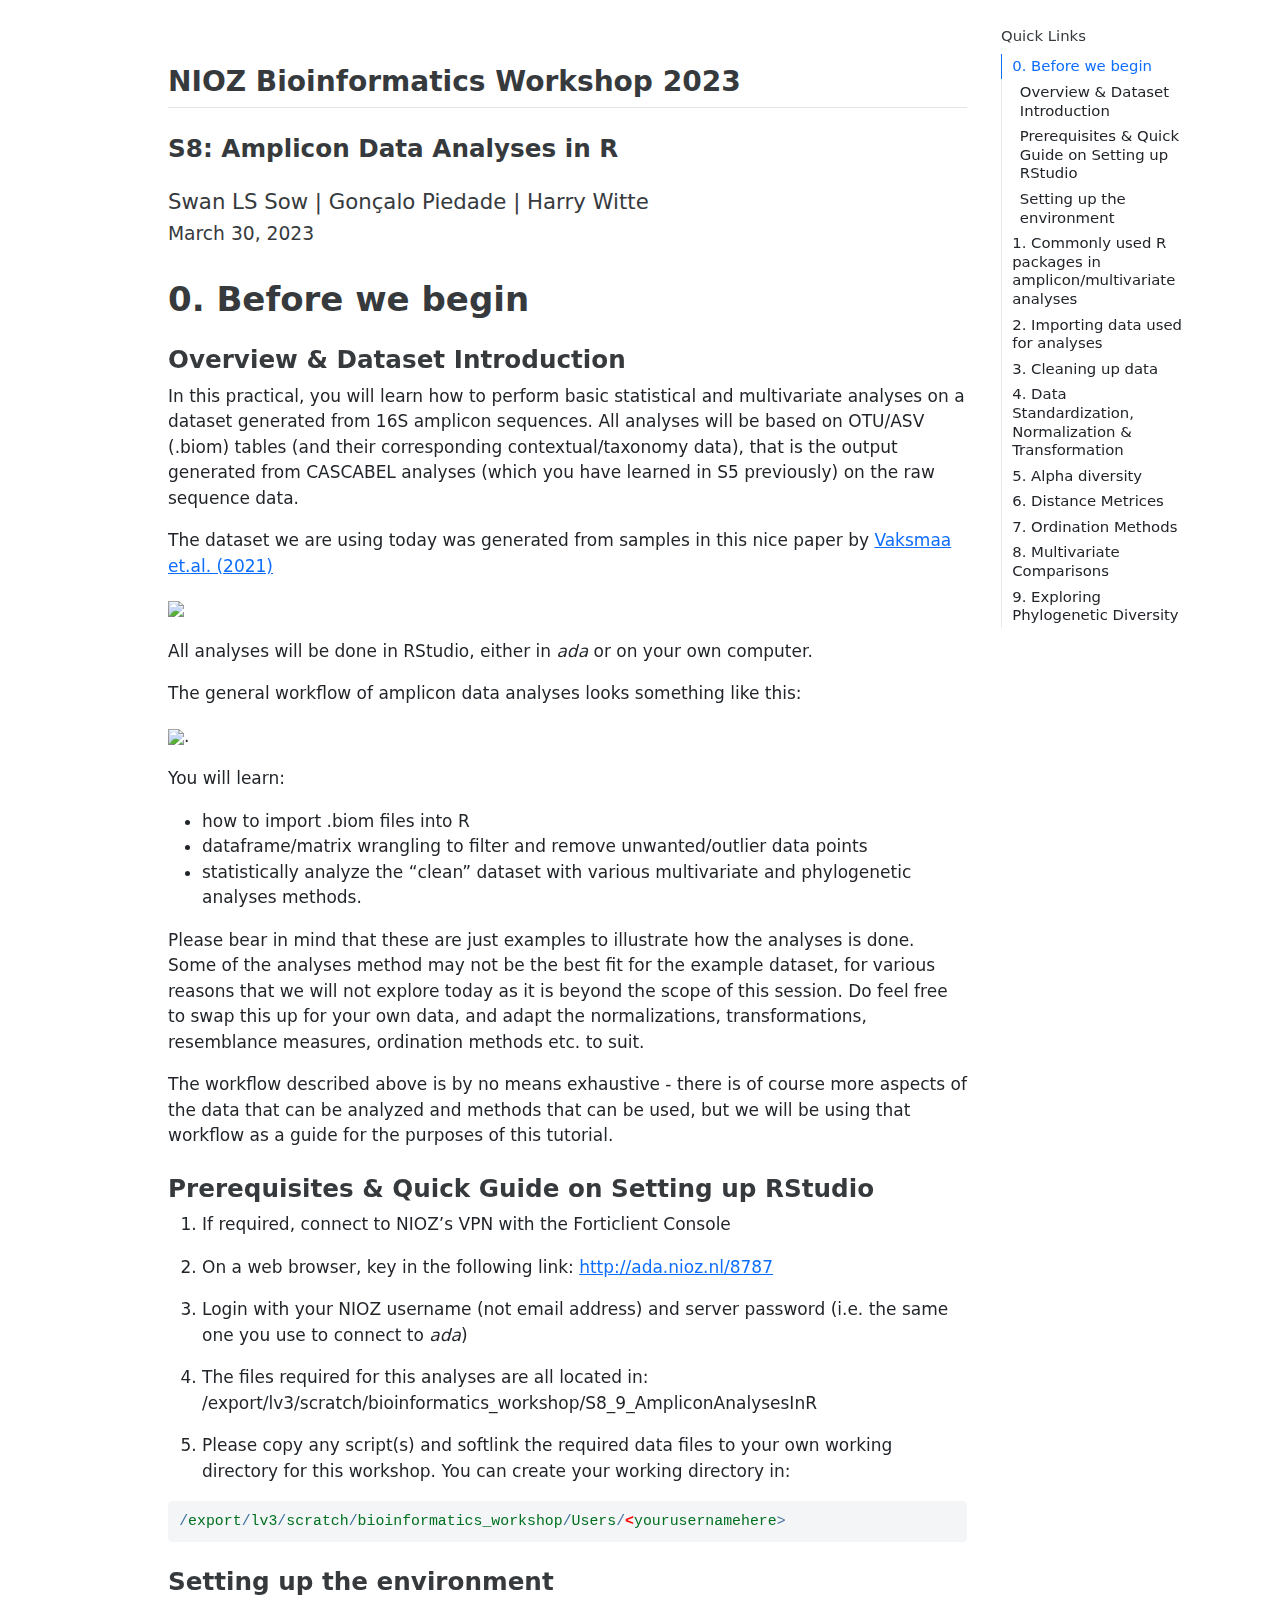
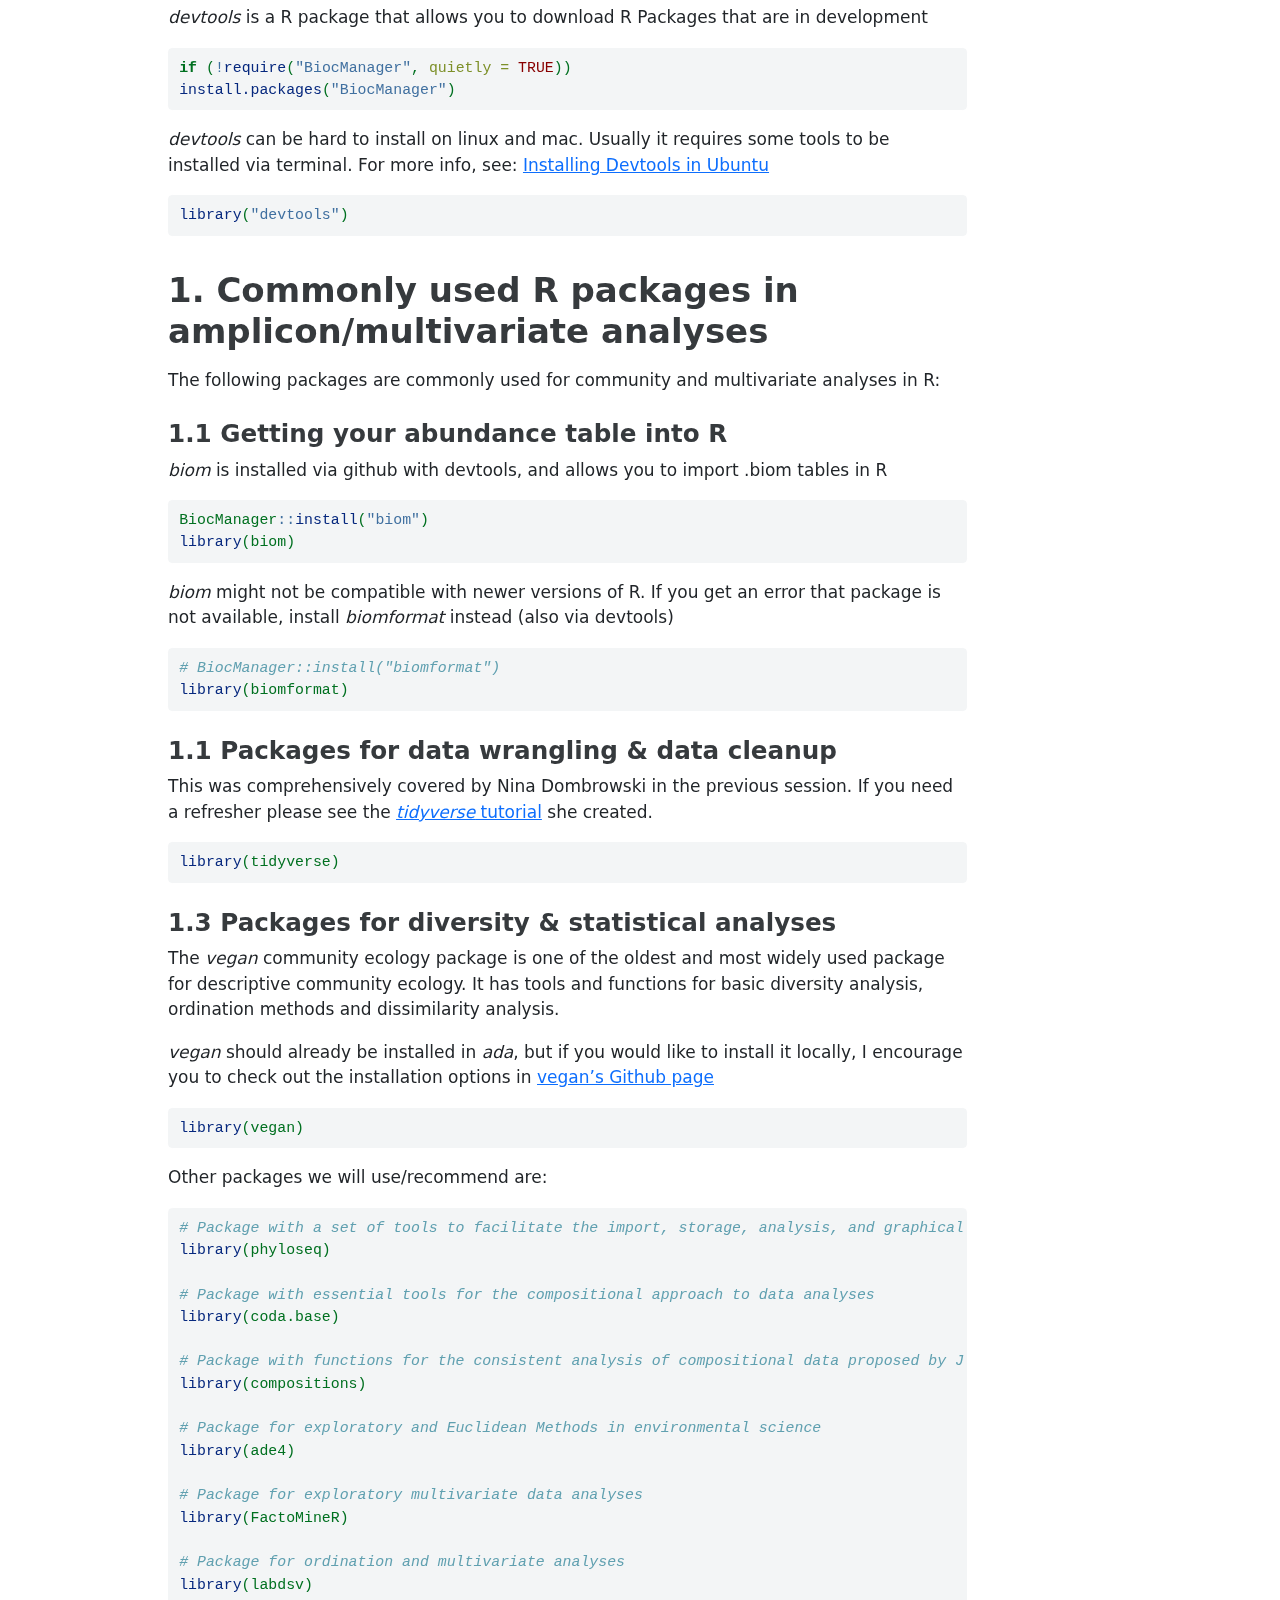
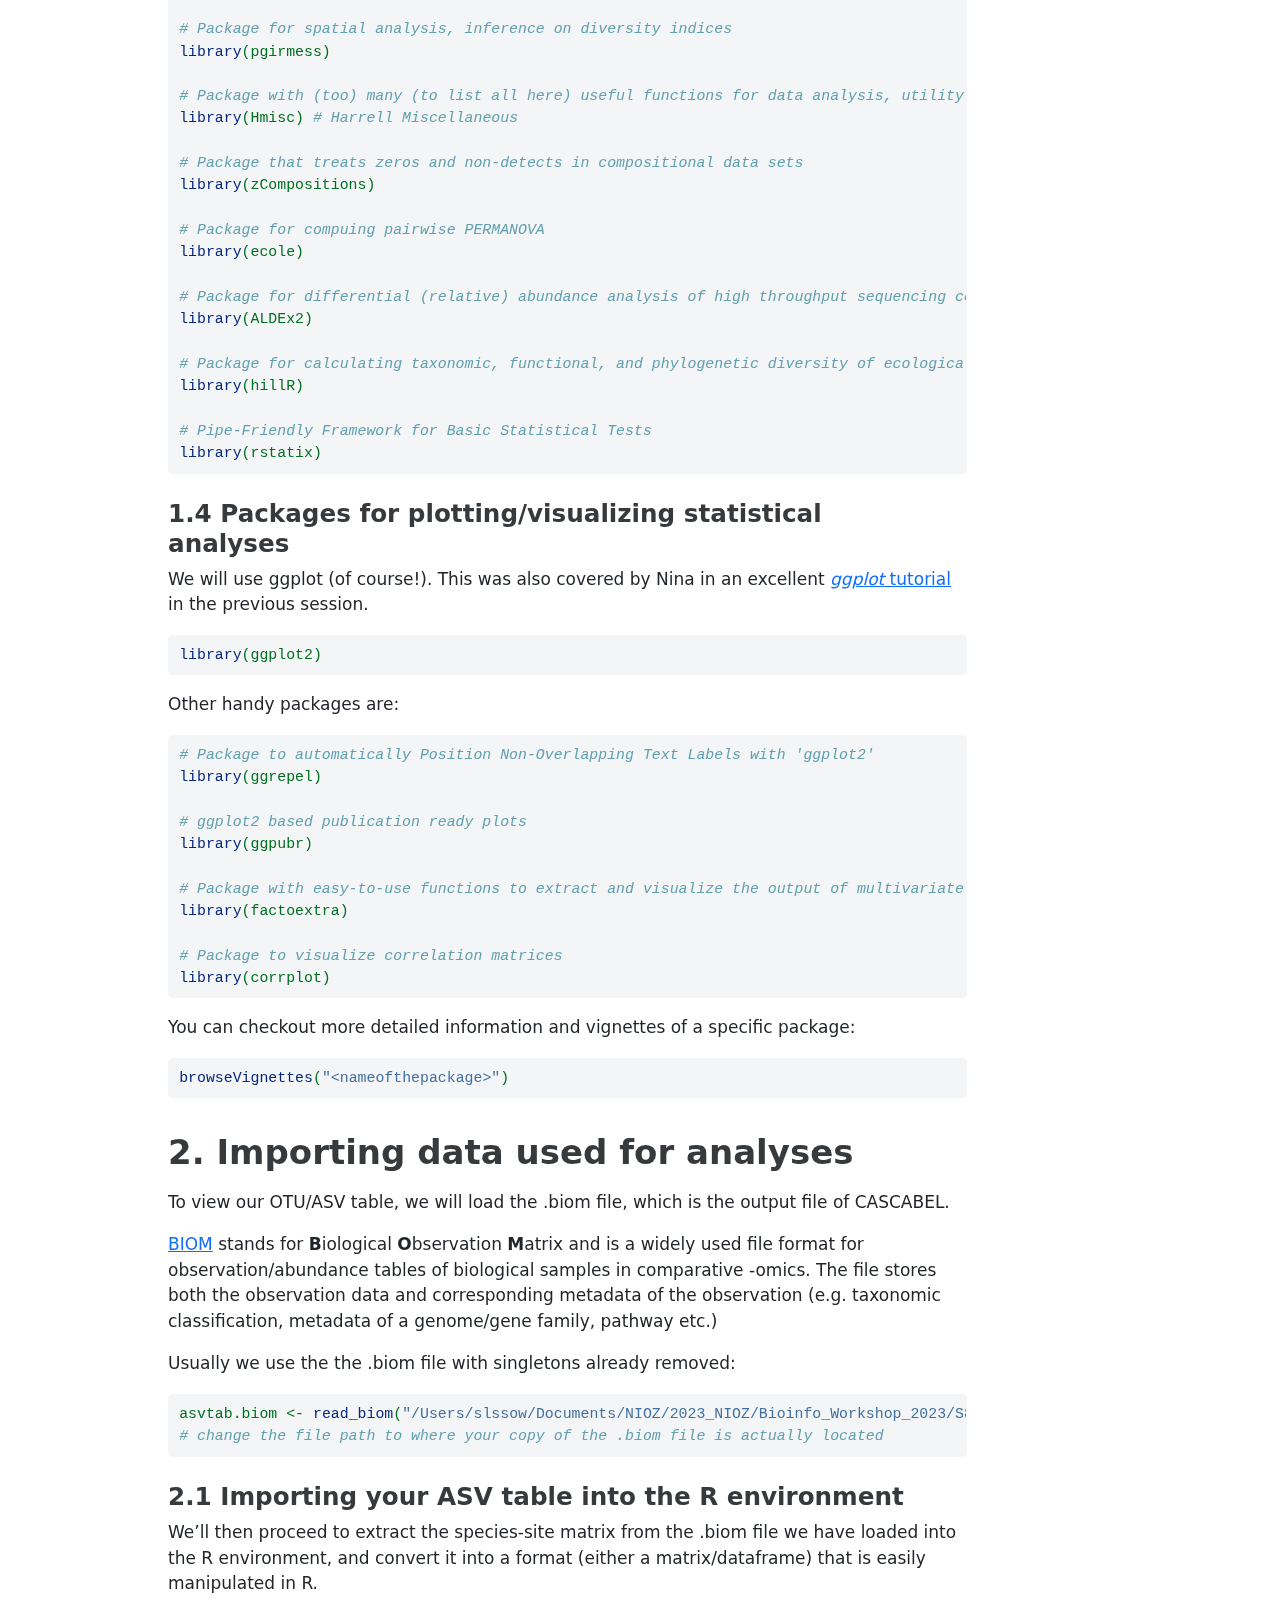
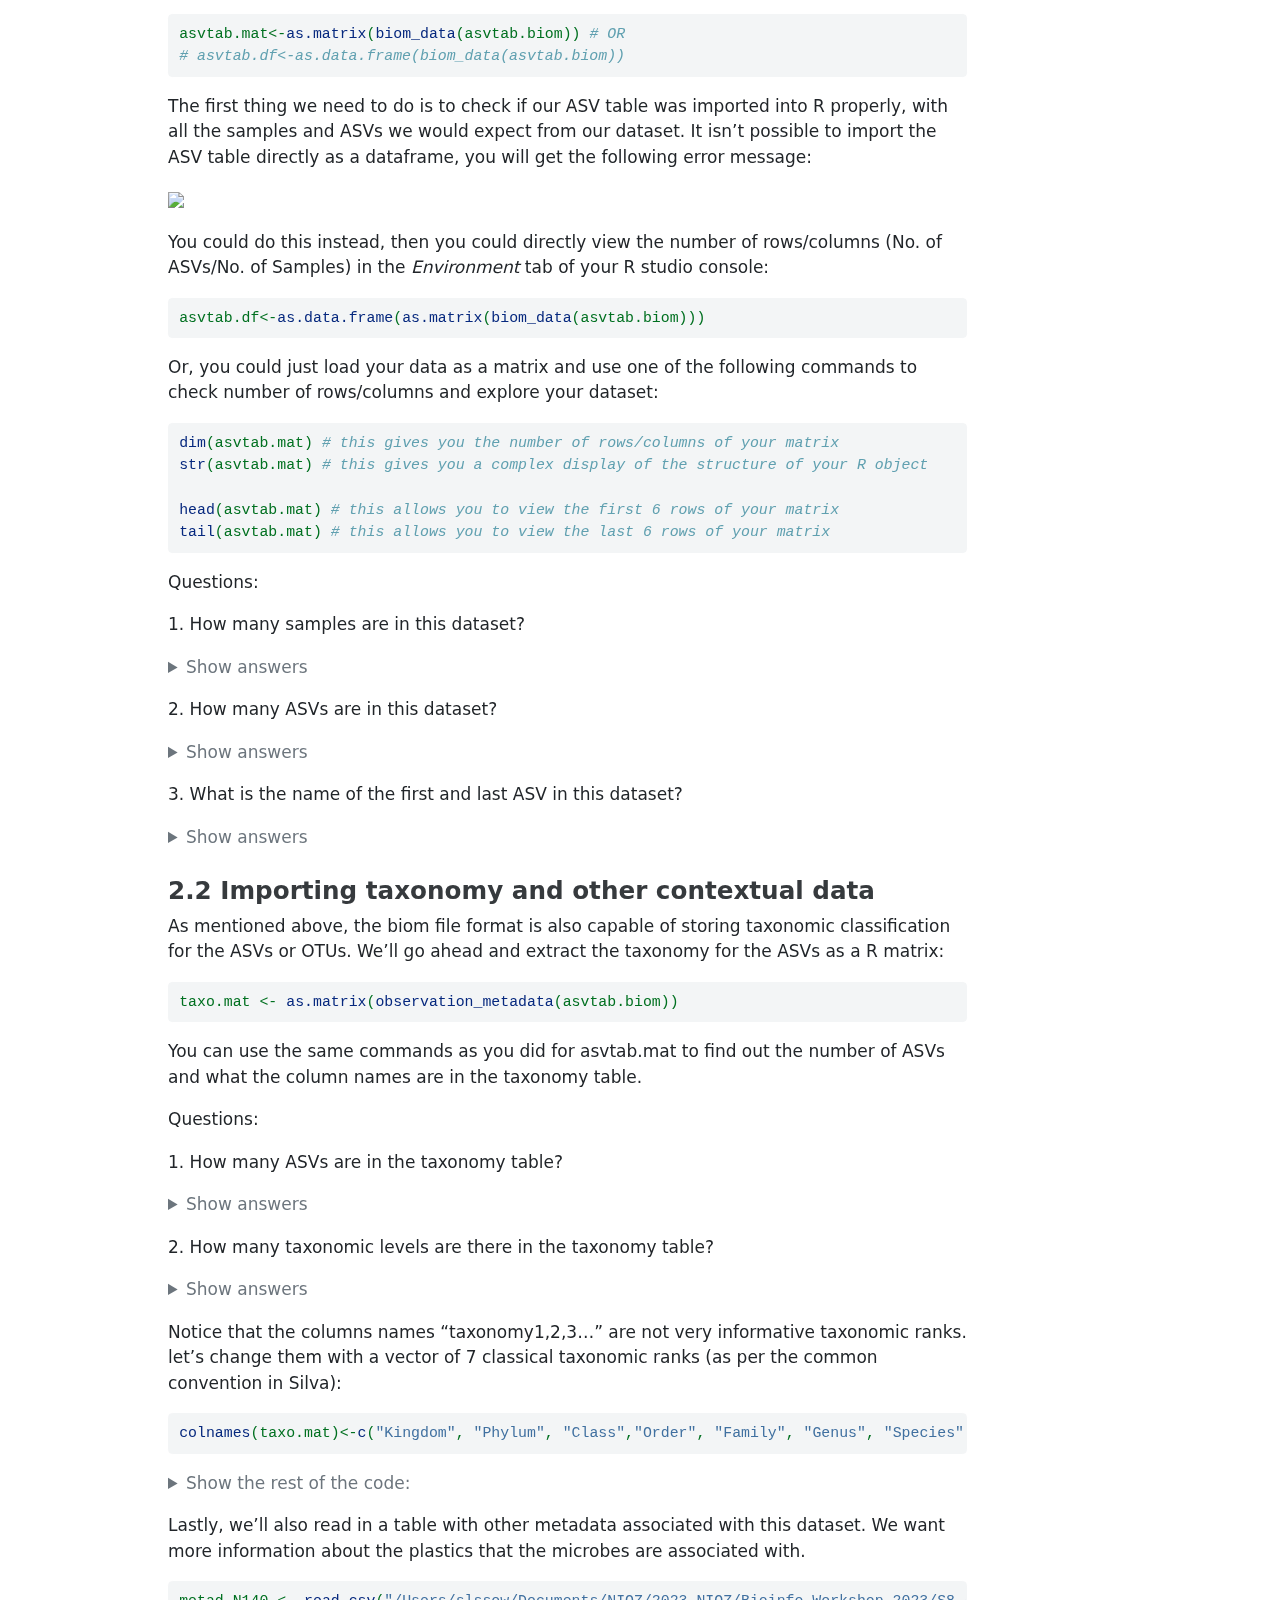
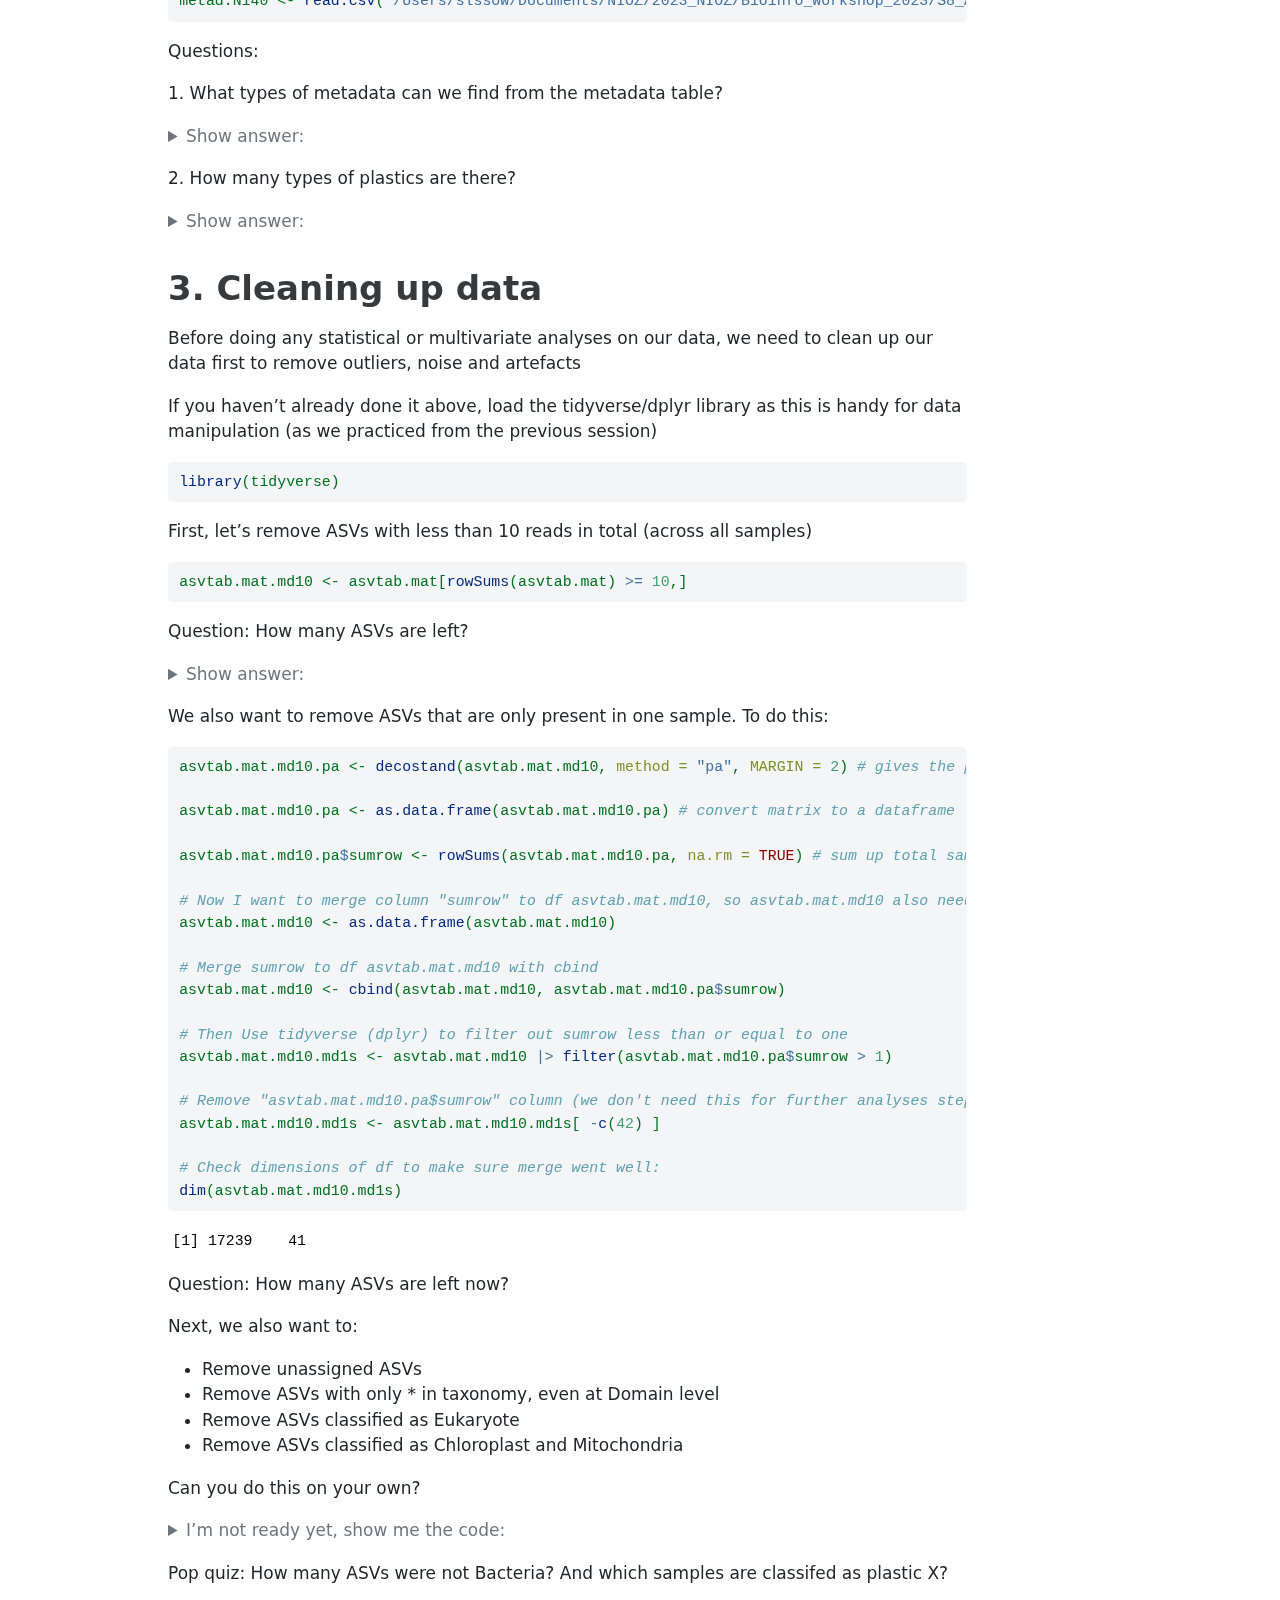
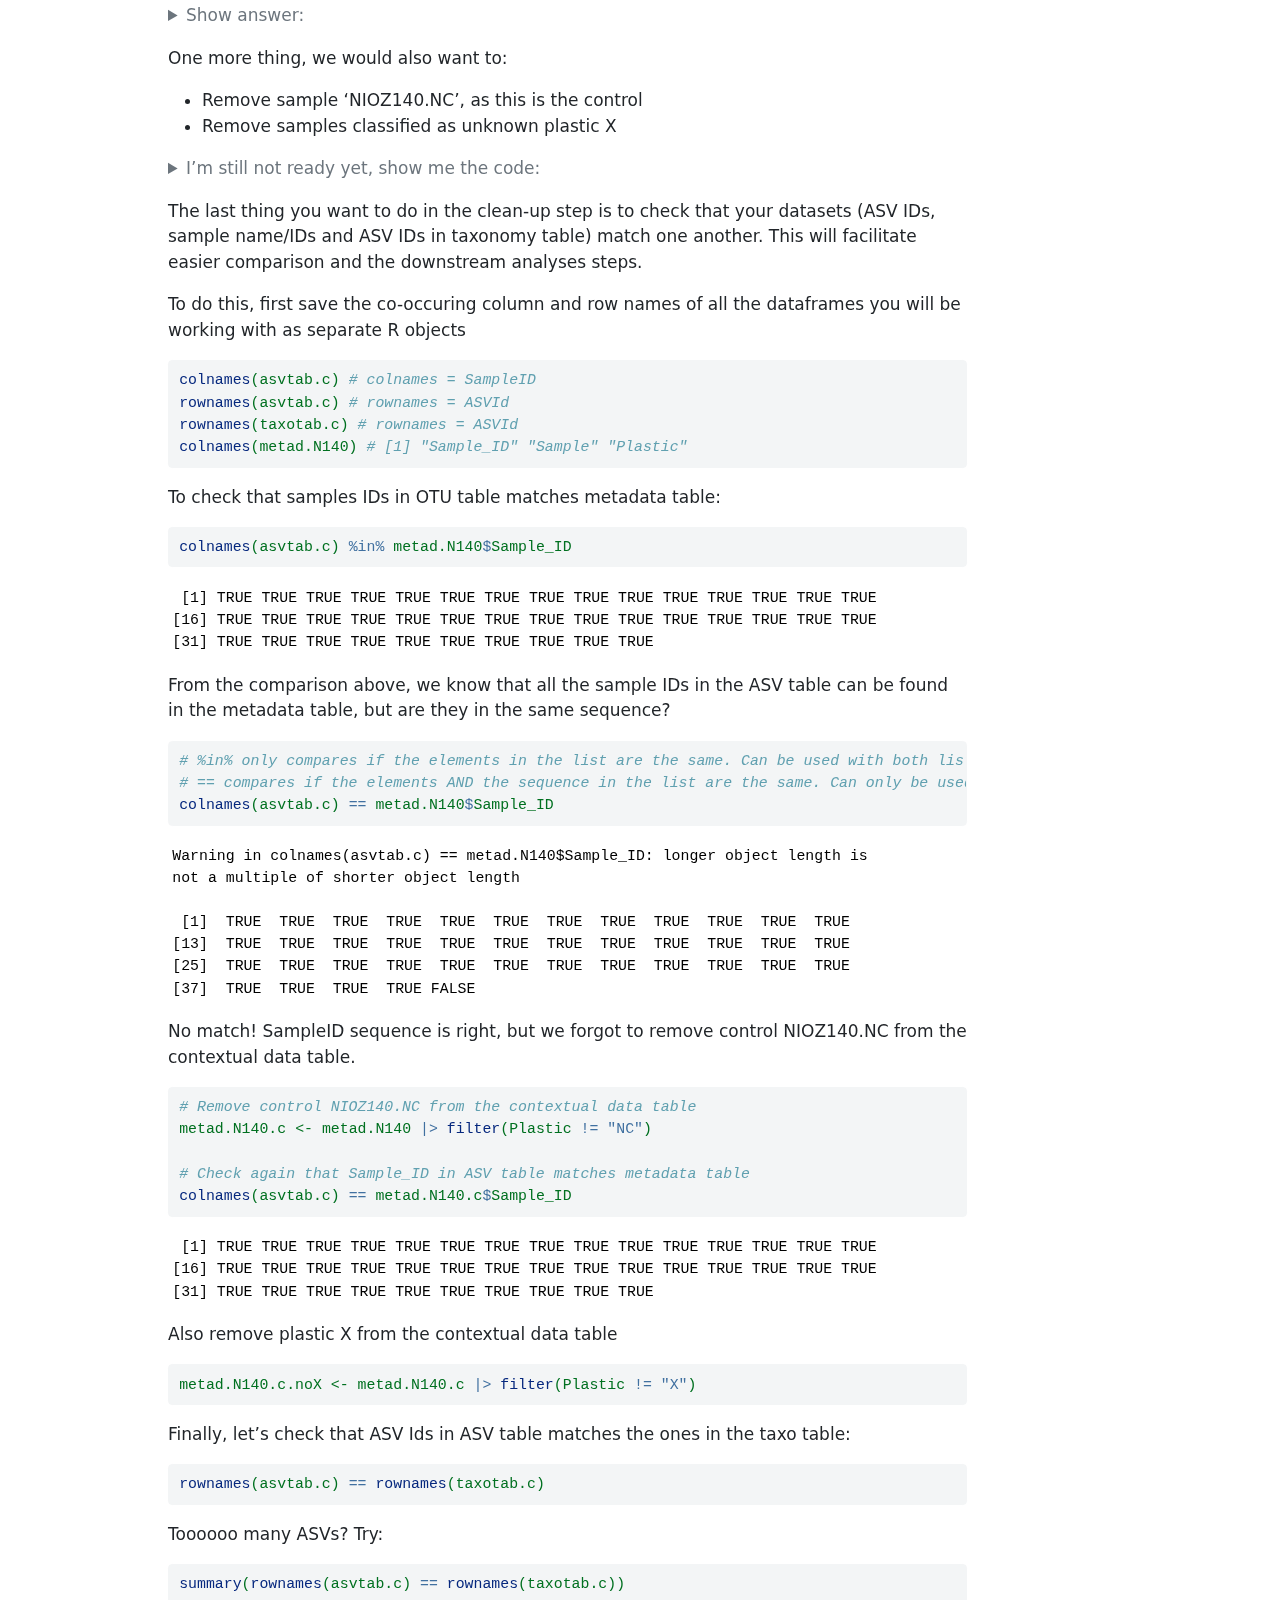
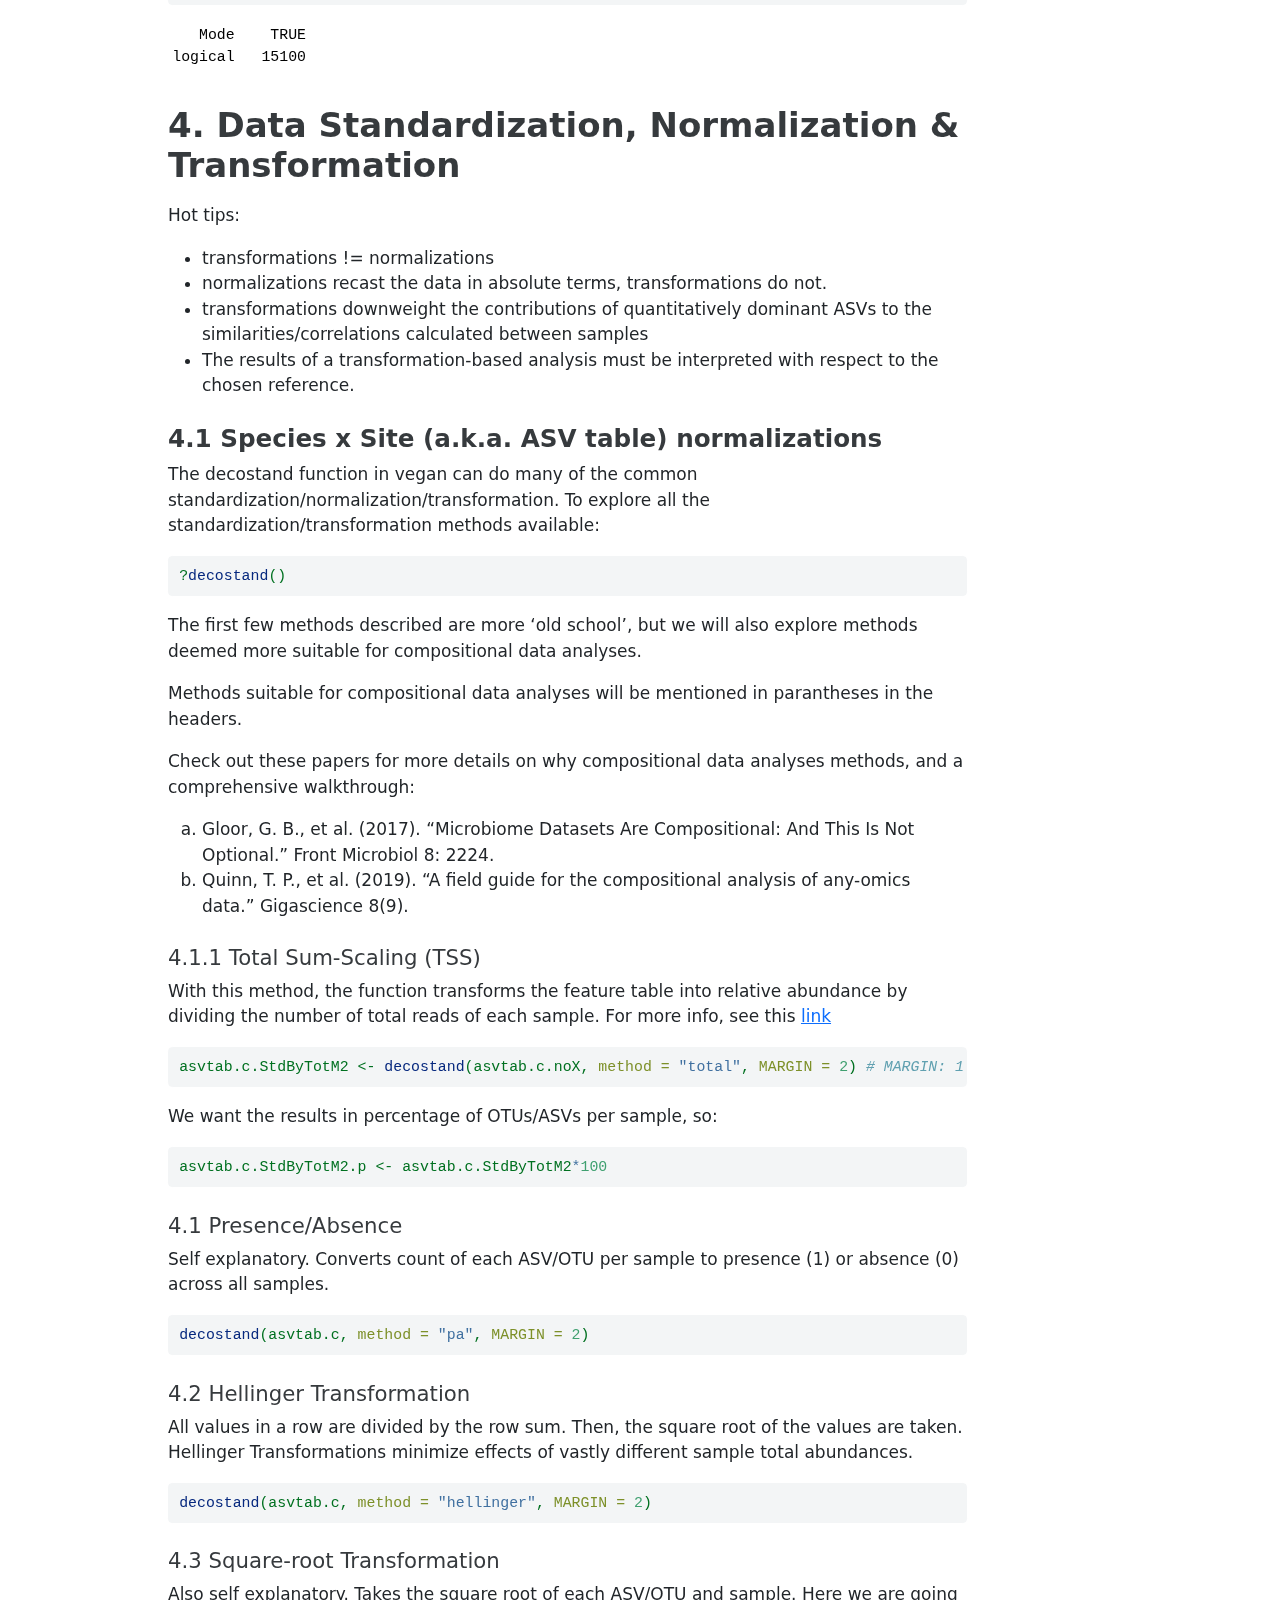
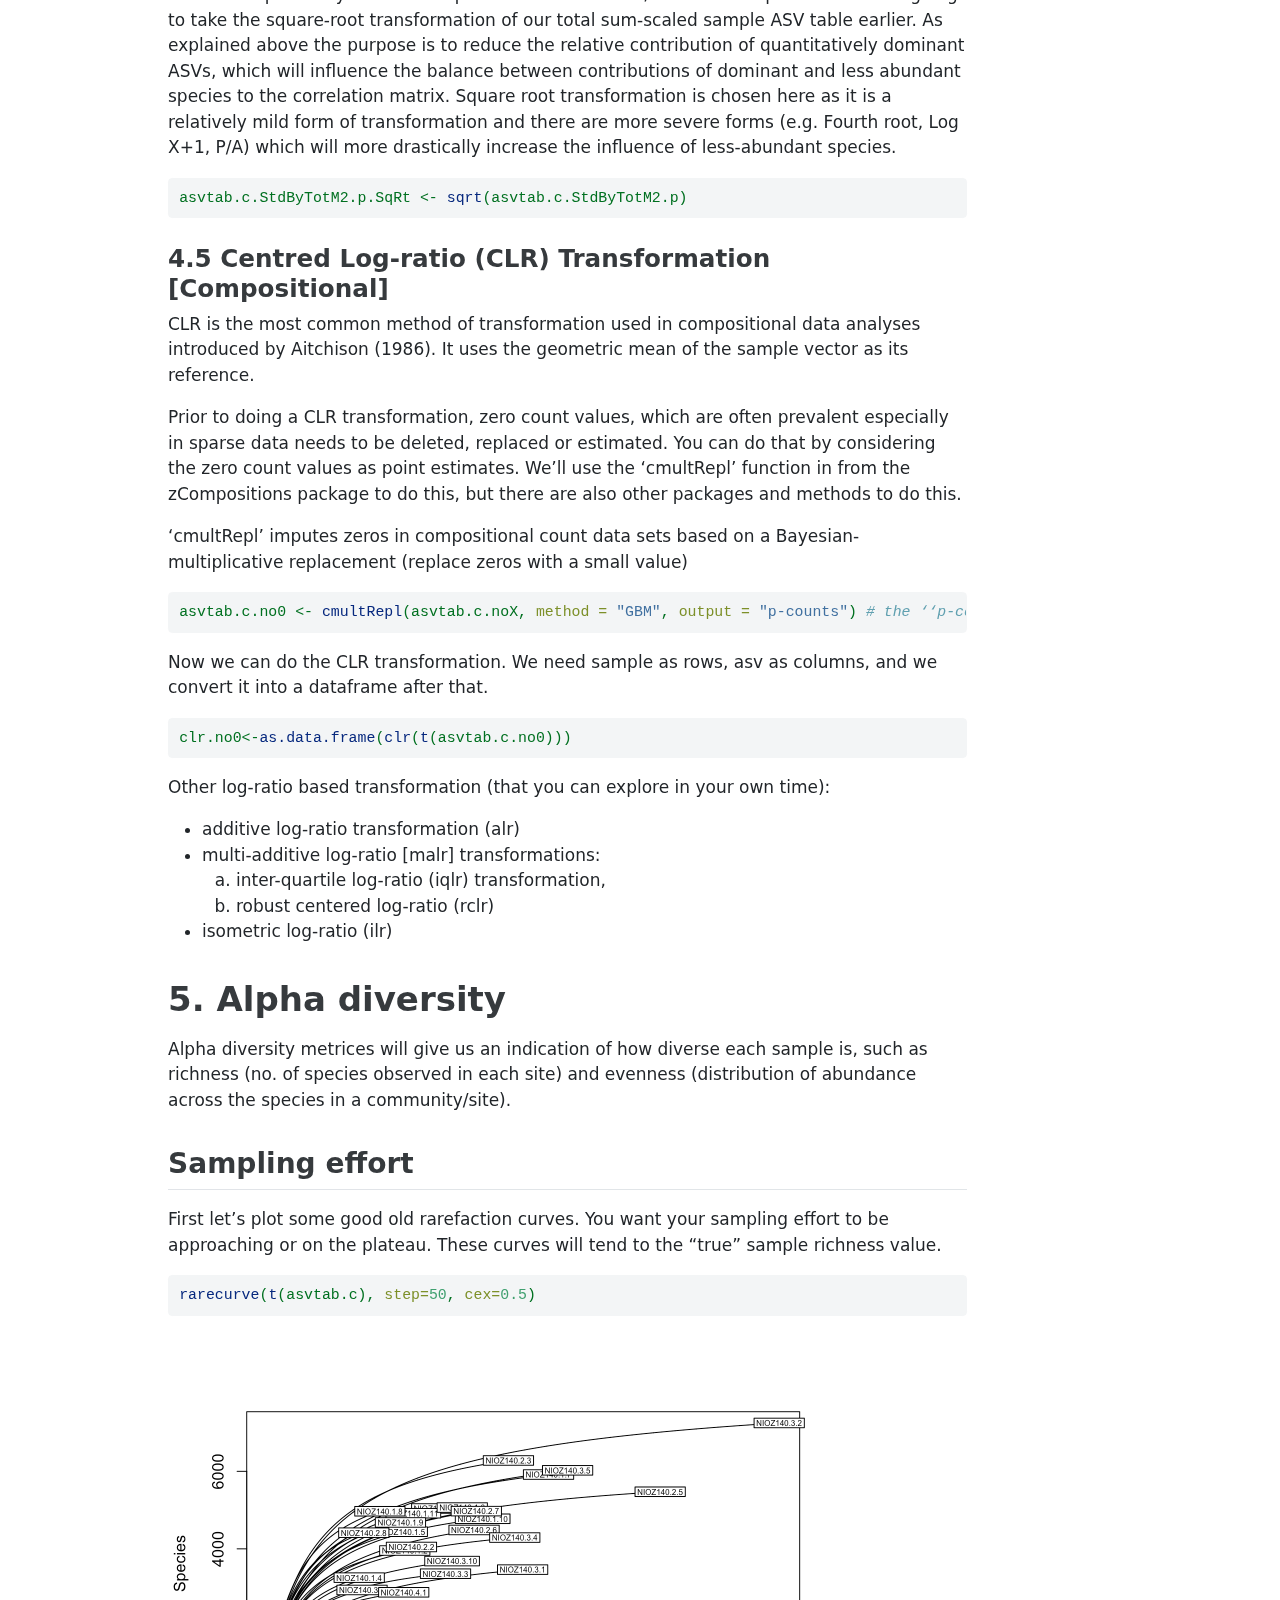
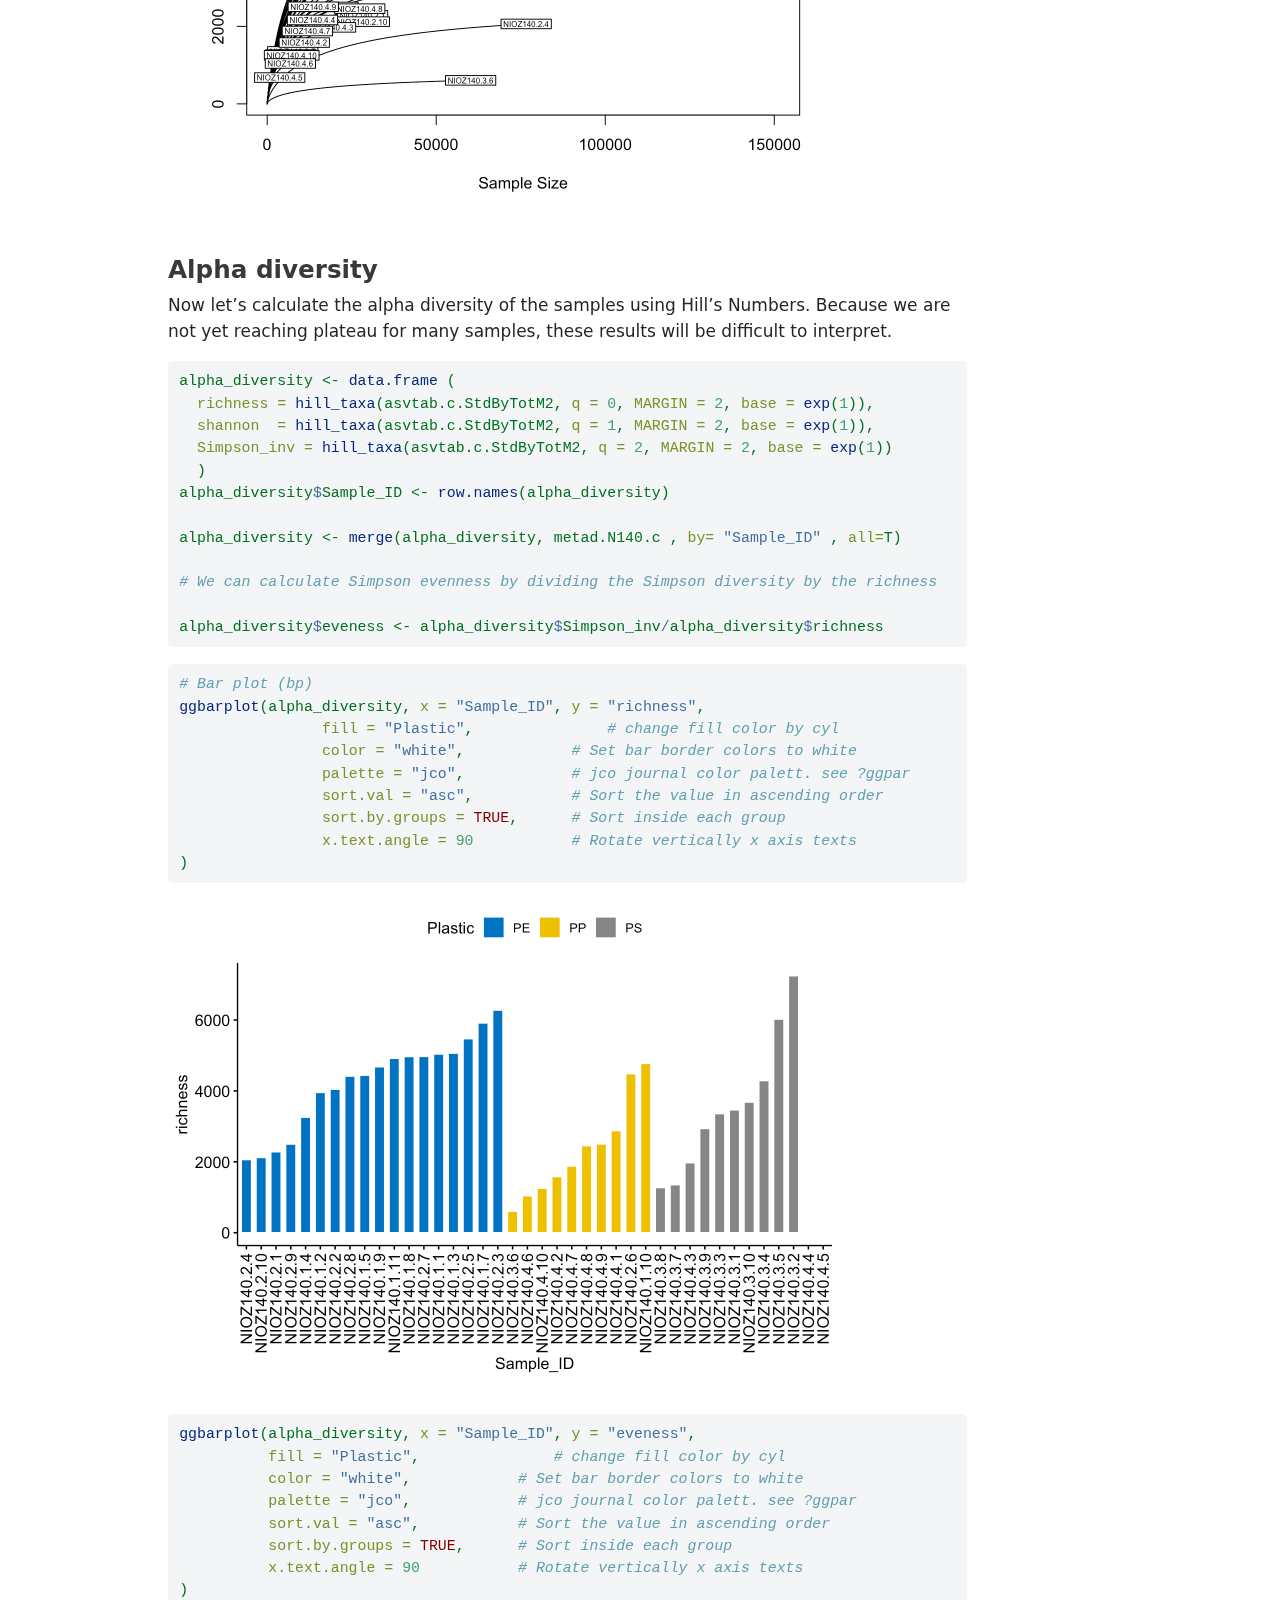
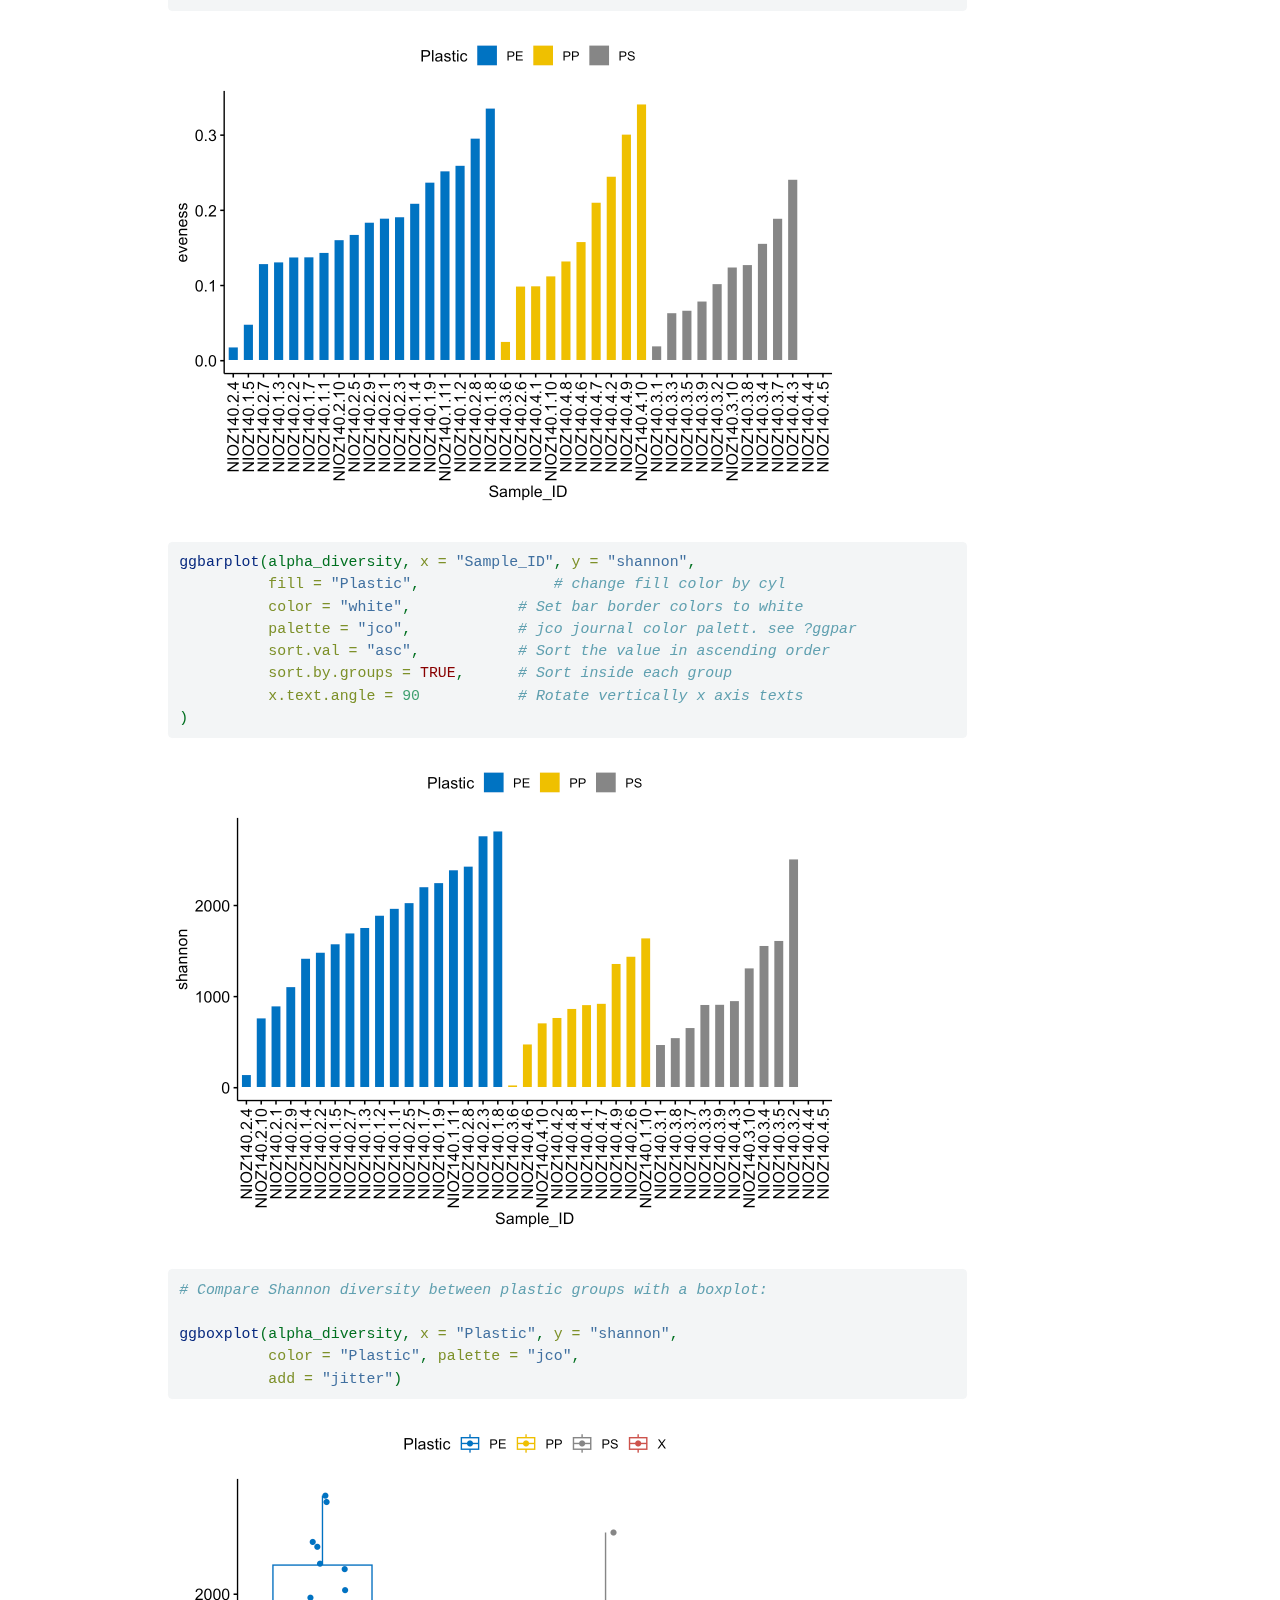
==== commit 644e9419: "Push6" ====
--- a/docs/index.html
+++ b/docs/index.html
@@ -2,7 +2,7 @@
 <html xmlns="http://www.w3.org/1999/xhtml" lang="en" xml:lang="en"><head>
 
 <meta charset="utf-8">
-<meta name="generator" content="quarto-1.2.269">
+<meta name="generator" content="quarto-1.3.294">
 
 <meta name="viewport" content="width=device-width, initial-scale=1.0, user-scalable=yes">
 
@@ -18,9 +18,10 @@
 ul.task-list{list-style: none;}
 ul.task-list li input[type="checkbox"] {
   width: 0.8em;
-  margin: 0 0.8em 0.2em -1.6em;
+  margin: 0 0.8em 0.2em -1em; /* quarto-specific, see https://github.com/quarto-dev/quarto-cli/issues/4556 */ 
   vertical-align: middle;
 }
+/* CSS for syntax highlighting */
 pre > code.sourceCode { white-space: pre; position: relative; }
 pre > code.sourceCode > span { display: inline-block; line-height: 1.25; }
 pre > code.sourceCode > span:empty { height: 1.2em; }
@@ -47,43 +48,13 @@
     -khtml-user-select: none; -moz-user-select: none;
     -ms-user-select: none; user-select: none;
     padding: 0 4px; width: 4em;
-    color: #aaaaaa;
   }
-pre.numberSource { margin-left: 3em; border-left: 1px solid #aaaaaa;  padding-left: 4px; }
+pre.numberSource { margin-left: 3em;  padding-left: 4px; }
 div.sourceCode
   {   }
 @media screen {
 pre > code.sourceCode > span > a:first-child::before { text-decoration: underline; }
 }
-code span.al { color: #ff0000; font-weight: bold; } /* Alert */
-code span.an { color: #60a0b0; font-weight: bold; font-style: italic; } /* Annotation */
-code span.at { color: #7d9029; } /* Attribute */
-code span.bn { color: #40a070; } /* BaseN */
-code span.bu { color: #008000; } /* BuiltIn */
-code span.cf { color: #007020; font-weight: bold; } /* ControlFlow */
-code span.ch { color: #4070a0; } /* Char */
-code span.cn { color: #880000; } /* Constant */
-code span.co { color: #60a0b0; font-style: italic; } /* Comment */
-code span.cv { color: #60a0b0; font-weight: bold; font-style: italic; } /* CommentVar */
-code span.do { color: #ba2121; font-style: italic; } /* Documentation */
-code span.dt { color: #902000; } /* DataType */
-code span.dv { color: #40a070; } /* DecVal */
-code span.er { color: #ff0000; font-weight: bold; } /* Error */
-code span.ex { } /* Extension */
-code span.fl { color: #40a070; } /* Float */
-code span.fu { color: #06287e; } /* Function */
-code span.im { color: #008000; font-weight: bold; } /* Import */
-code span.in { color: #60a0b0; font-weight: bold; font-style: italic; } /* Information */
-code span.kw { color: #007020; font-weight: bold; } /* Keyword */
-code span.op { color: #666666; } /* Operator */
-code span.ot { color: #007020; } /* Other */
-code span.pp { color: #bc7a00; } /* Preprocessor */
-code span.sc { color: #4070a0; } /* SpecialChar */
-code span.ss { color: #bb6688; } /* SpecialString */
-code span.st { color: #4070a0; } /* String */
-code span.va { color: #19177c; } /* Variable */
-code span.vs { color: #4070a0; } /* VerbatimString */
-code span.wa { color: #60a0b0; font-weight: bold; font-style: italic; } /* Warning */
 </style>
 
 
@@ -213,7 +184,7 @@
 <h3 class="anchored" data-anchor-id="overview-dataset-introduction">Overview &amp; Dataset Introduction</h3>
 <p>In this practical, you will learn how to perform basic statistical and multivariate analyses on a dataset generated from 16S amplicon sequences. All analyses will be based on OTU/ASV (.biom) tables (and their corresponding contextual/taxonomy data), that is the output generated from CASCABEL analyses (which you have learned in S5 previously) on the raw sequence data.</p>
 <p>The dataset we are using today was generated from samples in this nice paper by <a href="https://www.frontiersin.org/articles/10.3389/fmicb.2021.673553/full">Vaksmaa et.al. (2021)</a></p>
-<p><img src="https://user-images.githubusercontent.com/25445935/228508123-37a4d3e6-3d87-4fc9-bd3c-4f8b1d40f1f5.png" height="300"></p>
+<p><img src="https://user-images.githubusercontent.com/25445935/228508123-37a4d3e6-3d87-4fc9-bd3c-4f8b1d40f1f5.png" class="quarto-discovered-preview-image" height="300"></p>
 <p>All analyses will be done in RStudio, either in <em>ada</em> or on your own computer.</p>
 <p>The general workflow of amplicon data analyses looks something like this:</p>
 <p><img src="https://user-images.githubusercontent.com/25445935/228508141-aa824f33-28ee-4e7f-9cf9-e7c55f5636a2.png" class="img-fluid" width="720">.</p>
@@ -965,7 +936,7 @@
 <div class="cell">
 <div class="sourceCode cell-code" id="cb81"><pre class="sourceCode r code-with-copy"><code class="sourceCode r"><span id="cb81-1"><a href="#cb81-1" aria-hidden="true" tabindex="-1"></a>nmds<span class="sc">$</span>stress</span></code><button title="Copy to Clipboard" class="code-copy-button"><i class="bi"></i></button></pre></div>
 <div class="cell-output cell-output-stdout">
-<pre><code>[1] 0.1864212</code></pre>
+<pre><code>[1] 0.1864221</code></pre>
 </div>
 </div>
 <p>Now let’s make a nicer nMDS plot with the data we have saved, with the plastic type of each sample represented by different colors. To do so, we’ll first make our categorical variables as factors:</p>
@@ -1085,9 +1056,9 @@
 <div class="sourceCode cell-code" id="cb95"><pre class="sourceCode r code-with-copy"><code class="sourceCode r"><span id="cb95-1"><a href="#cb95-1" aria-hidden="true" tabindex="-1"></a>permanova_pw</span></code><button title="Copy to Clipboard" class="code-copy-button"><i class="bi"></i></button></pre></div>
 <div class="cell-output cell-output-stdout">
 <pre><code>     pairs  SumOfSqs  F.Model         R2  pval p.adj
-1 PE vs PP 0.6474769 2.087657 0.07432648 0.001 0.003
+1 PE vs PP 0.6474769 2.087657 0.07432648 0.003 0.009
 2 PE vs PS 0.7340274 2.538368 0.08894580 0.001 0.003
-3 PP vs PS 0.4014957 1.234897 0.06420087 0.113 0.339</code></pre>
+3 PP vs PS 0.4014957 1.234897 0.06420087 0.127 0.381</code></pre>
 </div>
 </div>
 <p>From the PERMANOVA above, we can conclude that the bacterial communities are from the different plastic types are overall significantly different from each other. The pairwise PERMANOVA shows that plastic type PE contains a significantly different bacterial composition from PP and PS, but PP and PS does not differ significantly.</p>
@@ -1124,14 +1095,14 @@
 
 Response: Distances
           Df   Sum Sq   Mean Sq      F N.Perm Pr(&gt;F)
-Groups     2 0.016442 0.0082209 1.9894    999  0.177
+Groups     2 0.016442 0.0082209 1.9894    999  0.147
 Residuals 35 0.144633 0.0041324                     
 
 Pairwise comparisons:
 (Observed p-value below diagonal, permuted p-value above diagonal)
         PE      PP    PS
-PE         0.08100 0.843
-PP 0.08578         0.107
+PE         0.08900 0.828
+PP 0.08578         0.112
 PS 0.83968 0.11186      </code></pre>
 </div>
 </div>
@@ -1247,7 +1218,7 @@
 LAPACK: /Library/Frameworks/R.framework/Versions/4.2-arm64/Resources/lib/libRlapack.dylib
 
 locale:
-[1] en_US.UTF-8/en_US.UTF-8/en_US.UTF-8/C/en_US.UTF-8/en_US.UTF-8
+[1] en_AU.UTF-8/en_AU.UTF-8/en_AU.UTF-8/C/en_AU.UTF-8/en_AU.UTF-8
 
 attached base packages:
 [1] stats     graphics  grDevices utils     datasets  methods   base     
@@ -1365,9 +1336,23 @@
     icon: icon
   };
   anchorJS.add('.anchored');
+  const isCodeAnnotation = (el) => {
+    for (const clz of el.classList) {
+      if (clz.startsWith('code-annotation-')) {                     
+        return true;
+      }
+    }
+    return false;
+  }
   const clipboard = new window.ClipboardJS('.code-copy-button', {
-    target: function(trigger) {
-      return trigger.previousElementSibling;
+    text: function(trigger) {
+      const codeEl = trigger.previousElementSibling.cloneNode(true);
+      for (const childEl of codeEl.children) {
+        if (isCodeAnnotation(childEl)) {
+          childEl.remove();
+        }
+      }
+      return codeEl.innerText;
     }
   });
   clipboard.on('success', function(e) {
@@ -1432,6 +1417,92 @@
       return note.innerHTML;
     });
   }
+      let selectedAnnoteEl;
+      const selectorForAnnotation = ( cell, annotation) => {
+        let cellAttr = 'data-code-cell="' + cell + '"';
+        let lineAttr = 'data-code-annotation="' +  annotation + '"';
+        const selector = 'span[' + cellAttr + '][' + lineAttr + ']';
+        return selector;
+      }
+      const selectCodeLines = (annoteEl) => {
+        const doc = window.document;
+        const targetCell = annoteEl.getAttribute("data-target-cell");
+        const targetAnnotation = annoteEl.getAttribute("data-target-annotation");
+        const annoteSpan = window.document.querySelector(selectorForAnnotation(targetCell, targetAnnotation));
+        const lines = annoteSpan.getAttribute("data-code-lines").split(",");
+        const lineIds = lines.map((line) => {
+          return targetCell + "-" + line;
+        })
+        let top = null;
+        let height = null;
+        let parent = null;
+        if (lineIds.length > 0) {
+            //compute the position of the single el (top and bottom and make a div)
+            const el = window.document.getElementById(lineIds[0]);
+            top = el.offsetTop;
+            height = el.offsetHeight;
+            parent = el.parentElement.parentElement;
+          if (lineIds.length > 1) {
+            const lastEl = window.document.getElementById(lineIds[lineIds.length - 1]);
+            const bottom = lastEl.offsetTop + lastEl.offsetHeight;
+            height = bottom - top;
+          }
+          if (top !== null && height !== null && parent !== null) {
+            // cook up a div (if necessary) and position it 
+            let div = window.document.getElementById("code-annotation-line-highlight");
+            if (div === null) {
+              div = window.document.createElement("div");
+              div.setAttribute("id", "code-annotation-line-highlight");
+              div.style.position = 'absolute';
+              parent.appendChild(div);
+            }
+            div.style.top = top - 2 + "px";
+            div.style.height = height + 4 + "px";
+            let gutterDiv = window.document.getElementById("code-annotation-line-highlight-gutter");
+            if (gutterDiv === null) {
+              gutterDiv = window.document.createElement("div");
+              gutterDiv.setAttribute("id", "code-annotation-line-highlight-gutter");
+              gutterDiv.style.position = 'absolute';
+              const codeCell = window.document.getElementById(targetCell);
+              const gutter = codeCell.querySelector('.code-annotation-gutter');
+              gutter.appendChild(gutterDiv);
+            }
+            gutterDiv.style.top = top - 2 + "px";
+            gutterDiv.style.height = height + 4 + "px";
+          }
+          selectedAnnoteEl = annoteEl;
+        }
+      };
+      const unselectCodeLines = () => {
+        const elementsIds = ["code-annotation-line-highlight", "code-annotation-line-highlight-gutter"];
+        elementsIds.forEach((elId) => {
+          const div = window.document.getElementById(elId);
+          if (div) {
+            div.remove();
+          }
+        });
+        selectedAnnoteEl = undefined;
+      };
+      // Attach click handler to the DT
+      const annoteDls = window.document.querySelectorAll('dt[data-target-cell]');
+      for (const annoteDlNode of annoteDls) {
+        annoteDlNode.addEventListener('click', (event) => {
+          const clickedEl = event.target;
+          if (clickedEl !== selectedAnnoteEl) {
+            unselectCodeLines();
+            const activeEl = window.document.querySelector('dt[data-target-cell].code-annotation-active');
+            if (activeEl) {
+              activeEl.classList.remove('code-annotation-active');
+            }
+            selectCodeLines(clickedEl);
+            clickedEl.classList.add('code-annotation-active');
+          } else {
+            // Unselect the line
+            unselectCodeLines();
+            clickedEl.classList.remove('code-annotation-active');
+          }
+        });
+      }
   const findCites = (el) => {
     const parentEl = el.parentElement;
     if (parentEl) {
--- a/docs/site_libs/quarto-html/quarto-syntax-highlighting.css
+++ b/docs/site_libs/quarto-html/quarto-syntax-highlighting.css
@@ -12,14 +12,14 @@
   --quarto-hl-bn-color: #40a070;
   --quarto-hl-al-color: #ff0000;
   --quarto-hl-va-color: #19177c;
-  --quarto-hl-bu-color: inherit;
+  --quarto-hl-bu-color: #008000;
   --quarto-hl-ex-color: inherit;
   --quarto-hl-pp-color: #bc7a00;
   --quarto-hl-in-color: #60a0b0;
   --quarto-hl-vs-color: #4070a0;
   --quarto-hl-wa-color: #60a0b0;
   --quarto-hl-do-color: #ba2121;
-  --quarto-hl-im-color: inherit;
+  --quarto-hl-im-color: #008000;
   --quarto-hl-ch-color: #4070a0;
   --quarto-hl-dt-color: #902000;
   --quarto-hl-fl-color: #40a070;
@@ -36,16 +36,40 @@
   --quarto-font-monospace: SFMono-Regular, Menlo, Monaco, Consolas, "Liberation Mono", "Courier New", monospace;
 }
 
+pre > code.sourceCode > span {
+  color: #007020;
+  font-style: inherit;
+}
+
+code span {
+  color: #007020;
+  font-style: inherit;
+}
+
+code.sourceCode > span {
+  color: #007020;
+  font-style: inherit;
+}
+
+div.sourceCode,
+div.sourceCode pre.sourceCode {
+  color: #007020;
+  font-style: inherit;
+}
+
 code span.ot {
   color: #007020;
+  font-style: inherit;
 }
 
 code span.at {
   color: #7d9029;
+  font-style: inherit;
 }
 
 code span.ss {
   color: #bb6688;
+  font-style: inherit;
 }
 
 code span.an {
@@ -56,41 +80,59 @@
 
 code span.fu {
   color: #06287e;
+  font-style: inherit;
 }
 
 code span.st {
   color: #4070a0;
+  font-style: inherit;
 }
 
 code span.cf {
   color: #007020;
   font-weight: bold;
+  font-style: inherit;
 }
 
 code span.op {
   color: #666666;
+  font-style: inherit;
 }
 
 code span.er {
   color: #ff0000;
   font-weight: bold;
+  font-style: inherit;
 }
 
 code span.bn {
   color: #40a070;
+  font-style: inherit;
 }
 
 code span.al {
   color: #ff0000;
   font-weight: bold;
+  font-style: inherit;
 }
 
 code span.va {
   color: #19177c;
+  font-style: inherit;
+}
+
+code span.bu {
+  color: #008000;
+  font-style: inherit;
+}
+
+code span.ex {
+  font-style: inherit;
 }
 
 code span.pp {
   color: #bc7a00;
+  font-style: inherit;
 }
 
 code span.in {
@@ -101,6 +143,7 @@
 
 code span.vs {
   color: #4070a0;
+  font-style: inherit;
 }
 
 code span.wa {
@@ -114,16 +157,25 @@
   font-style: italic;
 }
 
+code span.im {
+  color: #008000;
+  font-weight: bold;
+  font-style: inherit;
+}
+
 code span.ch {
   color: #4070a0;
+  font-style: inherit;
 }
 
 code span.dt {
   color: #902000;
+  font-style: inherit;
 }
 
 code span.fl {
   color: #40a070;
+  font-style: inherit;
 }
 
 code span.co {
@@ -139,19 +191,23 @@
 
 code span.cn {
   color: #880000;
+  font-style: inherit;
 }
 
 code span.sc {
   color: #4070a0;
+  font-style: inherit;
 }
 
 code span.dv {
   color: #40a070;
+  font-style: inherit;
 }
 
 code span.kw {
   color: #007020;
   font-weight: bold;
+  font-style: inherit;
 }
 
 .prevent-inlining {
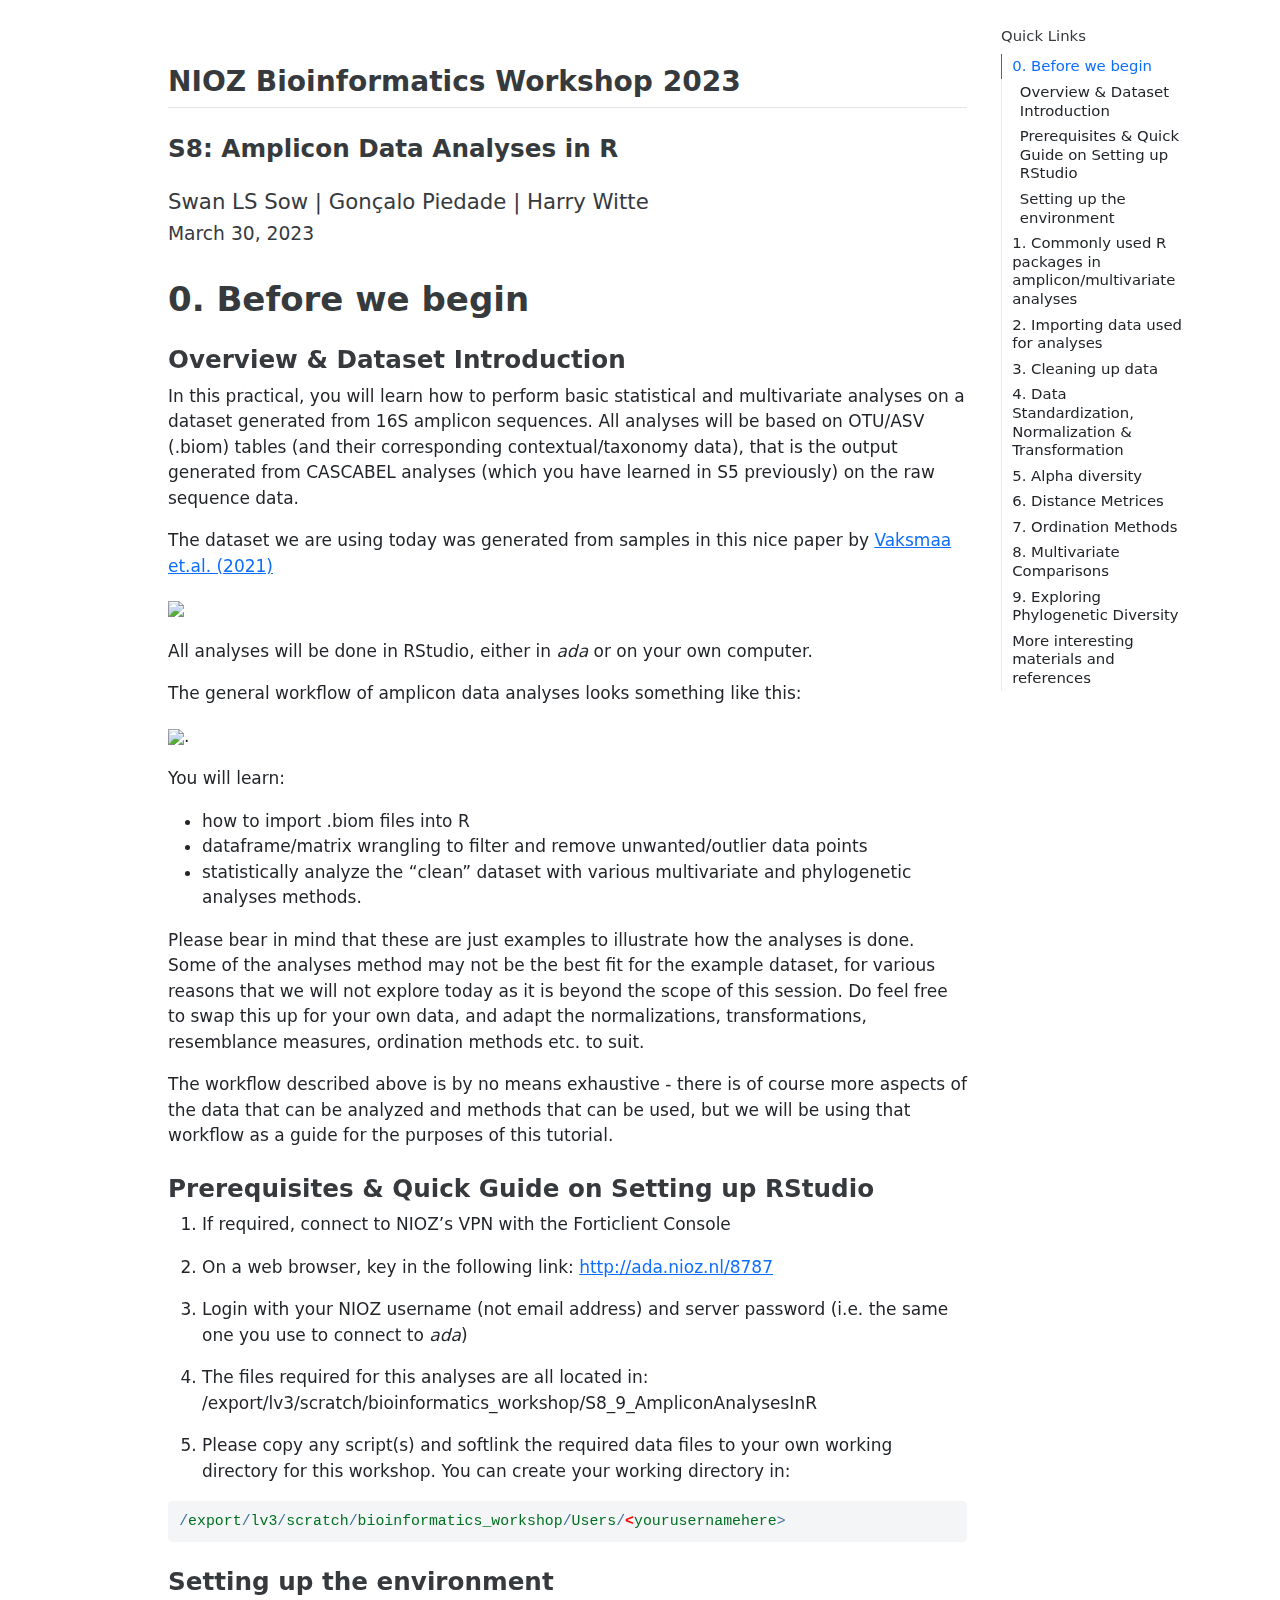
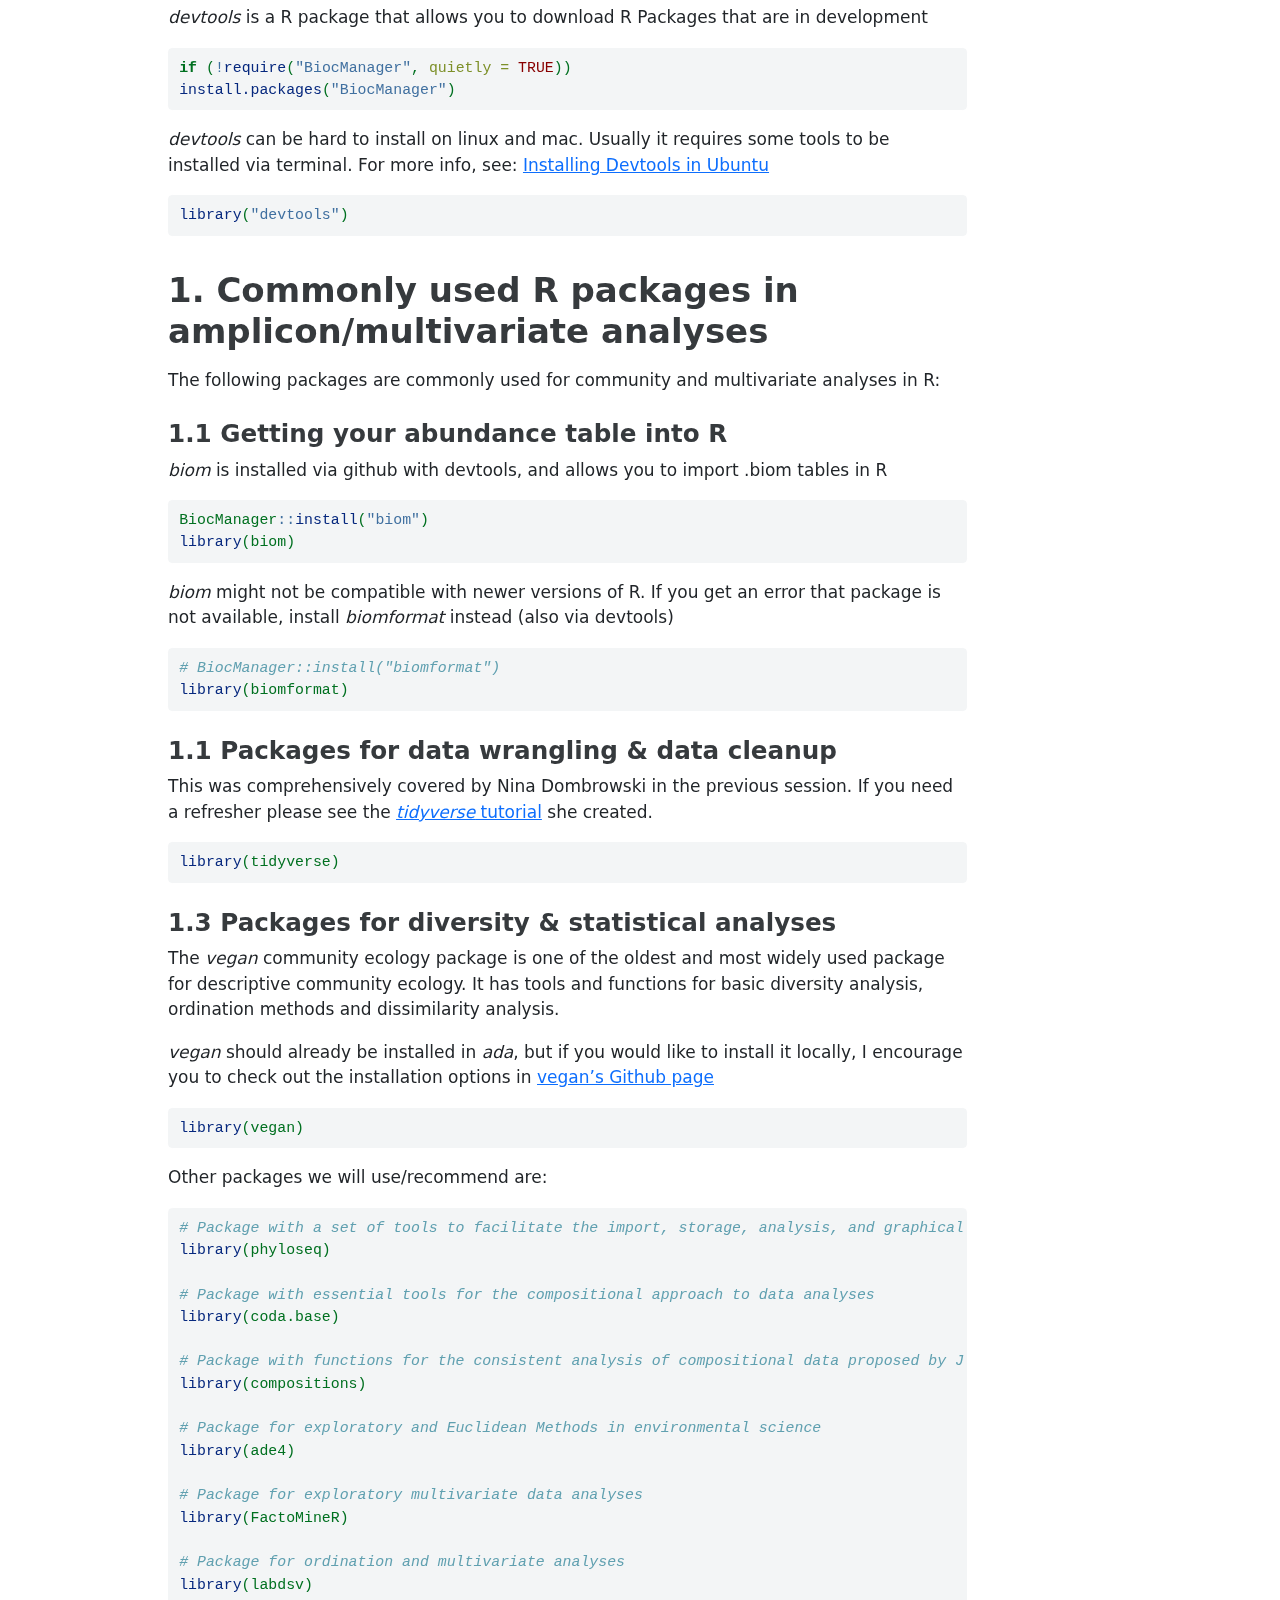
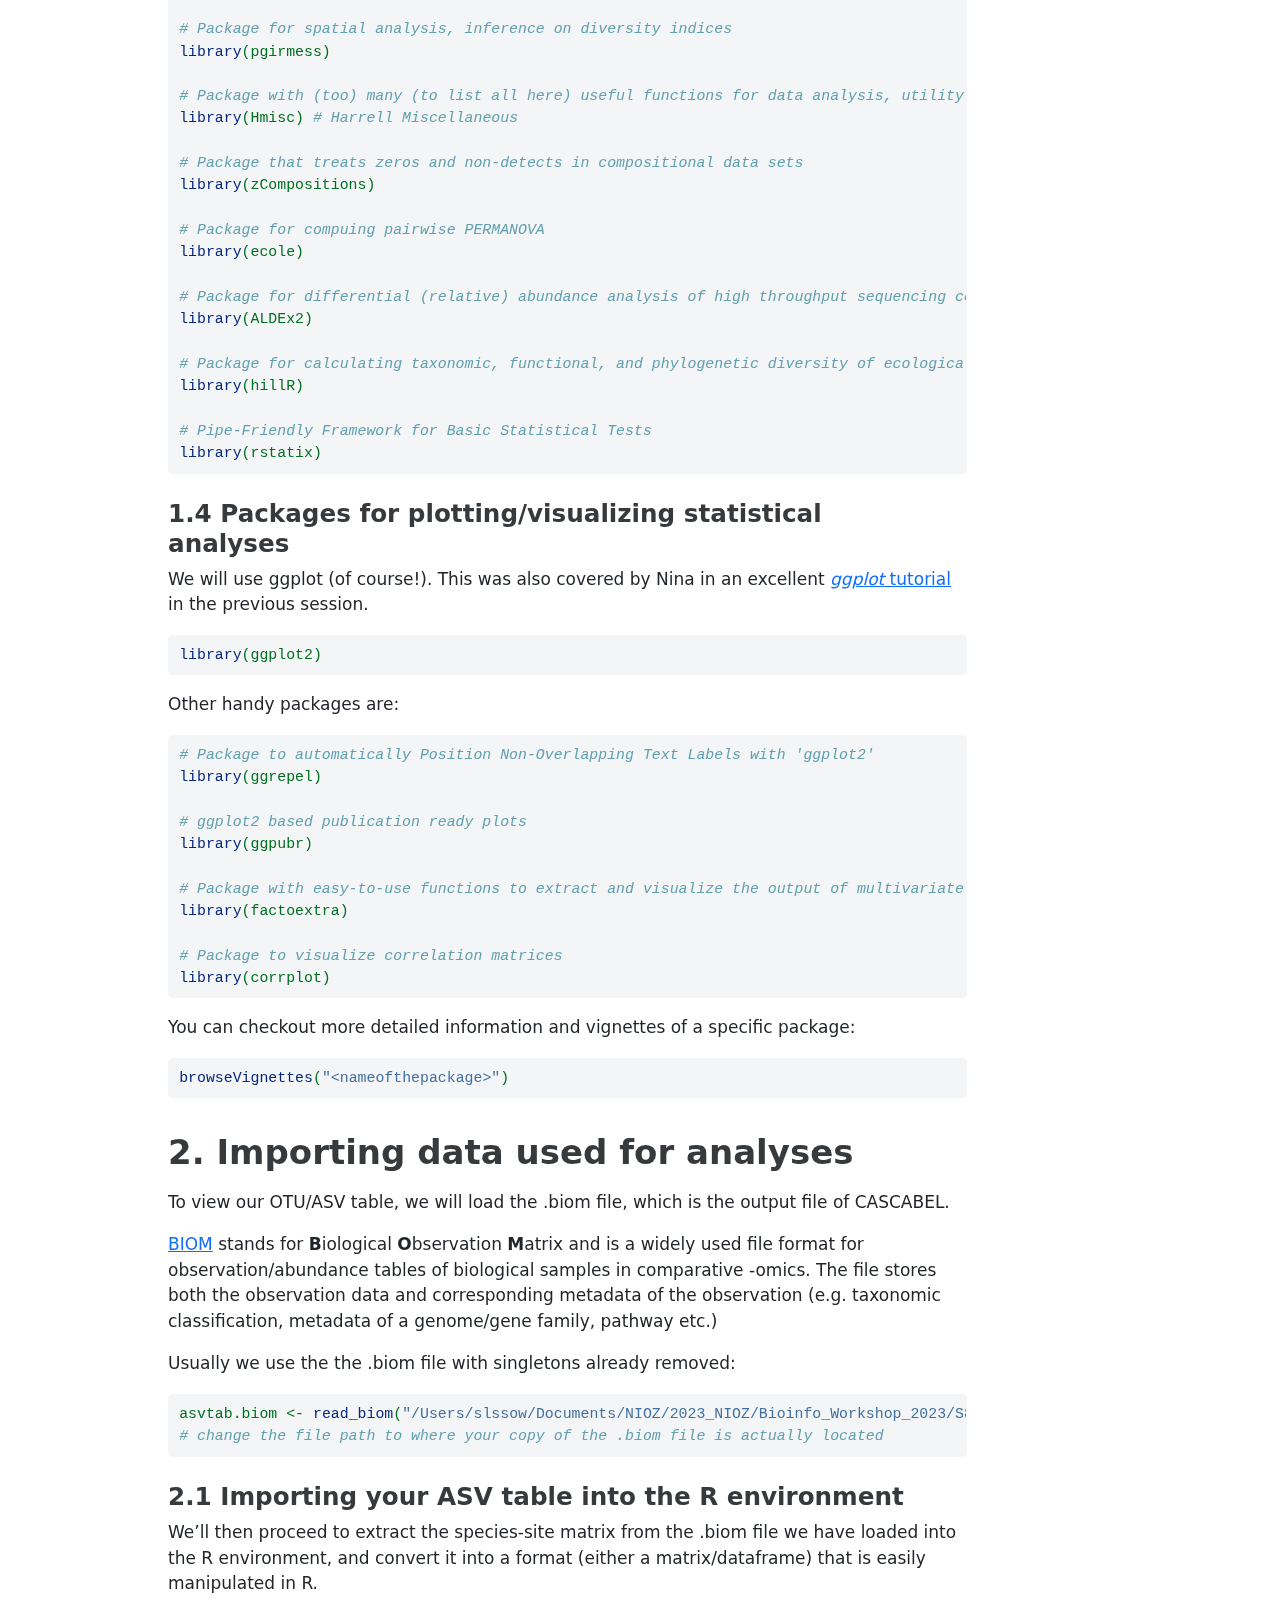
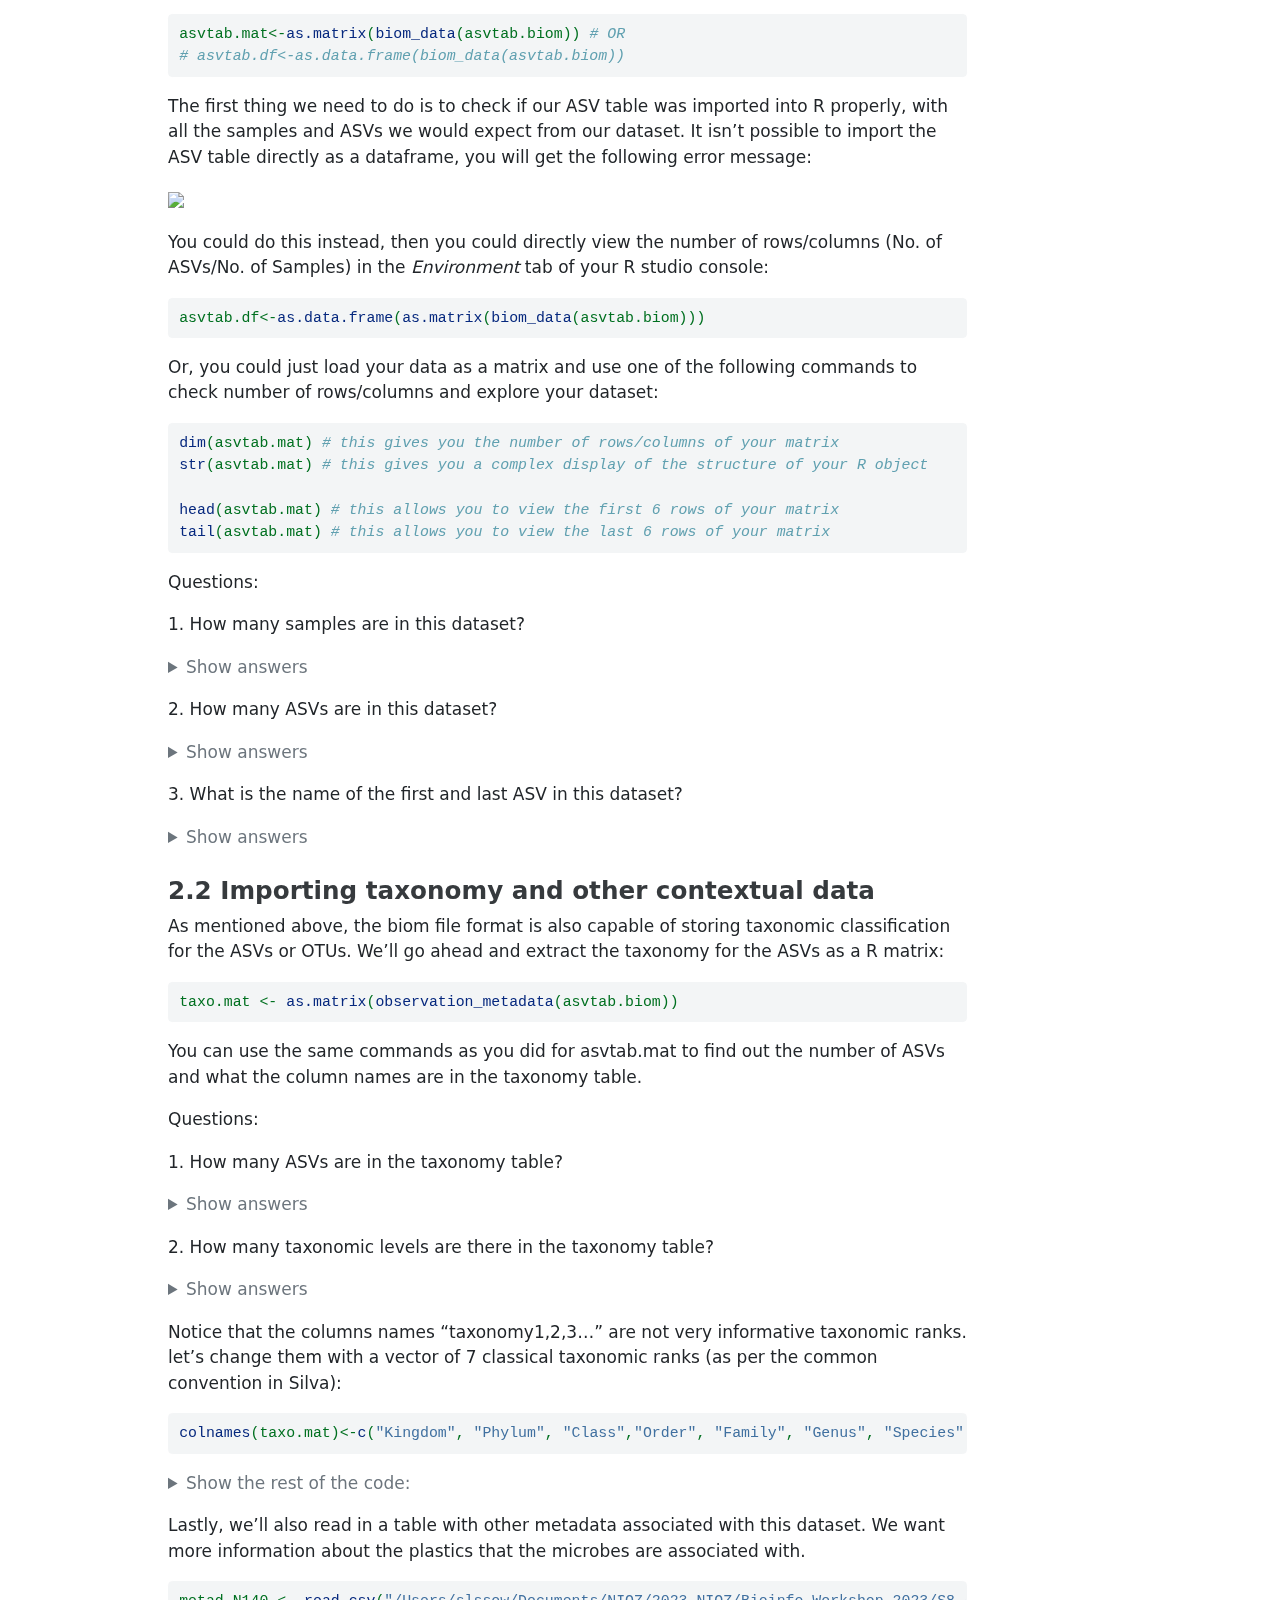
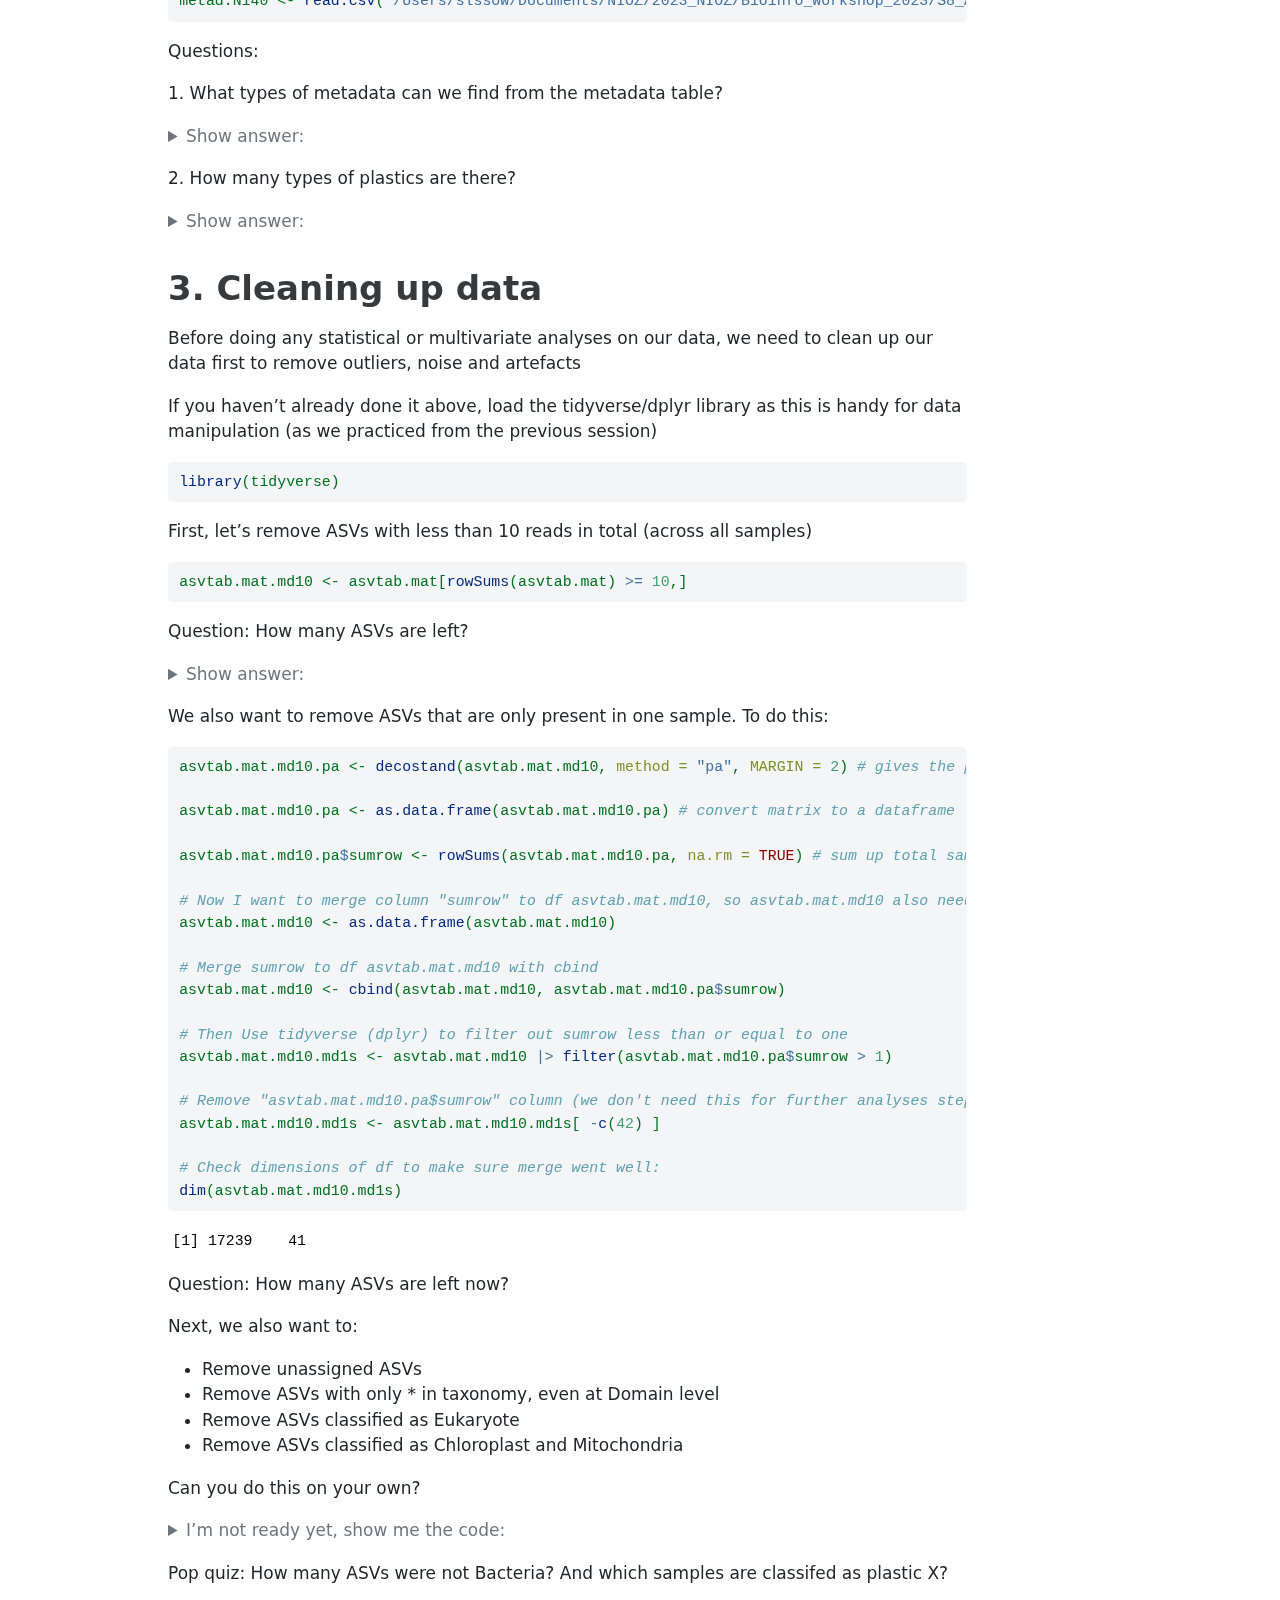
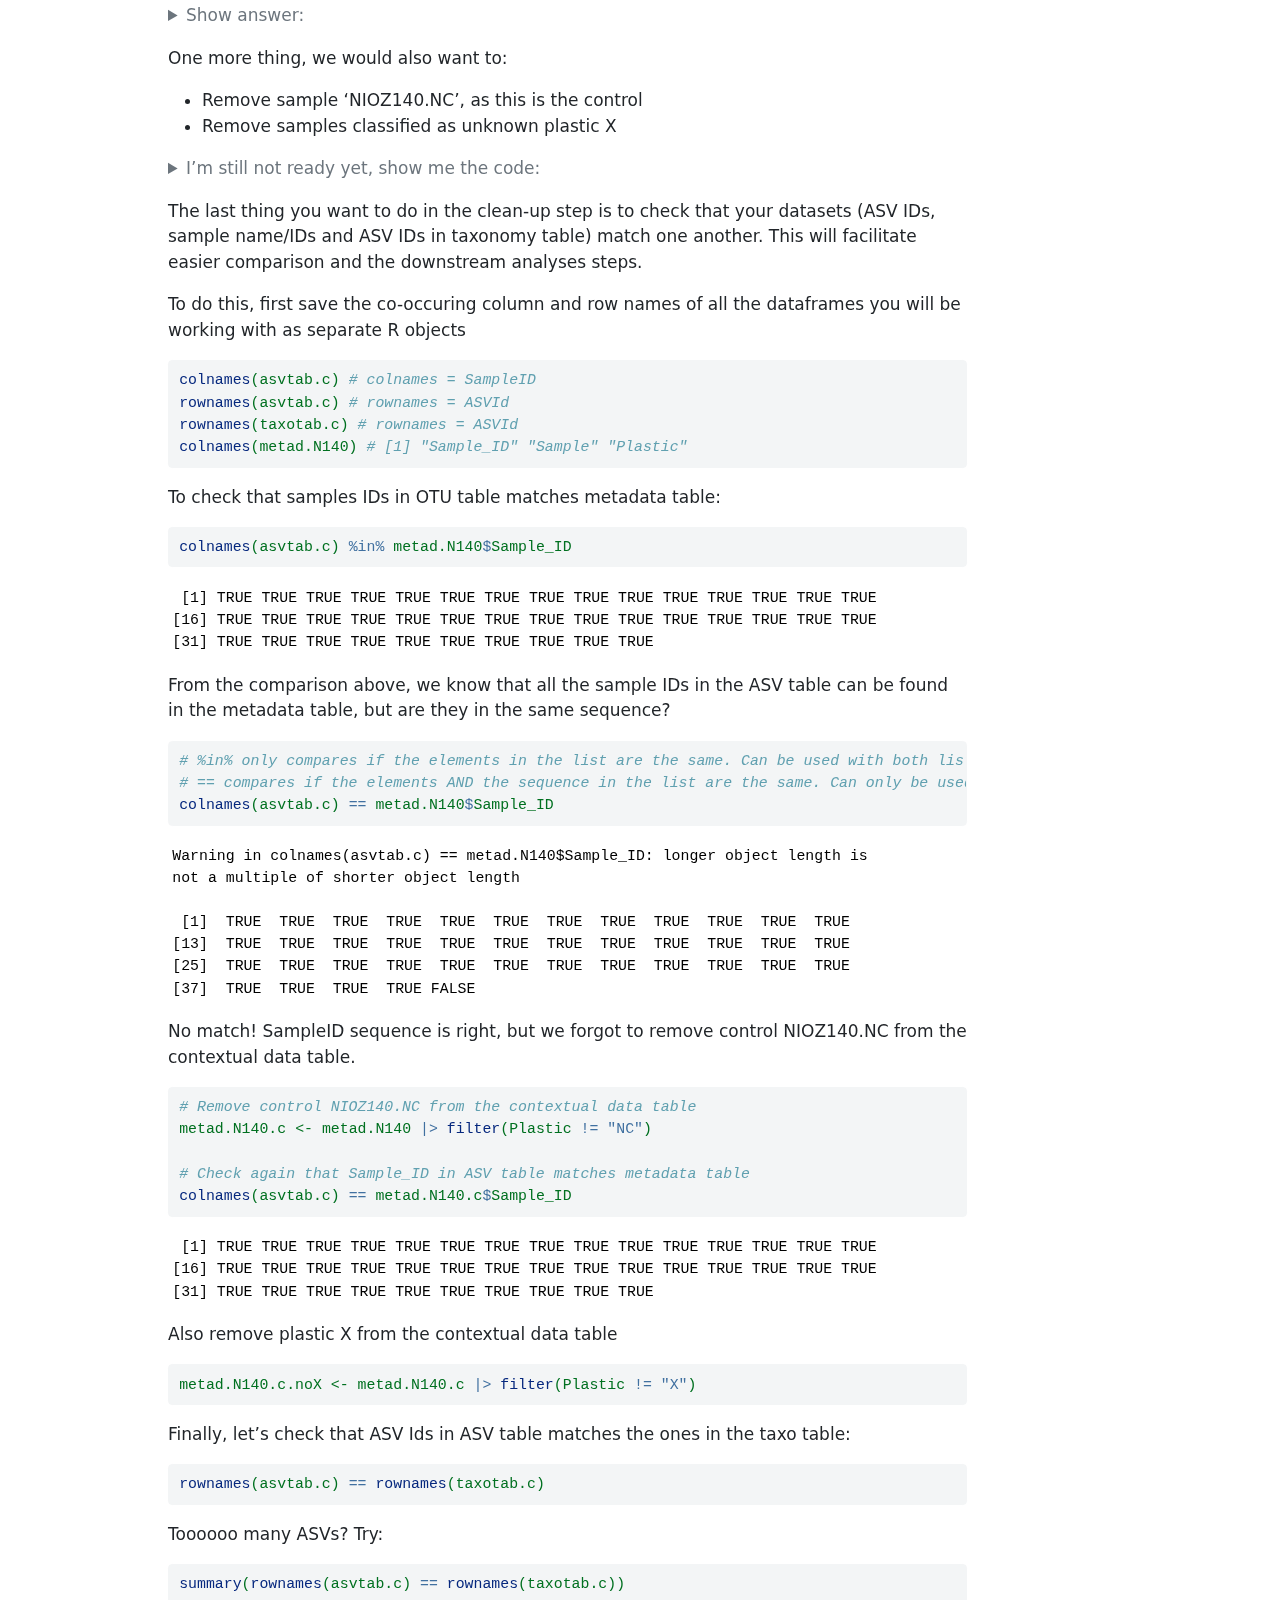
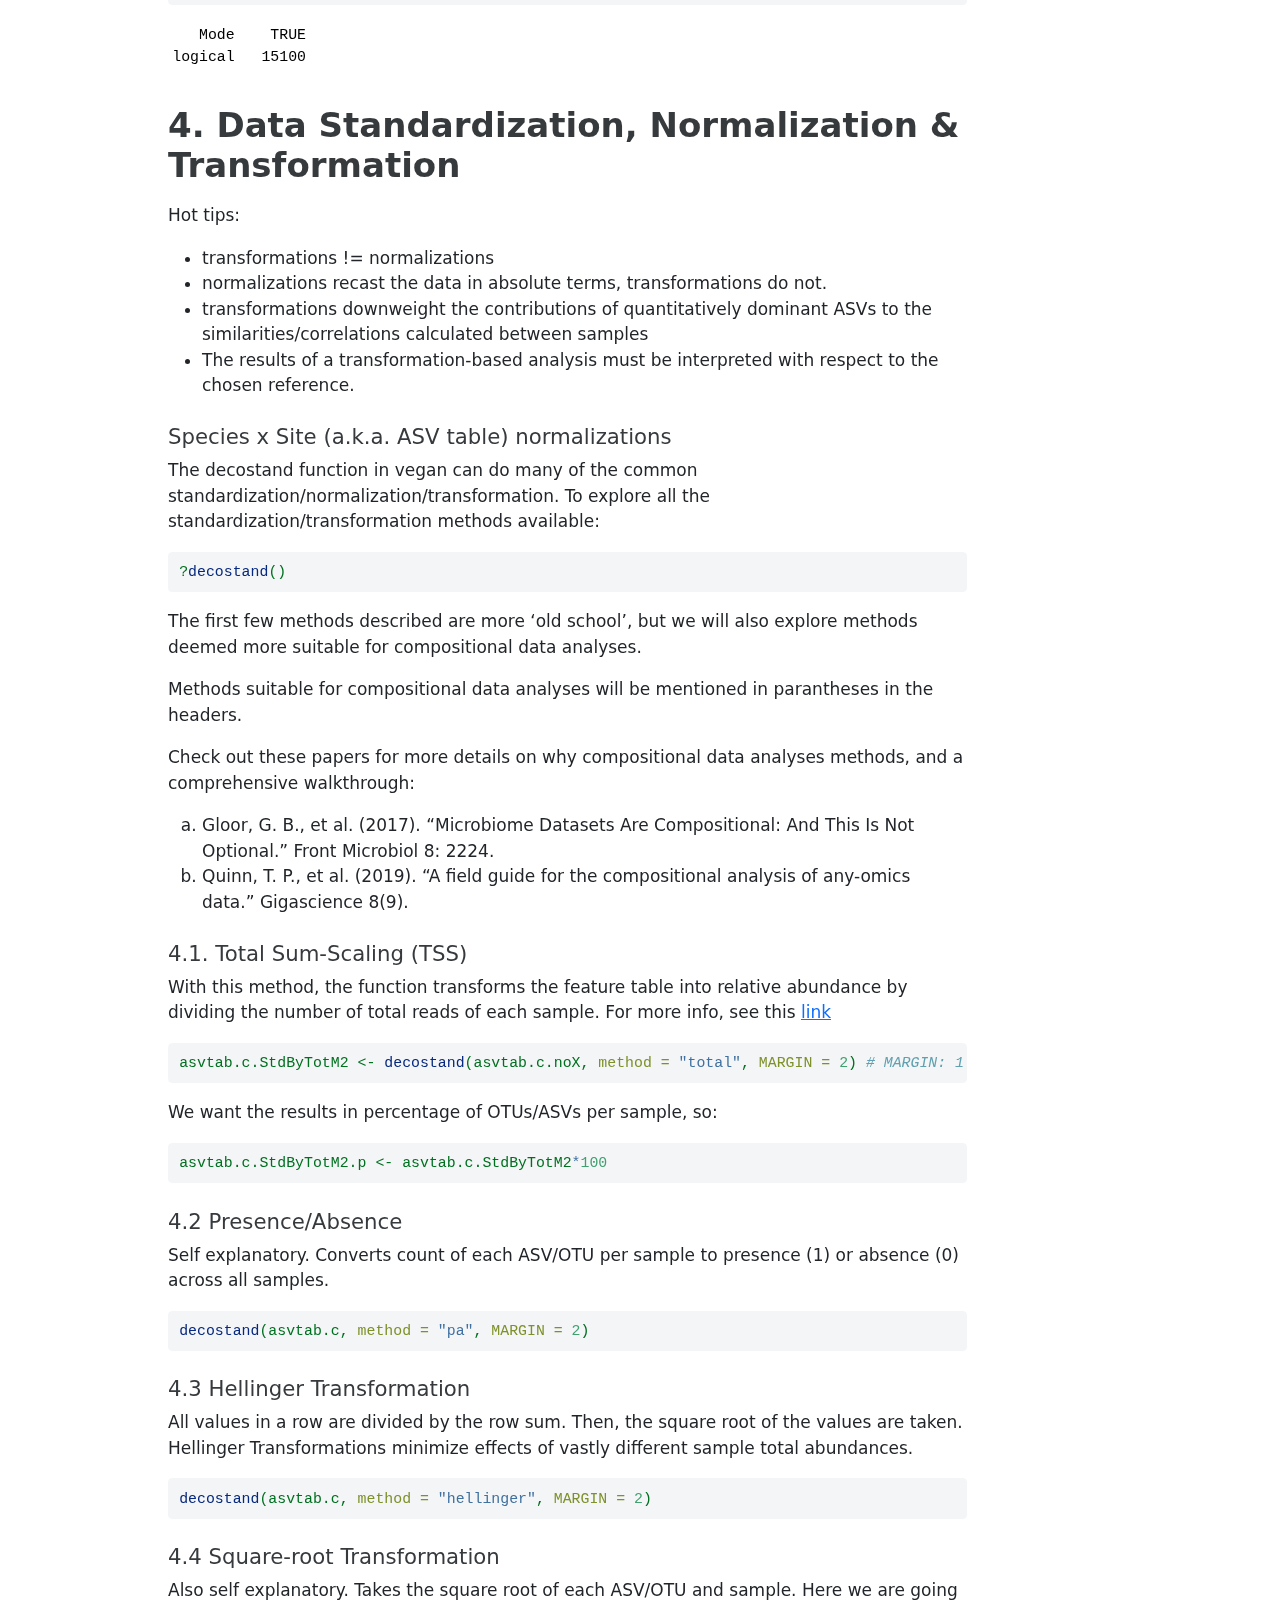
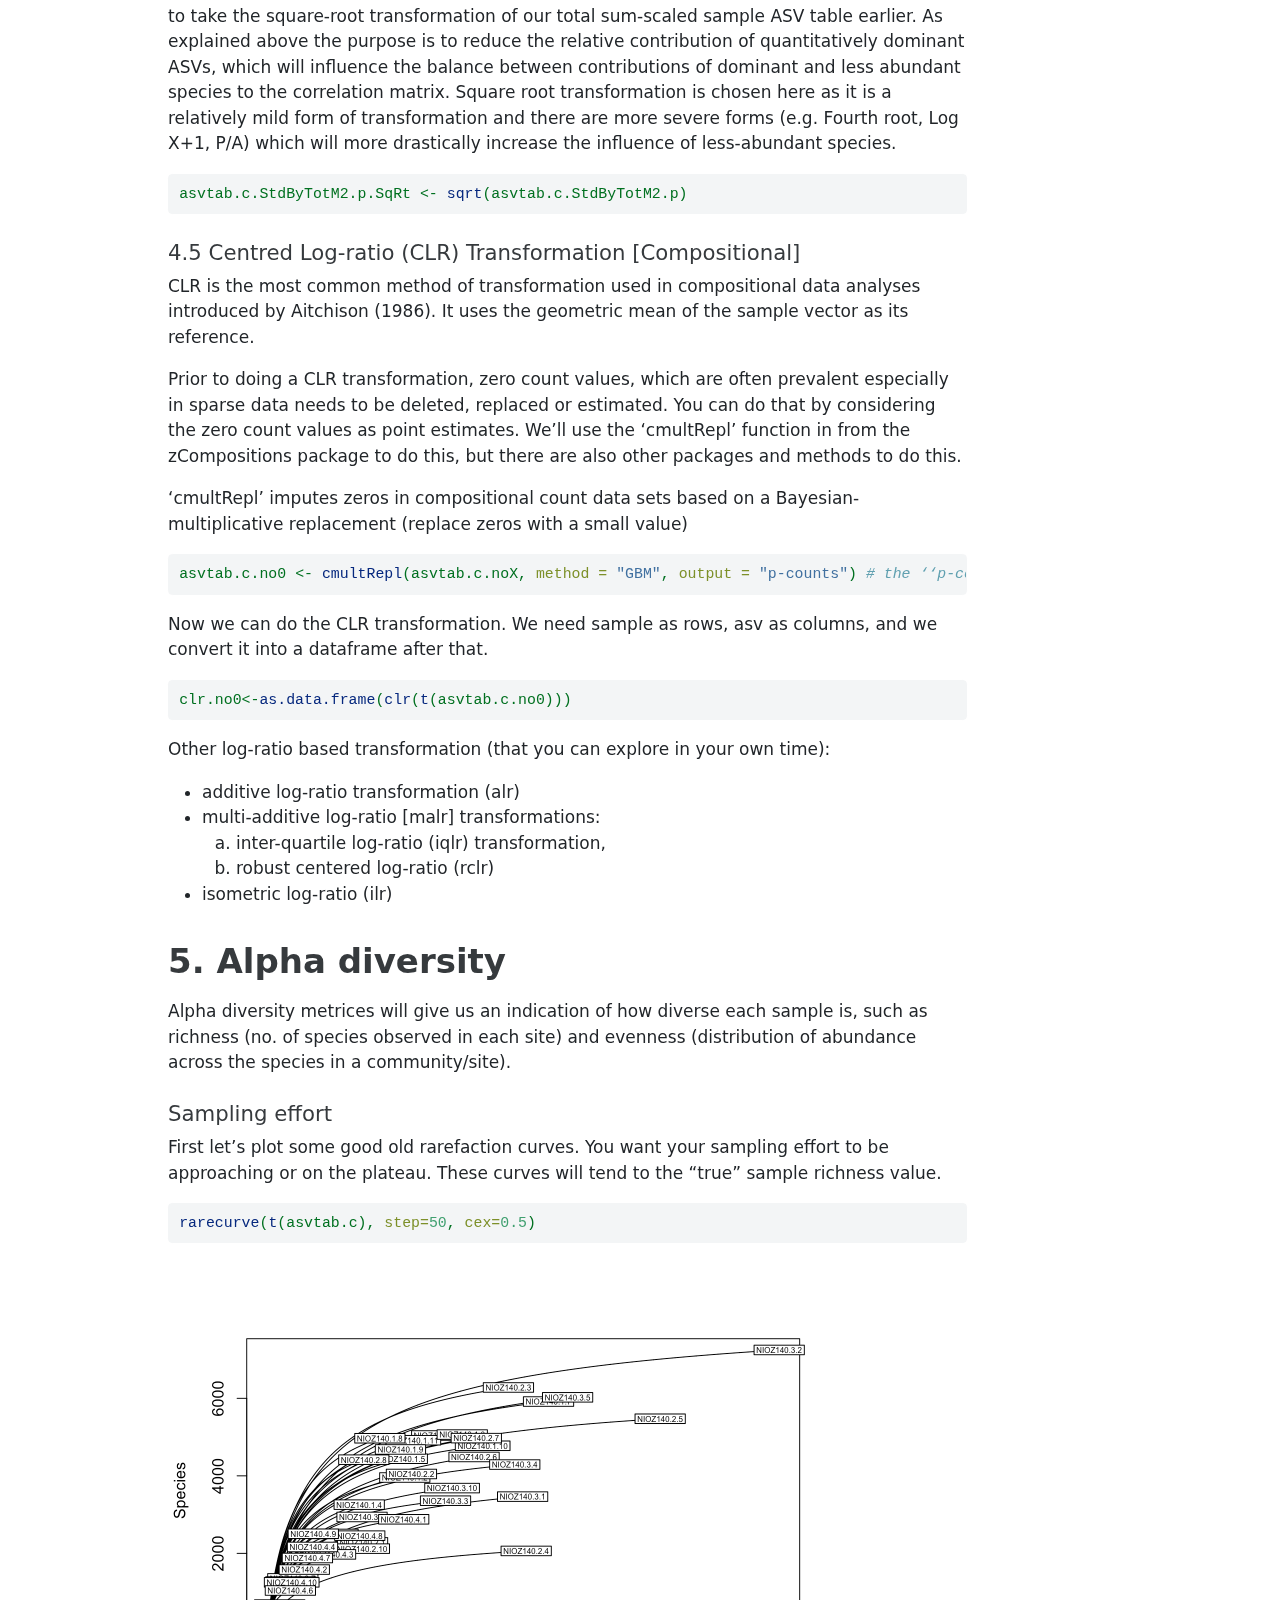
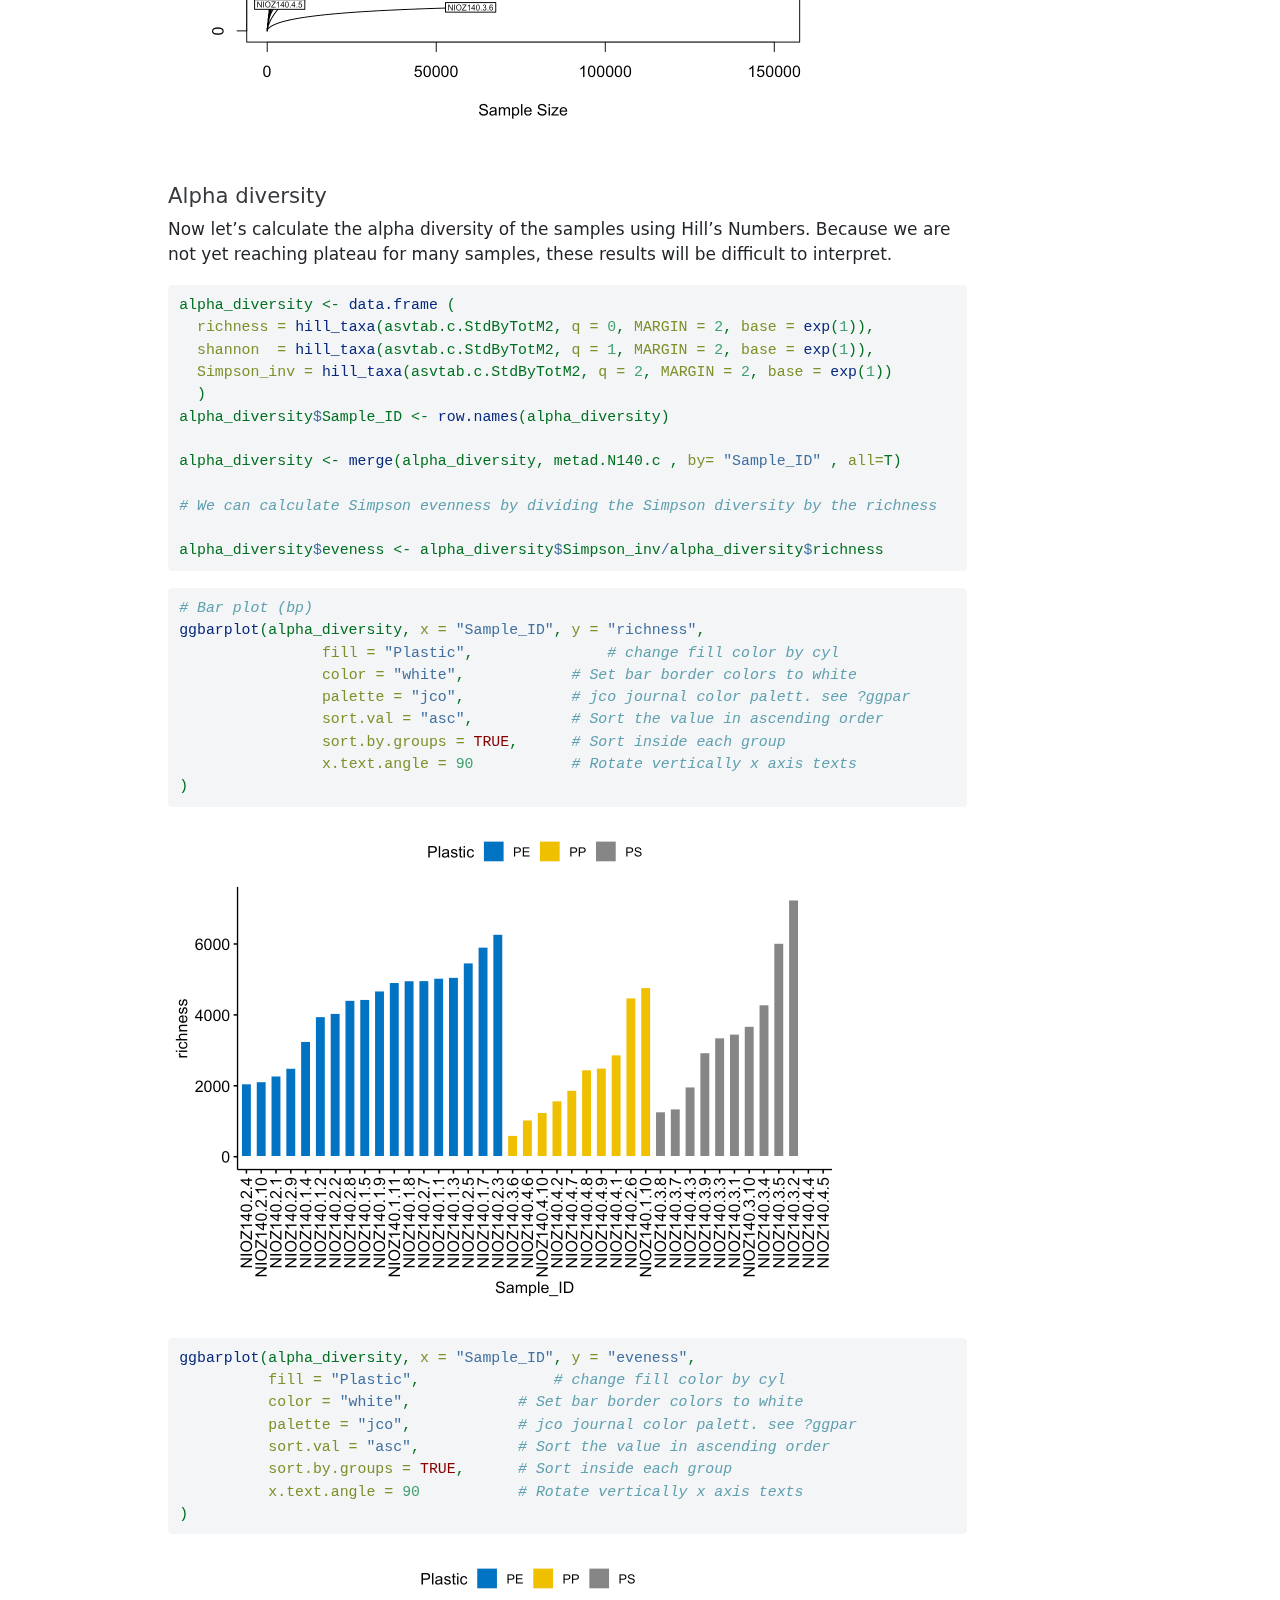
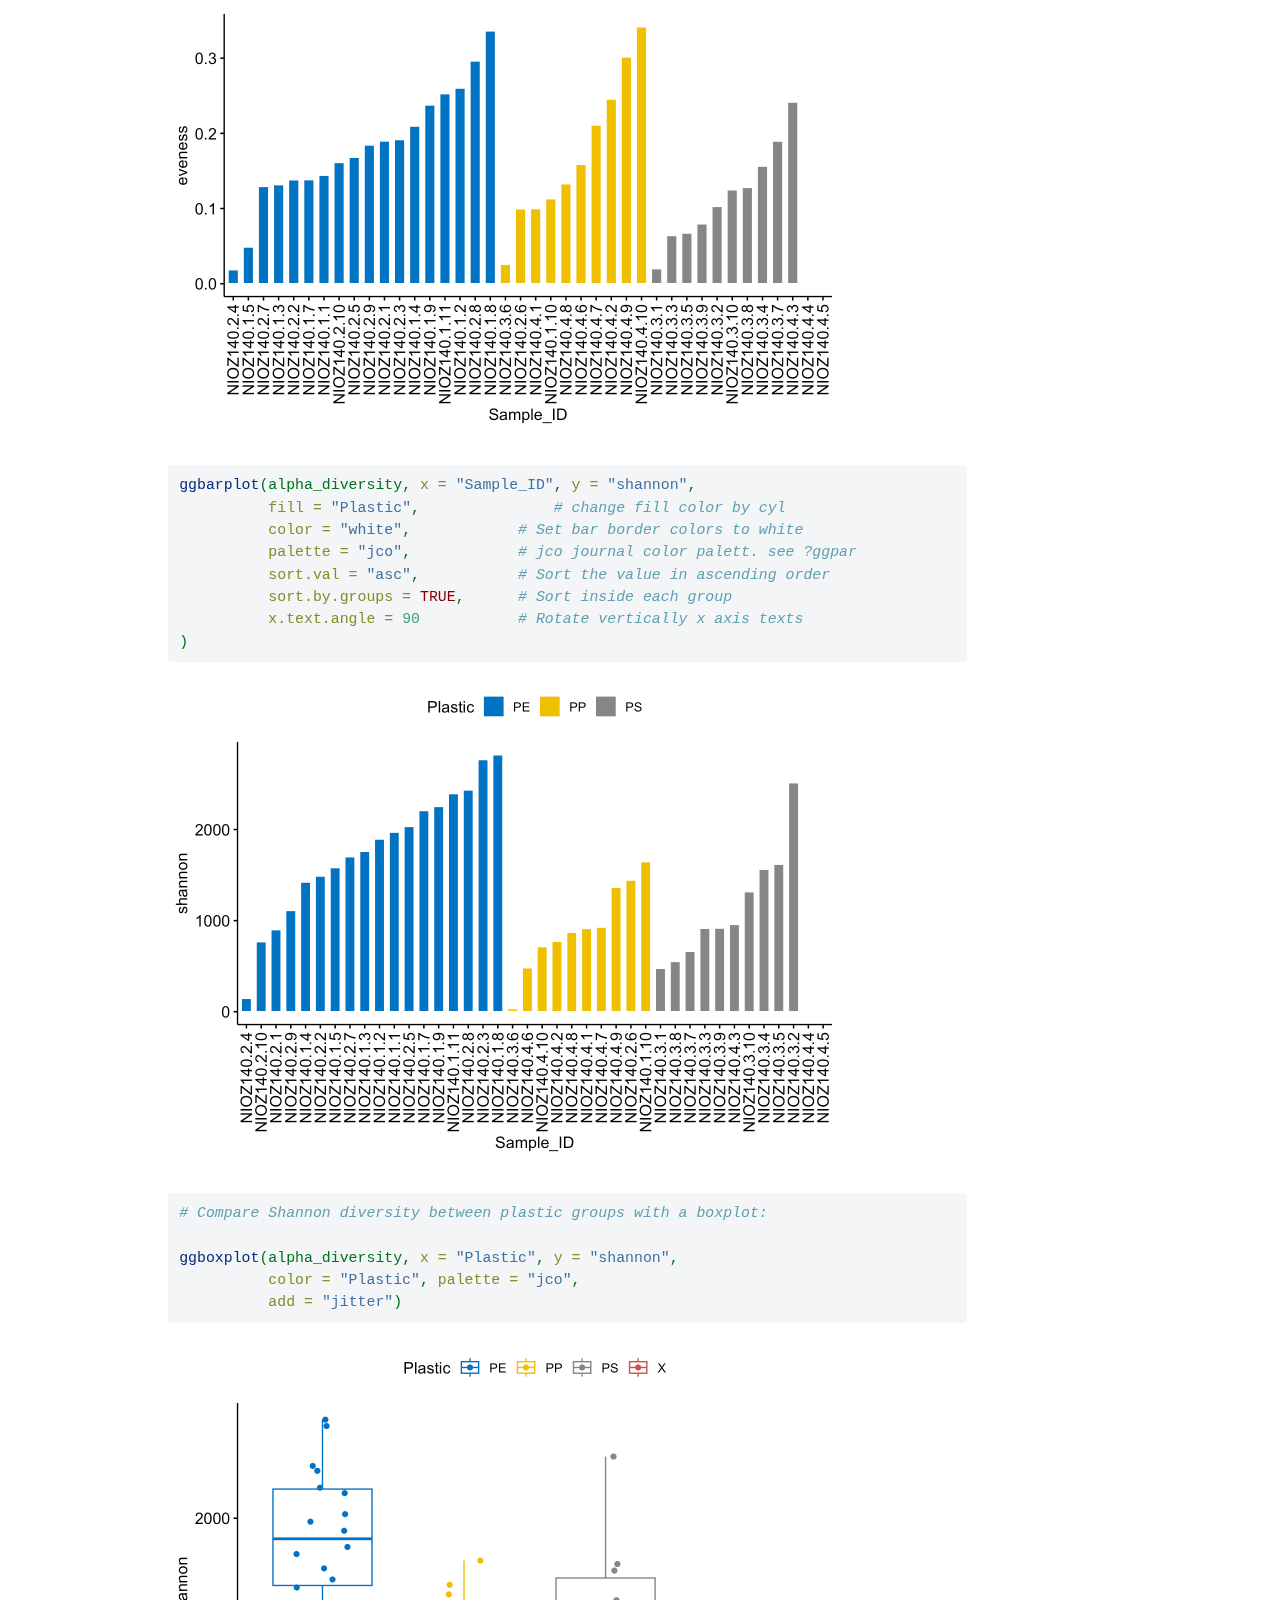
==== commit aa005289: "Push8" ====
--- a/docs/index.html
+++ b/docs/index.html
@@ -127,37 +127,13 @@
   <li><a href="#importing-taxonomy-and-other-contextual-data" id="toc-importing-taxonomy-and-other-contextual-data" class="nav-link" data-scroll-target="#importing-taxonomy-and-other-contextual-data">2.2 Importing taxonomy and other contextual data</a></li>
   </ul></li>
   <li><a href="#cleaning-up-data" id="toc-cleaning-up-data" class="nav-link" data-scroll-target="#cleaning-up-data">3. Cleaning up data</a></li>
-  <li><a href="#data-standardization-normalization-transformation" id="toc-data-standardization-normalization-transformation" class="nav-link" data-scroll-target="#data-standardization-normalization-transformation">4. Data Standardization, Normalization &amp; Transformation</a>
-  <ul class="collapse">
-  <li><a href="#species-x-site-a.k.a.-asv-table-normalizations" id="toc-species-x-site-a.k.a.-asv-table-normalizations" class="nav-link" data-scroll-target="#species-x-site-a.k.a.-asv-table-normalizations">4.1 Species x Site (a.k.a. ASV table) normalizations</a></li>
-  <li><a href="#centred-log-ratio-clr-transformation-compositional" id="toc-centred-log-ratio-clr-transformation-compositional" class="nav-link" data-scroll-target="#centred-log-ratio-clr-transformation-compositional">4.5 Centred Log-ratio (CLR) Transformation [Compositional]</a></li>
-  </ul></li>
-  <li><a href="#alpha-diversity" id="toc-alpha-diversity" class="nav-link" data-scroll-target="#alpha-diversity">5. Alpha diversity</a>
-  <ul class="collapse">
-  <li><a href="#sampling-effort" id="toc-sampling-effort" class="nav-link" data-scroll-target="#sampling-effort">Sampling effort</a>
-  <ul class="collapse">
-  <li><a href="#alpha-diversity-1" id="toc-alpha-diversity-1" class="nav-link" data-scroll-target="#alpha-diversity-1">Alpha diversity</a></li>
-  <li><a href="#phylogenetic-alpha-diversity" id="toc-phylogenetic-alpha-diversity" class="nav-link" data-scroll-target="#phylogenetic-alpha-diversity">Phylogenetic alpha Diversity</a></li>
-  </ul></li>
-  </ul></li>
+  <li><a href="#data-standardization-normalization-transformation" id="toc-data-standardization-normalization-transformation" class="nav-link" data-scroll-target="#data-standardization-normalization-transformation">4. Data Standardization, Normalization &amp; Transformation</a></li>
+  <li><a href="#alpha-diversity" id="toc-alpha-diversity" class="nav-link" data-scroll-target="#alpha-diversity">5. Alpha diversity</a></li>
   <li><a href="#distance-metrices" id="toc-distance-metrices" class="nav-link" data-scroll-target="#distance-metrices">6. Distance Metrices</a></li>
-  <li><a href="#ordination-methods" id="toc-ordination-methods" class="nav-link" data-scroll-target="#ordination-methods">7. Ordination Methods</a>
-  <ul class="collapse">
-  <li><a href="#nmds" id="toc-nmds" class="nav-link" data-scroll-target="#nmds">7.1 nMDS</a></li>
-  <li><a href="#pca-compositional" id="toc-pca-compositional" class="nav-link" data-scroll-target="#pca-compositional">7.2 PCA (Compositional)</a></li>
-  <li><a href="#pcoa" id="toc-pcoa" class="nav-link" data-scroll-target="#pcoa">7.3 PCoA</a></li>
-  </ul></li>
-  <li><a href="#multivariate-comparisons" id="toc-multivariate-comparisons" class="nav-link" data-scroll-target="#multivariate-comparisons">8. Multivariate Comparisons</a>
-  <ul class="collapse">
-  <li><a href="#permutational-multivariate-analysis-of-variance-using-distance-matrices-permanova" id="toc-permutational-multivariate-analysis-of-variance-using-distance-matrices-permanova" class="nav-link" data-scroll-target="#permutational-multivariate-analysis-of-variance-using-distance-matrices-permanova">8.2 Permutational Multivariate Analysis of Variance Using Distance Matrices (PERMANOVA)</a></li>
-  <li><a href="#test-of-homogeneity-of-dispersions-permdisp" id="toc-test-of-homogeneity-of-dispersions-permdisp" class="nav-link" data-scroll-target="#test-of-homogeneity-of-dispersions-permdisp">8.3 Test of homogeneity of dispersions (PERMDISP)</a></li>
-  <li><a href="#analysis-of-similarity-anosim---non-parametric" id="toc-analysis-of-similarity-anosim---non-parametric" class="nav-link" data-scroll-target="#analysis-of-similarity-anosim---non-parametric">8.4 Analysis of Similarity (ANOSIM - Non Parametric)</a></li>
-  </ul></li>
-  <li><a href="#exploring-phylogenetic-diversity" id="toc-exploring-phylogenetic-diversity" class="nav-link" data-scroll-target="#exploring-phylogenetic-diversity">9. Exploring Phylogenetic Diversity</a>
-  <ul class="collapse">
+  <li><a href="#ordination-methods" id="toc-ordination-methods" class="nav-link" data-scroll-target="#ordination-methods">7. Ordination Methods</a></li>
+  <li><a href="#multivariate-comparisons" id="toc-multivariate-comparisons" class="nav-link" data-scroll-target="#multivariate-comparisons">8. Multivariate Comparisons</a></li>
+  <li><a href="#exploring-phylogenetic-diversity" id="toc-exploring-phylogenetic-diversity" class="nav-link" data-scroll-target="#exploring-phylogenetic-diversity">9. Exploring Phylogenetic Diversity</a></li>
   <li><a href="#more-interesting-materials-and-references" id="toc-more-interesting-materials-and-references" class="nav-link" data-scroll-target="#more-interesting-materials-and-references">More interesting materials and references</a></li>
-  <li><a href="#session-info" id="toc-session-info" class="nav-link" data-scroll-target="#session-info">Session Info</a></li>
-  </ul></li>
   </ul>
 </nav>
     </div>
@@ -722,8 +698,8 @@
 <li>transformations downweight the contributions of quantitatively dominant ASVs to the similarities/correlations calculated between samples</li>
 <li>The results of a transformation-based analysis must be interpreted with respect to the chosen reference.</li>
 </ul>
-<section id="species-x-site-a.k.a.-asv-table-normalizations" class="level3">
-<h3 class="anchored" data-anchor-id="species-x-site-a.k.a.-asv-table-normalizations">4.1 Species x Site (a.k.a. ASV table) normalizations</h3>
+<section id="species-x-site-a.k.a.-asv-table-normalizations" class="level4">
+<h4 class="anchored" data-anchor-id="species-x-site-a.k.a.-asv-table-normalizations">Species x Site (a.k.a. ASV table) normalizations</h4>
 <p>The decostand function in vegan can do many of the common standardization/normalization/transformation. To explore all the standardization/transformation methods available:</p>
 <div class="cell">
 <div class="sourceCode cell-code" id="cb59"><pre class="sourceCode r code-with-copy"><code class="sourceCode r"><span id="cb59-1"><a href="#cb59-1" aria-hidden="true" tabindex="-1"></a>?<span class="fu">decostand</span>()</span></code><button title="Copy to Clipboard" class="code-copy-button"><i class="bi"></i></button></pre></div>
@@ -735,8 +711,9 @@
 <li>Gloor, G. B., et al.&nbsp;(2017). “Microbiome Datasets Are Compositional: And This Is Not Optional.” Front Microbiol 8: 2224.</li>
 <li>Quinn, T. P., et al.&nbsp;(2019). “A field guide for the compositional analysis of any-omics data.” Gigascience 8(9).</li>
 </ol>
+</section>
 <section id="total-sum-scaling-tss" class="level4">
-<h4 class="anchored" data-anchor-id="total-sum-scaling-tss">4.1.1 Total Sum-Scaling (TSS)</h4>
+<h4 class="anchored" data-anchor-id="total-sum-scaling-tss">4.1. Total Sum-Scaling (TSS)</h4>
 <p>With this method, the function transforms the feature table into relative abundance by dividing the number of total reads of each sample. For more info, see this <a href="https://rdrr.io/github/HuaZou/MyRtools/man/normalize-methods.html">link</a></p>
 <div class="cell">
 <div class="sourceCode cell-code" id="cb60"><pre class="sourceCode r code-with-copy"><code class="sourceCode r"><span id="cb60-1"><a href="#cb60-1" aria-hidden="true" tabindex="-1"></a>asvtab.c.StdByTotM2 <span class="ot">&lt;-</span> <span class="fu">decostand</span>(asvtab.c.noX, <span class="at">method =</span> <span class="st">"total"</span>, <span class="at">MARGIN =</span> <span class="dv">2</span>) <span class="co"># MARGIN: 1 = rows, and 2 = columns of x.</span></span></code><button title="Copy to Clipboard" class="code-copy-button"><i class="bi"></i></button></pre></div>
@@ -747,29 +724,28 @@
 </div>
 </section>
 <section id="presenceabsence" class="level4">
-<h4 class="anchored" data-anchor-id="presenceabsence">4.1 Presence/Absence</h4>
+<h4 class="anchored" data-anchor-id="presenceabsence">4.2 Presence/Absence</h4>
 <p>Self explanatory. Converts count of each ASV/OTU per sample to presence (1) or absence (0) across all samples.</p>
 <div class="cell">
 <div class="sourceCode cell-code" id="cb62"><pre class="sourceCode r code-with-copy"><code class="sourceCode r"><span id="cb62-1"><a href="#cb62-1" aria-hidden="true" tabindex="-1"></a><span class="fu">decostand</span>(asvtab.c, <span class="at">method =</span> <span class="st">"pa"</span>, <span class="at">MARGIN =</span> <span class="dv">2</span>)</span></code><button title="Copy to Clipboard" class="code-copy-button"><i class="bi"></i></button></pre></div>
 </div>
 </section>
 <section id="hellinger-transformation" class="level4">
-<h4 class="anchored" data-anchor-id="hellinger-transformation">4.2 Hellinger Transformation</h4>
+<h4 class="anchored" data-anchor-id="hellinger-transformation">4.3 Hellinger Transformation</h4>
 <p>All values in a row are divided by the row sum. Then, the square root of the values are taken. Hellinger Transformations minimize effects of vastly different sample total abundances.</p>
 <div class="cell">
 <div class="sourceCode cell-code" id="cb63"><pre class="sourceCode r code-with-copy"><code class="sourceCode r"><span id="cb63-1"><a href="#cb63-1" aria-hidden="true" tabindex="-1"></a><span class="fu">decostand</span>(asvtab.c, <span class="at">method =</span> <span class="st">"hellinger"</span>, <span class="at">MARGIN =</span> <span class="dv">2</span>)</span></code><button title="Copy to Clipboard" class="code-copy-button"><i class="bi"></i></button></pre></div>
 </div>
 </section>
 <section id="square-root-transformation" class="level4">
-<h4 class="anchored" data-anchor-id="square-root-transformation">4.3 Square-root Transformation</h4>
+<h4 class="anchored" data-anchor-id="square-root-transformation">4.4 Square-root Transformation</h4>
 <p>Also self explanatory. Takes the square root of each ASV/OTU and sample. Here we are going to take the square-root transformation of our total sum-scaled sample ASV table earlier. As explained above the purpose is to reduce the relative contribution of quantitatively dominant ASVs, which will influence the balance between contributions of dominant and less abundant species to the correlation matrix. Square root transformation is chosen here as it is a relatively mild form of transformation and there are more severe forms (e.g.&nbsp;Fourth root, Log X+1, P/A) which will more drastically increase the influence of less-abundant species.</p>
 <div class="cell">
 <div class="sourceCode cell-code" id="cb64"><pre class="sourceCode r code-with-copy"><code class="sourceCode r"><span id="cb64-1"><a href="#cb64-1" aria-hidden="true" tabindex="-1"></a>asvtab.c.StdByTotM2.p.SqRt <span class="ot">&lt;-</span> <span class="fu">sqrt</span>(asvtab.c.StdByTotM2.p)</span></code><button title="Copy to Clipboard" class="code-copy-button"><i class="bi"></i></button></pre></div>
 </div>
 </section>
-</section>
-<section id="centred-log-ratio-clr-transformation-compositional" class="level3">
-<h3 class="anchored" data-anchor-id="centred-log-ratio-clr-transformation-compositional">4.5 Centred Log-ratio (CLR) Transformation [Compositional]</h3>
+<section id="centred-log-ratio-clr-transformation-compositional" class="level4">
+<h4 class="anchored" data-anchor-id="centred-log-ratio-clr-transformation-compositional">4.5 Centred Log-ratio (CLR) Transformation [Compositional]</h4>
 <p>CLR is the most common method of transformation used in compositional data analyses introduced by Aitchison (1986). It uses the geometric mean of the sample vector as its reference.</p>
 <p>Prior to doing a CLR transformation, zero count values, which are often prevalent especially in sparse data needs to be deleted, replaced or estimated. You can do that by considering the zero count values as point estimates. We’ll use the ‘cmultRepl’ function in from the zCompositions package to do this, but there are also other packages and methods to do this.</p>
 <p>‘cmultRepl’ imputes zeros in compositional count data sets based on a Bayesian-multiplicative replacement (replace zeros with a small value)</p>
@@ -795,8 +771,8 @@
 <section id="alpha-diversity" class="level1">
 <h1>5. Alpha diversity</h1>
 <p>Alpha diversity metrices will give us an indication of how diverse each sample is, such as richness (no. of species observed in each site) and evenness (distribution of abundance across the species in a community/site).</p>
-<section id="sampling-effort" class="level2">
-<h2 class="anchored" data-anchor-id="sampling-effort">Sampling effort</h2>
+<section id="sampling-effort" class="level4">
+<h4 class="anchored" data-anchor-id="sampling-effort">Sampling effort</h4>
 <p>First let’s plot some good old rarefaction curves. You want your sampling effort to be approaching or on the plateau. These curves will tend to the “true” sample richness value.</p>
 <div class="cell">
 <div class="sourceCode cell-code" id="cb67"><pre class="sourceCode r code-with-copy"><code class="sourceCode r"><span id="cb67-1"><a href="#cb67-1" aria-hidden="true" tabindex="-1"></a><span class="fu">rarecurve</span>(<span class="fu">t</span>(asvtab.c), <span class="at">step=</span><span class="dv">50</span>, <span class="at">cex=</span><span class="fl">0.5</span>)</span></code><button title="Copy to Clipboard" class="code-copy-button"><i class="bi"></i></button></pre></div>
@@ -804,8 +780,9 @@
 <p><img src="index_files/figure-html/unnamed-chunk-49-1.png" class="img-fluid" width="672"></p>
 </div>
 </div>
-<section id="alpha-diversity-1" class="level3">
-<h3 class="anchored" data-anchor-id="alpha-diversity-1">Alpha diversity</h3>
+</section>
+<section id="alpha-diversity-1" class="level4">
+<h4 class="anchored" data-anchor-id="alpha-diversity-1">Alpha diversity</h4>
 <p>Now let’s calculate the alpha diversity of the samples using Hill’s Numbers. Because we are not yet reaching plateau for many samples, these results will be difficult to interpret.</p>
 <div class="cell">
 <div class="sourceCode cell-code" id="cb68"><pre class="sourceCode r code-with-copy"><code class="sourceCode r"><span id="cb68-1"><a href="#cb68-1" aria-hidden="true" tabindex="-1"></a>alpha_diversity <span class="ot">&lt;-</span> <span class="fu">data.frame</span> (</span>
@@ -866,15 +843,14 @@
 </div>
 </div>
 </section>
-<section id="phylogenetic-alpha-diversity" class="level3">
-<h3 class="anchored" data-anchor-id="phylogenetic-alpha-diversity">Phylogenetic alpha Diversity</h3>
+<section id="phylogenetic-alpha-diversity" class="level4">
+<h4 class="anchored" data-anchor-id="phylogenetic-alpha-diversity">Phylogenetic alpha Diversity</h4>
 <p>If you have a tree for your OTUs/ASVs you can also calculate phylogeny diversity, i.e.&nbsp;if you have a community that is skewed towards a few branches of the tree or if it’s evenly distributed across the tree.</p>
 <div class="cell">
 <div class="sourceCode cell-code" id="cb73"><pre class="sourceCode r code-with-copy"><code class="sourceCode r"><span id="cb73-1"><a href="#cb73-1" aria-hidden="true" tabindex="-1"></a><span class="fu">library</span>(picante)</span>
 <span id="cb73-2"><a href="#cb73-2" aria-hidden="true" tabindex="-1"></a></span>
 <span id="cb73-3"><a href="#cb73-3" aria-hidden="true" tabindex="-1"></a>df.pd <span class="ot">&lt;-</span> <span class="fu">pd</span>(<span class="fu">t</span>(otu_table_ps1), treefile_p1,<span class="at">include.root=</span>F) <span class="co"># t(ou_table) transposes the table for use in picante and the tre file comes from the first code chunck we used to read tree file (see making a phyloseq object section).</span></span></code><button title="Copy to Clipboard" class="code-copy-button"><i class="bi"></i></button></pre></div>
 </div>
-</section>
 </section>
 </section>
 <section id="distance-metrices" class="level1">
@@ -915,8 +891,8 @@
 <li><p>Uniform Manifold Approximation and Projection for Dimension Reduction (<a href="https://cran.r-project.org/web/packages/umap/vignettes/umap.html">UMAP</a>)</p></li>
 <li><p>T-Distributed Stochastic Neighbor Embedding (<a href="https://cran.r-project.org/web/packages/tsne/index.html">t-SNE</a>)</p></li>
 </ul>
-<section id="nmds" class="level3">
-<h3 class="anchored" data-anchor-id="nmds">7.1 nMDS</h3>
+<section id="nmds" class="level4">
+<h4 class="anchored" data-anchor-id="nmds">7.1 nMDS</h4>
 <p>nMDS constrains a distance matrix into a given number of dimensions, and aims to represent samples as points in a low dimensional space (usually 2 or 3). The closer the points are to each other the more similar thier community composition. You can use nMDS on a wide range of data types and resemblances. The nMDS we will build will be based on the Bray-Curtis resemblance matrix that we computed earlier:</p>
 <div class="cell">
 <div class="sourceCode cell-code" id="cb78"><pre class="sourceCode r code-with-copy"><code class="sourceCode r"><span id="cb78-1"><a href="#cb78-1" aria-hidden="true" tabindex="-1"></a>(nmds<span class="ot">&lt;-</span><span class="fu">metaMDS</span>(asvtab.c.StdByTotM2.p.SqRt.bray, <span class="at">k =</span> <span class="dv">2</span>)) <span class="co"># where k is the number of dimensions </span></span></code><button title="Copy to Clipboard" class="code-copy-button"><i class="bi"></i></button></pre></div>
@@ -936,7 +912,7 @@
 <div class="cell">
 <div class="sourceCode cell-code" id="cb81"><pre class="sourceCode r code-with-copy"><code class="sourceCode r"><span id="cb81-1"><a href="#cb81-1" aria-hidden="true" tabindex="-1"></a>nmds<span class="sc">$</span>stress</span></code><button title="Copy to Clipboard" class="code-copy-button"><i class="bi"></i></button></pre></div>
 <div class="cell-output cell-output-stdout">
-<pre><code>[1] 0.1864221</code></pre>
+<pre><code>[1] 0.1864234</code></pre>
 </div>
 </div>
 <p>Now let’s make a nicer nMDS plot with the data we have saved, with the plastic type of each sample represented by different colors. To do so, we’ll first make our categorical variables as factors:</p>
@@ -967,8 +943,8 @@
 </div>
 </div>
 </section>
-<section id="pca-compositional" class="level3">
-<h3 class="anchored" data-anchor-id="pca-compositional">7.2 PCA (Compositional)</h3>
+<section id="pca-compositional" class="level4">
+<h4 class="anchored" data-anchor-id="pca-compositional">7.2 PCA (Compositional)</h4>
 <p>PCA is a projection of points in high dimensional variable space onto axes that minimizes residual variation in Euclidean space. It is typically used on datasets where there are not many zeros, so traditionally it was not considered very suitable for many biological data, though this has started to change in the recent years with the push for the compositional approach to data analyses. It is recommended to do your research on whether this is suitable for your dataset before proceeding!</p>
 <p>Gloor et.al. (2017) recommends the use of Aitchison distance or the philr phylogenetic transform to define resemblance matrix. philr is based on binary partitions along an evolutionary tree and can be used as a UniFrac distance metric replacement, but only examines the relationships between chosen partitions. Aitchison distance is defined as the Euclidean distance between samples that are clr transformed.</p>
 <p>Here we will compute our PCA based on the Aitchison distance, which we have already computed above.</p>
@@ -990,8 +966,8 @@
 <span id="cb87-4"><a href="#cb87-4" aria-hidden="true" tabindex="-1"></a>pca.aitd</span></code><button title="Copy to Clipboard" class="code-copy-button"><i class="bi"></i></button></pre></div>
 </div>
 </section>
-<section id="pcoa" class="level3">
-<h3 class="anchored" data-anchor-id="pcoa">7.3 PCoA</h3>
+<section id="pcoa" class="level4">
+<h4 class="anchored" data-anchor-id="pcoa">7.3 PCoA</h4>
 <p>PCoA is similar to nMDS, except that it approximates eigenvectors based on the resemblance matrix. It is a projection of points onto axes that minimizes residual variation in the space of the resemblance measure. It is also very flexible and accepts any symmetrical resemblance matrix.</p>
 <p>To learn more about the function in <i>vegan</i>:</p>
 <div class="cell">
@@ -1012,8 +988,8 @@
 </section>
 <section id="multivariate-comparisons" class="level1">
 <h1>8. Multivariate Comparisons</h1>
-<section id="permutational-multivariate-analysis-of-variance-using-distance-matrices-permanova" class="level3">
-<h3 class="anchored" data-anchor-id="permutational-multivariate-analysis-of-variance-using-distance-matrices-permanova">8.2 Permutational Multivariate Analysis of Variance Using Distance Matrices (PERMANOVA)</h3>
+<section id="permutational-multivariate-analysis-of-variance-using-distance-matrices-permanova" class="level4">
+<h4 class="anchored" data-anchor-id="permutational-multivariate-analysis-of-variance-using-distance-matrices-permanova">8.2 Permutational Multivariate Analysis of Variance Using Distance Matrices (PERMANOVA)</h4>
 <p>You have made your ordination plots, which show that there is some sort of grouping of your samples and variation between the groups. But how much variation is there really? Which pairs of groups (communities) are more similar to different to each other? Are they statistically significant?</p>
 <p>In a typical Analysis of Variance (ANOVA) you study the variance of a variable across categories. PERMANOVA allows you to do this but for distance matrices across clusters/categories/variables or groups of samples. It’s non-parametrical and used more and more in microbial ecology. To learn more about the function:</p>
 <div class="cell">
@@ -1056,16 +1032,16 @@
 <div class="sourceCode cell-code" id="cb95"><pre class="sourceCode r code-with-copy"><code class="sourceCode r"><span id="cb95-1"><a href="#cb95-1" aria-hidden="true" tabindex="-1"></a>permanova_pw</span></code><button title="Copy to Clipboard" class="code-copy-button"><i class="bi"></i></button></pre></div>
 <div class="cell-output cell-output-stdout">
 <pre><code>     pairs  SumOfSqs  F.Model         R2  pval p.adj
-1 PE vs PP 0.6474769 2.087657 0.07432648 0.003 0.009
+1 PE vs PP 0.6474769 2.087657 0.07432648 0.002 0.006
 2 PE vs PS 0.7340274 2.538368 0.08894580 0.001 0.003
-3 PP vs PS 0.4014957 1.234897 0.06420087 0.127 0.381</code></pre>
+3 PP vs PS 0.4014957 1.234897 0.06420087 0.130 0.390</code></pre>
 </div>
 </div>
 <p>From the PERMANOVA above, we can conclude that the bacterial communities are from the different plastic types are overall significantly different from each other. The pairwise PERMANOVA shows that plastic type PE contains a significantly different bacterial composition from PP and PS, but PP and PS does not differ significantly.</p>
 <p>If you have more complex experimental designs or datasets, the interactions between the effects/factors can also be tested and teased apart with 2-way (or higher) crossed or nested PERMANOVA tests.</p>
 </section>
-<section id="test-of-homogeneity-of-dispersions-permdisp" class="level3">
-<h3 class="anchored" data-anchor-id="test-of-homogeneity-of-dispersions-permdisp">8.3 Test of homogeneity of dispersions (PERMDISP)</h3>
+<section id="test-of-homogeneity-of-dispersions-permdisp" class="level4">
+<h4 class="anchored" data-anchor-id="test-of-homogeneity-of-dispersions-permdisp">8.3 Test of homogeneity of dispersions (PERMDISP)</h4>
 <p>It is often easy to confound the differences between groups of samples and dispersion within the groups itself. Here, PERMDISP complements the PERMANOVA test by providing an indication of how much multivariate dispersion exists within a group of samples.</p>
 <p>In <i>vegan</i>, we can do a PERMDISP with the ‘betadisper’ function. The test is typically done on Bray-Curtis resemblances between samples, though in theory the test can be used with any resemblance measure.</p>
 <div class="cell">
@@ -1095,21 +1071,21 @@
 
 Response: Distances
           Df   Sum Sq   Mean Sq      F N.Perm Pr(&gt;F)
-Groups     2 0.016442 0.0082209 1.9894    999  0.147
+Groups     2 0.016442 0.0082209 1.9894    999  0.159
 Residuals 35 0.144633 0.0041324                     
 
 Pairwise comparisons:
 (Observed p-value below diagonal, permuted p-value above diagonal)
         PE      PP    PS
-PE         0.08900 0.828
-PP 0.08578         0.112
+PE         0.08400 0.846
+PP 0.08578         0.110
 PS 0.83968 0.11186      </code></pre>
 </div>
 </div>
 <p>Based on the PERMDISP analyses above, the H<sub>0</sub> hypothesis (of no difference in dispersion of the groups) is not rejected (p=0.152), so the significant PERMANOVA is caused by difference in plastic type (not by dispersion).</p>
 </section>
-<section id="analysis-of-similarity-anosim---non-parametric" class="level3">
-<h3 class="anchored" data-anchor-id="analysis-of-similarity-anosim---non-parametric">8.4 Analysis of Similarity (ANOSIM - Non Parametric)</h3>
+<section id="analysis-of-similarity-anosim---non-parametric" class="level4">
+<h4 class="anchored" data-anchor-id="analysis-of-similarity-anosim---non-parametric">8.4 Analysis of Similarity (ANOSIM - Non Parametric)</h4>
 <p>ANOSIM also allows you to statistically test whether there are significant differences between groups of samples (e.g.&nbsp;different sites, treatment or sampling times). It is comparable to PERMANOVA, although you can only do up to two-way experimental designs. ANOSIM also ranks values in the resemblance matrix prior to the analyses. As compared to PERMANOVA, the ANOSIM R-statistic is scaled to range only between -1 and +1, which may be useful as an absolute measure of strength of differences between groups.</p>
 <div class="cell">
 <div class="sourceCode cell-code" id="cb101"><pre class="sourceCode r code-with-copy"><code class="sourceCode r"><span id="cb101-1"><a href="#cb101-1" aria-hidden="true" tabindex="-1"></a>anosim <span class="ot">&lt;-</span> <span class="fu">with</span>(metad.N140.c.noX, <span class="fu">anosim</span>(<span class="fu">t</span>(asvtab.c.StdByTotM2.p.SqRt.bray), Plastic))</span></code><button title="Copy to Clipboard" class="code-copy-button"><i class="bi"></i></button></pre></div>
@@ -1193,15 +1169,15 @@
 </div>
 </div>
 </section>
-<section id="more-interesting-materials-and-references" class="level3">
-<h3 class="anchored" data-anchor-id="more-interesting-materials-and-references">More interesting materials and references</h3>
+</section>
+<section id="more-interesting-materials-and-references" class="level1">
+<h1>More interesting materials and references</h1>
 <ol type="1">
 <li><p>Learn R multivariate data analysis from one of Vegan’s developers: <a href="https://www.youtube.com/live/tVnnG7mFeqA?feature=share">Video1</a> | <a href="https://www.youtube.com/live/PR1B_JkO49s?feature=share">Video 2</a></p></li>
 <li><p><a href="https://www.youtube.com/watch?v=D6CunpqF04E&amp;list=PLmNrK_nkqBpIIRdQTS2aOs5OD7vVMKWAi&amp;ab_channel=RiffomonasProject">Riffomonas Project microbiome analysis in R</a></p></li>
 </ol>
-</section>
-<section id="session-info" class="level3">
-<h3 class="anchored" data-anchor-id="session-info">Session Info</h3>
+<section id="session-info" class="level4">
+<h4 class="anchored" data-anchor-id="session-info">Session Info</h4>
 <details>
 <summary>
 Show full session info
